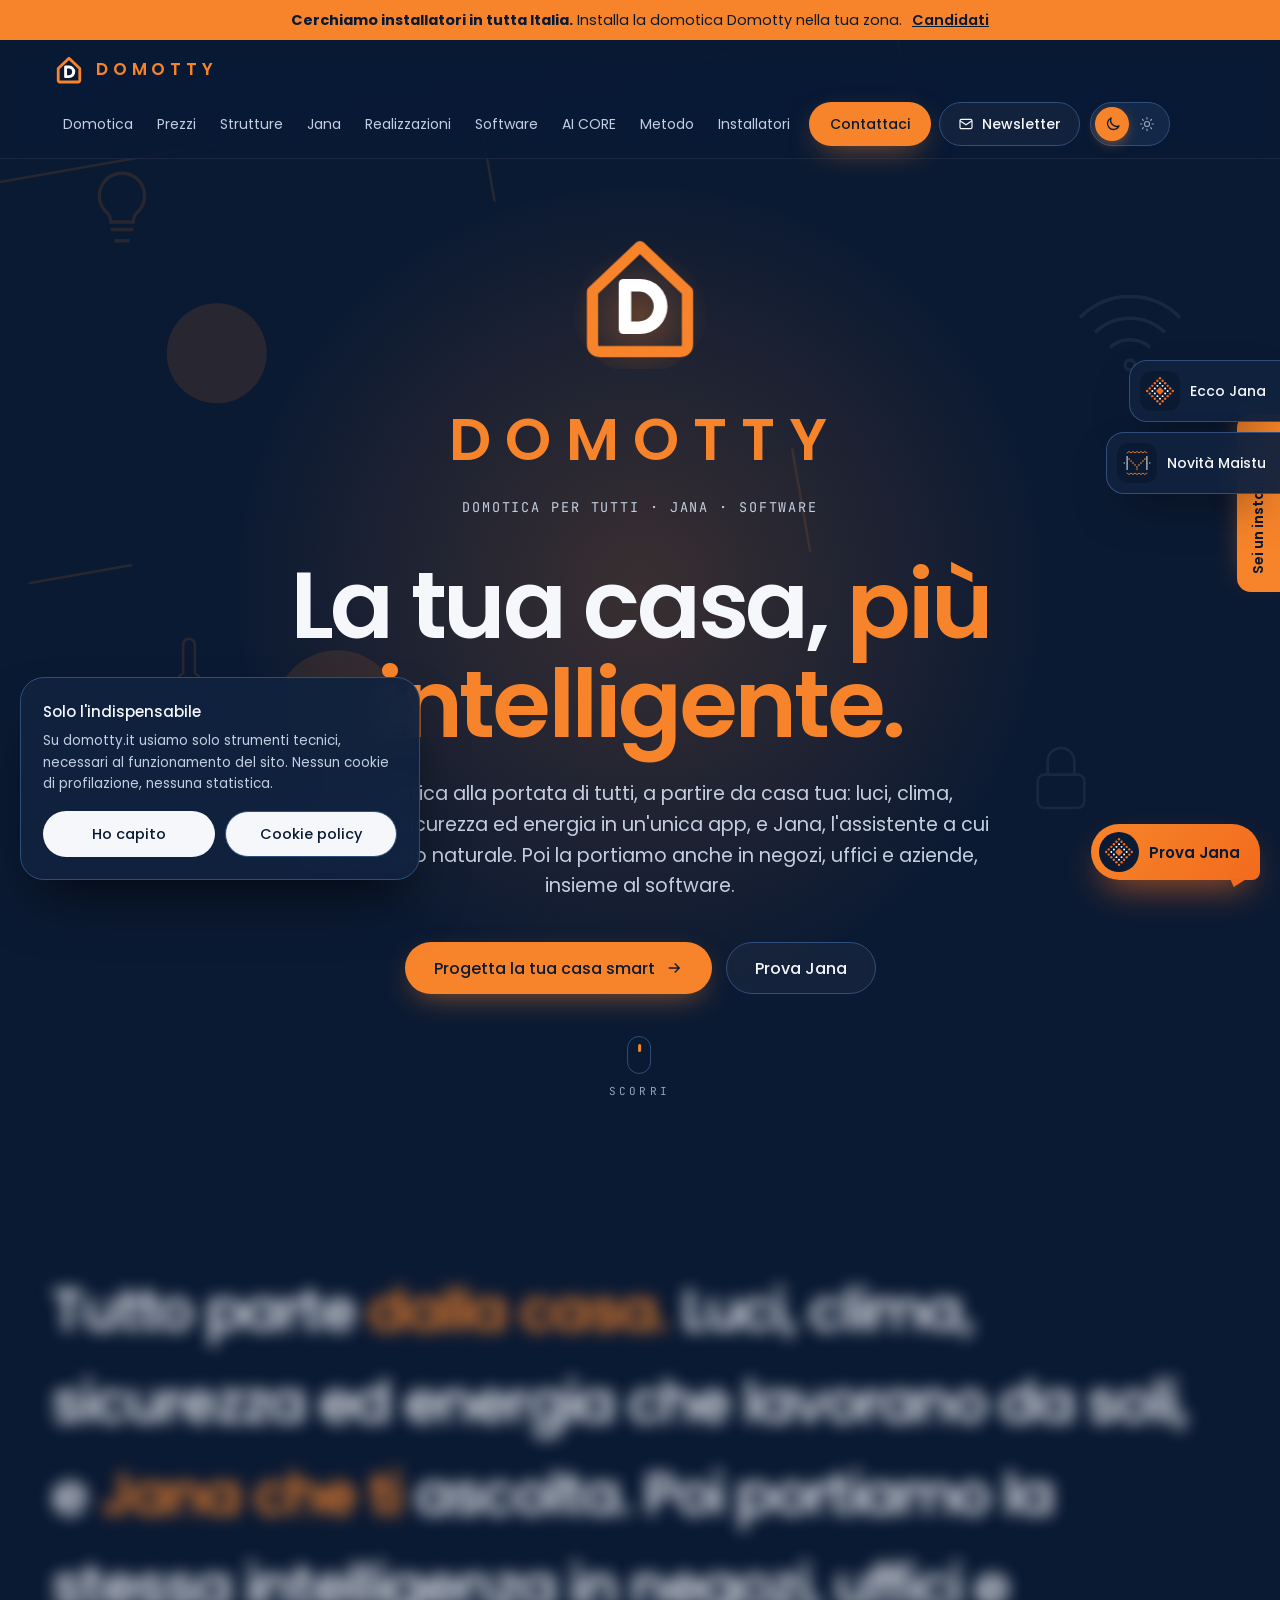
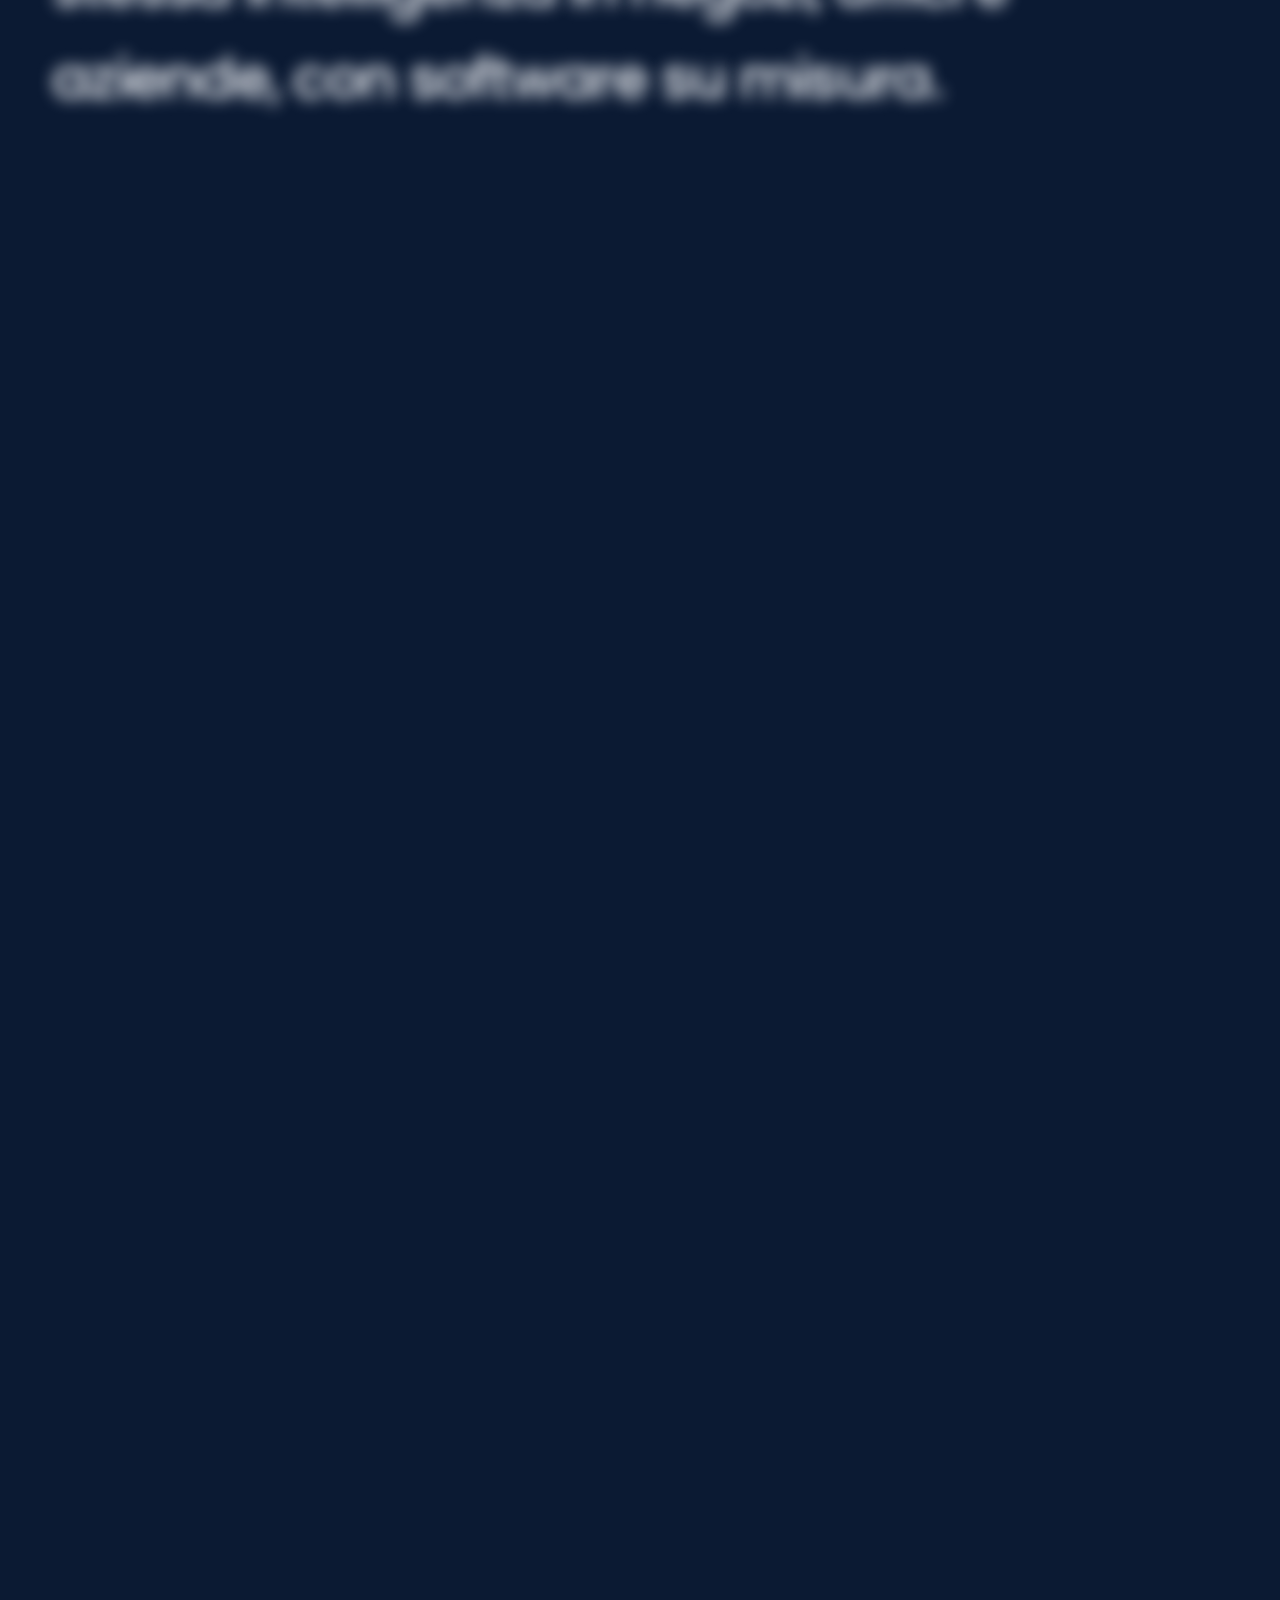
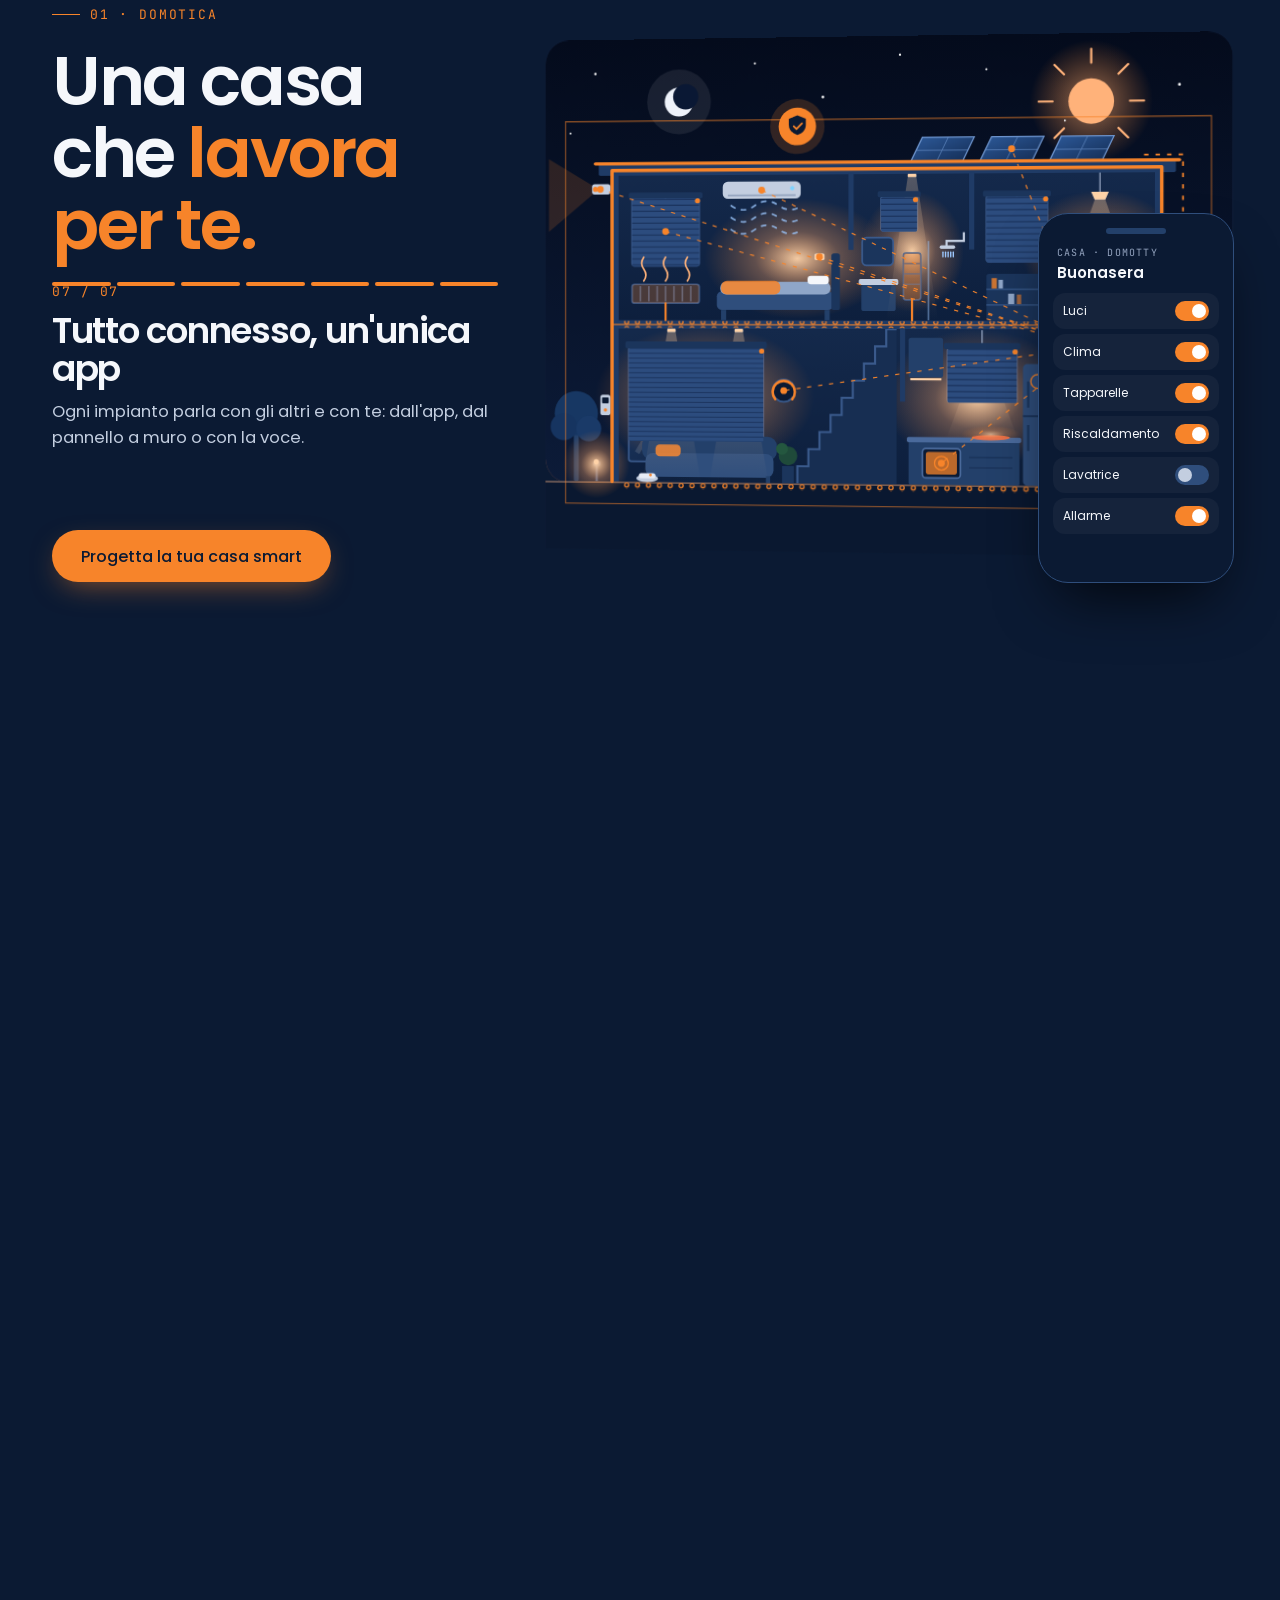
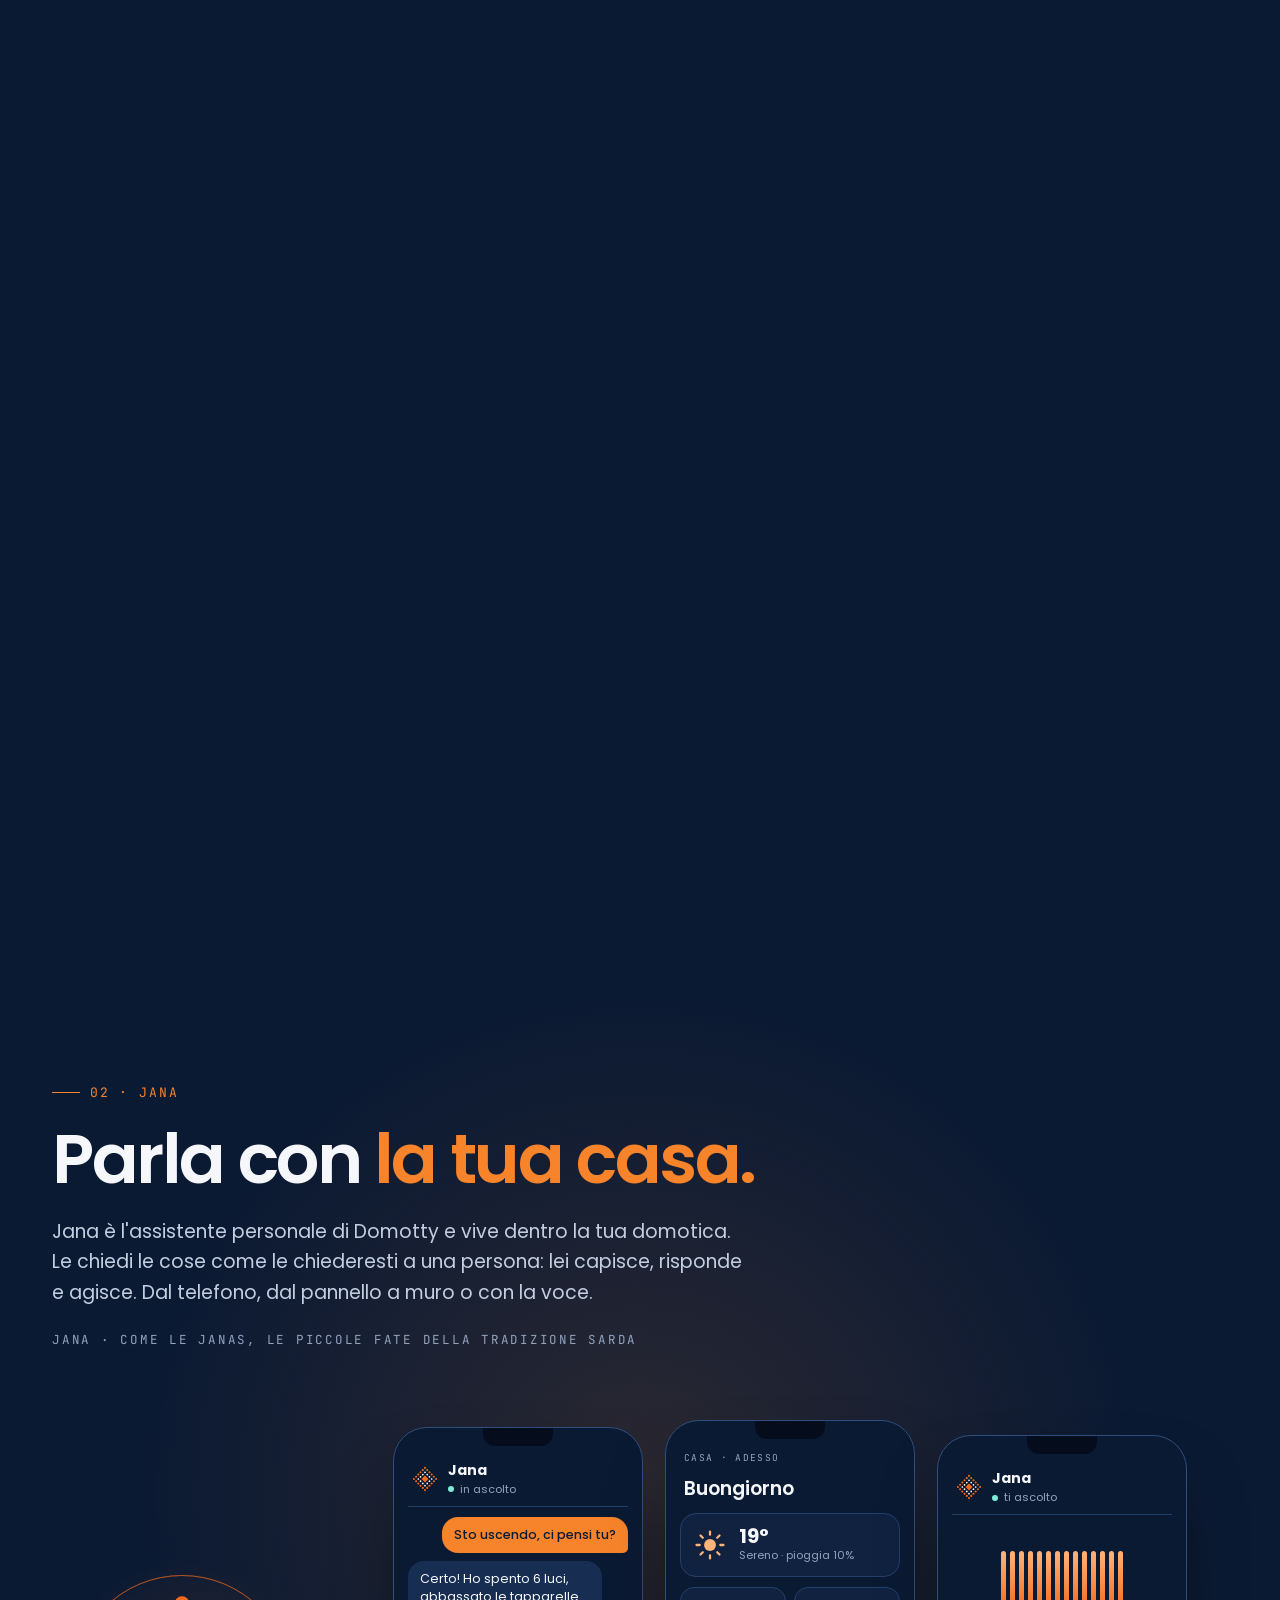
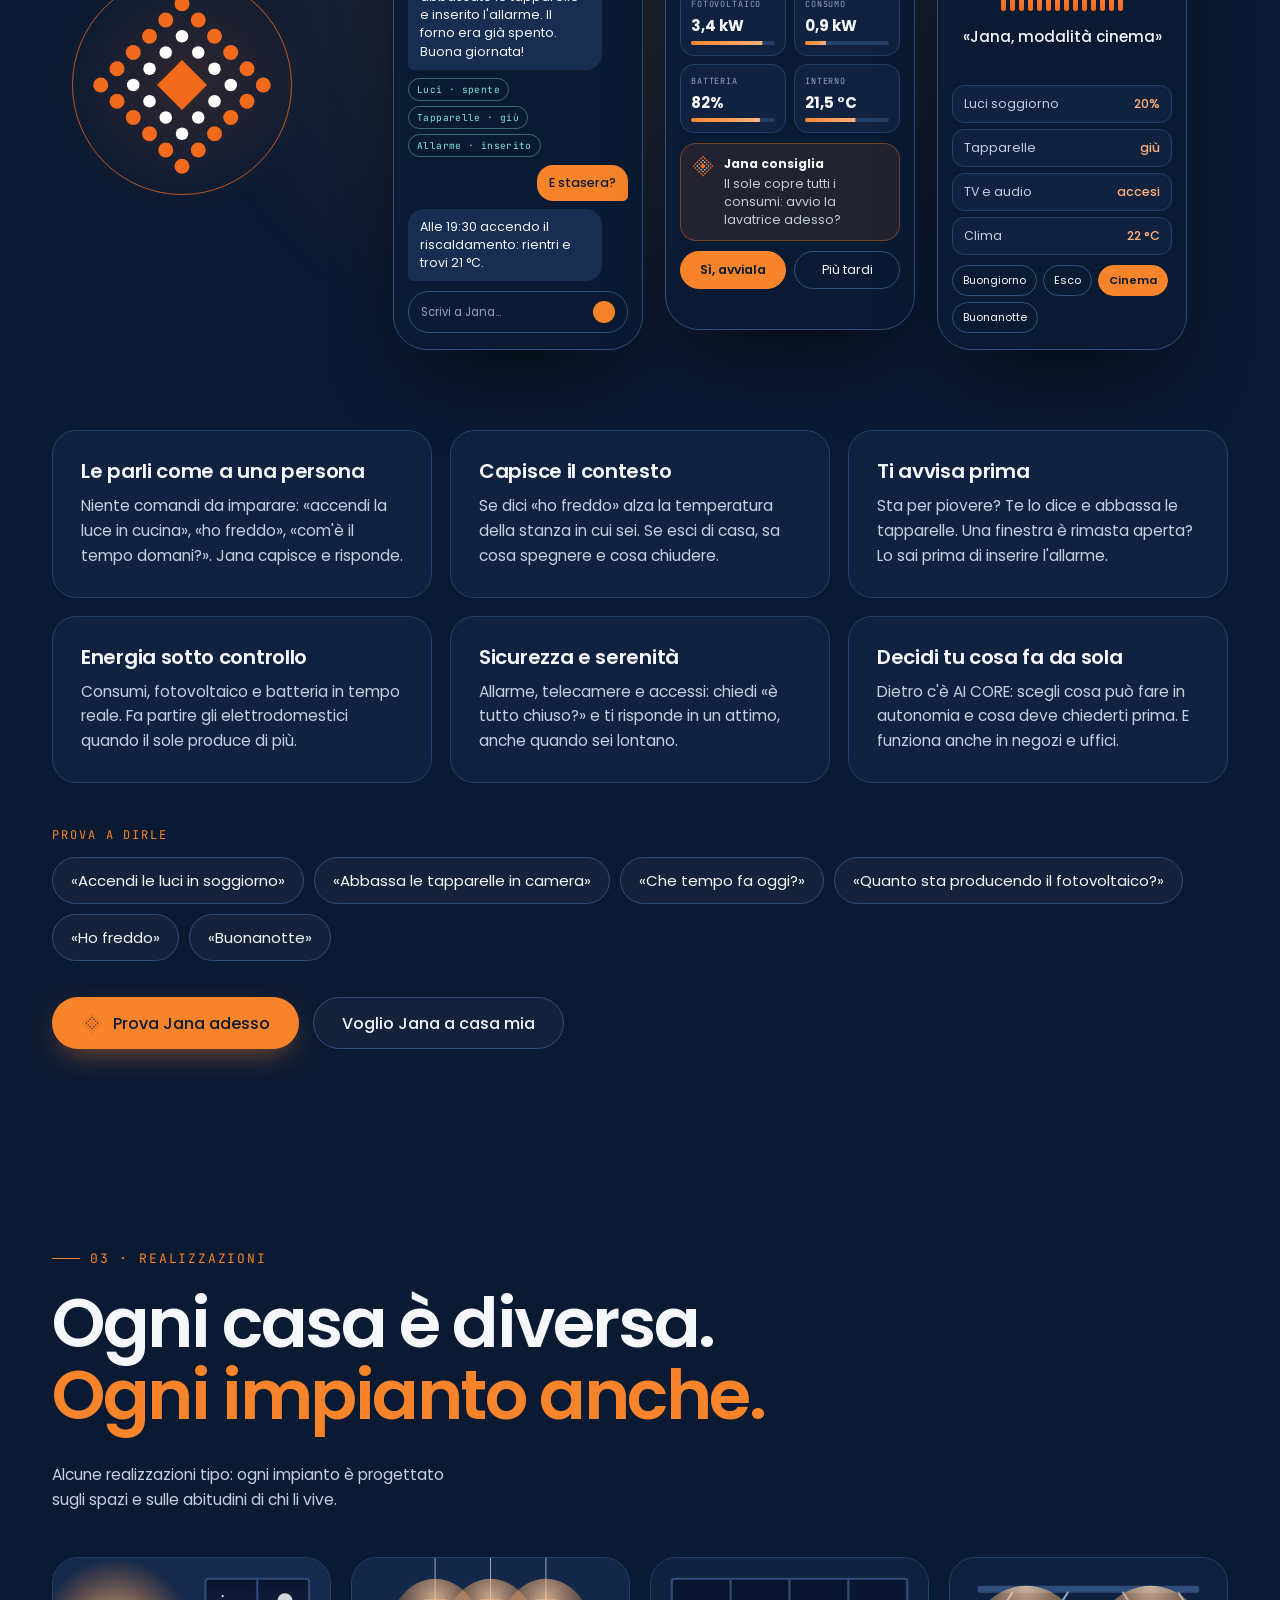
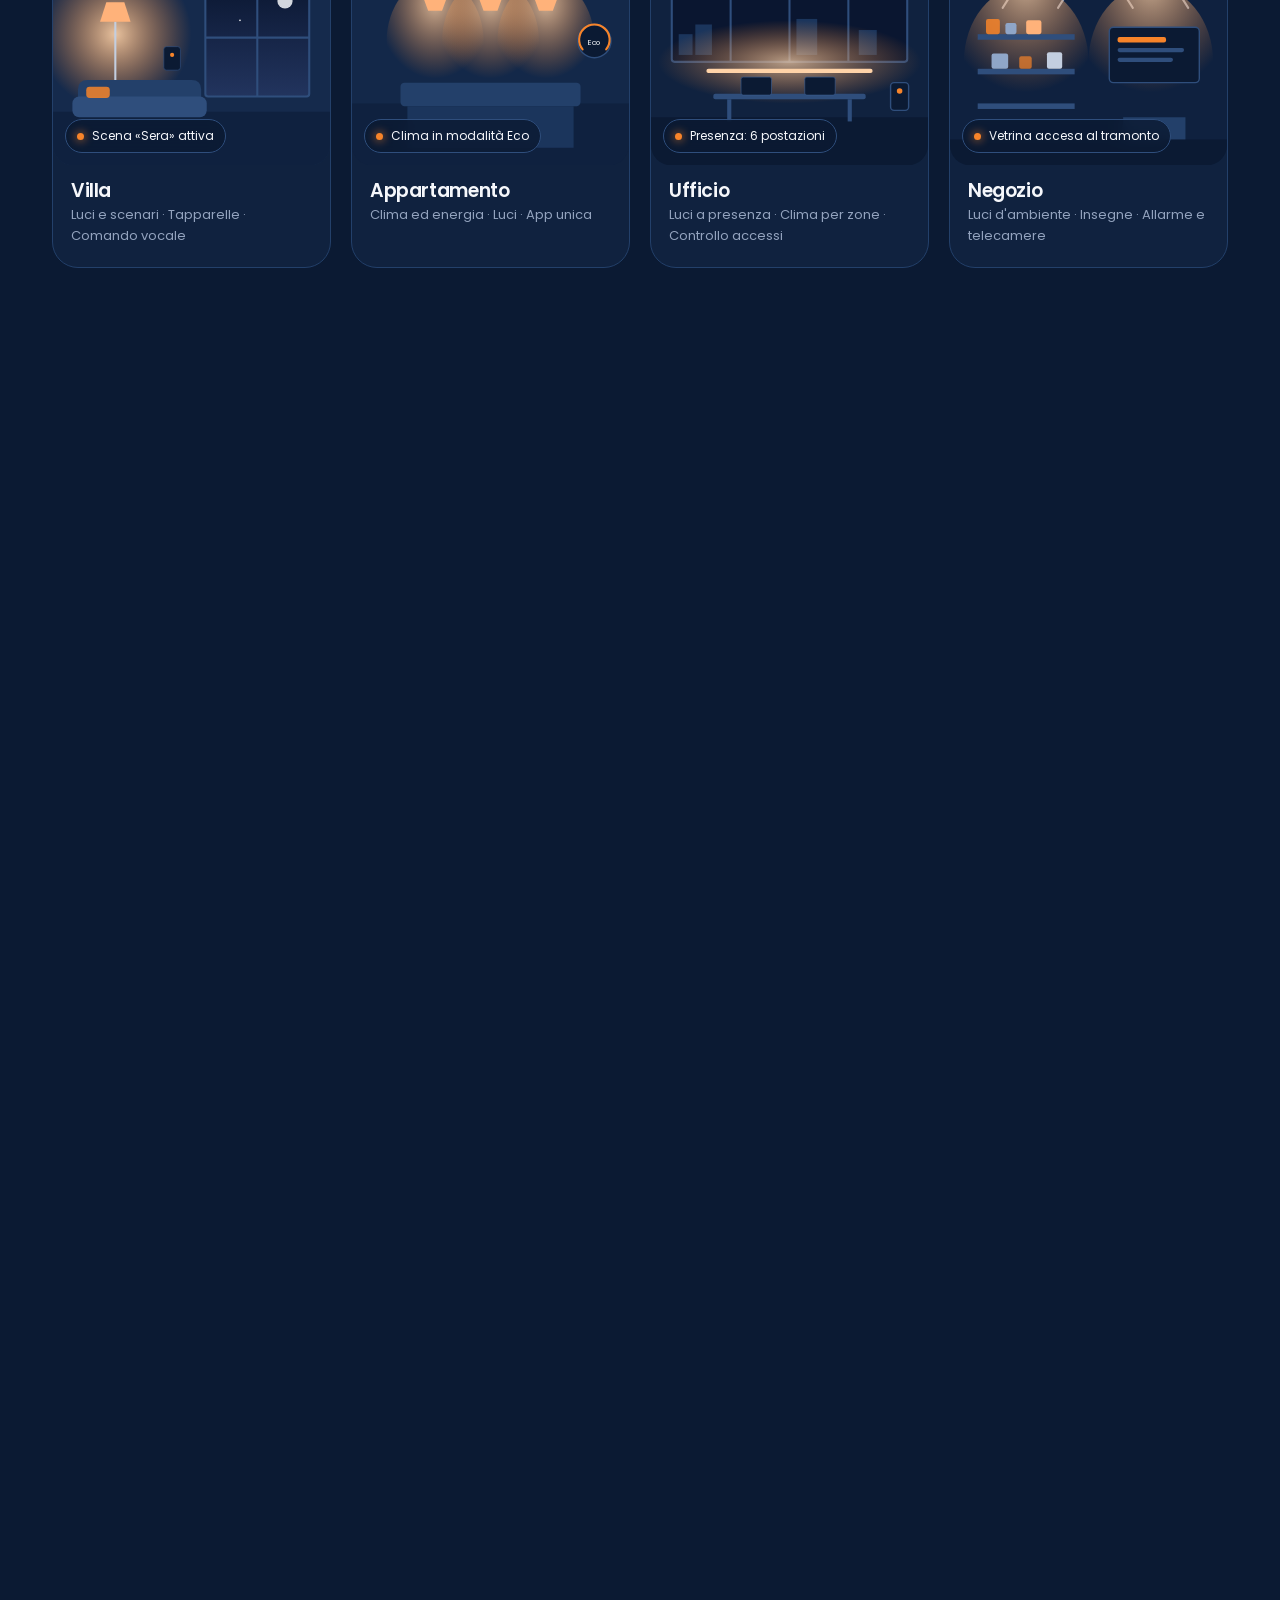
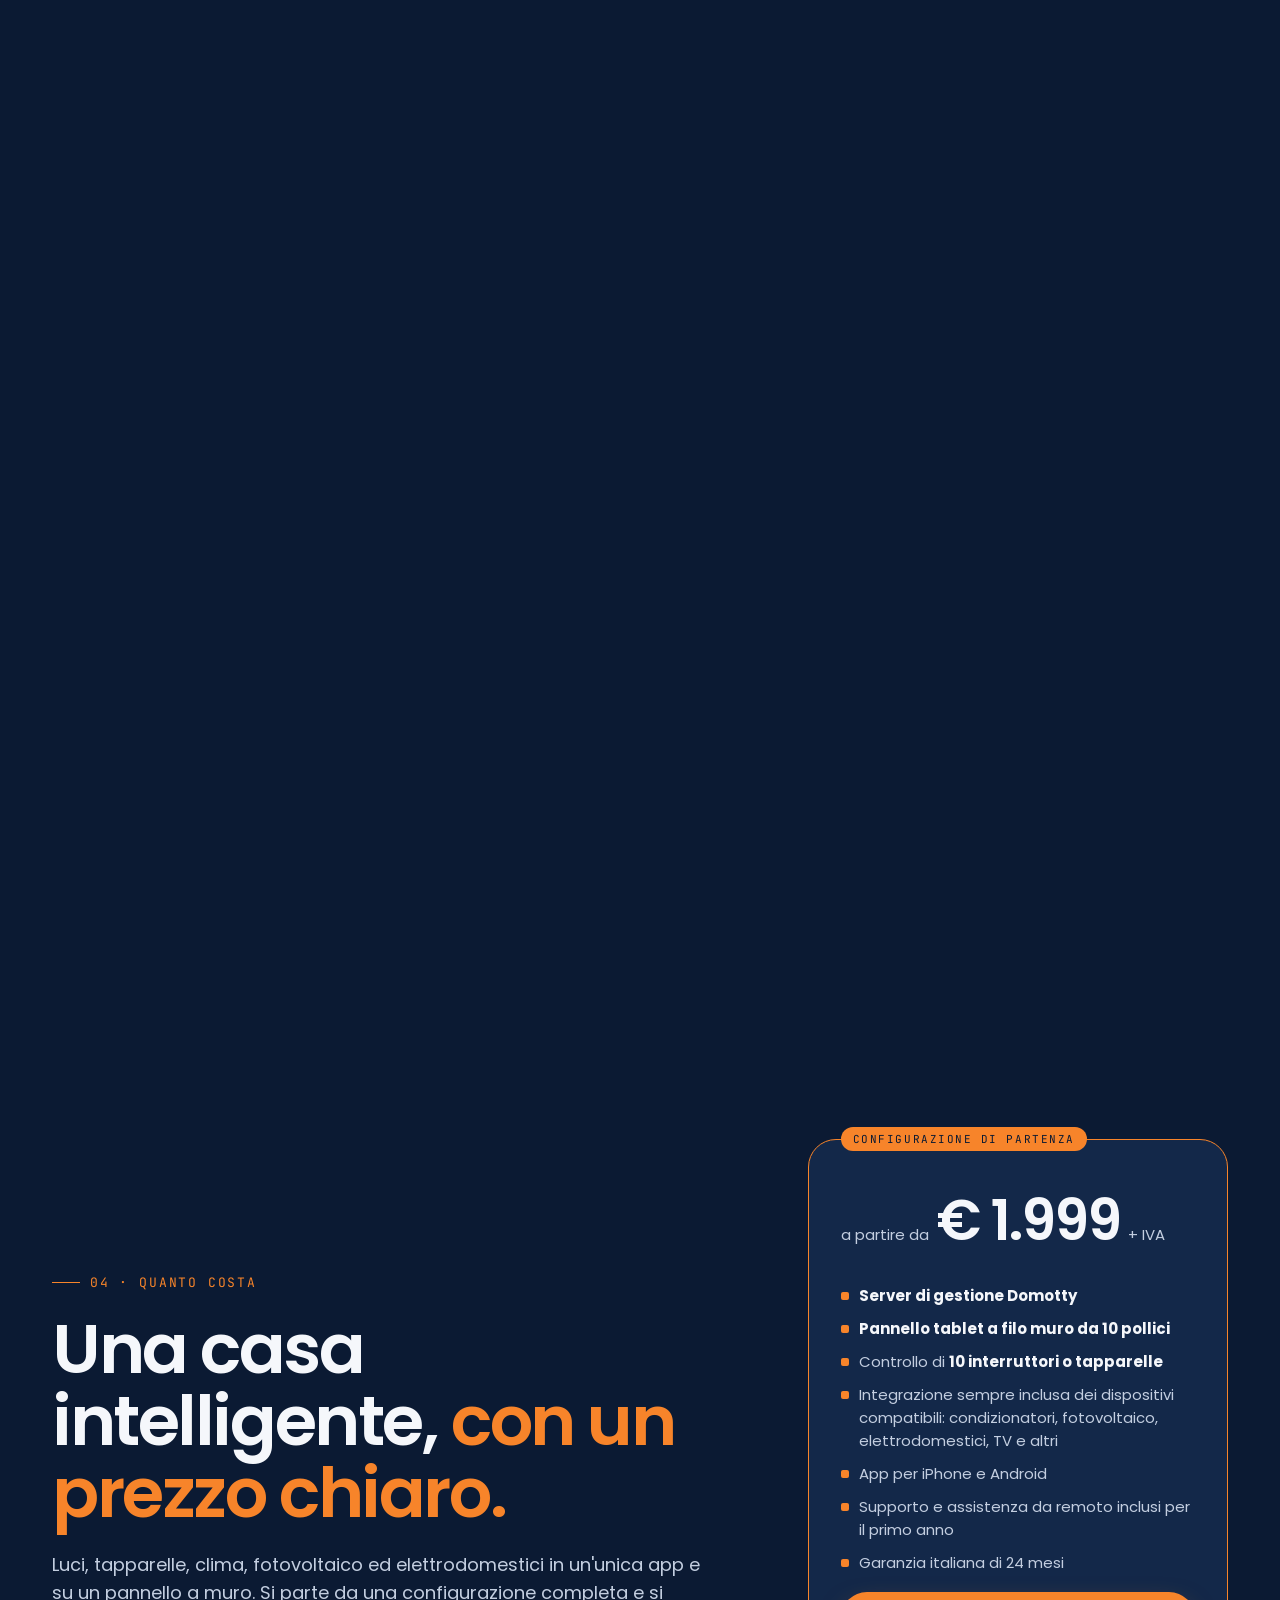
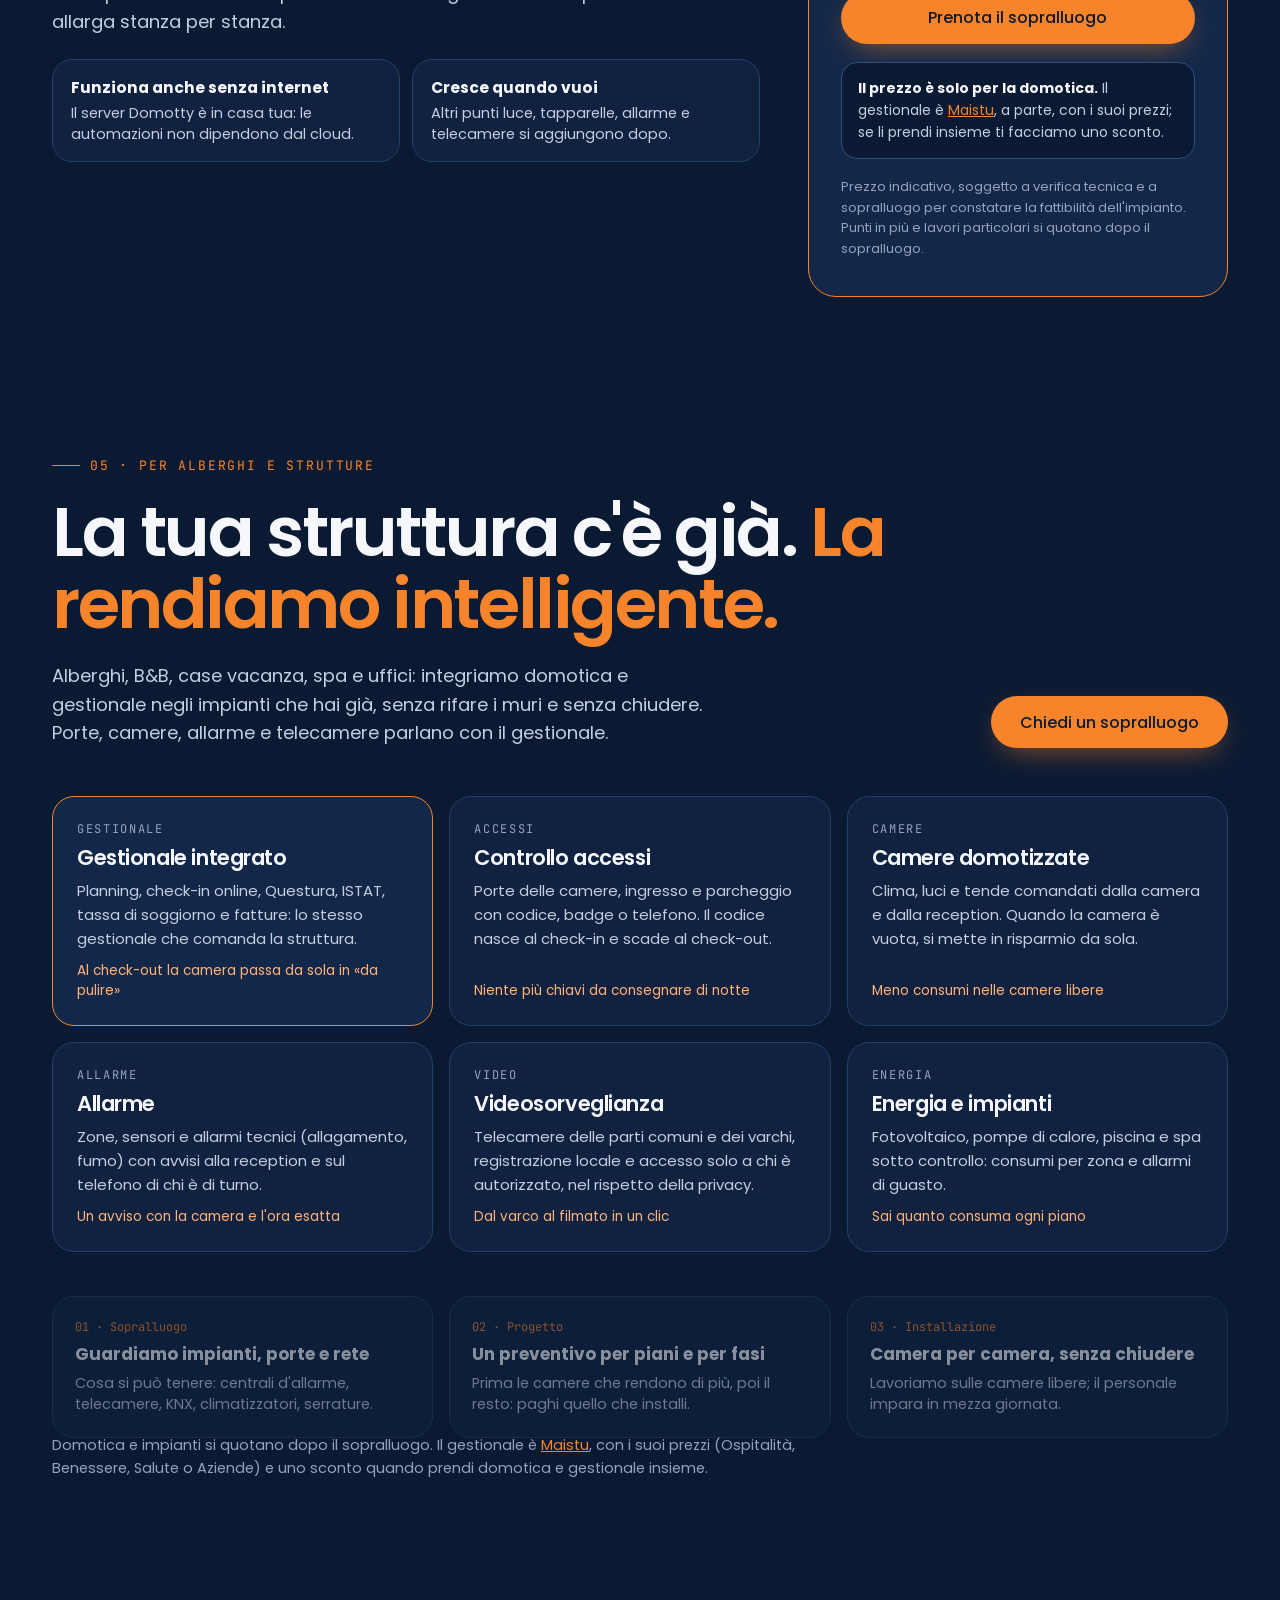
==== index.html @ 79f2c9dd "Prezzi della domotica, strutture esistenti (B2B) e installatori partner; tipo «Richiesta collaborazi" ====
<!doctype html>
<html lang="it">
<head>
<meta charset="utf-8">
<meta name="viewport" content="width=device-width, initial-scale=1">
<title>Domotty — Domotica su misura e software per le aziende</title>
<meta name="description" content="La domotica alla portata di tutti, a partire da casa tua: luci, clima, sicurezza ed energia in un’unica app. Con Jana, l’assistente a cui parli in modo naturale. E il software per le aziende, con Maistu.">
<link rel="canonical" href="https://domotty.it/">
<meta name="theme-color" content="#0B1A33">
<meta property="og:type" content="website">
<meta property="og:site_name" content="Domotty">
<meta property="og:title" content="Domotty — Domotica su misura e software per le aziende">
<meta property="og:description" content="La domotica alla portata di tutti, a partire da casa tua: luci, clima, sicurezza ed energia in un’unica app. Con Jana, l’assistente a cui parli in modo naturale. E il software per le aziende, con Maistu.">
<meta property="og:url" content="https://domotty.it/">
<meta property="og:image" content="https://domotty.it/assets/img/og-image.png">
<meta property="og:locale" content="it_IT">
<link rel="icon" href="assets/img/favicon.svg" type="image/svg+xml">
<link rel="apple-touch-icon" href="assets/img/apple-touch-icon.png">
<link rel="preload" href="assets/fonts/poppins-latin-600-normal.woff2" as="font" type="font/woff2" crossorigin>
<link rel="stylesheet" href="assets/css/fonts.css?v=20261025j">
<link rel="stylesheet" href="assets/css/site.css?v=20261025j">
<script type="application/ld+json">{"@context":"https://schema.org","@type":"LocalBusiness","name":"Domotty S.r.l.","url":"https://domotty.it/","logo":"https://domotty.it/assets/img/apple-touch-icon.png","email":"assistenza@domotty.it","vatID":"IT04208000929","telephone":"+390706270231","sameAs":["https://www.instagram.com/domotty_italia","https://www.facebook.com/profile.php?id=61586414318326"],"description":"Domotica su misura per case e uffici, software in cloud, gestionali e intelligenza artificiale per le aziende.","address":{"@type":"PostalAddress","streetAddress":"Via Monsignor Cherchi 26","postalCode":"09027","addressLocality":"San Sperate","addressRegion":"CA","addressCountry":"IT"}}</script>
</head>
<body>
<div class="dm">
<script>try{if(localStorage.getItem('domotty-theme')==='light'){document.currentScript.parentNode.classList.add('light');document.documentElement.classList.add('light')}}catch(e){}</script>

<!-- BACKGROUND -->
<div class="bgfx" aria-hidden="true">
  <svg class="plan" viewBox="0 0 1200 800">
    <g stroke="#F7842A">
      <path pathLength="100" style="--d: 0" d="M100 100 H1100 V700 H100 Z"></path>
      <path pathLength="100" style="--d: .15" d="M520 100 V420 M100 420 H720 M720 420 V700 M860 100 V320 H1100"></path>
      <path pathLength="100" style="--d: .3" d="M520 470 A50 50 0 0 1 570 420 M720 520 A50 50 0 0 0 770 470 M860 370 A50 50 0 0 1 910 320"></path>
    </g>
    <g stroke="#C3CEE0">
      <path pathLength="100" style="--d: .45" d="M170 170 H390 V320 H170 Z M170 210 H390"></path>
      <path pathLength="100" style="--d: .6" d="M180 520 H470 V610 H180 Z M180 545 H470"></path>
      <path pathLength="100" style="--d: .75" d="M900 520 a70 70 0 1 0 140 0 a70 70 0 1 0 -140 0"></path>
      <path pathLength="100" style="--d: .9" d="M740 130 H840 V300 M960 130 H1060"></path>
      <path pathLength="100" style="--d: 1.05" d="M100 60 H1100 M60 100 V700 M95 55 V65 M1105 55 V65"></path>
    </g>
    <circle class="lamp" style="--t: .12" cx="280" cy="265" r="40" fill="#F7842A" opacity=".5"></circle>
    <circle class="lamp" style="--t: .3" cx="325" cy="565" r="50" fill="#F7842A" opacity=".5"></circle>
    <circle class="lamp" style="--t: .5" cx="970" cy="520" r="45" fill="#F7842A" opacity=".5"></circle>
    <circle class="lamp" style="--t: .7" cx="980" cy="210" r="40" fill="#F7842A" opacity=".5"></circle>
    <circle class="lamp" style="--t: .85" cx="620" cy="260" r="40" fill="#F7842A" opacity=".5"></circle>
  </svg>
  <div class="fx" style="left: 6%; top: 18%; --sp: -900px; --rt: 30deg"><svg width="90" height="90" viewBox="0 0 24 24" fill="none" stroke="currentColor" stroke-width=".9"><path d="M9 18h6M10 21h4M12 3a6 6 0 0 0-4 10.5c.8.8 1 1.5 1 2.5h6c0-1 .2-1.7 1-2.5A6 6 0 0 0 12 3z"></path></svg></div>
  <div class="fx w" style="right: 7%; top: 30%; --sp: -1400px; --rt: -50deg"><svg width="120" height="120" viewBox="0 0 24 24" fill="none" stroke="currentColor" stroke-width=".7"><path class="wifi" d="M5 12.5a10 10 0 0 1 14 0"></path><path class="wifi" style="animation-delay: .4s" d="M8 15.5a6 6 0 0 1 8 0"></path><circle cx="12" cy="19" r="1"></circle><path class="wifi" style="animation-delay: .8s" d="M2 9.5a14 14 0 0 1 20 0"></path></svg></div>
  <div class="fx" style="left: 12%; top: 70%; --sp: -1800px; --rt: 60deg"><svg width="70" height="70" viewBox="0 0 24 24" fill="none" stroke="currentColor" stroke-width=".9"><path d="M14 14.8V5a2 2 0 0 0-4 0v9.8a4 4 0 1 0 4 0z"></path></svg></div>
  <div class="fx w" style="right: 14%; top: 82%; --sp: -2200px; --rt: -30deg"><svg width="80" height="80" viewBox="0 0 24 24" fill="none" stroke="currentColor" stroke-width=".8"><rect x="5" y="11" width="14" height="10" rx="2"></rect><path d="M8 11V7a4 4 0 0 1 8 0v4"></path></svg></div>
  <div class="fx" style="left: 46%; top: 108%; --sp: -2600px; --rt: 90deg"><svg width="100" height="100" viewBox="0 0 24 24" fill="none" stroke="currentColor" stroke-width=".7"><circle cx="12" cy="12" r="4"></circle><path d="M12 2v2M12 20v2M2 12h2M20 12h2M4.9 4.9l1.4 1.4M17.7 17.7l1.4 1.4M4.9 19.1l1.4-1.4M17.7 6.3l1.4-1.4"></path></svg></div>
  <div class="fx w" style="left: 30%; top: 130%; --sp: -3000px; --rt: -70deg"><svg width="84" height="84" viewBox="0 0 24 24" fill="none" stroke="currentColor" stroke-width=".8"><path d="M4 4h16v16H4zM4 9h16M4 14h16"></path></svg></div>
</div>

<!-- INSTALLATORI: striscia in cima e linguetta laterale -->
<div class="inst-bar"><strong>Cerchiamo installatori in tutta Italia.</strong> <span>Installa la domotica Domotty nella tua zona.</span> <a href="#installatori">Candidati</a></div>
<a class="inst-tab" href="#installatori">Sei un installatore?</a>

<!-- NAV -->
<header class="nav">
  <div class="nav-in">
    <a class="brand" href="#top" aria-label="Domotty, torna all'inizio">
      <svg width="34" height="34" viewBox="0 0 120 120" aria-hidden="true"><path d="M22 58 L60 22 L98 58 V100 Q98 106 92 106 H28 Q22 106 22 100 Z" fill="none" stroke="#F7842A" stroke-width="10" stroke-linejoin="round"></path><path class="ld" fill="#FFFFFF" fill-rule="evenodd" d="M47 48 H60 A22 22 0 0 1 60 92 H47 Q43 92 43 88 V52 Q43 48 47 48 Z M53 58 V82 H59 A12 12 0 0 0 59 58 Z"></path></svg>
      <span class="brand-word">DOMOTTY</span>
    </a>
    <nav class="nav-links" aria-label="Sezioni">
      <a href="#domotica">Domotica</a>
      <a href="#prezzi">Prezzi</a>
      <a href="#strutture">Strutture</a>
      <a href="#jana">Jana</a>
      <a href="#realizzazioni">Realizzazioni</a>
      <a href="#software">Software</a>
      <a href="#aicore">AI CORE</a>
      <a href="#metodo">Metodo</a>
      <a href="#installatori">Installatori</a>
      <button class="btn btn-or" data-open="Informazioni generali">Contattaci</button>
      <button class="btn btn-gh nav-nl" type="button" data-nl-open aria-label="Iscriviti alla newsletter"><svg width="16" height="16" viewBox="0 0 24 24" fill="none" stroke="currentColor" stroke-width="1.8" aria-hidden="true"><rect x="3" y="5" width="18" height="14" rx="2"></rect><path d="M3 7l9 6 9-6"></path></svg><span>Newsletter</span></button>
      <button class="theme" id="theme-toggle" aria-label="Passa al tema chiaro" aria-pressed="false">
        <span class="knob"></span>
        <svg class="mo" width="18" height="18" viewBox="0 0 24 24" fill="none" stroke="currentColor" stroke-width="1.8" stroke-linecap="round" stroke-linejoin="round" aria-hidden="true"><path d="M20 14.5A8 8 0 0 1 9.5 4a8 8 0 1 0 10.5 10.5z"></path></svg>
        <svg class="su" width="18" height="18" viewBox="0 0 24 24" fill="none" stroke="currentColor" stroke-width="1.8" stroke-linecap="round" aria-hidden="true"><circle cx="12" cy="12" r="4"></circle><path d="M12 2v2M12 20v2M2 12h2M20 12h2M4.9 4.9l1.4 1.4M17.7 17.7l1.4 1.4M4.9 19.1l1.4-1.4M17.7 6.3l1.4-1.4"></path></svg>
      </button>
    </nav>
  </div>
</header>

<!-- HERO -->
<section class="hero" id="top" data-sc="out">
  <div class="halo" style="width: 900px; height: 900px; left: 50%; top: 44%; transform: translate(-50%, -50%)"></div>
  <div class="hero-stage">
    <svg width="150" height="150" viewBox="0 0 120 120" role="img" aria-label="Logo Domotty">
      <defs><radialGradient id="hg" cx="50%" cy="58%" r="50%"><stop offset="0%" stop-color="#F7842A" stop-opacity=".55"></stop><stop offset="100%" stop-color="#F7842A" stop-opacity="0"></stop></radialGradient></defs>
      <circle class="lg-glow" cx="60" cy="68" r="56" fill="url(#hg)"></circle>
      <path class="lg-house" d="M22 58 L60 22 L98 58 V100 Q98 106 92 106 H28 Q22 106 22 100 Z"></path>
      <path class="lg-d" fill-rule="evenodd" d="M47 48 H60 A22 22 0 0 1 60 92 H47 Q43 92 43 88 V52 Q43 48 47 48 Z M53 58 V82 H59 A12 12 0 0 0 59 58 Z"></path>
    </svg>
    <div class="word" aria-label="Domotty"><span style="--i: 0">D</span><span style="--i: 1">O</span><span style="--i: 2">M</span><span style="--i: 3">O</span><span style="--i: 4">T</span><span style="--i: 5">T</span><span style="--i: 6">Y</span></div>
    <div class="claim">Domotica per tutti · Jana · Software</div>
    <h1 class="hero-h">La tua casa, <span class="a">più intelligente.</span></h1>
    <p class="hero-p">La domotica alla portata di tutti, a partire da casa tua: luci, clima, tapparelle, sicurezza ed energia in un'unica app, e Jana, l'assistente a cui parli in modo naturale. Poi la portiamo anche in negozi, uffici e aziende, insieme al software.</p>
    <div class="hero-cta">
      <button class="btn btn-or" data-open="Domotica casa o ufficio">Progetta la tua casa smart
        <svg width="18" height="18" viewBox="0 0 24 24" fill="none" stroke="currentColor" stroke-width="1.8" aria-hidden="true"><path d="M5 12h14M13 6l6 6-6 6"></path></svg>
      </button>
      <button class="btn btn-gh" type="button" data-jana-open>Prova Jana</button>
    </div>
  </div>
  <div class="scroll-ind mono"><div class="mouse"></div>SCORRI</div>
</section>

<!-- MANIFESTO -->
<section class="pinwrap" data-sc="pin" style="height: 2000px">
  <div class="pin">
    <div class="wrap">
      <p class="man-text split" style="--cnt: 32; --sp: 1.25"><span class="w" style="--i: 0">Tutto</span> <span class="w" style="--i: 1">parte</span> <span class="w a" style="--i: 2">dalla</span> <span class="w a" style="--i: 3">casa.</span> <span class="w" style="--i: 4">Luci,</span> <span class="w" style="--i: 5">clima,</span> <span class="w" style="--i: 6">sicurezza</span> <span class="w" style="--i: 7">ed</span> <span class="w" style="--i: 8">energia</span> <span class="w" style="--i: 9">che</span> <span class="w" style="--i: 10">lavorano</span> <span class="w" style="--i: 11">da</span> <span class="w" style="--i: 12">soli,</span> <span class="w" style="--i: 13">e</span> <span class="w a" style="--i: 14">Jana</span> <span class="w a" style="--i: 15">che</span> <span class="w a" style="--i: 16">ti</span> <span class="w" style="--i: 17">ascolta.</span> <span class="w" style="--i: 18">Poi</span> <span class="w" style="--i: 19">portiamo</span> <span class="w" style="--i: 20">la</span> <span class="w" style="--i: 21">stessa</span> <span class="w" style="--i: 22">intelligenza</span> <span class="w" style="--i: 23">in</span> <span class="w" style="--i: 24">negozi,</span> <span class="w" style="--i: 25">uffici</span> <span class="w" style="--i: 26">e</span> <span class="w" style="--i: 27">aziende,</span> <span class="w" style="--i: 28">con</span> <span class="w" style="--i: 29">software</span> <span class="w" style="--i: 30">su</span> <span class="w" style="--i: 31">misura.</span></p>
    </div>
  </div>
</section>

<!-- 01 · DOMOTICA -->
<section class="pinwrap" id="domotica" data-sc="pin" style="height: 5800px">
  <div class="pin">
    <div class="wrap dstage">
      <div class="dgrid">
        <div class="dleft">
          <span class="label">01 · Domotica</span>
          <h2 class="h2 split" style="--cnt: 6; --sp: 14"><span class="w" style="--i: 0">Una</span> <span class="w" style="--i: 1">casa</span> <span class="w" style="--i: 2">che</span> <span class="w a" style="--i: 3">lavora</span> <span class="w a" style="--i: 4">per</span> <span class="w a" style="--i: 5">te.</span></h2>
          <div class="rail pf" style="--st: .04; --sl: 30" aria-hidden="true"><span style="--i: 0"></span><span style="--i: 1"></span><span style="--i: 2"></span><span style="--i: 3"></span><span style="--i: 4"></span><span style="--i: 5"></span><span style="--i: 6"></span></div>
          <div class="steps-box">
            <div class="dstep" style="--i: 0"><span class="k">01 / 07</span><h3>Luci e scenari</h3><p>Accendi un'atmosfera, non una lampadina. Scenari per ogni momento della giornata, luci che si spengono da sole quando esci.</p></div>
            <div class="dstep" style="--i: 1"><span class="k">02 / 07</span><h3>Clima ed energia</h3><p>Climatizzazione stanza per stanza, fotovoltaico e accumulo integrati. Consumi sempre sotto controllo.</p></div>
            <div class="dstep" style="--i: 2"><span class="k">03 / 07</span><h3>Tapparelle e tende</h3><p>Si alzano con il sole, si abbassano al tramonto o quando fa troppo caldo. Senza che tu debba pensarci.</p></div>
            <div class="dstep" style="--i: 3"><span class="k">04 / 07</span><h3>Termoidraulica</h3><p>Pompa di calore, riscaldamento a pavimento, radiatori e acqua calda, regolati in automatico e da remoto.</p></div>
            <div class="dstep" style="--i: 4"><span class="k">05 / 07</span><h3>Elettrodomestici</h3><p>Forno, lavatrice, frigorifero e robot collegati: partono quando l'energia costa meno e ti avvisano quando hanno finito.</p></div>
            <div class="dstep" style="--i: 5"><span class="k">06 / 07</span><h3>Sicurezza e accessi</h3><p>Allarme, telecamere, sensori su porte e finestre, videocitofono e serratura smart. Sai sempre cosa succede.</p></div>
            <div class="dstep" style="--i: 6; --last: 1"><span class="k">07 / 07</span><h3>Tutto connesso, un'unica app</h3><p>Ogni impianto parla con gli altri e con te: dall'app, dal pannello a muro o con la voce.</p></div>
          </div>
          <div class="pf" style="--st: .08; --sl: 14"><button class="btn btn-or" data-open="Domotica casa o ufficio">Progetta la tua casa smart</button></div>
        </div>
        <div class="dright">
          <svg class="house" viewBox="0 0 800 600" aria-hidden="true">
            <defs>
              <linearGradient id="sky" x1="0" y1="0" x2="0" y2="1"><stop offset="0" stop-color="#132A50"></stop><stop offset=".62" stop-color="#2A3E6A"></stop><stop offset="1" stop-color="#8A4E3C"></stop></linearGradient>
              <linearGradient id="night" x1="0" y1="0" x2="0" y2="1"><stop offset="0" stop-color="#040B1C"></stop><stop offset="1" stop-color="#0C1B38"></stop></linearGradient>
              <linearGradient id="room" x1="0" y1="0" x2="0" y2="1"><stop offset="0" stop-color="#14294B"></stop><stop offset="1" stop-color="#0D1F3D"></stop></linearGradient>
              <linearGradient id="glass" x1="0" y1="0" x2="1" y2="1"><stop offset="0" stop-color="#21406E"></stop><stop offset="1" stop-color="#0B1A35"></stop></linearGradient>
              <radialGradient id="warm" cx="50%" cy="50%" r="50%"><stop offset="0" stop-color="#FFD3A8" stop-opacity=".95"></stop><stop offset=".45" stop-color="#F7A060" stop-opacity=".35"></stop><stop offset="1" stop-color="#F7842A" stop-opacity="0"></stop></radialGradient>
              <linearGradient id="cone" x1="0" y1="0" x2="0" y2="1"><stop offset="0" stop-color="#FFD3A8" stop-opacity=".55"></stop><stop offset="1" stop-color="#FFD3A8" stop-opacity="0"></stop></linearGradient>
              <radialGradient id="sunh" cx="50%" cy="50%" r="50%"><stop offset="0" stop-color="#FFB27A" stop-opacity=".6"></stop><stop offset="1" stop-color="#F7842A" stop-opacity="0"></stop></radialGradient>
              <pattern id="slats" width="10" height="7" patternUnits="userSpaceOnUse"><rect width="10" height="7" fill="#2C4C7E"></rect><rect y="5.5" width="10" height="1.5" fill="#1C3560"></rect></pattern>
              <pattern id="ufh" width="13" height="8" patternUnits="userSpaceOnUse"><circle cx="6.5" cy="4" r="2.4" fill="none" stroke="#F7842A" stroke-width="1.4"></circle></pattern>
              <linearGradient id="panel" x1="0" y1="0" x2="1" y2="1"><stop offset="0" stop-color="#2D5A9A"></stop><stop offset="1" stop-color="#132B52"></stop></linearGradient>
            </defs>

            <!-- SKY -->
            <rect x="0" y="0" width="800" height="522" rx="28" fill="url(#sky)" style="opacity: var(--O)"></rect>
            <rect data-n x="0" y="0" width="800" height="522" rx="28" fill="url(#night)" style="opacity: calc(var(--O) * var(--T))"></rect>
            <g data-n style="opacity: calc(var(--O) * (1 - var(--T))); transform: translateY(calc(var(--T) * 260px))">
              <circle cx="640" cy="78" r="70" fill="url(#sunh)"></circle>
              <g class="rays" data-rays style="opacity: var(--C)"><path d="M640 18 V34 M640 122 V138 M580 78 H596 M684 78 H700 M598 36 L609 47 M671 109 L682 120 M598 120 L609 109 M671 47 L682 36" stroke="#FFB27A" stroke-width="2.5" stroke-linecap="round"></path></g>
              <circle cx="640" cy="78" r="26" fill="#FFB27A"></circle>
            </g>
            <g data-n style="opacity: var(--T); transform: translateY(calc((1 - var(--T)) * 70px))">
              <circle cx="160" cy="74" r="38" fill="#F5F7FB" opacity=".08"></circle>
              <circle cx="160" cy="74" r="17" fill="#EEF2FA"></circle>
              <circle cx="168" cy="68" r="15" fill="#0A1834"></circle>
            </g>
            <g data-n fill="#fff" style="opacity: var(--T)">
              <circle cx="60" cy="40" r="1.4" class="blink"></circle><circle cx="250" cy="30" r="1.2"></circle><circle cx="330" cy="70" r="1.5" class="blink" style="animation-delay: .5s"></circle><circle cx="520" cy="40" r="1.2"></circle><circle cx="740" cy="60" r="1.6" class="blink" style="animation-delay: 1s"></circle><circle cx="610" cy="100" r="1.1"></circle><circle cx="420" cy="22" r="1.3"></circle><circle cx="30" cy="110" r="1.1"></circle>
            </g>

            <!-- GROUND + GARDEN -->
            <rect x="0" y="520" width="800" height="80" rx="0" fill="#0A1830" style="opacity: var(--O)"></rect>
            <path d="M0 521 H800" stroke="#24456F" stroke-width="2" style="opacity: var(--O)"></path>
            <g style="opacity: var(--F)">
              <rect x="34" y="452" width="6" height="68" rx="2" fill="#23406A"></rect>
              <circle cx="37" cy="440" r="26" fill="#173763"></circle><circle cx="22" cy="456" r="16" fill="#163460"></circle><circle cx="52" cy="458" r="15" fill="#1A3A68"></circle>
              <rect x="60" y="500" width="3" height="20" fill="#3A5A8C"></rect><rect x="57" y="496" width="9" height="6" rx="2" fill="#2F4E7C"></rect>
            </g>

            <!-- INTERIORS -->
            <rect x="88" y="160" width="624" height="170" fill="url(#room)" style="opacity: var(--O2)"></rect>
            <rect x="88" y="340" width="624" height="180" fill="url(#room)" style="opacity: var(--O2)"></rect>

            <!-- WINDOWS -->
            <g style="opacity: var(--O2)" stroke="#3A5A8C" stroke-width="2">
              <rect x="104" y="186" width="80" height="80" rx="3" fill="url(#glass)"></rect><path d="M144 186 V266 M104 226 H184"></path>
              <rect x="398" y="186" width="42" height="40" rx="3" fill="url(#glass)"></rect>
              <rect x="520" y="186" width="70" height="76" rx="3" fill="url(#glass)"></rect><path d="M555 186 V262"></path>
              <rect x="100" y="362" width="160" height="134" rx="3" fill="url(#glass)"></rect><path d="M153 362 V496 M206 362 V496"></path>
              <rect x="475" y="362" width="80" height="62" rx="3" fill="url(#glass)"></rect><path d="M515 362 V424"></path>
            </g>
            <g stroke="#FFFFFF" stroke-opacity=".12" stroke-width="6" style="opacity: var(--O2)">
              <path d="M112 256 L150 194 M408 220 L428 192 M528 252 L566 194 M110 486 L180 370 M184 486 L240 392 M484 416 L520 368"></path>
            </g>

            <!-- LIGHT GLOWS (behind furniture) -->
            <g>
              <circle data-jl="giardino" cx="61" cy="500" r="40" fill="url(#warm)" style="opacity: clamp(0, calc(var(--L) * 5), 1)"></circle>
              <ellipse data-jl="soggiorno" class="flick" cx="190" cy="420" rx="130" ry="85" fill="url(#warm)" style="opacity: clamp(0, calc(var(--L) * 5 - 1), 1)"></ellipse>
              <ellipse data-jl="cucina" class="flick" style="animation-delay: .6s; opacity: clamp(0, calc(var(--L) * 5 - 2), 1)" cx="510" cy="420" rx="110" ry="80" fill="url(#warm)"></ellipse>
              <ellipse data-jl="camera" class="flick" style="animation-delay: 1.1s; opacity: clamp(0, calc(var(--L) * 5 - 3), 1)" cx="300" cy="258" rx="110" ry="70" fill="url(#warm)"></ellipse>
              <ellipse data-jl="bagno" class="flick" style="animation-delay: .3s; opacity: clamp(0, calc(var(--L) * 5 - 4), 1)" cx="434" cy="250" rx="60" ry="70" fill="url(#warm)"></ellipse>
              <ellipse data-jl="studio" class="flick" style="animation-delay: .9s; opacity: clamp(0, calc(var(--L) * 5 - 4), 1)" cx="650" cy="250" rx="90" ry="70" fill="url(#warm)"></ellipse>
              <ellipse data-jl="tecnico" class="flick" style="animation-delay: 1.4s; opacity: clamp(0, calc(var(--L) * 5 - 4), 1)" cx="660" cy="420" rx="60" ry="70" fill="url(#warm)"></ellipse>
            </g>

            <!-- FURNITURE -->
            <g style="opacity: var(--F)">
              <!-- bedroom -->
              <g fill="#23406A">
                <rect x="104" y="288" width="80" height="22" rx="3" fill="none" stroke="#3A5A8C" stroke-width="2"></rect>
                <path d="M114 290 V308 M124 290 V308 M134 290 V308 M144 290 V308 M154 290 V308 M164 290 V308 M174 290 V308" stroke="#3A5A8C" stroke-width="2"></path>
                <rect x="205" y="296" width="137" height="22" rx="6" fill="#2F4E7C"></rect>
                <rect x="209" y="285" width="130" height="15" rx="7" fill="#8FA6C8"></rect>
                <rect x="210" y="284" width="70" height="16" rx="7" fill="#F7842A" opacity=".85"></rect>
                <rect x="312" y="278" width="25" height="10" rx="4" fill="#F5F7FB"></rect>
                <rect x="340" y="252" width="10" height="66" rx="3" fill="#1B355C"></rect>
                <rect x="320" y="252" width="12" height="8" rx="2" fill="#3A5A8C"></rect>
                <rect x="210" y="318" width="6" height="12"></rect><rect x="332" y="318" width="6" height="12"></rect>
              </g>
              <!-- bathroom -->
              <g>
                <rect x="376" y="234" width="36" height="32" rx="5" fill="#1B355C" stroke="#3A5A8C" stroke-width="2"></rect>
                <rect x="372" y="282" width="46" height="7" rx="2" fill="#C3CEE0"></rect>
                <rect x="375" y="289" width="40" height="30" rx="3" fill="#23406A"></rect>
                <rect x="424" y="252" width="20" height="54" rx="3" fill="none" stroke="#3A5A8C" stroke-width="2"></rect>
                <path d="M424 264 H444 M424 276 H444 M424 288 H444" stroke="#3A5A8C" stroke-width="2"></path>
                <path d="M453 238 V330" stroke="#9CC8FF" stroke-opacity=".45" stroke-width="2"></path>
                <path d="M494 228 V238 H474 V244" stroke="#C3CEE0" stroke-width="2.5" fill="none"></path>
                <rect x="466" y="243" width="18" height="4" rx="2" fill="#C3CEE0"></rect>
              </g>
              <!-- studio -->
              <g>
                <rect x="520" y="276" width="62" height="54" rx="3" fill="#1B355C"></rect>
                <path d="M520 294 H582 M520 312 H582" stroke="#2F4E7C" stroke-width="2"></path>
                <rect x="526" y="281" width="6" height="12" fill="#F7842A" opacity=".8"></rect><rect x="534" y="283" width="5" height="10" fill="#8FA6C8"></rect><rect x="545" y="299" width="7" height="12" fill="#8FA6C8"></rect><rect x="555" y="300" width="5" height="11" fill="#F7842A" opacity=".6"></rect>
                <rect x="600" y="290" width="104" height="5" rx="2" fill="#3A5A8C"></rect>
                <rect x="606" y="295" width="4" height="35" fill="#3A5A8C"></rect><rect x="694" y="295" width="4" height="35" fill="#3A5A8C"></rect>
                <rect x="624" y="252" width="58" height="34" rx="3" fill="#0B1A33" stroke="#3A5A8C" stroke-width="2"></rect>
                <rect x="650" y="286" width="6" height="5" fill="#3A5A8C"></rect>
                <path d="M620 330 V310 Q620 302 628 302 H642" stroke="#2F4E7C" stroke-width="4" fill="none"></path>
              </g>
              <!-- living -->
              <g>
                <path d="M300 520 V500 H313 V480 H326 V460 H339 V440 H352 V420 H365 V400 H378 V380 H391 V360 H404 V340 H416 V520 Z" fill="#172E52"></path>
                <path d="M300 520 V500 H313 V480 H326 V460 H339 V440 H352 V420 H365 V400 H378 V380 H391 V360 H404 V340 H416" fill="none" stroke="#3A5A8C" stroke-width="2.5"></path>
                <rect x="116" y="466" width="160" height="28" rx="11" fill="#23406A"></rect>
                <rect x="120" y="486" width="152" height="28" rx="9" fill="#2F4E7C"></rect>
                <rect x="132" y="476" width="30" height="14" rx="5" fill="#F7842A" opacity=".85"></rect>
                <rect x="124" y="512" width="5" height="8" fill="#23406A"></rect><rect x="263" y="512" width="5" height="8" fill="#23406A"></rect>
                <path d="M282 520 V500 H296 V520" fill="#1B355C"></path><circle cx="289" cy="488" r="11" fill="#1F4A3A"></circle><circle cx="282" cy="480" r="7" fill="#24573F"></circle>
                <circle cx="284" cy="412" r="13" fill="#0B1A33" stroke="#3A5A8C" stroke-width="2"></circle>
              </g>
              <!-- kitchen -->
              <g>
                <rect x="430" y="350" width="40" height="46" rx="3" fill="#23406A"></rect>
                <rect x="430" y="470" width="128" height="50" rx="2" fill="#23406A"></rect>
                <rect x="428" y="465" width="132" height="6" rx="2" fill="#4A6A9C"></rect>
                <rect x="446" y="478" width="44" height="34" rx="4" fill="#0B1A33" stroke="#4A6A9C" stroke-width="2"></rect>
                <path d="M500 488 H550 M500 500 H550" stroke="#1B355C" stroke-width="2"></path>
                <rect x="562" y="380" width="34" height="140" rx="5" fill="#2F4E7C"></rect>
                <path d="M562 440 H596 M568 400 V430 M568 450 V480" stroke="#1B355C" stroke-width="2.5"></path>
                <path d="M515 341 V362" stroke="#93A3BE" stroke-width="1.5"></path>
              </g>
              <!-- technical room -->
              <g>
                <rect x="616" y="350" width="44" height="20" rx="6" fill="#0B1A33" stroke="#F7842A" stroke-width="1.5"></rect>
                <circle cx="628" cy="360" r="2.5" fill="#F7842A"></circle>
                <path d="M636 357 H652 M636 363 H648" stroke="#3A5A8C" stroke-width="2"></path>
                <rect x="616" y="384" width="44" height="54" rx="5" fill="#23406A"></rect>
                <rect x="623" y="394" width="30" height="34" rx="3" fill="#0B1A33"></rect>
                <rect x="614" y="464" width="48" height="54" rx="6" fill="#8FA6C8"></rect>
                <rect x="618" y="468" width="40" height="6" rx="2" fill="#6F86AA"></rect>
                <circle cx="638" cy="494" r="15" fill="#0B1A33" stroke="#5B7398" stroke-width="2.5"></circle>
                <rect x="668" y="372" width="38" height="146" rx="14" fill="#2F4E7C" stroke="#4A6A9C" stroke-width="2"></rect>
                <rect x="676" y="388" width="22" height="12" rx="3" fill="#0B1A33"></rect>
                <circle cx="687" cy="420" r="6" fill="none" stroke="#93A3BE" stroke-width="1.5"></circle>
              </g>
              <!-- outdoor unit -->
              <g>
                <rect x="728" y="466" width="60" height="54" rx="6" fill="#23406A" stroke="#4A6A9C" stroke-width="2"></rect>
                <circle cx="758" cy="493" r="18" fill="#0B1A33" stroke="#4A6A9C" stroke-width="2"></circle>
              </g>
              <!-- lamps hardware -->
              <g fill="#3A5A8C">
                <rect x="146" y="340" width="10" height="4" rx="1"></rect><rect x="226" y="340" width="10" height="4" rx="1"></rect>
                <path d="M505 362 h20 l-4 9 h-12 Z"></path>
                <rect x="429" y="160" width="10" height="4" rx="1"></rect>
                <path d="M650 160 V182" stroke="#93A3BE" stroke-width="1.5"></path><path d="M640 182 h20 l-4 9 h-12 Z"></path>
                <rect x="655" y="340" width="10" height="4" rx="1"></rect>
              </g>
            </g>

            <!-- LIGHTS ON: bulbs + cones -->
            <g class="lon" style="opacity: var(--L)">
              <path data-jl="cucina" d="M505 362 h20 l-4 9 h-12 Z" fill="#FFD3A8"></path><path data-jl="studio" d="M640 182 h20 l-4 9 h-12 Z" fill="#FFD3A8"></path>
              <rect data-jl="camera" x="320" y="252" width="12" height="8" rx="2" fill="#FFD3A8"></rect>
              <rect data-jl="soggiorno" x="146" y="340" width="10" height="4" rx="1" fill="#FFD3A8"></rect><rect data-jl="soggiorno" x="226" y="340" width="10" height="4" rx="1" fill="#FFD3A8"></rect><rect data-jl="bagno" x="429" y="160" width="10" height="4" rx="1" fill="#FFD3A8"></rect><rect data-jl="tecnico" x="655" y="340" width="10" height="4" rx="1" fill="#FFD3A8"></rect>
              <polygon data-jl="soggiorno" data-o=".55" points="146,344 156,344 186,520 116,520" fill="url(#cone)" opacity=".55"></polygon>
              <polygon data-jl="soggiorno" data-o=".55" points="226,344 236,344 266,520 196,520" fill="url(#cone)" opacity=".55"></polygon>
              <polygon data-jl="cucina" data-o=".6" points="509,371 521,371 556,466 474,466" fill="url(#cone)" opacity=".6"></polygon>
              <polygon data-jl="bagno" data-o=".5" points="429,164 439,164 464,330 404,330" fill="url(#cone)" opacity=".5"></polygon>
              <polygon data-jl="studio" data-o=".6" points="644,191 656,191 690,290 610,290" fill="url(#cone)" opacity=".6"></polygon>
              <polygon data-jl="tecnico" data-o=".4" points="655,344 665,344 690,460 630,460" fill="url(#cone)" opacity=".4"></polygon>
              <path data-jl="cucina" d="M432 398 H468" stroke="#FFD3A8" stroke-width="2.5"></path>
              <circle data-jl="giardino" cx="61" cy="497" r="3" fill="#FFD3A8"></circle>
            </g>

            <!-- CLIMA -->
            <g style="opacity: var(--F)">
              <rect x="212" y="168" width="92" height="20" rx="6" fill="#C3CEE0"></rect>
              <path d="M218 184 H298" stroke="#93A3BE" stroke-width="2"></path>
            </g>
            <g style="opacity: var(--C)">
              <circle cx="294" cy="176" r="2.5" fill="#7FD3FF" class="blink"></circle>
              <g stroke="#9CC8FF" stroke-width="2" fill="none" stroke-linecap="round" opacity=".8">
                <path class="flowl" d="M222 196 q14 10 28 0 t28 0 t28 0"></path>
                <path class="flowl" style="animation-delay: .3s" d="M222 210 q14 10 28 0 t28 0 t28 0"></path>
                <path class="flowl" style="animation-delay: .6s" d="M222 224 q14 10 28 0 t28 0 t28 0"></path>
              </g>
              <path class="drw" pathLength="100" d="M274 422 A13 13 0 1 1 294 422" stroke="#F7842A" stroke-width="3" style="stroke-dashoffset: calc((1 - var(--C)) * 100px)"></path>
              <circle cx="284" cy="412" r="3" fill="#F7842A"></circle>
              <rect x="627" y="398" width="22" height="7" rx="1" fill="#F7842A" style="opacity: clamp(0, calc(var(--C) * 3 - 2), 1)"></rect>
              <rect x="627" y="408" width="22" height="7" rx="1" fill="#F7842A" style="opacity: clamp(0, calc(var(--C) * 3 - 1), 1)"></rect>
              <rect x="627" y="418" width="22" height="7" rx="1" fill="#F7842A" style="opacity: clamp(0, calc(var(--C) * 3), 1)"></rect>
              <path class="flowl" d="M700 140 H744 V411 H712" stroke="#F7842A" stroke-width="2" fill="none"></path>
            </g>
            <g data-solar style="opacity: var(--C); transform: translateY(calc((1 - var(--C)) * -110px))">
              <polygon points="432,147 492,147 506,118 446,118" fill="url(#panel)" stroke="#6C93CC" stroke-width="1.5"></polygon>
              <polygon points="512,147 572,147 586,118 526,118" fill="url(#panel)" stroke="#6C93CC" stroke-width="1.5"></polygon>
              <polygon points="592,147 652,147 666,118 606,118" fill="url(#panel)" stroke="#6C93CC" stroke-width="1.5"></polygon>
              <path d="M462 147 L476 118 M542 147 L556 118 M622 147 L636 118 M439 133 H499 M519 133 H579 M599 133 H659" stroke="#6C93CC" stroke-width="1" opacity=".7"></path>
            </g>

            <!-- TAPPARELLE -->
            <g style="opacity: var(--F)" fill="#1B355C">
              <rect x="100" y="180" width="88" height="7" rx="2"></rect><rect x="394" y="180" width="50" height="7" rx="2"></rect><rect x="516" y="180" width="78" height="7" rx="2"></rect><rect x="96" y="355" width="168" height="8" rx="2"></rect><rect x="471" y="356" width="88" height="7" rx="2"></rect>
            </g>
            <g>
              <rect data-sh="camera" x="104" y="187" width="80" height="80" rx="2" fill="url(#slats)" style="transform-box: fill-box; transform-origin: top; transform: scaleY(var(--T))"></rect>
              <rect data-sh="bagno" x="398" y="187" width="42" height="40" rx="2" fill="url(#slats)" style="transform-box: fill-box; transform-origin: top; transform: scaleY(var(--T))"></rect>
              <rect data-sh="studio" x="520" y="187" width="70" height="76" rx="2" fill="url(#slats)" style="transform-box: fill-box; transform-origin: top; transform: scaleY(var(--T))"></rect>
              <rect data-sh="soggiorno" data-k=".82" x="100" y="363" width="160" height="133" rx="2" fill="url(#slats)" style="transform-box: fill-box; transform-origin: top; transform: scaleY(calc(var(--T) * .82))"></rect>
              <rect data-sh="cucina" x="475" y="363" width="80" height="62" rx="2" fill="url(#slats)" style="transform-box: fill-box; transform-origin: top; transform: scaleY(var(--T))"></rect>
            </g>

            <!-- STRUCTURE (walls, slabs) -->
            <g fill="#1F3B66" style="opacity: var(--O2)">
              <rect x="80" y="154" width="8" height="366"></rect>
              <rect x="712" y="154" width="8" height="366"></rect>
              <rect x="80" y="330" width="640" height="10"></rect>
              <rect x="64" y="146" width="672" height="14" rx="2"></rect>
              <rect x="360" y="160" width="6" height="88"></rect>
              <rect x="500" y="160" width="6" height="88"></rect>
              <rect x="420" y="340" width="6" height="84"></rect>
              <rect x="604" y="340" width="6" height="100"></rect>
            </g>

            <!-- TERMOIDRAULICA -->
            <rect x="92" y="521" width="512" height="8" fill="url(#ufh)" style="transform-box: fill-box; transform-origin: left; transform: scaleX(var(--H))"></rect>
            <rect x="92" y="331" width="612" height="8" fill="url(#ufh)" style="transform-box: fill-box; transform-origin: left; transform: scaleX(var(--H))"></rect>
            <path class="drw" pathLength="100" d="M680 372 V356 H708 V336" stroke="#F7842A" stroke-width="3" style="stroke-dashoffset: calc((1 - var(--H)) * 100px)"></path>
            <path class="drw" pathLength="100" d="M690 518 V526 H604" stroke="#F7842A" stroke-width="3" style="stroke-dashoffset: calc((1 - var(--H)) * 100px)"></path>
            <path class="drw" pathLength="100" d="M728 506 H706" stroke="#7FB2FF" stroke-width="3" style="stroke-dashoffset: calc((1 - var(--H)) * 100px)"></path>
            <path class="drw" pathLength="100" d="M144 330 V310 M434 330 V306" stroke="#F7842A" stroke-width="2.5" style="stroke-dashoffset: calc((1 - var(--H)) * 100px)"></path>
            <g style="opacity: var(--H)">
              <path class="flowl2" d="M680 372 V356 H708 V336" stroke="#FFD3A8" stroke-width="1.5" fill="none"></path>
              <path class="flowl2" d="M728 506 H706" stroke="#CFE4FF" stroke-width="1.5" fill="none"></path>
              <rect x="104" y="288" width="80" height="22" rx="3" fill="#F7842A" opacity=".25"></rect>
              <g stroke="#FFB27A" stroke-width="2" fill="none" stroke-linecap="round">
                <path class="heatw" d="M118 284 q5 -7 0 -14 q-5 -7 0 -14"></path>
                <path class="heatw" style="animation-delay: .8s" d="M144 284 q5 -7 0 -14 q-5 -7 0 -14"></path>
                <path class="heatw" style="animation-delay: 1.6s" d="M170 284 q5 -7 0 -14 q-5 -7 0 -14"></path>
              </g>
              <rect x="424" y="252" width="20" height="54" rx="3" fill="#F7842A" opacity=".3"></rect>
              <g fill="#9CC8FF">
                <rect class="drop" x="469" y="250" width="1.6" height="7" rx="1"></rect><rect class="drop" style="animation-delay: .3s" x="475" y="250" width="1.6" height="7" rx="1"></rect><rect class="drop" style="animation-delay: .6s" x="481" y="250" width="1.6" height="7" rx="1"></rect><rect class="drop" style="animation-delay: .15s" x="472" y="250" width="1.6" height="7" rx="1"></rect><rect class="drop" style="animation-delay: .45s" x="478" y="250" width="1.6" height="7" rx="1"></rect>
              </g>
              <rect x="676" y="388" width="22" height="12" rx="3" fill="#F7842A" opacity=".85"></rect>
              <g class="spinf"><path d="M758 477 Q764 487 758 493 Q748 489 758 477 Z M774 493 Q764 499 758 493 Q762 483 774 493 Z M758 509 Q752 499 758 493 Q768 497 758 509 Z M742 493 Q752 487 758 493 Q754 503 742 493 Z" fill="#4A6A9C"></path></g>
              <circle cx="758" cy="493" r="3" fill="#F7842A"></circle>
            </g>

            <!-- ELETTRODOMESTICI -->
            <g style="opacity: var(--E)">
              <rect class="flick" x="450" y="482" width="36" height="26" rx="3" fill="#F7842A" opacity=".75"></rect>
              <ellipse cx="525" cy="465" rx="22" ry="3" fill="#FF6A3D" opacity=".85"></ellipse>
              <ellipse cx="525" cy="461" rx="34" ry="10" fill="url(#warm)" opacity=".7"></ellipse>
              <circle cx="589" cy="392" r="2.5" fill="#7FD3FF" class="blink"></circle>
              <circle class="spins" cx="638" cy="494" r="10" fill="none" stroke="#9CC8FF" stroke-width="2.5" stroke-dasharray="10 6"></circle>
              <rect x="628" y="257" width="48" height="24" rx="2" fill="#2B5A96" opacity=".75"></rect>
              <path d="M632 265 H660 M632 272 H650" stroke="#CFE4FF" stroke-width="2" opacity=".8"></path>
              <g class="robot"><ellipse cx="122" cy="516" rx="13" ry="4.5" fill="#C3CEE0"></ellipse><rect x="112" y="510" width="20" height="6" rx="3" fill="#E7ECF5"></rect><circle cx="126" cy="512" r="1.6" fill="#F7842A"></circle></g>
              <circle class="ping" cx="468" cy="495" r="8" fill="none" stroke="#F7842A" stroke-width="1.5"></circle>
              <circle class="ping" style="animation-delay: .7s" cx="638" cy="494" r="8" fill="none" stroke="#F7842A" stroke-width="1.5"></circle>
              <circle class="ping" style="animation-delay: 1.4s" cx="579" cy="400" r="8" fill="none" stroke="#F7842A" stroke-width="1.5"></circle>
            </g>

            <!-- STRUCTURE OUTLINE (drawn first) -->
            <path class="drw" pathLength="100" d="M80 520 V154 H720 V520" stroke="#F7842A" stroke-width="4" style="stroke-dashoffset: calc((1 - var(--O)) * 100px)"></path>
            <path class="drw" pathLength="100" d="M60 146 H740" stroke="#F7842A" stroke-width="4" style="stroke-dashoffset: calc((1 - var(--O)) * 100px)"></path>
            <path class="drw" pathLength="100" d="M80 335 H720" stroke="#F7842A" stroke-width="2" stroke-opacity=".6" style="stroke-dashoffset: calc((1 - var(--O2)) * 100px)"></path>
            <path class="drw" pathLength="100" d="M0 521 H800" stroke="#F7842A" stroke-width="1.5" stroke-opacity=".5" style="stroke-dashoffset: calc((1 - var(--O)) * 100px)"></path>

            <!-- SICUREZZA -->
            <path class="drw" pathLength="100" d="M24 96 H776 V546 H24 Z" stroke="#F7842A" stroke-width="1.5" stroke-opacity=".5" style="stroke-dashoffset: calc((1 - var(--S)) * 100px)"></path>
            <g style="opacity: var(--S)">
              <polygon class="camL" points="64,176 4,140 4,226" fill="#F7842A" opacity=".16"></polygon>
              <rect x="56" y="170" width="22" height="12" rx="3" fill="#C3CEE0"></rect><circle cx="60" cy="176" r="3" fill="#F7842A" class="blink"></circle>
              <polygon class="camR" points="736,352 800,316 800,394" fill="#F7842A" opacity=".16"></polygon>
              <rect x="722" y="346" width="22" height="12" rx="3" fill="#C3CEE0"></rect><circle cx="740" cy="352" r="3" fill="#F7842A" class="blink"></circle>
              <rect x="66" y="418" width="12" height="24" rx="3" fill="#C3CEE0"></rect><rect x="68" y="421" width="8" height="7" rx="1" fill="#0B1A33"></rect><circle cx="72" cy="436" r="2" fill="#F7842A" class="blink"></circle>
              <g fill="#F7842A">
                <circle class="blink" cx="182" cy="190" r="3"></circle><circle class="blink" style="animation-delay: .3s" cx="438" cy="190" r="3"></circle><circle class="blink" style="animation-delay: .6s" cx="588" cy="190" r="3"></circle><circle class="blink" style="animation-delay: .9s" cx="258" cy="366" r="3"></circle><circle class="blink" style="animation-delay: 1.2s" cx="553" cy="366" r="3"></circle>
              </g>
            </g>
            <g style="opacity: var(--S); transform-box: fill-box; transform-origin: center; transform: scale(calc(.3 + var(--S) * .7))">
              <circle cx="300" cy="104" r="32" fill="#F7842A" opacity=".18"></circle>
              <circle cx="300" cy="104" r="22" fill="#F7842A"></circle>
              <path d="M300 91 l10 4 v7 c0 6 -4 10 -10 12 c-6 -2 -10 -6 -10 -12 v-7 Z" fill="#0B1A33"></path>
              <path d="M295 103 l4 4 l7 -7" stroke="#F7842A" stroke-width="2" fill="none"></path>
            </g>

            <!-- TUTTO CONNESSO -->
            <g style="opacity: var(--A)" stroke="#F7842A" stroke-width="1.3" fill="none">
              <path class="flowl" d="M638 360 L258 178"></path>
              <path class="flowl" d="M638 360 L284 412"></path>
              <path class="flowl" d="M638 360 L468 495"></path>
              <path class="flowl" d="M638 360 L66 176"></path>
              <path class="flowl" d="M638 360 L758 480"></path>
              <path class="flowl" d="M638 360 L549 132"></path>
              <path class="flowl" d="M638 360 L144 226"></path>
              <path class="flowl" d="M638 360 L326 256"></path>
            </g>
            <g style="opacity: var(--A)" fill="#F7842A">
              <circle cx="258" cy="178" r="4"></circle><circle cx="284" cy="412" r="4"></circle><circle cx="468" cy="495" r="4"></circle><circle cx="66" cy="176" r="4"></circle><circle cx="758" cy="480" r="4"></circle><circle cx="549" cy="132" r="4"></circle><circle cx="144" cy="226" r="4"></circle><circle cx="326" cy="256" r="4"></circle>
              <circle class="ping" cx="638" cy="360" r="10" fill="none" stroke="#F7842A" stroke-width="2"></circle>
              <circle cx="638" cy="360" r="7"></circle>
            </g>
          </svg>
          <div class="phone" aria-hidden="true">
            <div class="nt"></div>
            <div class="mono" style="font-size: 10px; letter-spacing: .12em; color: var(--t3); padding: 0 4px">CASA · DOMOTTY</div>
            <div style="color: var(--t1); font-weight: 600; font-size: 15px; padding: 2px 4px 4px">Buonasera</div>
            <div class="prow">Luci<span class="tg on"></span></div>
            <div class="prow">Clima<span class="tg on"></span></div>
            <div class="prow">Tapparelle<span class="tg on"></span></div>
            <div class="prow">Riscaldamento<span class="tg on"></span></div>
            <div class="prow">Lavatrice<span class="tg"></span></div>
            <div class="prow">Allarme<span class="tg on"></span></div>
            <div class="vw"><i style="animation-delay: 0s"></i><i style="animation-delay: .15s"></i><i style="animation-delay: .3s"></i><i style="animation-delay: .1s"></i><i style="animation-delay: .25s"></i><i style="animation-delay: .05s"></i><i style="animation-delay: .2s"></i></div>
          </div>
        </div>
      </div>
    </div>
  </div>
</section>

<!-- 02 · JANA -->
<section class="sec-z jsec" id="jana">
  <div class="halo" style="width: 1100px; height: 1100px; left: 50%; top: 30%; transform: translate(-50%, -50%)"></div>
  <div class="wrap">
    <div class="jhead">
      <span class="label">02 · Jana</span>
      <h2 class="h2 split" data-sc="in" data-len=".7" style="--cnt: 5"><span class="w" style="--i: 0">Parla</span> <span class="w" style="--i: 1">con</span> <span class="w a" style="--i: 2">la</span> <span class="w a" style="--i: 3">tua</span> <span class="w a" style="--i: 4">casa.</span></h2>
      <p class="rv jlead" data-sc="in" data-len=".85">Jana è l'assistente personale di Domotty e vive dentro la tua domotica. Le chiedi le cose come le chiederesti a una persona: lei capisce, risponde e agisce. Dal telefono, dal pannello a muro o con la voce.</p>
      <p class="rv mono jname" data-sc="in" data-len=".9">Jana · come le janas, le piccole fate della tradizione sarda</p>
    </div>

    <div class="jstage" data-sc="in" data-len="1.1">
      <div class="jorb" aria-hidden="true"><svg class="jsym live" width="190" height="190" viewBox="24 24 152 152" aria-hidden="true"><circle class="jd jo" cx="35" cy="100" r="6" style="animation-delay:0.70s"/><circle class="jd jo" cx="48" cy="87" r="6" style="animation-delay:0.75s"/><circle class="jd jo" cx="48" cy="113" r="6" style="animation-delay:0.65s"/><circle class="jd jo" cx="61" cy="74" r="6" style="animation-delay:0.83s"/><circle class="jd jo" cx="61" cy="126" r="6" style="animation-delay:0.57s"/><circle class="jd jo" cx="74" cy="61" r="6" style="animation-delay:0.92s"/><circle class="jd jo" cx="74" cy="139" r="6" style="animation-delay:0.48s"/><circle class="jd jo" cx="87" cy="48" r="6" style="animation-delay:1.00s"/><circle class="jd jo" cx="87" cy="152" r="6" style="animation-delay:0.40s"/><circle class="jd jo" cx="100" cy="35" r="6" style="animation-delay:1.05s"/><circle class="jd jo" cx="100" cy="165" r="6" style="animation-delay:0.35s"/><circle class="jd jo" cx="113" cy="48" r="6" style="animation-delay:1.10s"/><circle class="jd jo" cx="113" cy="152" r="6" style="animation-delay:0.30s"/><circle class="jd jo" cx="126" cy="61" r="6" style="animation-delay:1.18s"/><circle class="jd jo" cx="126" cy="139" r="6" style="animation-delay:0.22s"/><circle class="jd jo" cx="139" cy="74" r="6" style="animation-delay:1.27s"/><circle class="jd jo" cx="139" cy="126" r="6" style="animation-delay:0.13s"/><circle class="jd jo" cx="152" cy="87" r="6" style="animation-delay:1.35s"/><circle class="jd jo" cx="152" cy="113" r="6" style="animation-delay:0.05s"/><circle class="jd jo" cx="165" cy="100" r="6" style="animation-delay:0.00s"/><circle class="jd ji" cx="61" cy="100" r="5" style="animation-delay:0.90s"/><circle class="jd ji" cx="74" cy="87" r="5" style="animation-delay:1.00s"/><circle class="jd ji" cx="74" cy="113" r="5" style="animation-delay:0.80s"/><circle class="jd ji" cx="87" cy="74" r="5" style="animation-delay:1.15s"/><circle class="jd ji" cx="87" cy="126" r="5" style="animation-delay:0.65s"/><circle class="jd ji" cx="100" cy="61" r="5" style="animation-delay:1.25s"/><circle class="jd ji" cx="100" cy="139" r="5" style="animation-delay:0.55s"/><circle class="jd ji" cx="113" cy="74" r="5" style="animation-delay:1.35s"/><circle class="jd ji" cx="113" cy="126" r="5" style="animation-delay:0.45s"/><circle class="jd ji" cx="126" cy="87" r="5" style="animation-delay:1.50s"/><circle class="jd ji" cx="126" cy="113" r="5" style="animation-delay:0.30s"/><circle class="jd ji" cx="139" cy="100" r="5" style="animation-delay:0.20s"/><path class="jc" d="M100 80 L120 100 L100 120 L80 100 Z"/></svg><span class="jring"></span><span class="jring" style="animation-delay: 1.2s"></span></div>
      <div class="jphones">
        <div class="jp" style="--i: 0" aria-hidden="true">
          <div class="jp-nt"></div>
          <div class="jp-h"><svg class="jsym " width="26" height="26" viewBox="24 24 152 152" aria-hidden="true"><circle class="jd jo" cx="35" cy="100" r="6" style="animation-delay:0.70s"/><circle class="jd jo" cx="48" cy="87" r="6" style="animation-delay:0.75s"/><circle class="jd jo" cx="48" cy="113" r="6" style="animation-delay:0.65s"/><circle class="jd jo" cx="61" cy="74" r="6" style="animation-delay:0.83s"/><circle class="jd jo" cx="61" cy="126" r="6" style="animation-delay:0.57s"/><circle class="jd jo" cx="74" cy="61" r="6" style="animation-delay:0.92s"/><circle class="jd jo" cx="74" cy="139" r="6" style="animation-delay:0.48s"/><circle class="jd jo" cx="87" cy="48" r="6" style="animation-delay:1.00s"/><circle class="jd jo" cx="87" cy="152" r="6" style="animation-delay:0.40s"/><circle class="jd jo" cx="100" cy="35" r="6" style="animation-delay:1.05s"/><circle class="jd jo" cx="100" cy="165" r="6" style="animation-delay:0.35s"/><circle class="jd jo" cx="113" cy="48" r="6" style="animation-delay:1.10s"/><circle class="jd jo" cx="113" cy="152" r="6" style="animation-delay:0.30s"/><circle class="jd jo" cx="126" cy="61" r="6" style="animation-delay:1.18s"/><circle class="jd jo" cx="126" cy="139" r="6" style="animation-delay:0.22s"/><circle class="jd jo" cx="139" cy="74" r="6" style="animation-delay:1.27s"/><circle class="jd jo" cx="139" cy="126" r="6" style="animation-delay:0.13s"/><circle class="jd jo" cx="152" cy="87" r="6" style="animation-delay:1.35s"/><circle class="jd jo" cx="152" cy="113" r="6" style="animation-delay:0.05s"/><circle class="jd jo" cx="165" cy="100" r="6" style="animation-delay:0.00s"/><circle class="jd ji" cx="61" cy="100" r="5" style="animation-delay:0.90s"/><circle class="jd ji" cx="74" cy="87" r="5" style="animation-delay:1.00s"/><circle class="jd ji" cx="74" cy="113" r="5" style="animation-delay:0.80s"/><circle class="jd ji" cx="87" cy="74" r="5" style="animation-delay:1.15s"/><circle class="jd ji" cx="87" cy="126" r="5" style="animation-delay:0.65s"/><circle class="jd ji" cx="100" cy="61" r="5" style="animation-delay:1.25s"/><circle class="jd ji" cx="100" cy="139" r="5" style="animation-delay:0.55s"/><circle class="jd ji" cx="113" cy="74" r="5" style="animation-delay:1.35s"/><circle class="jd ji" cx="113" cy="126" r="5" style="animation-delay:0.45s"/><circle class="jd ji" cx="126" cy="87" r="5" style="animation-delay:1.50s"/><circle class="jd ji" cx="126" cy="113" r="5" style="animation-delay:0.30s"/><circle class="jd ji" cx="139" cy="100" r="5" style="animation-delay:0.20s"/><path class="jc" d="M100 80 L120 100 L100 120 L80 100 Z"/></svg><div><b>Jana</b><small><i></i>in ascolto</small></div></div>
          <div class="jp-chat">
            <div class="jb me">Sto uscendo, ci pensi tu?</div>
            <div class="jb ja">Certo! Ho spento 6 luci, abbassato le tapparelle e inserito l'allarme. Il forno era già spento. Buona giornata!</div>
            <div class="jacts"><span>Luci · spente</span><span>Tapparelle · giù</span><span>Allarme · inserito</span></div>
            <div class="jb me">E stasera?</div>
            <div class="jb ja">Alle 19:30 accendo il riscaldamento: rientri e trovi 21 °C.</div>
          </div>
          <div class="jp-in"><span>Scrivi a Jana…</span><i></i></div>
        </div>
        <div class="jp jp-mid" style="--i: 1" aria-hidden="true">
          <div class="jp-nt"></div>
          <div class="jp-cap mono">CASA · ADESSO</div>
          <div class="jp-hi">Buongiorno</div>
          <div class="jp-wx"><svg width="34" height="34" viewBox="0 0 24 24" fill="none" stroke="#FFB27A" stroke-width="1.6" stroke-linecap="round"><circle cx="12" cy="12" r="4.2" fill="#FFB27A" stroke="none"></circle><path d="M12 2.5v2.2M12 19.3v2.2M2.5 12h2.2M19.3 12h2.2M5.3 5.3l1.6 1.6M17.1 17.1l1.6 1.6M5.3 18.7l1.6-1.6M17.1 6.9l1.6-1.6"></path></svg><div><b>19°</b><small>Sereno · pioggia 10%</small></div></div>
          <div class="jp-kp">
            <div><small>FOTOVOLTAICO</small><b>3,4 kW</b><span class="kbar" style="--v: .85"></span></div>
            <div><small>CONSUMO</small><b>0,9 kW</b><span class="kbar" style="--v: .25"></span></div>
            <div><small>BATTERIA</small><b>82%</b><span class="kbar" style="--v: .82"></span></div>
            <div><small>INTERNO</small><b>21,5 °C</b><span class="kbar" style="--v: .6"></span></div>
          </div>
          <div class="jp-tip"><svg class="jsym " width="22" height="22" viewBox="24 24 152 152" aria-hidden="true"><circle class="jd jo" cx="35" cy="100" r="6" style="animation-delay:0.70s"/><circle class="jd jo" cx="48" cy="87" r="6" style="animation-delay:0.75s"/><circle class="jd jo" cx="48" cy="113" r="6" style="animation-delay:0.65s"/><circle class="jd jo" cx="61" cy="74" r="6" style="animation-delay:0.83s"/><circle class="jd jo" cx="61" cy="126" r="6" style="animation-delay:0.57s"/><circle class="jd jo" cx="74" cy="61" r="6" style="animation-delay:0.92s"/><circle class="jd jo" cx="74" cy="139" r="6" style="animation-delay:0.48s"/><circle class="jd jo" cx="87" cy="48" r="6" style="animation-delay:1.00s"/><circle class="jd jo" cx="87" cy="152" r="6" style="animation-delay:0.40s"/><circle class="jd jo" cx="100" cy="35" r="6" style="animation-delay:1.05s"/><circle class="jd jo" cx="100" cy="165" r="6" style="animation-delay:0.35s"/><circle class="jd jo" cx="113" cy="48" r="6" style="animation-delay:1.10s"/><circle class="jd jo" cx="113" cy="152" r="6" style="animation-delay:0.30s"/><circle class="jd jo" cx="126" cy="61" r="6" style="animation-delay:1.18s"/><circle class="jd jo" cx="126" cy="139" r="6" style="animation-delay:0.22s"/><circle class="jd jo" cx="139" cy="74" r="6" style="animation-delay:1.27s"/><circle class="jd jo" cx="139" cy="126" r="6" style="animation-delay:0.13s"/><circle class="jd jo" cx="152" cy="87" r="6" style="animation-delay:1.35s"/><circle class="jd jo" cx="152" cy="113" r="6" style="animation-delay:0.05s"/><circle class="jd jo" cx="165" cy="100" r="6" style="animation-delay:0.00s"/><circle class="jd ji" cx="61" cy="100" r="5" style="animation-delay:0.90s"/><circle class="jd ji" cx="74" cy="87" r="5" style="animation-delay:1.00s"/><circle class="jd ji" cx="74" cy="113" r="5" style="animation-delay:0.80s"/><circle class="jd ji" cx="87" cy="74" r="5" style="animation-delay:1.15s"/><circle class="jd ji" cx="87" cy="126" r="5" style="animation-delay:0.65s"/><circle class="jd ji" cx="100" cy="61" r="5" style="animation-delay:1.25s"/><circle class="jd ji" cx="100" cy="139" r="5" style="animation-delay:0.55s"/><circle class="jd ji" cx="113" cy="74" r="5" style="animation-delay:1.35s"/><circle class="jd ji" cx="113" cy="126" r="5" style="animation-delay:0.45s"/><circle class="jd ji" cx="126" cy="87" r="5" style="animation-delay:1.50s"/><circle class="jd ji" cx="126" cy="113" r="5" style="animation-delay:0.30s"/><circle class="jd ji" cx="139" cy="100" r="5" style="animation-delay:0.20s"/><path class="jc" d="M100 80 L120 100 L100 120 L80 100 Z"/></svg><div><b>Jana consiglia</b>Il sole copre tutti i consumi: avvio la lavatrice adesso?</div></div>
          <div class="jp-yn"><span class="y">Sì, avviala</span><span>Più tardi</span></div>
        </div>
        <div class="jp" style="--i: 2" aria-hidden="true">
          <div class="jp-nt"></div>
          <div class="jp-h"><svg class="jsym " width="26" height="26" viewBox="24 24 152 152" aria-hidden="true"><circle class="jd jo" cx="35" cy="100" r="6" style="animation-delay:0.70s"/><circle class="jd jo" cx="48" cy="87" r="6" style="animation-delay:0.75s"/><circle class="jd jo" cx="48" cy="113" r="6" style="animation-delay:0.65s"/><circle class="jd jo" cx="61" cy="74" r="6" style="animation-delay:0.83s"/><circle class="jd jo" cx="61" cy="126" r="6" style="animation-delay:0.57s"/><circle class="jd jo" cx="74" cy="61" r="6" style="animation-delay:0.92s"/><circle class="jd jo" cx="74" cy="139" r="6" style="animation-delay:0.48s"/><circle class="jd jo" cx="87" cy="48" r="6" style="animation-delay:1.00s"/><circle class="jd jo" cx="87" cy="152" r="6" style="animation-delay:0.40s"/><circle class="jd jo" cx="100" cy="35" r="6" style="animation-delay:1.05s"/><circle class="jd jo" cx="100" cy="165" r="6" style="animation-delay:0.35s"/><circle class="jd jo" cx="113" cy="48" r="6" style="animation-delay:1.10s"/><circle class="jd jo" cx="113" cy="152" r="6" style="animation-delay:0.30s"/><circle class="jd jo" cx="126" cy="61" r="6" style="animation-delay:1.18s"/><circle class="jd jo" cx="126" cy="139" r="6" style="animation-delay:0.22s"/><circle class="jd jo" cx="139" cy="74" r="6" style="animation-delay:1.27s"/><circle class="jd jo" cx="139" cy="126" r="6" style="animation-delay:0.13s"/><circle class="jd jo" cx="152" cy="87" r="6" style="animation-delay:1.35s"/><circle class="jd jo" cx="152" cy="113" r="6" style="animation-delay:0.05s"/><circle class="jd jo" cx="165" cy="100" r="6" style="animation-delay:0.00s"/><circle class="jd ji" cx="61" cy="100" r="5" style="animation-delay:0.90s"/><circle class="jd ji" cx="74" cy="87" r="5" style="animation-delay:1.00s"/><circle class="jd ji" cx="74" cy="113" r="5" style="animation-delay:0.80s"/><circle class="jd ji" cx="87" cy="74" r="5" style="animation-delay:1.15s"/><circle class="jd ji" cx="87" cy="126" r="5" style="animation-delay:0.65s"/><circle class="jd ji" cx="100" cy="61" r="5" style="animation-delay:1.25s"/><circle class="jd ji" cx="100" cy="139" r="5" style="animation-delay:0.55s"/><circle class="jd ji" cx="113" cy="74" r="5" style="animation-delay:1.35s"/><circle class="jd ji" cx="113" cy="126" r="5" style="animation-delay:0.45s"/><circle class="jd ji" cx="126" cy="87" r="5" style="animation-delay:1.50s"/><circle class="jd ji" cx="126" cy="113" r="5" style="animation-delay:0.30s"/><circle class="jd ji" cx="139" cy="100" r="5" style="animation-delay:0.20s"/><path class="jc" d="M100 80 L120 100 L100 120 L80 100 Z"/></svg><div><b>Jana</b><small><i></i>ti ascolto</small></div></div>
          <div class="jp-voice"><div class="jv"><i style="animation-delay:0.00s"></i><i style="animation-delay:0.09s"></i><i style="animation-delay:0.18s"></i><i style="animation-delay:0.27s"></i><i style="animation-delay:0.36s"></i><i style="animation-delay:0.45s"></i><i style="animation-delay:0.54s"></i><i style="animation-delay:0.63s"></i><i style="animation-delay:0.02s"></i><i style="animation-delay:0.11s"></i><i style="animation-delay:0.20s"></i><i style="animation-delay:0.29s"></i><i style="animation-delay:0.38s"></i><i style="animation-delay:0.47s"></i></div><p>«Jana, modalità cinema»</p></div>
          <div class="jp-scene">
            <div><span>Luci soggiorno</span><b>20%</b></div>
            <div><span>Tapparelle</span><b>giù</b></div>
            <div><span>TV e audio</span><b>accesi</b></div>
            <div><span>Clima</span><b>22 °C</b></div>
          </div>
          <div class="jp-chips"><span>Buongiorno</span><span>Esco</span><span class="on">Cinema</span><span>Buonanotte</span></div>
        </div>
      </div>
    </div>

    <div class="jgrid rv" data-sc="in" data-len=".9">
      <article class="jt"><h3>Le parli come a una persona</h3><p>Niente comandi da imparare: «accendi la luce in cucina», «ho freddo», «com'è il tempo domani?». Jana capisce e risponde.</p></article>
      <article class="jt"><h3>Capisce il contesto</h3><p>Se dici «ho freddo» alza la temperatura della stanza in cui sei. Se esci di casa, sa cosa spegnere e cosa chiudere.</p></article>
      <article class="jt"><h3>Ti avvisa prima</h3><p>Sta per piovere? Te lo dice e abbassa le tapparelle. Una finestra è rimasta aperta? Lo sai prima di inserire l'allarme.</p></article>
      <article class="jt"><h3>Energia sotto controllo</h3><p>Consumi, fotovoltaico e batteria in tempo reale. Fa partire gli elettrodomestici quando il sole produce di più.</p></article>
      <article class="jt"><h3>Sicurezza e serenità</h3><p>Allarme, telecamere e accessi: chiedi «è tutto chiuso?» e ti risponde in un attimo, anche quando sei lontano.</p></article>
      <article class="jt"><h3>Decidi tu cosa fa da sola</h3><p>Dietro c'è AI CORE: scegli cosa può fare in autonomia e cosa deve chiederti prima. E funziona anche in negozi e uffici.</p></article>
    </div>

    <div class="jsay rv" data-sc="in" data-len=".9">
      <span class="mono">Prova a dirle</span>
      <div class="jsay-l">
        <button type="button" data-jana-open="Accendi le luci in soggiorno">«Accendi le luci in soggiorno»</button>
        <button type="button" data-jana-open="Abbassa le tapparelle in camera">«Abbassa le tapparelle in camera»</button>
        <button type="button" data-jana-open="Che tempo fa oggi?">«Che tempo fa oggi?»</button>
        <button type="button" data-jana-open="Quanto sta producendo il fotovoltaico?">«Quanto sta producendo il fotovoltaico?»</button>
        <button type="button" data-jana-open="Ho freddo">«Ho freddo»</button>
        <button type="button" data-jana-open="Buonanotte">«Buonanotte»</button>
      </div>
    </div>

    <div class="jcta rv" data-sc="in" data-len=".9">
      <button class="btn btn-or" type="button" data-jana-open><svg class="jsym " width="22" height="22" viewBox="24 24 152 152" aria-hidden="true"><circle class="jd jo" cx="35" cy="100" r="6" style="animation-delay:0.70s"/><circle class="jd jo" cx="48" cy="87" r="6" style="animation-delay:0.75s"/><circle class="jd jo" cx="48" cy="113" r="6" style="animation-delay:0.65s"/><circle class="jd jo" cx="61" cy="74" r="6" style="animation-delay:0.83s"/><circle class="jd jo" cx="61" cy="126" r="6" style="animation-delay:0.57s"/><circle class="jd jo" cx="74" cy="61" r="6" style="animation-delay:0.92s"/><circle class="jd jo" cx="74" cy="139" r="6" style="animation-delay:0.48s"/><circle class="jd jo" cx="87" cy="48" r="6" style="animation-delay:1.00s"/><circle class="jd jo" cx="87" cy="152" r="6" style="animation-delay:0.40s"/><circle class="jd jo" cx="100" cy="35" r="6" style="animation-delay:1.05s"/><circle class="jd jo" cx="100" cy="165" r="6" style="animation-delay:0.35s"/><circle class="jd jo" cx="113" cy="48" r="6" style="animation-delay:1.10s"/><circle class="jd jo" cx="113" cy="152" r="6" style="animation-delay:0.30s"/><circle class="jd jo" cx="126" cy="61" r="6" style="animation-delay:1.18s"/><circle class="jd jo" cx="126" cy="139" r="6" style="animation-delay:0.22s"/><circle class="jd jo" cx="139" cy="74" r="6" style="animation-delay:1.27s"/><circle class="jd jo" cx="139" cy="126" r="6" style="animation-delay:0.13s"/><circle class="jd jo" cx="152" cy="87" r="6" style="animation-delay:1.35s"/><circle class="jd jo" cx="152" cy="113" r="6" style="animation-delay:0.05s"/><circle class="jd jo" cx="165" cy="100" r="6" style="animation-delay:0.00s"/><circle class="jd ji" cx="61" cy="100" r="5" style="animation-delay:0.90s"/><circle class="jd ji" cx="74" cy="87" r="5" style="animation-delay:1.00s"/><circle class="jd ji" cx="74" cy="113" r="5" style="animation-delay:0.80s"/><circle class="jd ji" cx="87" cy="74" r="5" style="animation-delay:1.15s"/><circle class="jd ji" cx="87" cy="126" r="5" style="animation-delay:0.65s"/><circle class="jd ji" cx="100" cy="61" r="5" style="animation-delay:1.25s"/><circle class="jd ji" cx="100" cy="139" r="5" style="animation-delay:0.55s"/><circle class="jd ji" cx="113" cy="74" r="5" style="animation-delay:1.35s"/><circle class="jd ji" cx="113" cy="126" r="5" style="animation-delay:0.45s"/><circle class="jd ji" cx="126" cy="87" r="5" style="animation-delay:1.50s"/><circle class="jd ji" cx="126" cy="113" r="5" style="animation-delay:0.30s"/><circle class="jd ji" cx="139" cy="100" r="5" style="animation-delay:0.20s"/><path class="jc" d="M100 80 L120 100 L100 120 L80 100 Z"/></svg>Prova Jana adesso</button>
      <button class="btn btn-gh" type="button" data-open="Domotica casa o ufficio">Voglio Jana a casa mia</button>
    </div>
  </div>
</section>

<!-- 02 · REALIZZAZIONI (pinned: title forms, then images rise one by one) -->
<section class="pinwrap" id="realizzazioni" data-sc="pin" style="height: 3000px">
  <div class="pin">
    <div class="wrap">
      <div style="display: flex; justify-content: space-between; align-items: flex-end; gap: 32px; flex-wrap: wrap">
        <div style="display: flex; flex-direction: column; gap: 20px; max-width: 760px">
          <span class="label">03 · Realizzazioni</span>
          <h2 class="h2 split" style="--cnt: 6; --sp: 5"><span class="w" style="--i: 0">Ogni</span> <span class="w" style="--i: 1">casa</span> <span class="w" style="--i: 2">è</span> <span class="w" style="--i: 3">diversa.</span> <span class="w a" style="--i: 4">Ogni</span> <span class="w a" style="--i: 5">impianto anche.</span></h2>
        </div>
        <p class="pf" style="--st: .17; --sl: 12; max-width: 400px; font-size: 15.5px">Alcune realizzazioni tipo: ogni impianto è progettato sugli spazi e sulle abitudini di chi li vive.</p>
      </div>
      <div class="gallery">
        <article class="shot" style="--i: 0; --rot: -6deg">
          <div class="shot-img">
            <svg viewBox="0 0 400 300" preserveAspectRatio="xMidYMid slice" aria-hidden="true">
              <defs>
                <linearGradient id="w1" x1="0" y1="0" x2="0" y2="1"><stop offset="0" stop-color="#0A1630"></stop><stop offset="1" stop-color="#22345E"></stop></linearGradient>
                <radialGradient id="l1" cx="50%" cy="50%" r="50%"><stop offset="0" stop-color="#FFD3A8" stop-opacity=".9"></stop><stop offset="1" stop-color="#F7842A" stop-opacity="0"></stop></radialGradient>
              </defs>
              <rect width="400" height="300" fill="#152A4C"></rect>
              <g class="pxB"><rect x="220" y="30" width="150" height="170" rx="4" fill="url(#w1)" stroke="#2F4E7C" stroke-width="3"></rect><path d="M295 30 V200 M220 115 H370" stroke="#2F4E7C" stroke-width="3"></path><circle cx="335" cy="62" r="11" fill="#F5F7FB" opacity=".85"></circle><circle cx="245" cy="55" r="1.5" fill="#fff"></circle><circle cx="270" cy="90" r="1.2" fill="#fff"></circle></g>
              <rect y="222" width="400" height="78" fill="#0F213F"></rect>
              <g class="pxA"><circle class="flick" cx="90" cy="110" r="110" fill="url(#l1)"></circle><path d="M90 92 V224" stroke="#C3CEE0" stroke-width="3"></path><path d="M68 92 L77 64 H103 L112 92 Z" fill="#FFB27A"></path></g>
              <g class="pxC"><path d="M36 224 V190 Q36 176 50 176 H200 Q214 176 214 190 V224 Z" fill="#23406A"></path><rect x="28" y="200" width="194" height="30" rx="10" fill="#2F4E7C"></rect><rect x="48" y="186" width="34" height="16" rx="5" fill="#F7842A" opacity=".85"></rect></g>
              <g class="pxD"><rect x="160" y="128" width="24" height="34" rx="4" fill="#0B1A33" stroke="#2F4E7C"></rect><circle cx="172" cy="140" r="3" fill="#F7842A"></circle></g>
            </svg>
            <span class="chip"><i></i>Scena «Sera» attiva</span>
          </div>
          <div class="shot-b"><h3>Villa</h3><p>Luci e scenari · Tapparelle · Comando vocale</p></div>
        </article>
        <article class="shot" style="--i: 1; --rot: -2deg">
          <div class="shot-img">
            <svg viewBox="0 0 400 300" preserveAspectRatio="xMidYMid slice" aria-hidden="true">
              <defs><radialGradient id="l2" cx="50%" cy="20%" r="60%"><stop offset="0" stop-color="#FFD3A8" stop-opacity=".8"></stop><stop offset="1" stop-color="#F7842A" stop-opacity="0"></stop></radialGradient></defs>
              <rect width="400" height="300" fill="#132849"></rect>
              <rect y="210" width="400" height="90" fill="#0F213F"></rect>
              <g class="pxA">
                <path d="M120 0 V60 M200 0 V60 M280 0 V60" stroke="#93A3BE" stroke-width="1.5"></path>
                <ellipse class="flick" cx="120" cy="120" rx="70" ry="90" fill="url(#l2)"></ellipse>
                <ellipse class="flick" style="animation-delay: .6s" cx="200" cy="120" rx="70" ry="90" fill="url(#l2)"></ellipse>
                <ellipse class="flick" style="animation-delay: 1.2s" cx="280" cy="120" rx="70" ry="90" fill="url(#l2)"></ellipse>
                <path d="M104 60 h32 l-6 16 h-20 Z M184 60 h32 l-6 16 h-20 Z M264 60 h32 l-6 16 h-20 Z" fill="#FFB27A"></path>
              </g>
              <g class="pxC"><rect x="70" y="180" width="260" height="34" rx="6" fill="#23406A"></rect><rect x="80" y="214" width="240" height="60" fill="#1B355C"></rect></g>
              <g class="pxB"><circle cx="350" cy="120" r="24" fill="#0B1A33" stroke="#2F4E7C" stroke-width="2"></circle><path d="M333 132 A22 22 0 1 1 367 132" fill="none" stroke="#F7842A" stroke-width="3" stroke-linecap="round"></path><text x="350" y="125" text-anchor="middle" font-family="Poppins, sans-serif" font-size="11" fill="#F5F7FB">Eco</text></g>
            </svg>
            <span class="chip"><i></i>Clima in modalità Eco</span>
          </div>
          <div class="shot-b"><h3>Appartamento</h3><p>Clima ed energia · Luci · App unica</p></div>
        </article>
        <article class="shot" style="--i: 2; --rot: 2deg">
          <div class="shot-img">
            <svg viewBox="0 0 400 300" preserveAspectRatio="xMidYMid slice" aria-hidden="true">
              <defs><radialGradient id="l3" cx="50%" cy="50%" r="50%"><stop offset="0" stop-color="#FFD3A8" stop-opacity=".7"></stop><stop offset="1" stop-color="#F7842A" stop-opacity="0"></stop></radialGradient></defs>
              <rect width="400" height="300" fill="#10223F"></rect>
              <g class="pxB"><rect x="30" y="30" width="340" height="120" rx="4" fill="#0A1630" stroke="#2F4E7C" stroke-width="3"></rect><path d="M115 30 V150 M200 30 V150 M285 30 V150" stroke="#2F4E7C" stroke-width="3"></path><rect x="40" y="110" width="20" height="30" fill="#1B355C"></rect><rect x="64" y="96" width="24" height="44" fill="#1B355C"></rect><rect x="210" y="88" width="30" height="52" fill="#1B355C"></rect><rect x="300" y="104" width="26" height="36" fill="#1B355C"></rect></g>
              <rect y="230" width="400" height="70" fill="#0B1A33"></rect>
              <g class="pxA"><ellipse class="flick" cx="200" cy="150" rx="190" ry="60" fill="url(#l3)"></ellipse><rect x="80" y="160" width="240" height="6" rx="3" fill="#FFD3A8"></rect></g>
              <g class="pxC"><rect x="90" y="196" width="220" height="8" rx="3" fill="#2F4E7C"></rect><rect x="110" y="204" width="6" height="32" fill="#2F4E7C"></rect><rect x="284" y="204" width="6" height="32" fill="#2F4E7C"></rect><rect x="130" y="172" width="44" height="26" rx="3" fill="#0B1A33" stroke="#3A5A8C"></rect><rect x="222" y="172" width="44" height="26" rx="3" fill="#0B1A33" stroke="#3A5A8C"></rect></g>
              <g class="pxD"><rect x="346" y="180" width="26" height="40" rx="5" fill="#0B1A33" stroke="#2F4E7C" stroke-width="2"></rect><circle cx="359" cy="192" r="4" fill="#F7842A"></circle></g>
            </svg>
            <span class="chip"><i></i>Presenza: 6 postazioni</span>
          </div>
          <div class="shot-b"><h3>Ufficio</h3><p>Luci a presenza · Clima per zone · Controllo accessi</p></div>
        </article>
        <article class="shot" style="--i: 3; --rot: 6deg">
          <div class="shot-img">
            <svg viewBox="0 0 400 300" preserveAspectRatio="xMidYMid slice" aria-hidden="true">
              <defs><radialGradient id="l4" cx="50%" cy="0%" r="70%"><stop offset="0" stop-color="#FFD3A8" stop-opacity=".75"></stop><stop offset="1" stop-color="#F7842A" stop-opacity="0"></stop></radialGradient></defs>
              <rect width="400" height="300" fill="#0F213F"></rect>
              <g class="pxB"><rect x="40" y="40" width="320" height="10" rx="3" fill="#2F4E7C"></rect><path d="M90 50 l-14 22 M170 50 l-14 22 M250 50 l14 22 M330 50 l14 22" stroke="#93A3BE" stroke-width="3" stroke-linecap="round"></path></g>
              <g class="pxA"><ellipse class="flick" cx="110" cy="150" rx="90" ry="110" fill="url(#l4)"></ellipse><ellipse class="flick" style="animation-delay: .8s" cx="290" cy="150" rx="90" ry="110" fill="url(#l4)"></ellipse></g>
              <g class="pxC"><rect x="40" y="110" width="140" height="8" fill="#2F4E7C"></rect><rect x="40" y="160" width="140" height="8" fill="#2F4E7C"></rect><rect x="40" y="210" width="140" height="8" fill="#2F4E7C"></rect><rect x="52" y="88" width="20" height="22" rx="3" fill="#F7842A" opacity=".85"></rect><rect x="80" y="94" width="16" height="16" rx="3" fill="#8FA6C8"></rect><rect x="110" y="90" width="22" height="20" rx="3" fill="#FFB27A"></rect><rect x="60" y="138" width="24" height="22" rx="3" fill="#8FA6C8"></rect><rect x="100" y="142" width="18" height="18" rx="3" fill="#F7842A" opacity=".7"></rect><rect x="140" y="136" width="22" height="24" rx="3" fill="#C3CEE0"></rect></g>
              <g class="pxD"><rect x="230" y="100" width="130" height="80" rx="6" fill="#0B1A33" stroke="#2F4E7C" stroke-width="2"></rect><rect x="242" y="114" width="70" height="8" rx="3" fill="#F7842A"></rect><rect x="242" y="130" width="96" height="6" rx="3" fill="#2F4E7C"></rect><rect x="242" y="144" width="80" height="6" rx="3" fill="#2F4E7C"></rect><rect x="250" y="230" width="90" height="70" fill="#23406A"></rect></g>
              <rect y="262" width="400" height="38" fill="#0B1A33"></rect>
            </svg>
            <span class="chip"><i></i>Vetrina accesa al tramonto</span>
          </div>
          <div class="shot-b"><h3>Negozio</h3><p>Luci d'ambiente · Insegne · Allarme e telecamere</p></div>
        </article>
      </div>
    </div>
  </div>
</section>

<!-- 04 · PREZZI DELLA DOMOTICA -->
<section class="sec-z prz" id="prezzi">
  <div class="wrap prz-in">
    <div class="prz-l rv" data-sc="in" data-len=".9">
      <span class="label">04 · Quanto costa</span>
      <h2 class="h2">Una casa intelligente, <span class="a">con un prezzo chiaro.</span></h2>
      <p class="prz-p">Luci, tapparelle, clima, fotovoltaico ed elettrodomestici in un'unica app e su un pannello a muro. Si parte da una configurazione completa e si allarga stanza per stanza.</p>
      <div class="prz-pts">
        <div><strong>Funziona anche senza internet</strong><span>Il server Domotty è in casa tua: le automazioni non dipendono dal cloud.</span></div>
        <div><strong>Cresce quando vuoi</strong><span>Altri punti luce, tapparelle, allarme e telecamere si aggiungono dopo.</span></div>
      </div>
    </div>
    <article class="prz-card rv" data-sc="in" data-len="1">
      <span class="prz-tag mono">Configurazione di partenza</span>
      <p class="prz-n"><span>a partire da</span> <b>€ 1.999</b> <span>+ IVA</span></p>
      <ul>
        <li><strong>Server di gestione Domotty</strong></li>
        <li><strong>Pannello tablet a filo muro da 10 pollici</strong></li>
        <li>Controllo di <strong>10 interruttori o tapparelle</strong></li>
        <li>Integrazione sempre inclusa dei dispositivi compatibili: condizionatori, fotovoltaico, elettrodomestici, TV e altri</li>
        <li>App per iPhone e Android</li>
        <li>Supporto e assistenza da remoto inclusi per il primo anno</li>
        <li>Garanzia italiana di 24 mesi</li>
      </ul>
      <button class="btn btn-or" type="button" data-open="Domotica casa o ufficio">Prenota il sopralluogo</button>
      <p class="prz-note"><strong>Il prezzo è solo per la domotica.</strong> Il gestionale è <a href="https://maistu.it" target="_blank" rel="noopener">Maistu</a>, a parte, con i suoi prezzi; se li prendi insieme ti facciamo uno sconto.</p>
      <p class="prz-small">Prezzo indicativo, soggetto a verifica tecnica e a sopralluogo per constatare la fattibilità dell'impianto. Punti in più e lavori particolari si quotano dopo il sopralluogo.</p>
    </article>
  </div>
</section>

<!-- 05 · STRUTTURE ESISTENTI (B2B) -->
<section class="sec-z str" id="strutture">
  <div class="wrap">
    <div class="str-head rv" data-sc="in" data-len=".9">
      <div>
        <span class="label">05 · Per alberghi e strutture</span>
        <h2 class="h2">La tua struttura c'è già. <span class="a">La rendiamo intelligente.</span></h2>
        <p class="str-p">Alberghi, B&amp;B, case vacanza, spa e uffici: integriamo domotica e gestionale negli impianti che hai già, senza rifare i muri e senza chiudere. Porte, camere, allarme e telecamere parlano con il gestionale.</p>
      </div>
      <button class="btn btn-or" type="button" data-open="Soluzione per il mio settore">Chiedi un sopralluogo</button>
    </div>
    <div class="str-grid rv" data-sc="in" data-len="1">
      <article class="str-c str-forte"><span class="mono">Gestionale</span><h3>Gestionale integrato</h3><p>Planning, check-in online, Questura, ISTAT, tassa di soggiorno e fatture: lo stesso gestionale che comanda la struttura.</p><em>Al check-out la camera passa da sola in «da pulire»</em></article>
      <article class="str-c"><span class="mono">Accessi</span><h3>Controllo accessi</h3><p>Porte delle camere, ingresso e parcheggio con codice, badge o telefono. Il codice nasce al check-in e scade al check-out.</p><em>Niente più chiavi da consegnare di notte</em></article>
      <article class="str-c"><span class="mono">Camere</span><h3>Camere domotizzate</h3><p>Clima, luci e tende comandati dalla camera e dalla reception. Quando la camera è vuota, si mette in risparmio da sola.</p><em>Meno consumi nelle camere libere</em></article>
      <article class="str-c"><span class="mono">Allarme</span><h3>Allarme</h3><p>Zone, sensori e allarmi tecnici (allagamento, fumo) con avvisi alla reception e sul telefono di chi è di turno.</p><em>Un avviso con la camera e l'ora esatta</em></article>
      <article class="str-c"><span class="mono">Video</span><h3>Videosorveglianza</h3><p>Telecamere delle parti comuni e dei varchi, registrazione locale e accesso solo a chi è autorizzato, nel rispetto della privacy.</p><em>Dal varco al filmato in un clic</em></article>
      <article class="str-c"><span class="mono">Energia</span><h3>Energia e impianti</h3><p>Fotovoltaico, pompe di calore, piscina e spa sotto controllo: consumi per zona e allarmi di guasto.</p><em>Sai quanto consuma ogni piano</em></article>
    </div>
    <ol class="str-steps rv" data-sc="in" data-len="1">
      <li><span class="mono">01 · Sopralluogo</span><strong>Guardiamo impianti, porte e rete</strong><span>Cosa si può tenere: centrali d'allarme, telecamere, KNX, climatizzatori, serrature.</span></li>
      <li><span class="mono">02 · Progetto</span><strong>Un preventivo per piani e per fasi</strong><span>Prima le camere che rendono di più, poi il resto: paghi quello che installi.</span></li>
      <li><span class="mono">03 · Installazione</span><strong>Camera per camera, senza chiudere</strong><span>Lavoriamo sulle camere libere; il personale impara in mezza giornata.</span></li>
    </ol>
    <p class="str-note">Domotica e impianti si quotano dopo il sopralluogo. Il gestionale è <a href="https://maistu.it" target="_blank" rel="noopener">Maistu</a>, con i suoi prezzi (Ospitalità, Benessere, Salute o Aziende) e uno sconto quando prendi domotica e gestionale insieme.</p>
  </div>
</section>

<!-- 06 · SOFTWARE -->
<section class="sec-z" id="software" style="padding-top: 140px">
  <div class="wrap">
    <div style="display: flex; flex-direction: column; gap: 24px; max-width: 900px">
      <span class="label">06 · Software per le aziende</span>
      <h2 class="h2 split" data-sc="in" data-len=".75" style="--cnt: 6"><span class="w" style="--i: 0">Dalla</span> <span class="w" style="--i: 1">casa</span> <span class="w" style="--i: 2">all'azienda.</span> <span class="w a" style="--i: 3">La</span> <span class="w a" style="--i: 4">stessa</span> <span class="w a" style="--i: 5">intelligenza.</span></h2>
      <p class="rv" data-sc="in" data-len=".9" style="font-size: 18px; max-width: 640px">Per chi lavora portiamo la stessa intelligenza in negozi, uffici e aziende: Maistu, il nostro gestionale su misura, e integrazioni che fanno parlare tra loro gli strumenti che usi già.</p>
    </div>

    <div class="stack">
      <article class="card cbg2" id="maistu" data-sc="in" data-len=".75" style="--k: 0">
        <div class="card-l">
          <span class="tag" style="--j: 0">Maistu · il nostro gestionale</span>
          <div class="mx-lock" style="--j: 1"><svg width="76" height="76" viewBox="0 0 200 200" role="img" aria-label="Marchio Maistu" style="display:block;overflow:visible"><rect x="12.0" y="12.0" width="176.0" height="176.0" rx="15.87" fill="#132849"/><polyline points="41.88,40.67 53.51,32.26 65.13,40.67 76.75,32.26 88.38,40.67 100.00,32.26 111.62,40.67 123.25,32.26 134.87,40.67 146.49,32.26 158.12,40.67" stroke="#F7842A" stroke-width="5.20" fill="none" stroke-linejoin="round" stroke-linecap="round"/><polyline points="41.88,159.33 53.51,167.74 65.13,159.33 76.75,167.74 88.38,159.33 100.00,167.74 111.62,159.33 123.25,167.74 134.87,159.33 146.49,167.74 158.12,159.33" stroke="#F7842A" stroke-width="5.20" fill="none" stroke-linejoin="round" stroke-linecap="round"/><rect x="37.68" y="60.92" width="8.41" height="8.41" rx="1.99" fill="#F5F7FB"/><rect x="37.68" y="72.55" width="8.41" height="8.41" rx="1.99" fill="#F5F7FB"/><rect x="37.68" y="84.17" width="8.41" height="8.41" rx="1.99" fill="#F5F7FB"/><rect x="37.68" y="95.79" width="8.41" height="8.41" rx="1.99" fill="#F5F7FB"/><rect x="37.68" y="107.42" width="8.41" height="8.41" rx="1.99" fill="#F5F7FB"/><rect x="37.68" y="119.04" width="8.41" height="8.41" rx="1.99" fill="#F5F7FB"/><rect x="37.68" y="130.66" width="8.41" height="8.41" rx="1.99" fill="#F5F7FB"/><rect x="153.91" y="60.92" width="8.41" height="8.41" rx="1.99" fill="#F5F7FB"/><rect x="153.91" y="72.55" width="8.41" height="8.41" rx="1.99" fill="#F5F7FB"/><rect x="153.91" y="84.17" width="8.41" height="8.41" rx="1.99" fill="#F5F7FB"/><rect x="153.91" y="95.79" width="8.41" height="8.41" rx="1.99" fill="#F5F7FB"/><rect x="153.91" y="107.42" width="8.41" height="8.41" rx="1.99" fill="#F5F7FB"/><rect x="153.91" y="119.04" width="8.41" height="8.41" rx="1.99" fill="#F5F7FB"/><rect x="153.91" y="130.66" width="8.41" height="8.41" rx="1.99" fill="#F5F7FB"/><rect x="49.3" y="72.55" width="8.41" height="8.41" rx="1.99" fill="#F7842A"/><rect x="142.29" y="72.55" width="8.41" height="8.41" rx="1.99" fill="#F7842A"/><rect x="60.92" y="84.17" width="8.41" height="8.41" rx="1.99" fill="#F7842A"/><rect x="130.66" y="84.17" width="8.41" height="8.41" rx="1.99" fill="#F7842A"/><rect x="72.55" y="95.79" width="8.41" height="8.41" rx="1.99" fill="#F7842A"/><rect x="119.04" y="95.79" width="8.41" height="8.41" rx="1.99" fill="#F7842A"/><rect x="84.17" y="107.42" width="8.41" height="8.41" rx="1.99" fill="#F7842A"/><rect x="107.42" y="107.42" width="8.41" height="8.41" rx="1.99" fill="#F7842A"/><rect x="95.79" y="119.04" width="8.41" height="8.41" rx="1.99" fill="#F7842A"/><path d="M100 131.25 L103.43 136.80 L100 142.35 L96.57 136.80 Z" fill="none" stroke="#F7842A" stroke-width="3.22" stroke-linejoin="round"/><path d="M19.62 100 L24.84 94.79 L30.05 100 L24.84 105.21 Z M169.95 100 L175.16 94.79 L180.38 100 L175.16 105.21 Z" fill="#F5F7FB" fill-opacity="0.618"/><path d="M179.96 5.32 A25.68 25.68 0 0 1 205.64 31.00 A15.87 15.87 0 0 1 189.77 46.87 A9.81 9.81 0 0 0 179.96 56.68 L175.16 94.95" stroke="#F7842A" stroke-width="2.86" fill="none" stroke-linejoin="round" stroke-linecap="round"/><g><path d="M158.12 40.67 L177.02 15.04 Q183.55 4.48 181.33 3.11 Q179.11 1.74 172.59 12.30 Z" fill="#C9D3E3"/><line x1="175.32" y1="12.83" x2="179.69" y2="5.77" stroke="#132849" stroke-width="1.68" stroke-linecap="round"/></g></svg><div><div class="mx-name">MAISTU</div><div class="mx-motto">Il gestionale su misura</div></div></div>
          <h3 style="--j: 2">Il gestionale che segue il tuo modo di lavorare.</h3>
          <p style="--j: 3">Ordini e clienti, magazzino, fatture e DDT, canali di vendita: un sistema unico al posto di cinque programmi, cucito sui tuoi processi. In cloud o con licenza completa, con AI CORE dentro e Jana, l'assistente che ti risponde quando hai le mani occupate.</p>
          <div class="mx-cta" style="--j: 4">
            <a class="btn btn-or" href="https://maistu.it" target="_blank" rel="noopener">Scopri Maistu<svg width="18" height="18" viewBox="0 0 24 24" fill="none" stroke="currentColor" stroke-width="1.8" aria-hidden="true"><path d="M7 17L17 7M9 7h8v8"></path></svg></a>
            <a class="btn btn-gh" href="https://maistu.it/#nome" target="_blank" rel="noopener">Perché si chiama così</a>
          </div>
        </div>
        <div class="card-r">
          <div class="ill" aria-hidden="true">
            <div class="ill-bar"><i></i><i></i><i></i><span class="mono">maistu.it · Ordini</span></div>
            <table class="tbl">
              <thead><tr><th>Ordine</th><th>Cliente</th><th>Stato</th><th>Totale</th></tr></thead>
              <tbody>
                <tr class="r" style="--i: 0"><td class="mono">#A-1042</td><td>Bar Centrale</td><td><span class="st st-ok">Spedito</span></td><td class="mono">€ 1.240,00</td></tr>
                <tr class="r" style="--i: 1"><td class="mono">#A-1043</td><td>Hotel Belvedere</td><td><span class="st st-wip">In lavorazione</span></td><td class="mono">€ 3.860,50</td></tr>
                <tr class="r" style="--i: 2"><td class="mono">#A-1044</td><td>Ristorante Da Gino</td><td><span class="st st-new">Nuovo</span></td><td class="mono">€ 742,30</td></tr>
                <tr class="r" style="--i: 3"><td class="mono">#A-1045</td><td>Ottica Sole</td><td><span class="st st-ok">Spedito</span></td><td class="mono">€ 1.095,00</td></tr>
                <tr class="r" style="--i: 4"><td class="mono">#A-1046</td><td>Studio Rossi &amp; Associati</td><td><span class="st st-wip">In lavorazione</span></td><td class="mono">€ 2.310,00</td></tr>
              </tbody>
            </table>
          </div>
        </div>
      </article>

      <article class="card card-light" data-sc="in" data-len=".75" style="--k: 1">
        <div class="card-l">
          <span class="tag" style="--j: 0">Integrazione completa</span>
          <h3 style="--j: 1">Tutto connesso. Nessun dato perso per strada.</h3>
          <p style="--j: 2">Maistu, centralino, email, e-commerce, impianti domotici e Jana: li facciamo parlare tra loro, così le informazioni passano da sole dove servono.</p>
          <button class="btn btn-dk" style="--j: 3" data-open="Software su misura">Analizziamo le tue esigenze</button>
        </div>
        <div class="card-r">
          <div class="ill" aria-hidden="true">
            <svg viewBox="0 0 520 380" width="100%" style="display: block">
              <g stroke="#F7842A" stroke-width="1.6" fill="none" opacity=".8">
                <path class="dash-flow" d="M260 190 L90 80"></path><path class="dash-flow" d="M260 190 L430 80"></path><path class="dash-flow" d="M260 190 L70 230"></path><path class="dash-flow" d="M260 190 L450 230"></path><path class="dash-flow" d="M260 190 L260 330"></path>
              </g>
              <circle cx="260" cy="190" r="70" fill="#F7842A" opacity=".08"></circle>
              <circle cx="260" cy="190" r="48" fill="#132849" stroke="#2F4E7C"></circle>
              <g transform="translate(232 160) scale(.47)"><path d="M22 58 L60 22 L98 58 V100 Q98 106 92 106 H28 Q22 106 22 100 Z" fill="none" stroke="#F7842A" stroke-width="10" stroke-linejoin="round"></path><path fill="#FFFFFF" fill-rule="evenodd" d="M47 48 H60 A22 22 0 0 1 60 92 H47 Q43 92 43 88 V52 Q43 48 47 48 Z M53 58 V82 H59 A12 12 0 0 0 59 58 Z"></path></g>
              <g font-family="Poppins, sans-serif" font-size="14" fill="#F5F7FB" text-anchor="middle">
                <rect x="40" y="60" width="100" height="40" rx="20" fill="#172E52" stroke="#2F4E7C"></rect><text x="90" y="85">CRM</text>
                <rect x="380" y="60" width="100" height="40" rx="20" fill="#172E52" stroke="#2F4E7C"></rect><text x="430" y="85">VoIP</text>
                <rect x="10" y="210" width="120" height="40" rx="20" fill="#172E52" stroke="#2F4E7C"></rect><text x="70" y="235">Email</text>
                <rect x="385" y="210" width="130" height="40" rx="20" fill="#172E52" stroke="#2F4E7C"></rect><text x="450" y="235">Maistu</text>
                <rect x="195" y="310" width="130" height="40" rx="20" fill="#172E52" stroke="#2F4E7C"></rect><text x="260" y="335">Domotica</text>
              </g>
            </svg>
          </div>
        </div>
      </article>
    </div>

  </div>
</section>

<!-- 05 · AI CORE — A -->
<section class="pinwrap" id="aicore" data-sc="pin" style="height: 2400px">
  <div class="pin">
    <div class="wrap">
      <span class="label">07 · AI CORE</span>
      <h2 class="h2 split" style="margin-top: 20px; max-width: 1000px; --cnt: 9; --sp: 4.5"><span class="w a" style="--i: 0">AI</span> <span class="w a" style="--i: 1">CORE.</span> <span class="w" style="--i: 2">Il</span> <span class="w" style="--i: 3">centro</span> <span class="w" style="--i: 4">di</span> <span class="w" style="--i: 5">controllo</span> <span class="w" style="--i: 6">della</span> <span class="w" style="--i: 7">tua</span> <span class="w" style="--i: 8">intelligenza artificiale.</span></h2>
      <p class="pf" style="--st: .17; --sl: 9; font-size: 18px; max-width: 760px; margin-top: 24px">AI CORE collega l'intelligenza artificiale ai tuoi sistemi, in azienda e in casa, e decide con te quanto può fare da sola. Agenti autonomi per le attività ripetitive, semi-autonomi dove serve la tua approvazione, sempre sotto controllo.</p>
      <div class="core-letters" data-spot>
        <article class="cl" style="--i: 0; --x: -220px; --y: -160px; --r: -40deg"><div class="big">C</div><div class="tx"><h3>Centralized</h3><p>Un unico punto di controllo per dati, canali e automazioni. Niente più informazioni sparse tra dieci programmi.</p></div></article>
        <article class="cl" style="--i: 1; --x: 120px; --y: -240px; --r: 30deg"><div class="big">O</div><div class="tx"><h3>Orchestration</h3><p>Coordina agenti IA, software e persone: ogni attività al momento giusto, a chi deve farla.</p></div></article>
        <article class="cl" style="--i: 2; --x: -140px; --y: 220px; --r: 50deg"><div class="big">R</div><div class="tx"><h3>Resource</h3><p>Il tempo del tuo team va sulle attività che contano, il lavoro ripetitivo lo fa l'IA.</p></div></article>
        <article class="cl" style="--i: 3; --x: 240px; --y: 160px; --r: -30deg"><div class="big">E</div><div class="tx"><h3>Efficiency</h3><p>Meno passaggi manuali, meno errori, risposte più rapide. Processi che costano meno e rendono di più.</p></div></article>
      </div>
      <p class="mono acro" style="font-size: 14px; color: var(--t3); margin-top: 26px; letter-spacing: .06em; white-space: nowrap">CORE = <span class="a">C</span>entralized <span class="a">O</span>rchestration &amp; <span class="a">R</span>esource <span class="a">E</span>fficiency</p>
    </div>
  </div>
</section>

<!-- AI CORE — B -->
<section class="pinwrap" data-sc="pin" style="height: 2400px">
  <div class="pin">
    <div class="wrap">
      <h2 class="split" style="font-size: clamp(32px, 3.6vw, 52px); max-width: 900px; margin-bottom: 40px; --cnt: 7; --sp: 6"><span class="w" style="--i: 0">Tre</span> <span class="w" style="--i: 1">modalità.</span> <span class="w a" style="--i: 2">Un</span> <span class="w a" style="--i: 3">solo</span> <span class="w a" style="--i: 4">pannello</span> <span class="w" style="--i: 5">di</span> <span class="w" style="--i: 6">controllo.</span></h2>
      <div class="core-split">
        <div class="schema">
          <div class="schema-box">
            <svg viewBox="0 0 480 480" width="100%" height="100%" aria-hidden="true">
              <g stroke="#2F4E7C" stroke-width="1.4" fill="none">
                <path class="spoke" pathLength="100" d="M240 240 L240 52"></path><path class="spoke" pathLength="100" d="M240 240 L403 146"></path><path class="spoke" pathLength="100" d="M240 240 L403 334"></path><path class="spoke" pathLength="100" d="M240 240 L240 428"></path><path class="spoke" pathLength="100" d="M240 240 L77 334"></path><path class="spoke" pathLength="100" d="M240 240 L77 146"></path>
              </g>
              <g class="ring1"><circle class="rdraw" pathLength="100" cx="240" cy="240" r="188" fill="none" stroke="#F7842A" stroke-opacity=".5" stroke-width="1.6"></circle></g>
              <g class="ring2"><circle class="rdraw" pathLength="100" cx="240" cy="240" r="130" fill="none" stroke="#FFB27A" stroke-opacity=".55" stroke-width="1.6"></circle></g>
              <g class="core-c">
                <circle class="pulse" cx="240" cy="240" r="70" fill="#F7842A" opacity=".4"></circle>
                <circle cx="240" cy="240" r="62" fill="#10223F" stroke="#F7842A" stroke-width="1.6"></circle>
                <g transform="translate(219 196) scale(.36)"><path d="M22 58 L60 22 L98 58 V100 Q98 106 92 106 H28 Q22 106 22 100 Z" fill="none" stroke="#F7842A" stroke-width="11" stroke-linejoin="round"></path><path fill="#FFFFFF" fill-rule="evenodd" d="M47 48 H60 A22 22 0 0 1 60 92 H47 Q43 92 43 88 V52 Q43 48 47 48 Z M53 58 V82 H59 A12 12 0 0 0 59 58 Z"></path></g>
                <text x="240" y="268" text-anchor="middle" font-family="JetBrains Mono, monospace" font-size="13" fill="#F5F7FB" letter-spacing="2">AI CORE</text>
              </g>
            </svg>
            <span class="node" style="left: 50%; top: 10.8%; --i: 0; --dx: 0px; --dy: 190px">Maistu</span>
            <span class="node" style="left: 84%; top: 30.4%; --i: 1; --dx: -160px; --dy: 95px">CRM</span>
            <span class="node" style="left: 84%; top: 69.6%; --i: 2; --dx: -160px; --dy: -95px">Telefono e social</span>
            <span class="node" style="left: 50%; top: 89.2%; --i: 3; --dx: 0px; --dy: -190px">Documenti</span>
            <span class="node" style="left: 16%; top: 69.6%; --i: 4; --dx: 160px; --dy: -95px">Domotica</span>
            <span class="node" style="left: 16%; top: 30.4%; --i: 5; --dx: 160px; --dy: 95px">Email e app</span>
          </div>
        </div>
        <div class="modes">
          <article class="mode" style="--i: 0"><div class="lt">A</div><div><h3>IA autonoma</h3><p>Smista email e ticket, aggiorna il gestionale, prepara documenti e risponde alle domande frequenti, da sola, 24 ore su 24.</p></div></article>
          <article class="mode" style="--i: 1"><div class="lt">S</div><div><h3>IA semi-autonoma</h3><p>Propone preventivi, risposte e azioni: tu controlli e approvi con un tocco. Il tempo è suo, la decisione resta tua.</p></div></article>
          <article class="mode" style="--i: 2"><div class="lt">C</div><div><h3>Controllo totale</h3><p>Regole, limiti e permessi decisi da te. Ogni azione dell'IA è tracciata e reversibile, in un unico pannello.</p></div></article>
        </div>
      </div>
    </div>
  </div>
</section>

<!-- 90% -->
<section class="pinwrap ninety-wrap" data-sc="pin" data-count="1" style="height: 2800px" aria-label="Automazione fino al 90%">
  <div class="pin">
    <div class="wrap">
      <h2 class="split" style="font-size: clamp(34px, 4.2vw, 60px); max-width: 980px; --cnt: 10; --sp: 4"><span class="w" style="--i: 0">Quanto</span> <span class="w" style="--i: 1">si</span> <span class="w" style="--i: 2">può</span> <span class="w" style="--i: 3">ridurre</span> <span class="w" style="--i: 4">il</span> <span class="w" style="--i: 5">carico</span> <span class="w a" style="--i: 6">delle</span> <span class="w a" style="--i: 7">attività</span> <span class="w a" style="--i: 8">manuali?</span></h2>
      <div class="ninety-card">
        <div class="halo" style="width: 700px; height: 700px; left: -200px; top: -250px"></div>
        <div class="n-l">
          <p style="font-size: 21px; color: var(--t1)">Automatizza fino al</p>
          <div class="num" role="img" aria-label="90%"></div>
          <p style="font-size: 21px; color: var(--t1); max-width: 420px">delle attività che oggi svolgi a mano.</p>
        </div>
        <div class="n-r">
          <div class="brow">
            <div class="brow-top"><span>Attività manuali · oggi</span><span>100%</span></div>
            <div class="track"><div class="fill" style="width: 100%; background: #2F4E7C"></div></div>
          </div>
          <div class="brow">
            <div class="brow-top"><span>Attività manuali · con AI CORE</span><span class="mval"></span></div>
            <div class="track"><div class="fill fill-anim"></div></div>
          </div>
          <p style="font-size: 15.5px">Più tempo per i clienti, meno errori, processi più semplici. Il risultato dipende dai processi della tua azienda: lo stimiamo insieme nella prima analisi.</p>
          <button class="btn btn-or" style="align-self: flex-start" data-open="AI CORE e automazione">Richiedi un'analisi AI CORE</button>
        </div>
      </div>
    </div>
  </div>
</section>

<!-- 08 · METODO -->
<section class="pinwrap" id="metodo" data-sc="pin" style="height: 2400px">
  <div class="pin">
    <div class="wrap">
      <span class="label">08 · Come lavoriamo</span>
      <h2 class="h2 split" style="margin-top: 22px; --cnt: 5; --sp: 6"><span class="w" style="--i: 0">Su</span> <span class="w" style="--i: 1">misura,</span> <span class="w" style="--i: 2">dall'inizio</span> <span class="w a" style="--i: 3">alla</span> <span class="w a" style="--i: 4">fine.</span></h2>
      <div class="steps">
        <div class="mline-base"></div>
        <div class="mline"></div>
        <div class="step" style="--i: 0"><div class="dot"><span>01</span><b>01</b></div><div class="txt"><h3>Ascolto</h3><p>Capiamo come vivi la casa o come lavora la tua azienda, dove perdi tempo e cosa vuoi ottenere.</p></div></div>
        <div class="step" style="--i: 1"><div class="dot"><span>02</span><b>02</b></div><div class="txt"><h3>Progetto</h3><p>Disegniamo la soluzione: impianto, funzioni, interfacce, integrazioni e tempi chiari.</p></div></div>
        <div class="step" style="--i: 2"><div class="dot"><span>03</span><b>03</b></div><div class="txt"><h3>Realizzazione</h3><p>Installiamo l'impianto e sviluppiamo il software per fasi, con versioni che puoi provare.</p></div></div>
        <div class="step" style="--i: 3"><div class="dot"><span>04</span><b>04</b></div><div class="txt"><h3>Collaudo</h3><p>Proviamo tutto insieme a te e ti mostriamo come usarlo, finché ti è semplice.</p></div></div>
        <div class="step" style="--i: 4"><div class="dot"><span>05</span><b>05</b></div><div class="txt"><h3>Evoluzione</h3><p>Assistenza continua, aggiornamenti e nuove funzioni quando casa e azienda crescono.</p></div></div>
      </div>
    </div>
  </div>
</section>

<!-- 09 · INSTALLATORI -->
<section class="sec-z inst" id="installatori">
  <div class="wrap inst-in">
    <div class="inst-l rv" data-sc="in" data-len=".9">
      <span class="label">09 · Installatori partner</span>
      <h2 class="h2">Installa Domotty <span class="a">nella tua zona.</span></h2>
      <p class="inst-p">Stiamo cominciando a cercare installatori elettrici e di sicurezza che vogliano proporre e installare la nostra domotica, nelle case e nelle strutture ricettive.</p>
      <ul class="inst-pts">
        <li><strong>Formazione sul prodotto</strong><span>Configurazione, pannello, app e integrazioni, con un nostro tecnico.</span></li>
        <li><strong>Richieste dalla tua zona</strong><span>I sopralluoghi che arrivano dal sito vicino a te li passiamo a te.</span></li>
        <li><strong>Supporto tecnico da remoto</strong><span>Durante l'installazione e dopo, sugli impianti dei tuoi clienti.</span></li>
        <li><strong>Condizioni riservate</strong><span>Listino installatore e materiale per presentare il prodotto.</span></li>
      </ul>
    </div>
    <form class="inst-form rv" id="inst-form" data-sc="in" data-len="1" novalidate>
      <h3>La tua candidatura</h3>
      <div class="fgrid">
        <label class="fld">Ragione sociale*<input type="text" name="azienda" placeholder=" " autocomplete="organization" required maxlength="160"></label>
        <label class="fld">Partita IVA*<input type="text" name="piva" placeholder=" " inputmode="numeric" required maxlength="16"></label>
        <label class="fld">Nome e cognome*<input type="text" name="nome" placeholder=" " autocomplete="name" required maxlength="120"></label>
        <label class="fld">Telefono*<input type="tel" name="telefono" placeholder=" " autocomplete="tel" required maxlength="40"></label>
        <label class="fld">Email*<input type="email" name="email" placeholder=" " autocomplete="email" required maxlength="200"></label>
        <label class="fld">Province in cui lavori*<input type="text" name="province" placeholder="Es. CA, SU, OR" required maxlength="120"></label>
      </div>
      <fieldset class="inst-lav">
        <legend>Cosa installi oggi</legend>
        <label><input type="checkbox" name="lavori" value="Impianti elettrici">Impianti elettrici</label>
        <label><input type="checkbox" name="lavori" value="Domotica (KNX o simili)">Domotica (KNX o simili)</label>
        <label><input type="checkbox" name="lavori" value="Allarme e videosorveglianza">Allarme e videosorveglianza</label>
        <label><input type="checkbox" name="lavori" value="Climatizzazione">Climatizzazione</label>
        <label><input type="checkbox" name="lavori" value="Fotovoltaico">Fotovoltaico</label>
        <label><input type="checkbox" name="lavori" value="Reti e Wi-Fi">Reti e Wi-Fi</label>
      </fieldset>
      <div class="fgrid">
        <label class="fld">Quante persone in squadra<select name="squadra"><option>Lavoro da solo</option><option>2–5</option><option>6–15</option><option>Più di 15</option></select></label>
        <label class="fld">Abilitazione (DM 37/08)<select name="abilitazione"><option>Sì, lettere A e B</option><option>Sì, solo lettera A</option><option>No</option></select></label>
        <label class="fld full">Raccontaci di te<textarea name="messaggio" maxlength="3000" placeholder="Da quanti anni, che lavori fai, se hai già installato domotica…"></textarea></label>
      </div>
      <input class="hp" type="text" name="website" tabindex="-1" autocomplete="off" aria-hidden="true">
      <label class="consent"><input type="checkbox" name="privacy" required><span>Ho letto l'<a href="privacy.html">informativa privacy</a> e acconsento a essere ricontattato.*</span></label>
      <p class="form-err" id="inst-err" role="alert"></p>
      <button class="btn btn-or" type="submit"><span class="js-inst">Invia la candidatura</span></button>
      <p class="inst-small">Ti risponde il nostro ufficio tecnico, di solito entro 3 giorni lavorativi.</p>
      <div class="inst-ok" id="inst-ok" hidden><strong>Candidatura inviata.</strong> È arrivata ad assistenza@domotty.it: ti scriviamo noi.</div>
    </form>
  </div>
</section>

<!-- 10 · CLIENTI (teaser in arrivo: le schede sono archiviate in snippets/dicono-di-noi.html) -->
<section class="sec-z soon-wrap" id="clienti">
  <div class="wrap">
    <div class="soon-box rv" data-sc="in" data-len=".8">
      <div class="soon-glow" aria-hidden="true"></div>
      <div class="soon-q" aria-hidden="true">“</div>
      <div style="display: flex; gap: 14px; align-items: center; justify-content: center; flex-wrap: wrap"><span class="label">10 · Dicono di noi</span><span class="soon"><i></i>In arrivo</span></div>
      <h2 class="h2" style="margin-top: 22px">Presto le loro <span class="a">parole.</span></h2>
      <p class="soon-p">Stiamo raccogliendo le storie delle famiglie e delle aziende con cui lavoriamo: case diventate smart, uffici più semplici da gestire, processi che oggi girano da soli.</p>
      <div class="soon-icons" aria-hidden="true">
        <span style="--d: 0s"><svg width="24" height="24" viewBox="0 0 24 24" fill="none" stroke="currentColor" stroke-width="1.6"><path d="M3 11l9-7 9 7v9a1 1 0 0 1-1 1h-5v-6H9v6H4a1 1 0 0 1-1-1z"></path></svg></span>
        <span style="--d: .4s"><svg width="24" height="24" viewBox="0 0 24 24" fill="none" stroke="currentColor" stroke-width="1.6"><rect x="4" y="3" width="16" height="18" rx="1"></rect><path d="M9 7h1M14 7h1M9 11h1M14 11h1M9 15h1M14 15h1M10 21v-3h4v3"></path></svg></span>
        <span style="--d: .8s"><svg width="24" height="24" viewBox="0 0 24 24" fill="none" stroke="currentColor" stroke-width="1.6"><path d="M4 9l1.5-5h13L20 9M4 9h16v11H4zM4 9a2.7 2.7 0 0 0 5.3 0 2.7 2.7 0 0 0 5.4 0 2.7 2.7 0 0 0 5.3 0M10 20v-5h4v5"></path></svg></span>
        <span style="--d: 1.2s"><svg width="24" height="24" viewBox="0 0 24 24" fill="none" stroke="currentColor" stroke-width="1.6"><path d="M12 3v18M3 12h18"></path><circle cx="12" cy="12" r="8"></circle></svg></span>
        <span style="--d: 1.6s"><svg width="24" height="24" viewBox="0 0 24 24" fill="none" stroke="currentColor" stroke-width="1.6"><path d="M12 20s-7-4.5-7-10a4 4 0 0 1 7-2.6A4 4 0 0 1 19 10c0 5.5-7 10-7 10z"></path></svg></span>
      </div>
      <p style="font-size: 15px; margin-top: 30px">Sei già nostro cliente? Ci farebbe piacere raccontare il tuo progetto.</p>
      <div style="margin-top: 16px"><button class="btn btn-gh" data-open="Testimonianza cliente">Lascia la tua testimonianza</button></div>
    </div>
  </div>
</section>

<!-- CHIUSURA -->
<section class="close" id="contatti">
  <div class="halo" style="width: 1000px; height: 1000px; left: 50%; top: 200px; transform: translateX(-50%)"></div>
  <div class="wrap">
    <h2 class="split" data-sc="in" data-len=".8" style="--cnt: 4"><span class="w" style="--i: 0">Hai</span> <span class="w" style="--i: 1">un'idea?</span><br><span class="w a" style="--i: 2">Diamole</span> <span class="w a" style="--i: 3">forma.</span></h2>
    <p class="rv" data-sc="in" data-len=".9" style="font-size: 19px; max-width: 580px; margin: 30px auto 0">Raccontaci di cosa ha bisogno la tua casa o la tua azienda. Ti rispondiamo con una proposta su misura.</p>
    <div class="rv" data-sc="in" data-len="1" style="margin-top: 40px"><button class="btn btn-or" style="min-height: 60px; padding: 0 38px; font-size: 17px" data-open="Informazioni generali">Scrivici ora</button></div>
    <div class="nl">
      <div class="nl-l">
        <h3 style="font-size: 24px">Newsletter Domotty</h3>
        <p style="font-size: 15px; margin-top: 8px">Novità su domotica, software, automazione e IA. Poche email, solo quando hanno qualcosa da dire.</p>
      </div>
      <div class="nl-f">
        <form class="nl-row js-nl" data-msg="nl-msg" novalidate>
          <label for="nl-email" class="sr">La tua email</label>
          <input class="inp" id="nl-email" name="email" type="email" placeholder="La tua email" autocomplete="email" required>
          <input class="hp" type="text" name="website" tabindex="-1" autocomplete="off" aria-hidden="true">
          <button class="btn btn-or" type="submit">Iscriviti</button>
        </form>
        <p class="nl-msg" id="nl-msg" role="status" aria-live="polite"></p>
        <p style="font-size: 12.5px; color: var(--t3)">Iscrivendoti acconsenti a ricevere la newsletter; ti chiederemo di confermare via email e puoi disiscriverti quando vuoi. <a href="privacy.html">Informativa privacy</a>.</p>
      </div>
    </div>
  </div>
  <footer class="site-foot">
    <div class="wrap foot-grid">
      <div class="fcol">
        <a class="brand" href="#top" aria-label="Domotty, torna all'inizio" style="min-height: 0">
          <svg width="34" height="34" viewBox="0 0 120 120" aria-hidden="true"><path d="M22 58 L60 22 L98 58 V100 Q98 106 92 106 H28 Q22 106 22 100 Z" fill="none" stroke="#F7842A" stroke-width="10" stroke-linejoin="round"></path><path class="ld" fill="#FFFFFF" fill-rule="evenodd" d="M47 48 H60 A22 22 0 0 1 60 92 H47 Q43 92 43 88 V52 Q43 48 47 48 Z M53 58 V82 H59 A12 12 0 0 0 59 58 Z"></path></svg>
          <span class="brand-word">DOMOTTY</span>
        </a>
        <p style="max-width: 320px">Domotica su misura per tutti, a partire dalle case. Jana, l'assistente personale della tua domotica. E il software per le aziende, con Maistu.</p>
        <div class="socials">
          <a href="tel:+390706270231" aria-label="Chiamaci"><svg width="18" height="18" viewBox="0 0 24 24" fill="none" stroke="currentColor" stroke-width="1.7" stroke-linecap="round" stroke-linejoin="round" aria-hidden="true"><path d="M5 4h4l2 5-2.5 1.5a11 11 0 0 0 5 5L15 13l5 2v4a2 2 0 0 1-2 2A16 16 0 0 1 3 6a2 2 0 0 1 2-2z"></path></svg></a>
          <a href="mailto:assistenza@domotty.it" aria-label="Scrivici una email"><svg width="18" height="18" viewBox="0 0 24 24" fill="none" stroke="currentColor" stroke-width="1.7" aria-hidden="true"><rect x="3" y="5" width="18" height="14" rx="2"></rect><path d="M3 7l9 6 9-6"></path></svg></a>
          <a href="https://wa.me/393202812627" target="_blank" rel="noopener" aria-label="Scrivici su WhatsApp"><svg width="18" height="18" viewBox="0 0 24 24" fill="none" stroke="currentColor" stroke-width="1.7" stroke-linecap="round" stroke-linejoin="round" aria-hidden="true"><path d="M20 11.6A8.4 8.4 0 0 1 7.6 19L3 20.5l1.5-4.4A8.4 8.4 0 1 1 20 11.6z"></path><path d="M9 8.6c0 3.4 2.9 6.3 6.3 6.3l1.1-1.4-1.9-1-0.9.8a4.4 4.4 0 0 1-2.9-2.9l.8-.9-1-1.9z"></path></svg></a>
          <a href="https://www.instagram.com/domotty_italia" target="_blank" rel="noopener" aria-label="Domotty su Instagram"><svg width="18" height="18" viewBox="0 0 24 24" fill="none" stroke="currentColor" stroke-width="1.7" aria-hidden="true"><rect x="3" y="3" width="18" height="18" rx="5"></rect><circle cx="12" cy="12" r="4"></circle><circle cx="17.5" cy="6.5" r="1" fill="currentColor" stroke="none"></circle></svg></a>
          <a href="https://www.facebook.com/profile.php?id=61586414318326" target="_blank" rel="noopener" aria-label="Domotty su Facebook"><svg width="18" height="18" viewBox="0 0 24 24" fill="none" stroke="currentColor" stroke-width="1.7" stroke-linecap="round" stroke-linejoin="round" aria-hidden="true"><path d="M15 3h-2.5A3.5 3.5 0 0 0 9 6.5V10H6.5v3.5H9V21h3.5v-7.5H15l.5-3.5h-3V7a1 1 0 0 1 1-1H15z"></path></svg></a>
        </div>
      </div>
      <div class="fcol">
        <h4>Contatti</h4>
        <a href="mailto:assistenza@domotty.it"><svg width="18" height="18" viewBox="0 0 24 24" fill="none" stroke="currentColor" stroke-width="1.7" aria-hidden="true"><rect x="3" y="5" width="18" height="14" rx="2"></rect><path d="M3 7l9 6 9-6"></path></svg>assistenza@domotty.it</a>
        <a href="tel:+390706270231"><svg width="18" height="18" viewBox="0 0 24 24" fill="none" stroke="currentColor" stroke-width="1.7" stroke-linecap="round" stroke-linejoin="round" aria-hidden="true"><path d="M5 4h4l2 5-2.5 1.5a11 11 0 0 0 5 5L15 13l5 2v4a2 2 0 0 1-2 2A16 16 0 0 1 3 6a2 2 0 0 1 2-2z"></path></svg>070 627 0231</a>
        <a href="https://wa.me/393202812627" target="_blank" rel="noopener"><svg width="18" height="18" viewBox="0 0 24 24" fill="none" stroke="currentColor" stroke-width="1.7" stroke-linecap="round" stroke-linejoin="round" aria-hidden="true"><path d="M20 11.6A8.4 8.4 0 0 1 7.6 19L3 20.5l1.5-4.4A8.4 8.4 0 1 1 20 11.6z"></path><path d="M9 8.6c0 3.4 2.9 6.3 6.3 6.3l1.1-1.4-1.9-1-0.9.8a4.4 4.4 0 0 1-2.9-2.9l.8-.9-1-1.9z"></path></svg>WhatsApp +39 320 281 2627</a>
        <span class="faddr"><svg width="18" height="18" viewBox="0 0 24 24" fill="none" stroke="currentColor" stroke-width="1.7" aria-hidden="true"><path d="M12 21s-7-6.2-7-11.5a7 7 0 0 1 14 0C19 14.8 12 21 12 21z"></path><circle cx="12" cy="9.5" r="2.5"></circle></svg><span>Via Monsignor Cherchi 26<br>09027 San Sperate (CA)</span></span>
      </div>
      <div class="fcol">
        <h4>Esplora</h4>
        <a href="#domotica">Domotica</a>
        <a href="#jana">Jana</a>
        <button class="flink" type="button" data-jana-open>Prova Jana</button>
        <a href="#realizzazioni">Realizzazioni</a>
        <a href="#software">Software per aziende</a>
        <a href="https://maistu.it" target="_blank" rel="noopener">Maistu · il gestionale</a>
        <a href="#aicore">AI CORE</a>
        <button class="flink" type="button" data-nl-open>Iscriviti alla newsletter</button>
      </div>
    </div>
    <div class="wrap foot-bottom">
      <span>© 2026 Domotty S.r.l. · P.IVA 04208000929</span>
      <span><a href="privacy.html">Privacy policy</a> · <a href="cookie.html">Cookie policy</a></span>
    </div>
  </footer>
</section>

<!-- LINGUETTE NOVITÀ -->
<div class="tabs" id="tabs" aria-label="Novità">
  <div class="tab tab-j">
    <button class="tab-h" type="button" aria-expanded="false" aria-controls="tab-j-b"><span class="tab-ic"><svg class="jsym " width="30" height="30" viewBox="24 24 152 152" aria-hidden="true"><circle class="jd jo" cx="35" cy="100" r="6" style="animation-delay:0.70s"/><circle class="jd jo" cx="48" cy="87" r="6" style="animation-delay:0.75s"/><circle class="jd jo" cx="48" cy="113" r="6" style="animation-delay:0.65s"/><circle class="jd jo" cx="61" cy="74" r="6" style="animation-delay:0.83s"/><circle class="jd jo" cx="61" cy="126" r="6" style="animation-delay:0.57s"/><circle class="jd jo" cx="74" cy="61" r="6" style="animation-delay:0.92s"/><circle class="jd jo" cx="74" cy="139" r="6" style="animation-delay:0.48s"/><circle class="jd jo" cx="87" cy="48" r="6" style="animation-delay:1.00s"/><circle class="jd jo" cx="87" cy="152" r="6" style="animation-delay:0.40s"/><circle class="jd jo" cx="100" cy="35" r="6" style="animation-delay:1.05s"/><circle class="jd jo" cx="100" cy="165" r="6" style="animation-delay:0.35s"/><circle class="jd jo" cx="113" cy="48" r="6" style="animation-delay:1.10s"/><circle class="jd jo" cx="113" cy="152" r="6" style="animation-delay:0.30s"/><circle class="jd jo" cx="126" cy="61" r="6" style="animation-delay:1.18s"/><circle class="jd jo" cx="126" cy="139" r="6" style="animation-delay:0.22s"/><circle class="jd jo" cx="139" cy="74" r="6" style="animation-delay:1.27s"/><circle class="jd jo" cx="139" cy="126" r="6" style="animation-delay:0.13s"/><circle class="jd jo" cx="152" cy="87" r="6" style="animation-delay:1.35s"/><circle class="jd jo" cx="152" cy="113" r="6" style="animation-delay:0.05s"/><circle class="jd jo" cx="165" cy="100" r="6" style="animation-delay:0.00s"/><circle class="jd ji" cx="61" cy="100" r="5" style="animation-delay:0.90s"/><circle class="jd ji" cx="74" cy="87" r="5" style="animation-delay:1.00s"/><circle class="jd ji" cx="74" cy="113" r="5" style="animation-delay:0.80s"/><circle class="jd ji" cx="87" cy="74" r="5" style="animation-delay:1.15s"/><circle class="jd ji" cx="87" cy="126" r="5" style="animation-delay:0.65s"/><circle class="jd ji" cx="100" cy="61" r="5" style="animation-delay:1.25s"/><circle class="jd ji" cx="100" cy="139" r="5" style="animation-delay:0.55s"/><circle class="jd ji" cx="113" cy="74" r="5" style="animation-delay:1.35s"/><circle class="jd ji" cx="113" cy="126" r="5" style="animation-delay:0.45s"/><circle class="jd ji" cx="126" cy="87" r="5" style="animation-delay:1.50s"/><circle class="jd ji" cx="126" cy="113" r="5" style="animation-delay:0.30s"/><circle class="jd ji" cx="139" cy="100" r="5" style="animation-delay:0.20s"/><path class="jc" d="M100 80 L120 100 L100 120 L80 100 Z"/></svg></span><span class="tab-s">Ecco Jana</span></button>
    <div class="tab-b" id="tab-j-b"><p><b>Jana è arrivata.</b> L'assistente personale di Domotty, dentro la tua domotica: le parli e lei risponde.</p><button class="tab-go" type="button" data-jana-open>Provala ora<svg width="14" height="14" viewBox="0 0 24 24" fill="none" stroke="currentColor" stroke-width="2" aria-hidden="true"><path d="M5 12h14M13 6l6 6-6 6"></path></svg></button></div>
  </div>
  <div class="tab tab-m">
    <button class="tab-h" type="button" aria-expanded="false" aria-controls="tab-m-b"><span class="tab-ic"><svg width="34" height="34" viewBox="0 0 200 200" aria-hidden="true" style="display:block;overflow:visible"><rect x="12.0" y="12.0" width="176.0" height="176.0" rx="15.87" fill="#132849"/><polyline points="41.88,40.67 53.51,32.26 65.13,40.67 76.75,32.26 88.38,40.67 100.00,32.26 111.62,40.67 123.25,32.26 134.87,40.67 146.49,32.26 158.12,40.67" stroke="#F7842A" stroke-width="5.20" fill="none" stroke-linejoin="round" stroke-linecap="round"/><polyline points="41.88,159.33 53.51,167.74 65.13,159.33 76.75,167.74 88.38,159.33 100.00,167.74 111.62,159.33 123.25,167.74 134.87,159.33 146.49,167.74 158.12,159.33" stroke="#F7842A" stroke-width="5.20" fill="none" stroke-linejoin="round" stroke-linecap="round"/><rect x="37.68" y="60.92" width="8.41" height="8.41" rx="1.99" fill="#F5F7FB"/><rect x="37.68" y="72.55" width="8.41" height="8.41" rx="1.99" fill="#F5F7FB"/><rect x="37.68" y="84.17" width="8.41" height="8.41" rx="1.99" fill="#F5F7FB"/><rect x="37.68" y="95.79" width="8.41" height="8.41" rx="1.99" fill="#F5F7FB"/><rect x="37.68" y="107.42" width="8.41" height="8.41" rx="1.99" fill="#F5F7FB"/><rect x="37.68" y="119.04" width="8.41" height="8.41" rx="1.99" fill="#F5F7FB"/><rect x="37.68" y="130.66" width="8.41" height="8.41" rx="1.99" fill="#F5F7FB"/><rect x="153.91" y="60.92" width="8.41" height="8.41" rx="1.99" fill="#F5F7FB"/><rect x="153.91" y="72.55" width="8.41" height="8.41" rx="1.99" fill="#F5F7FB"/><rect x="153.91" y="84.17" width="8.41" height="8.41" rx="1.99" fill="#F5F7FB"/><rect x="153.91" y="95.79" width="8.41" height="8.41" rx="1.99" fill="#F5F7FB"/><rect x="153.91" y="107.42" width="8.41" height="8.41" rx="1.99" fill="#F5F7FB"/><rect x="153.91" y="119.04" width="8.41" height="8.41" rx="1.99" fill="#F5F7FB"/><rect x="153.91" y="130.66" width="8.41" height="8.41" rx="1.99" fill="#F5F7FB"/><rect x="49.3" y="72.55" width="8.41" height="8.41" rx="1.99" fill="#F7842A"/><rect x="142.29" y="72.55" width="8.41" height="8.41" rx="1.99" fill="#F7842A"/><rect x="60.92" y="84.17" width="8.41" height="8.41" rx="1.99" fill="#F7842A"/><rect x="130.66" y="84.17" width="8.41" height="8.41" rx="1.99" fill="#F7842A"/><rect x="72.55" y="95.79" width="8.41" height="8.41" rx="1.99" fill="#F7842A"/><rect x="119.04" y="95.79" width="8.41" height="8.41" rx="1.99" fill="#F7842A"/><rect x="84.17" y="107.42" width="8.41" height="8.41" rx="1.99" fill="#F7842A"/><rect x="107.42" y="107.42" width="8.41" height="8.41" rx="1.99" fill="#F7842A"/><rect x="95.79" y="119.04" width="8.41" height="8.41" rx="1.99" fill="#F7842A"/><path d="M100 131.25 L103.43 136.80 L100 142.35 L96.57 136.80 Z" fill="none" stroke="#F7842A" stroke-width="3.22" stroke-linejoin="round"/><path d="M19.62 100 L24.84 94.79 L30.05 100 L24.84 105.21 Z M169.95 100 L175.16 94.79 L180.38 100 L175.16 105.21 Z" fill="#F5F7FB" fill-opacity="0.618"/></svg></span><span class="tab-s">Novità Maistu</span></button>
    <div class="tab-b" id="tab-m-b"><p><b>Maistu è online.</b> Il nostro gestionale su misura per le aziende ha un sito tutto suo.</p><a class="tab-go" href="https://maistu.it" target="_blank" rel="noopener">Vai su maistu.it<svg width="14" height="14" viewBox="0 0 24 24" fill="none" stroke="currentColor" stroke-width="2" aria-hidden="true"><path d="M7 17L17 7M9 7h8v8"></path></svg></a></div>
  </div>
</div>

<!-- PROVA JANA: pulsante sempre visibile -->
<button class="jfab" id="jfab" type="button" data-jana-open aria-label="Prova Jana, l'assistente di Domotty"><span class="jfab-ic"><svg class="jsym " width="30" height="30" viewBox="24 24 152 152" aria-hidden="true"><circle class="jd jo" cx="35" cy="100" r="6" style="animation-delay:0.70s"/><circle class="jd jo" cx="48" cy="87" r="6" style="animation-delay:0.75s"/><circle class="jd jo" cx="48" cy="113" r="6" style="animation-delay:0.65s"/><circle class="jd jo" cx="61" cy="74" r="6" style="animation-delay:0.83s"/><circle class="jd jo" cx="61" cy="126" r="6" style="animation-delay:0.57s"/><circle class="jd jo" cx="74" cy="61" r="6" style="animation-delay:0.92s"/><circle class="jd jo" cx="74" cy="139" r="6" style="animation-delay:0.48s"/><circle class="jd jo" cx="87" cy="48" r="6" style="animation-delay:1.00s"/><circle class="jd jo" cx="87" cy="152" r="6" style="animation-delay:0.40s"/><circle class="jd jo" cx="100" cy="35" r="6" style="animation-delay:1.05s"/><circle class="jd jo" cx="100" cy="165" r="6" style="animation-delay:0.35s"/><circle class="jd jo" cx="113" cy="48" r="6" style="animation-delay:1.10s"/><circle class="jd jo" cx="113" cy="152" r="6" style="animation-delay:0.30s"/><circle class="jd jo" cx="126" cy="61" r="6" style="animation-delay:1.18s"/><circle class="jd jo" cx="126" cy="139" r="6" style="animation-delay:0.22s"/><circle class="jd jo" cx="139" cy="74" r="6" style="animation-delay:1.27s"/><circle class="jd jo" cx="139" cy="126" r="6" style="animation-delay:0.13s"/><circle class="jd jo" cx="152" cy="87" r="6" style="animation-delay:1.35s"/><circle class="jd jo" cx="152" cy="113" r="6" style="animation-delay:0.05s"/><circle class="jd jo" cx="165" cy="100" r="6" style="animation-delay:0.00s"/><circle class="jd ji" cx="61" cy="100" r="5" style="animation-delay:0.90s"/><circle class="jd ji" cx="74" cy="87" r="5" style="animation-delay:1.00s"/><circle class="jd ji" cx="74" cy="113" r="5" style="animation-delay:0.80s"/><circle class="jd ji" cx="87" cy="74" r="5" style="animation-delay:1.15s"/><circle class="jd ji" cx="87" cy="126" r="5" style="animation-delay:0.65s"/><circle class="jd ji" cx="100" cy="61" r="5" style="animation-delay:1.25s"/><circle class="jd ji" cx="100" cy="139" r="5" style="animation-delay:0.55s"/><circle class="jd ji" cx="113" cy="74" r="5" style="animation-delay:1.35s"/><circle class="jd ji" cx="113" cy="126" r="5" style="animation-delay:0.45s"/><circle class="jd ji" cx="126" cy="87" r="5" style="animation-delay:1.50s"/><circle class="jd ji" cx="126" cy="113" r="5" style="animation-delay:0.30s"/><circle class="jd ji" cx="139" cy="100" r="5" style="animation-delay:0.20s"/><path class="jc" d="M100 80 L120 100 L100 120 L80 100 Z"/></svg></span><span class="jfab-t">Prova Jana</span></button>

<!-- PROVA JANA: finestra a pieno schermo -->
<div class="jdemo" id="jdemo" role="dialog" aria-modal="true" aria-labelledby="jd-title" hidden>
  <div class="jd-top">
    <div class="jd-id"><svg class="jsym live" width="40" height="40" viewBox="24 24 152 152" aria-hidden="true"><circle class="jd jo" cx="35" cy="100" r="6" style="animation-delay:0.70s"/><circle class="jd jo" cx="48" cy="87" r="6" style="animation-delay:0.75s"/><circle class="jd jo" cx="48" cy="113" r="6" style="animation-delay:0.65s"/><circle class="jd jo" cx="61" cy="74" r="6" style="animation-delay:0.83s"/><circle class="jd jo" cx="61" cy="126" r="6" style="animation-delay:0.57s"/><circle class="jd jo" cx="74" cy="61" r="6" style="animation-delay:0.92s"/><circle class="jd jo" cx="74" cy="139" r="6" style="animation-delay:0.48s"/><circle class="jd jo" cx="87" cy="48" r="6" style="animation-delay:1.00s"/><circle class="jd jo" cx="87" cy="152" r="6" style="animation-delay:0.40s"/><circle class="jd jo" cx="100" cy="35" r="6" style="animation-delay:1.05s"/><circle class="jd jo" cx="100" cy="165" r="6" style="animation-delay:0.35s"/><circle class="jd jo" cx="113" cy="48" r="6" style="animation-delay:1.10s"/><circle class="jd jo" cx="113" cy="152" r="6" style="animation-delay:0.30s"/><circle class="jd jo" cx="126" cy="61" r="6" style="animation-delay:1.18s"/><circle class="jd jo" cx="126" cy="139" r="6" style="animation-delay:0.22s"/><circle class="jd jo" cx="139" cy="74" r="6" style="animation-delay:1.27s"/><circle class="jd jo" cx="139" cy="126" r="6" style="animation-delay:0.13s"/><circle class="jd jo" cx="152" cy="87" r="6" style="animation-delay:1.35s"/><circle class="jd jo" cx="152" cy="113" r="6" style="animation-delay:0.05s"/><circle class="jd jo" cx="165" cy="100" r="6" style="animation-delay:0.00s"/><circle class="jd ji" cx="61" cy="100" r="5" style="animation-delay:0.90s"/><circle class="jd ji" cx="74" cy="87" r="5" style="animation-delay:1.00s"/><circle class="jd ji" cx="74" cy="113" r="5" style="animation-delay:0.80s"/><circle class="jd ji" cx="87" cy="74" r="5" style="animation-delay:1.15s"/><circle class="jd ji" cx="87" cy="126" r="5" style="animation-delay:0.65s"/><circle class="jd ji" cx="100" cy="61" r="5" style="animation-delay:1.25s"/><circle class="jd ji" cx="100" cy="139" r="5" style="animation-delay:0.55s"/><circle class="jd ji" cx="113" cy="74" r="5" style="animation-delay:1.35s"/><circle class="jd ji" cx="113" cy="126" r="5" style="animation-delay:0.45s"/><circle class="jd ji" cx="126" cy="87" r="5" style="animation-delay:1.50s"/><circle class="jd ji" cx="126" cy="113" r="5" style="animation-delay:0.30s"/><circle class="jd ji" cx="139" cy="100" r="5" style="animation-delay:0.20s"/><path class="jc" d="M100 80 L120 100 L100 120 L80 100 Z"/></svg><div><b id="jd-title">Jana</b><span>Prova dal vivo · casa dimostrativa</span></div></div>
    <button class="jd-x" type="button" data-jd-close aria-label="Chiudi la prova di Jana"><svg width="18" height="18" viewBox="0 0 24 24" fill="none" stroke="currentColor" stroke-width="2" stroke-linecap="round" aria-hidden="true"><path d="M6 6l12 12M18 6L6 18"></path></svg></button>
  </div>
  <div class="jd-body">
    <div class="jd-home">
      <div class="jd-house" id="jd-house" aria-hidden="true"></div>
      <div class="jd-hud" id="jd-hud" aria-live="polite"></div>
      <div class="jd-rooms" id="jd-rooms" aria-label="Luci della casa di prova"></div>
    </div>
    <div class="jd-chat">
      <div class="jd-log" id="jd-log" aria-live="polite"></div>
      <div class="jd-sug" id="jd-sug"></div>
      <form class="jd-form" id="jd-form" autocomplete="off">
        <label class="sr" for="jd-in">Scrivi a Jana</label>
        <input id="jd-in" name="m" type="text" maxlength="300" placeholder="Scrivi a Jana…" required>
        <button class="jd-send" type="submit" aria-label="Invia"><svg width="18" height="18" viewBox="0 0 24 24" fill="none" stroke="currentColor" stroke-width="2" stroke-linecap="round" stroke-linejoin="round" aria-hidden="true"><path d="M5 12h14M13 6l6 6-6 6"></path></svg></button>
      </form>
      <p class="jd-disc"><span id="jd-left">20 messaggi</span> · <span class="jd-dl">Versione di prova: la casa, il meteo e i consumi sono dimostrativi. Le risposte sono generate da un'intelligenza artificiale e possono contenere errori. Non scrivere dati personali: i messaggi non vengono salvati.</span><span class="jd-ds">Demo: dati simulati, risposte generate da IA. Non scrivere dati personali.</span> <a href="privacy.html#jana">Privacy</a></p>
    </div>
  </div>
</div>

<!-- COOKIE -->
<div class="cookie" id="cookie" role="dialog" aria-label="Avviso cookie" hidden>
  <p style="color: var(--t1); font-weight: 500; font-size: 15px; margin-bottom: 6px">Solo l'indispensabile</p>
  <p>Su domotty.it usiamo solo strumenti tecnici, necessari al funzionamento del sito. Nessun cookie di profilazione, nessuna statistica.</p>
  <div class="ck-row">
    <button class="btn" type="button" id="cookie-ok">Ho capito</button>
    <a class="btn btn-gh" href="cookie.html" style="min-height: 46px; font-size: 14.5px; padding: 0 16px">Cookie policy</a>
  </div>
</div>

<button class="totop" id="totop" type="button" aria-label="Torna all'inizio della pagina"><svg width="20" height="20" viewBox="0 0 24 24" fill="none" stroke="currentColor" stroke-width="2" stroke-linecap="round" stroke-linejoin="round" aria-hidden="true"><path d="M12 19V5M5 12l7-7 7 7"></path></svg></button>

<!-- NEWSLETTER MODAL -->
<div class="modal" id="nl-modal" hidden>
  <button class="backdrop" type="button" aria-label="Chiudi" data-close></button>
  <div class="dialog nl-dialog" role="dialog" aria-modal="true" aria-labelledby="nl-title" tabindex="-1">
    <button class="x" type="button" aria-label="Chiudi" data-close><svg width="18" height="18" viewBox="0 0 24 24" fill="none" stroke="currentColor" stroke-width="1.8" aria-hidden="true"><path d="M6 6l12 12M18 6L6 18"></path></svg></button>
    <span class="label">Newsletter Domotty</span>
    <h3 id="nl-title" style="font-size: 28px; margin-top: 14px">Resta aggiornato.</h3>
    <p style="font-size: 15px; margin-top: 10px">Novità su domotica, software, automazione e IA. Poche email, solo quando hanno qualcosa da dire.</p>
    <form class="nl-row js-nl" data-msg="nl-msg2" novalidate style="margin-top: 20px">
      <label for="nl-email2" class="sr">La tua email</label>
      <input class="inp" id="nl-email2" name="email" type="email" placeholder="La tua email" autocomplete="email" required>
      <input class="hp" type="text" name="website" tabindex="-1" autocomplete="off" aria-hidden="true">
      <button class="btn btn-or" type="submit">Iscriviti</button>
    </form>
    <p class="nl-msg" id="nl-msg2" role="status" aria-live="polite" style="margin-top: 12px"></p>
    <p style="font-size: 12.5px; color: var(--t3); margin-top: 12px">Ti chiederemo di confermare via email e puoi disiscriverti quando vuoi. <a href="privacy.html">Informativa privacy</a>.</p>
  </div>
</div>

<!-- MODAL -->
<div class="modal" id="modal" hidden>
  <button class="backdrop" type="button" aria-label="Chiudi" data-close></button>
  <div class="dialog" role="dialog" aria-modal="true" aria-labelledby="modal-title" tabindex="-1">
    <button class="x" type="button" aria-label="Chiudi" data-close><svg width="18" height="18" viewBox="0 0 24 24" fill="none" stroke="currentColor" stroke-width="1.8" aria-hidden="true"><path d="M6 6l12 12M18 6L6 18"></path></svg></button>
    <form id="contact-form" novalidate>
      <h3 id="modal-title" style="font-size: 32px">Contattaci</h3>
      <p class="mono" style="font-size: 12.5px; color: var(--t3); margin-top: 8px">Rispondiamo da assistenza@domotty.it</p>
      <p style="font-size: 13px; margin-top: 22px" id="tipo-label">Tipo di richiesta</p>
      <div class="types" role="radiogroup" aria-labelledby="tipo-label" style="display: flex; flex-wrap: wrap; gap: 8px; margin-top: 10px">
        <button class="tp" type="button" role="radio" aria-checked="false" data-type="Informazioni generali">Informazioni generali</button>
        <button class="tp" type="button" role="radio" aria-checked="false" data-type="Domotica casa o ufficio">Domotica casa o ufficio</button>
        <button class="tp" type="button" role="radio" aria-checked="false" data-type="Software su misura">Software su misura</button>
        <button class="tp" type="button" role="radio" aria-checked="false" data-type="Gestionale e cloud PMI">Gestionale e cloud PMI</button>
        <button class="tp" type="button" role="radio" aria-checked="false" data-type="Comunicazione omnicanale">Comunicazione omnicanale</button>
        <button class="tp" type="button" role="radio" aria-checked="false" data-type="Soluzione per il mio settore">Soluzione per il mio settore</button>
        <button class="tp" type="button" role="radio" aria-checked="false" data-type="AI CORE e automazione">AI CORE e automazione</button>
        <button class="tp" type="button" role="radio" aria-checked="false" data-type="Testimonianza cliente">Testimonianza cliente</button>
      </div>
      <div class="fgrid">
        <label class="fld">Nome e cognome*<input type="text" name="nome" autocomplete="name" required maxlength="120"></label>
        <label class="fld">Email*<input type="email" name="email" autocomplete="email" required maxlength="200"></label>
        <label class="fld">Azienda (facoltativo)<input type="text" name="azienda" autocomplete="organization" maxlength="160"></label>
        <label class="fld">Telefono (facoltativo)<input type="tel" name="telefono" autocomplete="tel" maxlength="40"></label>
        <label class="fld full">Raccontaci cosa ti serve<textarea name="messaggio" maxlength="5000"></textarea></label>
      </div>
      <input class="hp" type="text" name="website" tabindex="-1" autocomplete="off" aria-hidden="true">
      <label class="consent"><input type="checkbox" name="privacy" required>Ho letto l'<a href="privacy.html">informativa privacy</a>.*</label>
      <p class="form-err" id="form-err" role="alert"></p>
      <button class="btn btn-or" type="submit" style="width: 100%; margin-top: 18px"><span class="js-send">Invia richiesta</span> · <span class="js-type">Informazioni generali</span></button>
    </form>
    <div class="sent" id="sent" hidden>
      <svg width="96" height="96" viewBox="0 0 120 120" aria-hidden="true"><path class="lg-house" style="animation-delay: 0s; animation-duration: 1.4s" d="M22 58 L60 22 L98 58 V100 Q98 106 92 106 H28 Q22 106 22 100 Z"></path><path class="lg-d" style="animation-delay: 1.2s" fill-rule="evenodd" d="M47 48 H60 A22 22 0 0 1 60 92 H47 Q43 92 43 88 V52 Q43 48 47 48 Z M53 58 V82 H59 A12 12 0 0 0 59 58 Z"></path></svg>
      <h3 style="font-size: 30px">Richiesta inviata!</h3>
      <p style="max-width: 420px">La tua richiesta «<span class="js-type">Informazioni generali</span>» è arrivata a assistenza@domotty.it. Ti rispondiamo al più presto.</p>
      <button class="btn btn-gh" type="button" data-close>Chiudi</button>
    </div>
  </div>
</div>

</div>
<script src="assets/js/config.js?v=20261025j"></script>
<script src="assets/js/site.js?v=20261025j"></script>
</body>
</html>
---- assets/css/fonts.css ----
/* Font ospitati localmente (SIL Open Font License, vedi LICENSE-*.txt) */
@font-face{font-family:'Poppins';font-style:normal;font-weight:300;font-display:swap;src:url(../fonts/poppins-latin-300-normal.woff2) format('woff2')}
@font-face{font-family:'Poppins';font-style:normal;font-weight:400;font-display:swap;src:url(../fonts/poppins-latin-400-normal.woff2) format('woff2')}
@font-face{font-family:'Poppins';font-style:normal;font-weight:500;font-display:swap;src:url(../fonts/poppins-latin-500-normal.woff2) format('woff2')}
@font-face{font-family:'Poppins';font-style:normal;font-weight:600;font-display:swap;src:url(../fonts/poppins-latin-600-normal.woff2) format('woff2')}
@font-face{font-family:'Poppins';font-style:normal;font-weight:700;font-display:swap;src:url(../fonts/poppins-latin-700-normal.woff2) format('woff2')}
@font-face{font-family:'JetBrains Mono';font-style:normal;font-weight:400;font-display:swap;src:url(../fonts/jetbrains-mono-latin-400-normal.woff2) format('woff2')}
@font-face{font-family:'JetBrains Mono';font-style:normal;font-weight:500;font-display:swap;src:url(../fonts/jetbrains-mono-latin-500-normal.woff2) format('woff2')}
---- assets/css/site.css ----
body{margin:0;background:#0B1A33}
a{color:#F7842A}a:hover{color:#FFB27A}
.dm{--s:1;--bg:#0B1A33;--s1:#10223F;--s2:#132849;--s3:#172E52;--b1:#23406A;--b2:#2F4E7C;--or:#F7842A;--or2:#FFB27A;--t1:#F5F7FB;--t2:#C3CEE0;--t3:#93A3BE;font-family:'Poppins',system-ui,sans-serif;color:var(--t2);background:var(--bg);overflow-x:clip;position:relative}
.dm *{box-sizing:border-box}
.dm h1,.dm h2,.dm h3{color:var(--t1);letter-spacing:-0.035em;line-height:1.04;margin:0;font-weight:600}
.dm p{margin:0;line-height:1.6}
.mono{font-family:'JetBrains Mono',ui-monospace,monospace}
.wrap{max-width:1240px;margin:0 auto;padding:0 32px;position:relative}
.sec-z{position:relative;z-index:1}
.halo{position:absolute;border-radius:50%;background:radial-gradient(circle,rgba(247,132,42,.2),rgba(247,132,42,0) 65%);pointer-events:none}
.label{font-family:'JetBrains Mono',monospace;font-size:13px;letter-spacing:.14em;text-transform:uppercase;color:var(--or);display:inline-flex;align-items:center;gap:10px}
.label::before{content:"";width:28px;height:1px;background:var(--or)}
.h2{font-size:clamp(40px,5.4vw,76px)}
.a{color:var(--or)}
/* words that form from zero: parent carries --p, --cnt, --sp */
.split .w{display:inline-block;--lw:clamp(0, calc(var(--p,1) * var(--sp,1) * (var(--cnt,10) + 2) - var(--i)), 1);opacity:var(--lw);transform:translateY(calc((1 - var(--lw)) * .5em)) scale(calc(.96 + var(--lw) * .04));filter:blur(calc((1 - var(--lw)) * 8px))}
.rv{--q:clamp(0, calc(var(--p,1) * 1.4 - .2), 1);opacity:var(--q);transform:translateY(calc((1 - var(--q)) * 60px))}
/* fade that starts at --st within a pinned section */
.pf{--q:clamp(0, calc((var(--p,1) - var(--st,0)) * var(--sl,12)), 1);opacity:var(--q);transform:translateY(calc((1 - var(--q)) * 40px))}
.btn{display:inline-flex;align-items:center;justify-content:center;gap:10px;min-height:52px;padding:0 28px;border-radius:999px;font-family:inherit;font-size:16px;font-weight:500;cursor:pointer;border:1px solid transparent;text-decoration:none;transition:background .25s,border-color .25s,box-shadow .25s}
.btn-or{background:var(--or);color:#0B1A33;box-shadow:0 10px 30px -10px rgba(247,132,42,.6)}
.btn-or:hover{background:#FF9442;color:#0B1A33;box-shadow:0 14px 40px -10px rgba(247,132,42,.85)}
.btn-gh{background:rgba(255,255,255,.04);color:var(--t1);border-color:var(--b2)}
.btn-gh:hover{border-color:var(--or);color:var(--t1)}
.btn-dk{background:#0B1A33;color:#F5F7FB}
.btn-dk:hover{background:#172E52;color:#F5F7FB}
/* BACKGROUND FX */
.bgfx{position:fixed;inset:0;z-index:0;pointer-events:none;overflow:hidden}
.plan{position:absolute;left:50%;top:50%;width:1500px;max-width:none;transform:translate(-50%,-50%) rotate(calc(-10deg + var(--g,0) * 22deg)) scale(calc(1 + var(--g,0) * .55));opacity:.12}
.plan path{fill:none;stroke-width:2;stroke-dasharray:100px 100px;stroke-dashoffset:calc((1 - clamp(0, calc(var(--g,0) * 2.4 + .2 - var(--d,0)), 1)) * 100px)}
.plan .lamp{opacity:clamp(0, calc((var(--g,0) - var(--t,0)) * 12), 1)}
.fx{position:absolute;color:var(--or);opacity:.12;transform:translateY(calc(var(--g,0) * var(--sp,-600px))) rotate(calc(var(--g,0) * var(--rt,40deg)))}
.fx.w{color:#C3CEE0;opacity:.08}
.fx svg{display:block;animation:fl 7s ease-in-out infinite}
@keyframes fl{0%,100%{transform:translateY(0)}50%{transform:translateY(-18px)}}
.wifi{animation:wf 2.8s ease-out infinite}
@keyframes wf{0%{opacity:0}30%{opacity:1}100%{opacity:0}}
/* NAV */
.nav{position:sticky;top:0;z-index:40;background:rgba(11,26,51,.72);-webkit-backdrop-filter:blur(16px) saturate(140%);backdrop-filter:blur(16px) saturate(140%);border-bottom:1px solid rgba(255,255,255,.06)}
.nav::after{content:"";position:absolute;left:0;right:0;bottom:-1px;height:2px;background:linear-gradient(90deg,#F7842A,#FFB27A);transform-origin:left;transform:scaleX(var(--g,0))}
.nav-in{max-width:1240px;margin:0 auto;padding:12px 32px;display:flex;align-items:center;justify-content:space-between;gap:16px;flex-wrap:wrap}
.brand{display:flex;align-items:center;gap:10px;text-decoration:none}
.brand-word{font-weight:600;letter-spacing:.28em;color:var(--or);font-size:17px}
.nav-links{display:flex;align-items:center;gap:2px;flex-wrap:wrap}
.nav-links a{color:var(--t2);text-decoration:none;font-size:14px;padding:10px 11px;border-radius:999px;min-height:44px;display:inline-flex;align-items:center}
.nav-links a:hover{color:var(--t1);background:rgba(255,255,255,.05)}
.nav .btn{min-height:44px;padding:0 20px;font-size:14px;margin-left:6px}
/* HERO */
.hero{position:relative;z-index:1;min-height:960px;display:flex;align-items:center;justify-content:center;text-align:center}
.hero-stage{position:relative;z-index:2;display:flex;flex-direction:column;align-items:center;padding:60px 24px 140px;transform:scale(calc(1 - var(--p,0) * .16)) translateY(calc(var(--p,0) * -140px));opacity:calc(1 - var(--p,0) * 1.3);filter:blur(calc(var(--p,0) * 12px))}
.lg-house{fill:none;stroke:#F7842A;stroke-width:9;stroke-linejoin:round;stroke-linecap:round;stroke-dasharray:330;stroke-dashoffset:330;animation:draw calc(2.2s*var(--s)) cubic-bezier(.65,0,.35,1) calc(.3s*var(--s)) forwards}
.lg-d{fill:#FFFFFF;transform-box:fill-box;transform-origin:center;transform:scale(0);opacity:0;animation:pop calc(.8s*var(--s)) cubic-bezier(.34,1.56,.64,1) calc(2.45s*var(--s)) forwards}
.lg-glow{opacity:0;animation:glow calc(2.4s*var(--s)) ease-out calc(2.5s*var(--s)) forwards}
.word{display:flex;gap:.18em;font-size:clamp(34px,4.6vw,62px);font-weight:600;color:var(--or);letter-spacing:.06em;margin-top:26px}
.word span{display:inline-block;opacity:0;transform:translateY(50px);animation:rise calc(.7s*var(--s)) cubic-bezier(.2,.8,.2,1) calc((3.1s + var(--i)*.13s)*var(--s)) forwards}
.claim{font-family:'JetBrains Mono',monospace;font-size:13.5px;text-transform:uppercase;color:var(--t2);margin-top:14px;opacity:0;letter-spacing:.9em;animation:squeeze calc(1s*var(--s)) cubic-bezier(.2,.8,.2,1) calc(4.1s*var(--s)) forwards}
.hero-h{font-size:clamp(48px,7.4vw,104px);max-width:1080px;margin-top:40px !important;opacity:0;transform:translateY(30px);filter:blur(10px);animation:riseb calc(1s*var(--s)) cubic-bezier(.2,.8,.2,1) calc(4.7s*var(--s)) forwards}
.hero-p{font-size:clamp(17px,1.5vw,20px);max-width:720px;margin-top:26px !important;opacity:0;transform:translateY(20px);animation:rise calc(.8s*var(--s)) ease-out calc(5.2s*var(--s)) forwards}
.hero-cta{display:flex;gap:14px;flex-wrap:wrap;justify-content:center;margin-top:40px;opacity:0;transform:translateY(20px);animation:rise calc(.8s*var(--s)) ease-out calc(5.55s*var(--s)) forwards}
.scroll-ind{position:absolute;bottom:36px;left:50%;transform:translateX(-50%);display:flex;flex-direction:column;align-items:center;gap:10px;font-size:11px;letter-spacing:.3em;color:var(--t3);opacity:0;animation:fadein 1s ease calc(6.1s*var(--s)) forwards;z-index:2}
.mouse{width:24px;height:38px;border:1.5px solid var(--b2);border-radius:14px;position:relative}
.mouse::after{content:"";position:absolute;left:50%;top:7px;width:3px;height:8px;margin-left:-1.5px;border-radius:2px;background:var(--or);animation:wheel 1.8s ease-in-out infinite}
@keyframes draw{to{stroke-dashoffset:0}}
@keyframes pop{to{transform:scale(1);opacity:1}}
@keyframes glow{0%{opacity:0}35%{opacity:1}100%{opacity:.55}}
@keyframes rise{to{opacity:1;transform:none}}
@keyframes riseb{to{opacity:1;transform:none;filter:blur(0)}}
@keyframes squeeze{to{opacity:1;letter-spacing:.14em}}
@keyframes fadein{to{opacity:1}}
@keyframes wheel{0%{transform:translateY(0);opacity:1}70%{transform:translateY(12px);opacity:0}100%{opacity:0}}
/* PINNED */
.pinwrap{position:relative;z-index:1}
.pin{position:sticky;top:72px;min-height:720px;display:flex;align-items:center}
.pin > .wrap{width:100%}
.man-text{font-size:clamp(34px,4.5vw,66px);font-weight:500;letter-spacing:-0.03em;line-height:1.14;color:var(--t1);max-width:1140px}
/* DOMOTICA */
.dgrid{display:flex;flex-wrap:wrap;gap:40px;align-items:center;width:100%}
.dleft{flex:1 1 360px;min-width:0;display:flex;flex-direction:column;gap:22px}
.dright{flex:1.5 1 560px;min-width:0;position:relative}
.dstage{--O:clamp(0, calc((var(--p,1) - .005) * 14), 1);--O2:clamp(0, calc((var(--p,1) - .03) * 14), 1);--F:clamp(0, calc((var(--p,1) - .05) * 14), 1);--L:clamp(0, calc((var(--p,1) - .07) * 10), 1);--C:clamp(0, calc((var(--p,1) - .16) * 9), 1);--T:clamp(0, calc((var(--p,1) - .3) * 9), 1);--H:clamp(0, calc((var(--p,1) - .44) * 9), 1);--E:clamp(0, calc((var(--p,1) - .58) * 9), 1);--S:clamp(0, calc((var(--p,1) - .72) * 9), 1);--A:clamp(0, calc((var(--p,1) - .86) * 9), 1)}
.house{width:100%;height:auto;display:block;overflow:visible;transform:perspective(1600px) rotateY(calc((.5 - var(--p,1)) * 10deg)) scale(calc(.88 + var(--O) * .12))}
.drw{fill:none;stroke-linecap:round;stroke-linejoin:round;stroke-dasharray:100px 100px}
.steps-box{position:relative;min-height:200px}
.dstep{position:absolute;inset:0;--l:calc(var(--p,1) * 7 - var(--i));opacity:clamp(0, min(calc(var(--l) * 6), calc((1 - var(--l)) * 6 + var(--last,0) * 30)), 1);transform:translateY(calc((.5 - clamp(0, var(--l), 1)) * 50px));filter:blur(calc((1 - clamp(0, min(calc(var(--l) * 6), calc((1 - var(--l)) * 6 + var(--last,0) * 30)), 1)) * 6px));display:flex;flex-direction:column;gap:12px}
.dstep .k{font-family:'JetBrains Mono',monospace;font-size:13px;color:var(--or);letter-spacing:.12em}
.dstep h3{font-size:clamp(28px,2.8vw,40px)}
.dstep p{font-size:16.5px;max-width:440px}
.rail{display:flex;gap:6px}
.rail span{flex:1;height:4px;border-radius:4px;background:rgba(255,255,255,.08);overflow:hidden;position:relative}
.rail span::after{content:"";position:absolute;inset:0;background:var(--or);transform-origin:left;transform:scaleX(clamp(0, calc(var(--p,1) * 7 - var(--i)), 1))}
.phone{position:absolute;right:-6px;bottom:-30px;width:196px;border-radius:30px;background:#0B1A33;border:1px solid var(--b2);padding:14px;box-shadow:0 30px 60px -20px rgba(0,0,0,.8);opacity:var(--A);transform:translate(calc((1 - var(--A)) * 180px), calc((1 - var(--A)) * 60px)) rotate(calc((1 - var(--A)) * 14deg))}
.phone .nt{width:60px;height:6px;border-radius:6px;background:#23406A;margin:0 auto 12px}
.prow{display:flex;justify-content:space-between;align-items:center;font-size:12px;color:var(--t1);padding:8px 10px;border-radius:12px;background:rgba(255,255,255,.04);margin-top:5px}
.tg{width:34px;height:20px;border-radius:999px;background:#2F4E7C;position:relative;display:block}
.tg::after{content:"";position:absolute;top:3px;left:3px;width:14px;height:14px;border-radius:50%;background:#C3CEE0}
.tg.on{background:var(--or)}
.tg.on::after{left:17px;background:#fff}
.vw{display:flex;gap:3px;align-items:center;justify-content:center;height:26px;margin-top:8px}
.vw i{display:block;width:3px;border-radius:2px;background:var(--or);animation:wv 1s ease-in-out infinite}
@keyframes wv{0%,100%{height:4px}50%{height:22px}}
/* house micro-animations */
.flick{animation:flick 4s ease-in-out infinite}
@keyframes flick{0%,100%{fill-opacity:1}50%{fill-opacity:.7}}
.flowl{stroke-dasharray:5 8;animation:flow 1.1s linear infinite}
.flowl2{stroke-dasharray:3 9;animation:flow 1.6s linear infinite}
@keyframes flow{to{stroke-dashoffset:-26}}
.spinf{transform-box:fill-box;transform-origin:center;animation:spin .9s linear infinite}
.spins{transform-box:fill-box;transform-origin:center;animation:spin 2.2s linear infinite}
@keyframes spin{to{transform:rotate(360deg)}}
.robot{animation:robo 9s ease-in-out infinite alternate}
@keyframes robo{0%{transform:translateX(0)}100%{transform:translateX(150px)}}
.drop{animation:drop 1s linear infinite}
@keyframes drop{0%{transform:translateY(0);opacity:0}20%{opacity:1}100%{transform:translateY(70px);opacity:0}}
.heatw{animation:heat 2.4s ease-in-out infinite}
@keyframes heat{0%{transform:translateY(8px);opacity:0}40%{opacity:1}100%{transform:translateY(-26px);opacity:0}}
.blink{animation:blk 1.4s ease-in-out infinite}
@keyframes blk{50%{opacity:.2}}
.camL{transform-box:view-box;transform-origin:64px 176px;animation:swL 5s ease-in-out infinite}
@keyframes swL{0%,100%{transform:rotate(-14deg)}50%{transform:rotate(16deg)}}
.camR{transform-box:view-box;transform-origin:736px 352px;animation:swR 5s ease-in-out infinite}
@keyframes swR{0%,100%{transform:rotate(14deg)}50%{transform:rotate(-16deg)}}
.ping{transform-box:fill-box;transform-origin:center;animation:ping 2.2s ease-out infinite}
@keyframes ping{0%{transform:scale(.4);opacity:.9}100%{transform:scale(2.4);opacity:0}}
.rays{transform-box:fill-box;transform-origin:center;animation:spin 30s linear infinite}
/* REALIZZAZIONI */
.gallery{display:grid;grid-template-columns:repeat(4,minmax(0,1fr));gap:20px;margin-top:44px}
.shot{--q:clamp(0, calc((var(--p,1) - .26 - var(--i) * .13) * 6), 1);border-radius:26px;overflow:hidden;border:1px solid var(--b1);background:var(--s1);display:flex;flex-direction:column;opacity:var(--q);transform:translateY(calc((1 - var(--q)) * 320px)) rotate(calc((1 - var(--q)) * var(--rot,0deg))) scale(calc(.86 + var(--q) * .14))}
.shot-img{position:relative;aspect-ratio:4/3;overflow:hidden;clip-path:inset(calc((1 - var(--q)) * 60%) calc((1 - var(--q)) * 22%) 0 calc((1 - var(--q)) * 22%) round 20px)}
.shot-img svg{width:100%;height:100%;display:block;transform:scale(calc(1.5 - var(--q) * .5))}
.pxA{transform:translateY(calc((1 - var(--q,1)) * 140px))}
.pxB{transform:translateY(calc((1 - var(--q,1)) * -90px))}
.pxC{transform:translateX(calc((1 - var(--q,1)) * 110px))}
.pxD{transform:translateX(calc((1 - var(--q,1)) * -110px))}
.chip{position:absolute;bottom:12px;left:12px;display:flex;align-items:center;gap:8px;font-size:12px;color:var(--t1);background:rgba(11,26,51,.82);-webkit-backdrop-filter:blur(8px);backdrop-filter:blur(8px);border:1px solid var(--b2);padding:7px 11px;border-radius:999px;--cq:clamp(0, calc((var(--q) - .8) * 5), 1);opacity:var(--cq);transform:translateY(calc((1 - var(--cq)) * 16px))}
.chip i{width:7px;height:7px;border-radius:50%;background:var(--or);display:block;box-shadow:0 0 10px var(--or)}
.shot-b{padding:16px 18px 20px;display:flex;flex-direction:column;gap:4px}
.shot-b h3{font-size:19px;letter-spacing:-0.02em}
.shot-b p{font-size:13px;color:var(--t3)}
/* SOFTWARE */
.stack{display:flex;flex-direction:column;gap:56px;padding-bottom:140px;margin-top:80px}
.card{position:sticky;top:calc(92px + var(--k) * 20px);min-height:540px;border-radius:32px;border:1px solid var(--b1);padding:56px;display:flex;flex-wrap:wrap;gap:48px;align-items:center;box-shadow:0 -30px 60px -30px rgba(0,0,0,.65);overflow:hidden;transform-origin:top center;transform:scale(calc(1 - var(--c,0) * .06));filter:brightness(calc(1 - var(--c,0) * .45))}
.card-l{flex:1 1 380px;min-width:0;display:flex;flex-direction:column;gap:22px;align-items:flex-start}
.card-l > *{--cq:clamp(0, calc(var(--p,1) * 1.6 - var(--j,0) * .12), 1);opacity:var(--cq);transform:translateY(calc((1 - var(--cq)) * 40px))}
.card-r{flex:1 1 440px;min-width:0;display:flex;justify-content:center;perspective:1200px}
.card h3{font-size:clamp(32px,3.4vw,48px)}
.card .tag{font-family:'JetBrains Mono',monospace;font-size:12.5px;letter-spacing:.14em;text-transform:uppercase;color:var(--or);padding:8px 14px;border:1px solid rgba(247,132,42,.35);border-radius:999px}
.card p{font-size:17px;max-width:480px}
.pills{display:flex;flex-wrap:wrap;gap:8px}
.pill{font-size:13px;padding:7px 14px;border-radius:999px;background:rgba(255,255,255,.05);border:1px solid var(--b2);color:var(--t1)}
.card-light{background:#FFF6EE;border-color:#F3DCC6}
.card-light h3{color:#0B1A33}
.card-light p{color:#3A4A66}
.card-light .tag{color:#B4500A;border-color:rgba(180,80,10,.35)}
.ill{width:100%;max-width:520px;border-radius:22px;background:#0B1A33;border:1px solid var(--b2);box-shadow:0 30px 70px -20px rgba(0,0,0,.6);overflow:hidden;--iq:clamp(0, calc(var(--p,1) * 1.3 - .1), 1);transform:rotateX(calc((1 - var(--iq)) * 30deg)) rotateY(calc((1 - var(--iq)) * -18deg)) translateY(calc((1 - var(--iq)) * 80px));opacity:var(--iq)}
.ill-bar{display:flex;gap:6px;padding:14px 16px;border-bottom:1px solid var(--b1);align-items:center}
.ill-bar i{width:10px;height:10px;border-radius:50%;background:#2F4E7C;display:block}
.ill-bar span{margin-left:10px;font-size:11.5px;color:var(--t3)}
.kpis{display:grid;grid-template-columns:repeat(3,minmax(0,1fr));gap:12px;padding:18px}
.kpi{background:var(--s2);border:1px solid var(--b1);border-radius:14px;padding:14px;display:flex;flex-direction:column;gap:10px}
.kpi small{font-size:11px;color:var(--t3);font-family:'JetBrains Mono',monospace;letter-spacing:.06em}
.sk{height:10px;border-radius:6px;background:linear-gradient(90deg,#23406A,#2F4E7C);display:block}
.chart{display:flex;align-items:flex-end;gap:10px;height:170px;padding:0 18px 18px}
.bar{flex:1;border-radius:8px 8px 3px 3px;background:linear-gradient(180deg,#F7842A,rgba(247,132,42,.25));transform-origin:bottom;transform:scaleY(calc(.04 + clamp(0, calc(var(--p,1) * 1.6 - .2 - var(--i,0) * .08), 1) * .96))}
.tbl{width:100%;border-collapse:collapse;font-size:13px}
.tbl th{text-align:left;font-weight:500;color:var(--t3);font-family:'JetBrains Mono',monospace;font-size:11px;letter-spacing:.08em;text-transform:uppercase;padding:14px 18px;border-bottom:1px solid var(--b1)}
.tbl td{padding:14px 18px;border-bottom:1px solid rgba(35,64,106,.6);color:var(--t1)}
.tbl tr.r{--rq:clamp(0, calc(var(--p,1) * 2 - .3 - var(--i) * .15), 1);opacity:var(--rq);transform:translateX(calc((1 - var(--rq)) * 40px))}
.st{font-size:11.5px;padding:4px 10px;border-radius:999px;display:inline-block}
.st-ok{background:rgba(94,234,212,.12);color:#7EEAD8}
.st-wip{background:rgba(247,132,42,.14);color:#FFB27A}
.st-new{background:rgba(147,197,253,.14);color:#A9CBFF}
.inbox{display:grid;grid-template-columns:150px minmax(0,1fr);min-height:330px}
.chs{border-right:1px solid var(--b1);padding:12px;display:flex;flex-direction:column;gap:4px}
.ch{display:flex;justify-content:space-between;align-items:center;font-size:12.5px;color:var(--t2);padding:9px 10px;border-radius:10px}
.ch.on{background:var(--s3);color:var(--t1)}
.ch b{font-weight:500;font-size:11px;background:var(--or);color:#0B1A33;border-radius:999px;padding:1px 7px}
.msgs{padding:14px;display:flex;flex-direction:column;gap:10px}
.msg{background:var(--s2);border:1px solid var(--b1);border-radius:14px;padding:10px 12px;font-size:12.5px;color:var(--t1);--mq:clamp(0, calc(var(--p,1) * 2 - .3 - var(--i) * .2), 1);opacity:var(--mq);transform:translateY(calc((1 - var(--mq)) * 30px))}
.msg small{display:block;color:var(--t3);font-size:10.5px;margin-bottom:4px;font-family:'JetBrains Mono',monospace;letter-spacing:.05em}
.wave{display:flex;gap:3px;align-items:center;height:22px;margin-top:6px}
.wave i{display:block;width:3px;border-radius:2px;background:var(--or);animation:wv 1s ease-in-out infinite}
.ai{border-color:rgba(247,132,42,.55);background:linear-gradient(180deg,rgba(247,132,42,.12),rgba(247,132,42,.03))}
.dash-flow{stroke-dasharray:6 7;animation:flow 1.6s linear infinite}
/* SECTORS + spotlight */
.sec-grid{display:grid;grid-template-columns:repeat(4,minmax(0,1fr));gap:18px;margin-top:64px}
.sec{--q:clamp(0, calc(var(--p,1) * 1.8 - .1 - var(--i) * .1), 1);position:relative;overflow:hidden;background:var(--s1);border:1px solid var(--b1);border-radius:26px;padding:28px;display:flex;flex-direction:column;gap:16px;min-height:260px;opacity:var(--q);transform:translateY(calc((1 - var(--q)) * 90px)) scale(calc(.92 + var(--q) * .08));transition:border-color .35s,box-shadow .35s}
.sec::before{content:"";position:absolute;inset:0;background:radial-gradient(260px circle at var(--mx,50%) var(--my,0%),rgba(247,132,42,.18),transparent 70%);opacity:0;transition:opacity .3s;pointer-events:none}
.sec:hover::before{opacity:1}
.sec:hover{border-color:var(--or);box-shadow:0 24px 50px -20px rgba(247,132,42,.35)}
.sec > *{position:relative}
.sec h3{font-size:21px;letter-spacing:-0.02em;line-height:1.2}
.sec p{font-size:14.5px}
.ico{width:48px;height:48px;border-radius:14px;background:rgba(247,132,42,.1);display:flex;align-items:center;justify-content:center;color:var(--or)}
.sec-or{background:var(--or);border-color:var(--or)}
.sec-or h3{color:#0B1A33}
.sec-or p{color:#2A1A08}
/* AI CORE */
.core-letters{display:grid;grid-template-columns:repeat(4,minmax(0,1fr));gap:18px;margin-top:44px}
.cl{--q:clamp(0, calc((var(--p,1) - .3 - var(--i) * .1) * 6), 1);background:rgba(16,34,63,calc(var(--q) * .95));border:1px solid rgba(47,78,124,var(--q));border-radius:28px;padding:28px;display:flex;flex-direction:column;gap:10px;min-height:290px}
.cl .big{font-size:120px;font-weight:700;line-height:.85;color:transparent;-webkit-text-stroke:1.5px var(--or);letter-spacing:-0.05em;opacity:var(--q);transform:translate(calc((1 - var(--q)) * var(--x)), calc((1 - var(--q)) * var(--y))) rotate(calc((1 - var(--q)) * var(--r))) scale(calc(1.9 - var(--q) * .9));filter:blur(calc((1 - var(--q)) * 14px));transform-origin:left top}
.cl .tx{opacity:clamp(0, calc(var(--q) * 2 - 1), 1);display:flex;flex-direction:column;gap:8px}
.cl h3{font-size:22px}
.cl p{font-size:14.5px}
.acro{clip-path:inset(0 calc((1 - clamp(0, calc((var(--p,1) - .78) * 7), 1)) * 100%) 0 0)}
.core-split{display:flex;flex-wrap:wrap;gap:56px;align-items:center;width:100%}
.schema{flex:1 1 440px;min-width:0;display:flex;justify-content:center}
.schema-box{position:relative;width:100%;max-width:500px;aspect-ratio:1/1;--q0:clamp(0, calc((var(--p,1) - .08) * 8), 1);--q1:clamp(0, calc((var(--p,1) - .14) * 4), 1);--q2:clamp(0, calc((var(--p,1) - .2) * 4), 1)}
.spoke{stroke-dasharray:100px 100px;stroke-dashoffset:calc((1 - var(--q1)) * 100px)}
.rdraw{stroke-dasharray:100px 100px;stroke-dashoffset:calc((1 - var(--q2)) * 100px)}
.ring1{transform-origin:240px 240px;animation:spin 40s linear infinite}
.ring2{transform-origin:240px 240px;animation:spin 28s linear infinite reverse}
.pulse{transform-origin:240px 240px;animation:pls 2.6s ease-in-out infinite}
@keyframes pls{0%,100%{transform:scale(1);opacity:.5}50%{transform:scale(1.25);opacity:.12}}
.core-c{transform-origin:240px 240px;transform:scale(var(--q0));opacity:var(--q0)}
.node{--q:clamp(0, calc((var(--p,1) - .32 - var(--i) * .05) * 6), 1);position:absolute;transform:translate(-50%,-50%) translate(calc((1 - var(--q)) * var(--dx)), calc((1 - var(--q)) * var(--dy))) scale(calc(.3 + var(--q) * .7));opacity:var(--q);background:var(--s2);border:1px solid var(--b2);color:var(--t1);font-size:13px;padding:9px 14px;border-radius:999px;white-space:nowrap;box-shadow:0 10px 24px -10px rgba(0,0,0,.6)}
.modes{flex:1 1 420px;min-width:0;display:flex;flex-direction:column;gap:16px}
.mode{--q:clamp(0, calc((var(--p,1) - .56 - var(--i) * .1) * 5), 1);display:flex;gap:18px;align-items:flex-start;background:var(--s1);border:1px solid var(--b1);border-radius:24px;padding:24px;opacity:var(--q);transform:translateX(calc((1 - var(--q)) * -120px))}
.mode .lt{flex:0 0 52px;height:52px;border-radius:14px;background:var(--or);color:#0B1A33;font-weight:700;font-size:22px;display:flex;align-items:center;justify-content:center}
.mode h3{font-size:20px;margin-bottom:6px}
.mode p{font-size:15px}
/* NINETY */
.ninety-wrap{--n:90;--m:10}
.ninety-card{--q:clamp(0, calc((var(--p,1) - .2) * 7), 1);border-radius:36px;background:linear-gradient(160deg,#132849,#0F213F);border:1px solid var(--b2);padding:46px 56px;display:flex;flex-wrap:wrap;gap:48px;align-items:center;position:relative;overflow:hidden;width:100%;margin-top:40px;opacity:var(--q);transform:translateY(calc((1 - var(--q)) * 160px)) scale(calc(.9 + var(--q) * .1))}
.n-l{flex:1 1 380px;min-width:0;position:relative}
.n-r{flex:1 1 400px;min-width:0;display:flex;flex-direction:column;gap:24px;position:relative}
.num{font-size:clamp(110px,13vw,190px);font-weight:700;letter-spacing:-0.06em;line-height:.9;color:var(--or);counter-reset:n var(--n);font-variant-numeric:tabular-nums;text-shadow:0 0 60px rgba(247,132,42,.35)}
.num::after{content:counter(n) "%"}
.brow{display:flex;flex-direction:column;gap:10px}
.brow-top{display:flex;justify-content:space-between;font-size:14px;color:var(--t2);font-family:'JetBrains Mono',monospace}
.track{height:18px;border-radius:999px;background:rgba(255,255,255,.06);overflow:hidden}
.fill{height:100%;border-radius:999px}
.fill-anim{width:calc(var(--m) * 1%);background:linear-gradient(90deg,#F7842A,#FFB27A)}
.mval{counter-reset:m var(--m);color:var(--or)}
.mval::after{content:counter(m) "%"}
/* METHOD */
.steps{position:relative;display:grid;grid-template-columns:repeat(5,minmax(0,1fr));gap:24px;margin-top:80px}
.mline-base{position:absolute;left:29px;right:10%;top:28px;height:2px;background:var(--b1);opacity:clamp(0, calc(var(--p,1) * 20), 1)}
.mline{position:absolute;left:29px;right:10%;top:28px;height:2px;background:var(--or);transform-origin:left;transform:scaleX(clamp(0, calc(var(--p,1) * 1.25 - .08), 1));box-shadow:0 0 12px rgba(247,132,42,.6)}
.step{--q:clamp(0, calc((var(--p,1) * 1.25 - .08 - var(--i) * .25) * 8 + .5), 1);position:relative;display:flex;flex-direction:column;gap:14px}
.dot{width:58px;height:58px;border-radius:50%;border:2px solid rgba(247,132,42,clamp(.25, var(--q), 1));background:rgba(247,132,42,var(--q));color:#0B1A33;display:flex;align-items:center;justify-content:center;font-family:'JetBrains Mono',monospace;font-weight:500;font-size:16px;position:relative;z-index:1;box-shadow:0 0 0 calc(var(--q) * 8px) rgba(247,132,42,.15);opacity:clamp(0, calc(var(--p,1) * 20 - var(--i) * 1.5), 1)}
.dot span{color:#F7842A;opacity:calc(.5 - var(--q) * .5)}
.dot b{position:absolute;font-weight:500;color:#0B1A33;opacity:var(--q)}
.step .txt{opacity:var(--q);transform:translateY(calc((1 - var(--q)) * 30px));filter:blur(calc((1 - var(--q)) * 6px))}
.step h3{font-size:24px;margin-top:8px;margin-bottom:8px}
.step p{font-size:15px}
/* CLIENTS */
.soon{font-family:'JetBrains Mono',monospace;font-size:12px;letter-spacing:.14em;text-transform:uppercase;padding:8px 14px;border-radius:999px;background:rgba(247,132,42,.12);color:var(--or2);border:1px solid rgba(247,132,42,.35);display:inline-flex;align-items:center;gap:8px}
.soon i{width:7px;height:7px;border-radius:50%;background:var(--or);display:block;animation:blk 1.6s ease-in-out infinite}
.t-grid{display:grid;grid-template-columns:repeat(3,minmax(0,1fr));gap:20px;margin-top:64px}
.tcard{--q:clamp(0, calc(var(--p,1) * 1.7 - .1 - var(--i) * .15), 1);background:var(--s1);border:1px solid var(--b1);border-radius:28px;overflow:hidden;display:flex;flex-direction:column;opacity:var(--q);transform:translateY(calc((1 - var(--q)) * 100px)) rotate(calc((1 - var(--q)) * var(--rot,0deg)))}
.t-photo{aspect-ratio:16/10;background:repeating-linear-gradient(135deg,#132849 0 14px,#11254A 14px 28px);display:flex;align-items:center;justify-content:center}
.t-photo span{font-family:'JetBrains Mono',monospace;font-size:11px;letter-spacing:.1em;color:var(--t3);border:1px dashed var(--b2);padding:8px 12px;border-radius:999px;background:rgba(11,26,51,.6)}
.t-body{padding:26px;display:flex;flex-direction:column;gap:14px}
.qmark{font-size:56px;line-height:.6;color:var(--or);font-weight:700;height:26px}
.shim{height:11px;border-radius:6px;background:linear-gradient(90deg,#1B355C 0%,#2A4A78 50%,#1B355C 100%);background-size:200% 100%;animation:shim 2.2s linear infinite;display:block}
@keyframes shim{to{background-position:-200% 0}}
.who{display:flex;align-items:center;gap:12px;margin-top:8px}
.av{width:44px;height:44px;border-radius:50%;background:var(--s3);border:1px dashed var(--b2)}
.who b{display:block;color:var(--t1);font-weight:500;font-size:14.5px}
.who small{color:var(--t3);font-size:12.5px}
/* CLOSE */
.close{position:relative;z-index:1;padding:200px 0 0;text-align:center}
.close h2{font-size:clamp(52px,8vw,124px)}
.nl{max-width:880px;margin:110px auto 0;background:var(--s1);border:1px solid var(--b1);border-radius:30px;padding:36px;display:flex;flex-wrap:wrap;gap:28px;align-items:center;text-align:left}
.nl-l{flex:1 1 300px;min-width:0}
.nl-f{flex:1 1 340px;min-width:0;display:flex;flex-direction:column;gap:10px}
.nl-row{display:flex;gap:10px;flex-wrap:wrap}
.inp{flex:1 1 200px;min-height:52px;border-radius:999px;border:1px solid var(--b2);background:#0B1A33;color:var(--t1);padding:0 20px;font-family:inherit;font-size:15px}
.inp:focus{outline:2px solid var(--or);outline-offset:1px}
.foot{text-align:center;padding:60px 0 50px;font-size:13.5px;color:var(--t3);border-top:1px solid rgba(255,255,255,.06);margin-top:120px}
/* MODAL */
.modal{position:fixed;inset:0;z-index:100;display:flex;align-items:center;justify-content:center;padding:20px}
.backdrop{position:absolute;inset:0;background:rgba(5,12,26,.7);-webkit-backdrop-filter:blur(10px);backdrop-filter:blur(10px);border:0;cursor:pointer;animation:fadein .3s ease forwards}
.dialog{position:relative;width:100%;max-width:660px;max-height:92vh;overflow:auto;background:#10223F;border:1px solid var(--b2);border-radius:30px;padding:34px;animation:up .45s cubic-bezier(.2,.8,.2,1)}
@keyframes up{from{opacity:0;transform:translateY(40px) scale(.98)}to{opacity:1;transform:none}}
.x{position:absolute;top:18px;right:18px;width:44px;height:44px;border-radius:50%;border:1px solid var(--b2);background:transparent;color:var(--t1);cursor:pointer;display:flex;align-items:center;justify-content:center}
.x:hover{border-color:var(--or)}
.tp{min-height:40px;padding:0 15px;border-radius:999px;border:1px solid var(--b2);background:transparent;color:var(--t2);font-family:inherit;font-size:13.5px;cursor:pointer}
.tp:hover{border-color:var(--or);color:var(--t1)}
.tp-on{background:var(--or);border-color:var(--or);color:#0B1A33;font-weight:500}
.tp-on:hover{color:#0B1A33}
.fgrid{display:grid;grid-template-columns:repeat(2,minmax(0,1fr));gap:14px;margin-top:22px}
.fld{display:flex;flex-direction:column;gap:7px;font-size:13px;color:var(--t2)}
.fld input,.fld textarea{border-radius:14px;border:1px solid var(--b2);background:#0B1A33;color:var(--t1);padding:13px 15px;font-family:inherit;font-size:15px;min-height:48px}
.fld textarea{min-height:110px;resize:vertical}
.fld input:focus,.fld textarea:focus{outline:2px solid var(--or);outline-offset:1px}
.full{grid-column:1 / -1}
.consent{display:flex;gap:10px;align-items:flex-start;font-size:13px;color:var(--t2);margin-top:16px}
.consent input{width:20px;height:20px;accent-color:#F7842A;margin-top:1px}
.sent{text-align:center;padding:30px 10px;display:flex;flex-direction:column;align-items:center;gap:16px}
/* COOKIE */
.cookie{position:fixed;left:20px;bottom:20px;z-index:90;max-width:400px;background:rgba(16,34,63,.95);-webkit-backdrop-filter:blur(14px);backdrop-filter:blur(14px);border:1px solid var(--b2);border-radius:24px;padding:22px;box-shadow:0 30px 60px -20px rgba(0,0,0,.7);animation:up .5s cubic-bezier(.2,.8,.2,1)}
.cookie p{font-size:13.5px}
.ck-row{display:grid;grid-template-columns:repeat(2,minmax(0,1fr));gap:10px;margin-top:16px}
.ck-row .btn{min-height:46px;font-size:14.5px;padding:0 16px;background:#F5F7FB;color:#0B1A33}
.ck-row .btn:hover{background:#fff;color:#0B1A33}

/* THEME TOGGLE */
.dm *{transition:background-color .5s ease,border-color .5s ease,color .5s ease}
.theme{position:relative;width:80px;height:44px;border-radius:999px;border:1px solid var(--b2);background:var(--s2);cursor:pointer;margin-left:8px;padding:0 13px;display:inline-flex;align-items:center;justify-content:space-between}
.theme .knob{position:absolute;top:4px;left:4px;width:34px;height:34px;border-radius:50%;background:var(--or);box-shadow:0 4px 14px -4px rgba(247,132,42,.7);transition:transform .5s cubic-bezier(.5,1.6,.4,1)}
.theme svg{position:relative;z-index:1;display:block;transition:color .4s,transform .6s cubic-bezier(.2,.8,.2,1)}
.theme .mo{color:#0B1A33}
.theme .su{color:var(--t3);transform:rotate(-90deg) scale(.85)}
.light .theme .knob{transform:translateX(36px)}
.light .theme .mo{color:var(--t3);transform:rotate(40deg) scale(.85)}
.light .theme .su{color:#0B1A33;transform:none}
.theme:focus-visible{outline:2px solid var(--or);outline-offset:2px}
.cbg1{background:#10223F}.cbg2{background:#132849}.cbg3{background:#172E52}
/* LIGHT THEME */
.dm.light{--bg:#FFFFFF;--s1:#F5F7FB;--s2:#EDF1F7;--s3:#E4EAF3;--b1:#DCE3EE;--b2:#C5D0E1;--t1:#0F1F3D;--t2:#3A4C6E;--t3:#5B6B86;--or2:#B4500A}
.light .ill,.light .phone,.light .chip,.light .shot-img,.light .card-light{--t1:#F5F7FB;--t2:#C3CEE0;--t3:#93A3BE;--s1:#10223F;--s2:#132849;--s3:#172E52;--b1:#23406A;--b2:#2F4E7C}
.light .label,.light .dstep .k,.light .card .tag,.light .soon{color:#B4500A}
.light .label::before{background:#B4500A}
.light .a{color:#E46F17}
.light .nav{background:rgba(255,255,255,.8);border-bottom-color:rgba(15,31,61,.08)}
.light .btn-gh{background:rgba(15,31,61,.03)}
.light .lg-d,.light .ld{fill:#0F1F3D}
.light .plan{opacity:.16}
.light .plan g[stroke="#C3CEE0"]{stroke:#0F1F3D}
.light .fx{opacity:.18}
.light .fx.w{color:#0F1F3D;opacity:.07}
.light .halo{background:radial-gradient(circle,rgba(247,132,42,.13),rgba(247,132,42,0) 65%)}
.light .rail span,.light .track{background:rgba(15,31,61,.08)}
.light .pill{background:rgba(15,31,61,.04)}
.light .card{box-shadow:0 -24px 50px -30px rgba(15,31,61,.28)}
.light .cbg1{background:#F5F7FB}.light .cbg2{background:#EDF1F7}.light .cbg3{background:#E4EAF3}
.light .card-light{background:#0F1F3D;border-color:#0F1F3D}
.light .card-light h3{color:#F5F7FB}
.light .card-light p{color:#C3CEE0}
.light .card-light .tag{color:#FFB27A;border-color:rgba(255,178,122,.4)}
.light .card-light .btn-dk{background:#F7842A;color:#0B1A33}
.light .ill{box-shadow:0 30px 60px -24px rgba(15,31,61,.4)}
.light .cl{background:rgba(245,247,251,var(--q));border-color:rgba(197,208,225,var(--q))}
.light .ninety-card{background:linear-gradient(160deg,#F5F7FB,#E9EFF7)}
.light .num{color:#E46F17;text-shadow:none}
.light .t-photo{background:repeating-linear-gradient(135deg,#EEF2F8 0 14px,#E5EBF4 14px 28px)}
.light .t-photo span{background:rgba(255,255,255,.75)}
.light .shim{background:linear-gradient(90deg,#E4EAF3 0%,#F7F9FC 50%,#E4EAF3 100%);background-size:200% 100%}
.light .inp,.light .fld input,.light .fld textarea{background:#F5F7FB}
.light .dialog{background:#FFFFFF;box-shadow:0 40px 80px -30px rgba(15,31,61,.35)}
.light .backdrop{background:rgba(15,31,61,.35)}
.light .cookie{background:rgba(255,255,255,.96);box-shadow:0 30px 60px -20px rgba(15,31,61,.3)}
.light .ck-row .btn{background:#0F1F3D;color:#F5F7FB}
.light .ck-row .btn:hover{background:#1B355C;color:#F5F7FB}
.light .foot{border-top-color:rgba(15,31,61,.08)}
.light .node{box-shadow:0 10px 24px -12px rgba(15,31,61,.25)}
.light .shot{box-shadow:0 24px 50px -28px rgba(15,31,61,.35)}
.light .sec:hover{box-shadow:0 24px 50px -22px rgba(247,132,42,.3)}
@media (max-width:980px){
  .sec-grid,.core-letters,.gallery{grid-template-columns:repeat(2,minmax(0,1fr))}
  .t-grid{grid-template-columns:minmax(0,1fr)}
  .steps{grid-template-columns:repeat(2,minmax(0,1fr));row-gap:44px}
  .mline,.mline-base{display:none}
  .card{padding:36px}
  .pinwrap{height:auto !important}
  .pin{position:relative;top:0;min-height:0;padding:110px 0}
  .steps-box{min-height:0;display:flex;flex-direction:column;gap:30px}
  .dstep{position:relative;inset:auto;opacity:1;transform:none;filter:none}
  .rail{display:none}
  .core-letters .cl{min-height:0}
}
@media (max-width:620px){
  .wrap{padding:0 16px}
  .nav-in{padding:10px 16px}
  .sec-grid,.core-letters,.steps,.fgrid,.gallery{grid-template-columns:minmax(0,1fr)}
  .card{padding:26px;border-radius:26px;min-height:0}
  .ninety-card{padding:30px}
  .inbox{grid-template-columns:minmax(0,1fr)}
  .chs{display:none}
  .kpis{gap:8px;padding:12px}
  .hero{min-height:820px}
  .phone{width:150px;right:0}
  .plan{width:1000px}
  .cookie{left:12px;right:12px;bottom:12px;max-width:none}
}
@media (prefers-reduced-motion: reduce){
  .dm *,.dm *::before,.dm *::after{animation:none !important;transition:none !important}
  .lg-house{stroke-dashoffset:0}
  .lg-d,.lg-glow,.word span,.hero-h,.hero-p,.hero-cta,.scroll-ind{opacity:1;transform:none;filter:none}
  .claim{opacity:1;letter-spacing:.14em}
}
/* ---- site additions ---- */
[hidden]{display:none !important}

html.light body{background:#FFFFFF}
body.no-scroll{overflow:hidden}
.sr{position:absolute !important;width:1px;height:1px;overflow:hidden;clip:rect(0 0 0 0);white-space:nowrap}
.hp{position:absolute !important;left:-9999px;width:1px;height:1px;opacity:0}
.tp[aria-checked="true"]{background:var(--or);border-color:var(--or);color:#0B1A33;font-weight:500}
.nl-msg:empty,.form-err:empty{display:none}
.nl-msg{font-size:14.5px;color:var(--t1)}
.nl-msg.err,.form-err{color:#FF8A7A;font-size:14px;margin-top:12px}
.light .nl-msg.err,.light .form-err{color:#C0392B}
.btn[disabled]{opacity:.6;cursor:progress}
.fld input:invalid:not(:placeholder-shown){border-color:#FF8A7A}
:focus-visible{outline:2px solid var(--or);outline-offset:2px}
@media (max-width:760px){.nav-links a{display:none}.nav .btn{padding:0 16px}}

/* ================= MOBILE LITE =================
   Su schermi fino a 900px il sito non usa più le animazioni legate allo scorrimento
   (pesanti per i telefoni): ogni blocco compare una volta con una dissolvenza,
   la casa si costruisce da sola quando entra nello schermo. */
body{overflow-x:hidden}
section[id]{scroll-margin-top:76px}
@property --hb{syntax:'<number>';inherits:true;initial-value:0}
.m-lite [data-sc]{--p:1 !important}
.m-lite .bgfx,.m-lite .nav::after,.m-lite .phone,.m-lite .scroll-ind{display:none !important}
.m-lite .nav,.m-lite .cookie,.m-lite .chip{-webkit-backdrop-filter:none;backdrop-filter:none}
.m-lite .nav{background:var(--bg);box-shadow:0 1px 0 var(--b1)}
.m-lite .nav-in{flex-wrap:nowrap;padding:10px 16px}
.m-lite .nav-links{flex-wrap:nowrap}
.m-lite .cookie{padding:14px 16px;border-radius:18px}
.m-lite .cookie p{font-size:12.5px;line-height:1.5}
.m-lite .cookie p:first-child{font-size:13.5px;margin-bottom:2px !important}
.m-lite .ck-row{margin-top:10px;gap:8px}
.m-lite .ck-row .btn{min-height:42px !important;font-size:13.5px !important;padding:0 10px !important}
.m-lite .split .w{filter:none;transform:none;opacity:1}
.m-lite .hero{min-height:100svh;min-height:100vh}
@supports (min-height:100svh){.m-lite .hero{min-height:100svh}}
.m-lite .hero-stage{transform:none;opacity:1;filter:none;padding:40px 4px 80px}
.m-lite .hero-h{filter:none}
.m-lite .pinwrap{height:auto !important}
.m-lite .pin{position:relative;top:0;min-height:0;padding:84px 0;display:block}
.m-lite .card{position:relative;top:0;transform:none;filter:none;min-height:0}
.m-lite .stack{gap:24px;padding-bottom:60px}
.m-lite .ill{transform:none;opacity:1}
.m-lite .cl{min-height:0}
.m-lite .cl .big{transform:none;filter:none;opacity:1}
.m-lite .cl .tx{opacity:1}
.m-lite .acro{clip-path:none;white-space:normal}
.m-lite .shot,.m-lite .sec,.m-lite .tcard,.m-lite .mode,.m-lite .node{transform:none}
.m-lite .shot{margin-top:0 !important}
.m-lite .shot-img{clip-path:none}
.m-lite .shot-img svg,.m-lite .pxA,.m-lite .pxB,.m-lite .pxC,.m-lite .pxD{transform:none}
.m-lite .ninety-card{transform:none;opacity:1;margin-top:28px}
.m-lite .house,.m-lite .house *{animation:none !important}
/* la casa si costruisce in 4 secondi quando appare */
.m-lite .dstage{--p:var(--hb)}
.m-lite .dstage.built{--hb:1;transition:--hb 4.2s cubic-bezier(.45,0,.25,1)}
.m-lite .house{transform:none}
/* comparsa dei blocchi */
.m-lite .rvl{opacity:0;transform:translateY(26px);transition:opacity .7s ease,transform .7s cubic-bezier(.2,.8,.2,1)}
.m-lite .rvl.in{opacity:1;transform:none}
/* misure per telefoni piccoli (iPhone SE, 375px) */
@media (max-width:420px){
  .m-lite .hero-h{font-size:40px}
  .m-lite .word{font-size:30px;margin-top:18px}
  .m-lite .claim{font-size:10.5px;letter-spacing:.08em !important;text-align:center}
  .m-lite .hero-p{font-size:16px}
  .m-lite .hero-cta .btn{width:100%}
  .m-lite .h2{font-size:34px}
  .m-lite .man-text{font-size:28px}
  .m-lite .card h3{font-size:28px}
  .m-lite .dstep h3{font-size:24px}
  .m-lite .num{font-size:96px}
  .m-lite .cl .big{font-size:84px}
  .m-lite .close h2{font-size:46px}
  .m-lite .ninety-card{padding:24px;gap:28px}
  .m-lite .card{padding:22px;gap:26px}
  .m-lite .nl{padding:22px}
  .m-lite .dialog{padding:24px 18px;border-radius:24px;max-height:92vh}
  .m-lite .nav .btn{min-height:40px;padding:0 14px;font-size:13px}
  .m-lite .brand-word{font-size:14px;letter-spacing:.2em}
  .m-lite .brand svg{width:30px;height:30px}
  .m-lite .theme{width:72px;height:40px}
  .m-lite .theme .knob{width:30px;height:30px}
  .m-lite.light .theme .knob{transform:translateX(32px)}
  .m-lite .schema-box{max-width:340px;margin:0 auto}
  .m-lite .node{font-size:11px;padding:6px 10px}
  .m-lite .tbl{font-size:12px}
  .m-lite .tbl th,.m-lite .tbl td{padding:10px 10px}
}
@supports (max-height:100dvh){.m-lite .dialog{max-height:92dvh}}
@media (max-width:400px){.m-lite .brand-word{display:none}}
/* rifiniture mobile */
.m-lite .hero-stage{padding:32px 16px 72px}
.m-lite .dgrid{flex-direction:column;align-items:stretch;gap:22px}
.m-lite .dleft{display:contents}
.m-lite .dleft > .label{order:1}
.m-lite .dleft > .h2{order:2}
.m-lite .dright{order:3;flex:none;width:100%;margin:6px 0 10px}
.m-lite .dleft > .steps-box{order:4}
.m-lite .dleft > .pf{order:5}
.m-lite .acro{white-space:normal !important;font-size:12.5px !important;line-height:1.6}
.m-lite .schema-box{width:82%;max-width:340px;margin:0 auto}
.m-lite .node{white-space:nowrap}
.m-lite .nl-row{flex-direction:column;align-items:stretch}
.m-lite .nl-row .inp{flex:none;width:100%;min-width:0}
.m-lite .nl-row .btn{width:100%}
.m-lite .nl-f,.m-lite .nl-l{flex:1 1 100%}
.m-lite .node[style*="left: 84%"]{left:74% !important}
.m-lite .node[style*="left: 16%"]{left:26% !important}

/* pulsante newsletter nella barra (solo mobile) */
.nav-nl{display:inline-flex;gap:8px;margin-left:6px}
.nav .nav-nl{padding:0 18px}
@media (max-width:1180px){.nav-nl span{display:none}.nav .nav-nl{padding:0 13px}}
@media (max-width:900px){.nav-nl span{display:inline}}
.m-lite .nav-nl{display:inline-flex;min-height:40px;padding:0 13px;font-size:13px;gap:7px;margin-left:6px}
.m-lite .nav-links{gap:6px}
.m-lite .nav .btn{margin-left:0}
.nl-dialog{max-width:480px}
.nl-dialog .nl-row{flex-wrap:wrap}
@media (max-width:380px){.m-lite .nav-nl span{display:none}.m-lite .nav-nl{padding:0 11px}}
.nl-dialog .label{padding-right:52px}

/* torna su */
.totop{position:fixed;right:20px;bottom:20px;z-index:80;width:50px;height:50px;border-radius:50%;border:1px solid var(--b2);background:rgba(16,34,63,.9);color:var(--or);display:flex;align-items:center;justify-content:center;cursor:pointer;box-shadow:0 14px 30px -12px rgba(0,0,0,.7);-webkit-backdrop-filter:blur(10px);backdrop-filter:blur(10px);opacity:0;transform:translateY(16px) scale(.9);pointer-events:none;transition:opacity .35s ease,transform .35s cubic-bezier(.2,.8,.2,1),border-color .25s,background-color .5s}
.totop.show{opacity:1;transform:none;pointer-events:auto}
.totop:hover{border-color:var(--or)}
.light .totop{background:rgba(255,255,255,.92);box-shadow:0 14px 30px -14px rgba(15,31,61,.35)}
.m-lite .totop{-webkit-backdrop-filter:none;backdrop-filter:none;background:rgba(16,34,63,.94);right:14px;bottom:14px}
.m-lite.light .totop{background:rgba(255,255,255,.96)}
.m-lite #cookie:not([hidden]) ~ .totop{opacity:0;pointer-events:none}
/* dicono di noi · in arrivo */
.soon-wrap{padding:140px 0 20px}
.soon-box{position:relative;text-align:center;max-width:880px;margin:0 auto;padding:64px 32px 56px;border-radius:36px;border:1px dashed var(--b2);overflow:hidden}
.soon-box > *{position:relative}
.soon-box > .soon-glow{position:absolute;inset:-30% -10% auto;height:120%;background:radial-gradient(circle at 50% 20%,rgba(247,132,42,.16),transparent 55%);animation:sglow 6s ease-in-out infinite;pointer-events:none}
@keyframes sglow{50%{opacity:.45}}
.soon-q{font-size:150px;line-height:.75;height:74px;font-weight:700;color:transparent;-webkit-text-stroke:2px var(--or);opacity:.55;margin-bottom:10px}
.soon-p{max-width:600px;margin:22px auto 0;font-size:17px}
.soon-icons{display:flex;justify-content:center;margin-top:34px}
.soon-icons span{width:58px;height:58px;border-radius:50%;background:var(--s2);border:3px solid var(--bg);margin-left:-12px;display:flex;align-items:center;justify-content:center;color:var(--or);animation:bob 3.2s ease-in-out var(--d) infinite;box-shadow:0 10px 24px -12px rgba(0,0,0,.5)}
.soon-icons span:first-child{margin-left:0}
@keyframes bob{50%{transform:translateY(-8px)}}
/* footer */
.site-foot{border-top:1px solid var(--b1);margin-top:120px;padding:64px 0 0;text-align:left;position:relative}
.foot-grid{display:grid;grid-template-columns:1.5fr 1fr 1fr;gap:40px}
.fcol{display:flex;flex-direction:column;gap:10px;font-size:14.5px;align-items:flex-start}
.fcol p{font-size:14.5px;color:var(--t3)}
.fcol h4{font-family:'JetBrains Mono',monospace;font-size:12px;letter-spacing:.14em;text-transform:uppercase;color:var(--t3);margin:0 0 6px;font-weight:400}
.fcol a,.flink{color:var(--t2);text-decoration:none;display:inline-flex;gap:10px;align-items:center;min-height:34px;font-size:14.5px}
.flink{background:none;border:0;padding:0;font-family:inherit;cursor:pointer;text-align:left}
.fcol a:hover,.flink:hover{color:var(--t1)}
.fcol a svg,.faddr svg{color:var(--or);flex:0 0 18px}
.faddr{display:flex;gap:10px;align-items:flex-start;color:var(--t3);line-height:1.55;padding-top:6px}
.socials{display:flex;gap:10px;margin-top:6px}
.fcol .socials a{width:44px;height:44px;min-height:44px;border-radius:50%;border:1px solid var(--b2);justify-content:center;color:var(--t1);transition:border-color .25s,color .25s,transform .25s}
.fcol .socials a svg{color:currentColor}
.fcol .socials a:hover{border-color:var(--or);color:var(--or);transform:translateY(-2px)}
.foot-bottom{display:flex;justify-content:space-between;flex-wrap:wrap;gap:12px;border-top:1px solid var(--b1);margin-top:48px;font-size:13px;color:var(--t3)}
@media (max-width:760px){.foot-grid{grid-template-columns:minmax(0,1fr);gap:34px}.soon-box{padding:48px 20px 40px;border-radius:28px}.soon-q{font-size:110px;height:56px}.site-foot{margin-top:80px}}
.site-foot .brand-word{display:inline !important}
.site-foot .brand svg{flex:0 0 34px;color:inherit}
.foot-bottom{padding-top:22px;padding-bottom:36px}
.foot-bottom.wrap{padding-left:32px;padding-right:32px}
@media (max-width:620px){.foot-bottom.wrap{padding-left:16px;padding-right:16px}}
.soon-q{font-family:Georgia,'Times New Roman',serif;color:var(--or);-webkit-text-stroke:0;opacity:.9;font-size:150px;font-weight:400}

/* ---------- Maistu ---------- */
.mx-lock{display:flex;align-items:center;gap:16px}
.mx-lock svg{flex:none}
.mx-name{font-size:26px;font-weight:600;letter-spacing:.3em;color:var(--t1);line-height:1}
.mx-motto{font-family:'JetBrains Mono',monospace;font-size:11px;letter-spacing:.22em;text-transform:uppercase;color:var(--or);margin-top:8px}
.mx-cta{display:flex;gap:12px;flex-wrap:wrap}
.mx-cta .btn{text-decoration:none}
/* tema chiaro */
.light .mx-motto{color:#B4500A}
/* mobile */
@media (max-width:620px){.mx-name{font-size:22px}.mx-motto{font-size:10px;letter-spacing:.12em}}
.mx-lock svg > rect:first-child{fill:#0B1A33}
.light .mx-lock svg > rect:first-child{fill:#0B1A33}

/* ================= JANA ================= */
.jsym{display:block;overflow:visible;flex:none}
.jsym .jo{fill:#F26B1D}.jsym .ji{fill:var(--ji,#FFFFFF)}.jsym .jc{fill:#F26B1D}
.jsym .jd{transform-box:fill-box;transform-origin:center}
.jsym.live .jd{animation:jbreath 2.8s ease-in-out infinite}
.jsym.live .jc{transform-box:fill-box;transform-origin:center;animation:jcore 2.8s ease-in-out infinite}
.jsym.talk .jd{animation:jtalk .9s ease-in-out infinite}
@keyframes jbreath{0%,100%{transform:scale(1);opacity:1}40%{transform:scale(.62);opacity:.55}}
@keyframes jtalk{0%,100%{transform:scale(1)}50%{transform:scale(.45)}}
@keyframes jcore{0%,100%{transform:scale(1)}50%{transform:scale(1.16)}}
.light .jorb .jsym{--ji:#0F1F3D}
/* sezione */
.jsec{padding:150px 0 150px;overflow:hidden}
.jsec .halo{opacity:.7}
.jhead{display:flex;flex-direction:column;gap:22px;max-width:860px}
.jlead{font-size:19px;max-width:700px}
.jname{font-size:12.5px;letter-spacing:.14em;text-transform:uppercase;color:var(--t3)}
.jstage{position:relative;margin-top:70px;display:grid;grid-template-columns:260px 1fr;gap:40px;align-items:center}
.jorb{position:relative;width:260px;height:260px;display:flex;align-items:center;justify-content:center;border-radius:50%;background:radial-gradient(circle,rgba(242,107,29,.16),rgba(242,107,29,0) 68%);--q:clamp(0, calc(var(--p,1) * 1.6), 1);opacity:var(--q);transform:scale(calc(.7 + var(--q) * .3))}
.jring{position:absolute;inset:20px;border-radius:50%;border:1.5px solid rgba(242,107,29,.45);animation:jring 2.4s ease-out infinite}
@keyframes jring{0%{transform:scale(.7);opacity:.9}100%{transform:scale(1.25);opacity:0}}
.jphones{display:flex;gap:22px;justify-content:center;align-items:flex-end}
.jp{--q:clamp(0, calc(var(--p,1) * 1.5 - var(--i) * .18), 1);opacity:var(--q);transform:translateY(calc((1 - var(--q)) * 90px)) rotate(calc((1 - var(--q)) * (var(--i) - 1) * 6deg));width:250px;min-height:470px;border-radius:34px;background:#0B1A33;border:1px solid var(--b2);box-shadow:0 40px 80px -30px rgba(0,0,0,.75);padding:14px 14px 16px;display:flex;flex-direction:column;gap:10px;color:#C3CEE0;font-size:12.5px;--t1:#F5F7FB;--t2:#C3CEE0;--t3:#93A3BE;--b1:#23406A;--b2:#2F4E7C}
.jp-mid{min-height:510px;margin-bottom:20px}
.jp-nt{width:70px;height:18px;border-radius:0 0 12px 12px;background:#050D1D;margin:-14px auto 2px}
.jp-h{display:flex;align-items:center;gap:10px;padding:2px 4px 8px;border-bottom:1px solid var(--b1)}
.jp-h b{display:block;color:var(--t1);font-size:14px}
.jp-h small{display:flex;align-items:center;gap:6px;font-size:11px;color:var(--t3)}
.jp-h small i{width:6px;height:6px;border-radius:50%;background:#7EEAD8}
.jp-chat{display:flex;flex-direction:column;gap:8px;flex:1}
.jb{max-width:88%;padding:9px 12px;border-radius:16px;line-height:1.45}
.jb.me{align-self:flex-end;background:#F7842A;color:#0B1A33;border-bottom-right-radius:5px;font-weight:500}
.jb.ja{align-self:flex-start;background:#172E52;color:#F5F7FB;border-bottom-left-radius:5px}
.jacts{display:flex;flex-wrap:wrap;gap:5px}
.jacts span{font-family:'JetBrains Mono',monospace;font-size:9.5px;letter-spacing:.04em;padding:4px 8px;border-radius:999px;border:1px solid rgba(126,234,216,.4);color:#7EEAD8}
.jp-in{display:flex;align-items:center;justify-content:space-between;border:1px solid var(--b2);border-radius:999px;padding:9px 12px;color:var(--t3);font-size:11.5px}
.jp-in i{width:22px;height:22px;border-radius:50%;background:#F7842A}
.jp-cap{font-size:9.5px;letter-spacing:.14em;color:var(--t3);padding:0 4px}
.jp-hi{color:var(--t1);font-weight:600;font-size:19px;padding:0 4px}
.jp-wx{display:flex;gap:12px;align-items:center;background:#10223F;border:1px solid var(--b1);border-radius:16px;padding:12px}
.jp-wx b{display:block;color:var(--t1);font-size:20px;line-height:1}
.jp-wx small{font-size:11px;color:var(--t3)}
.jp-kp{display:grid;grid-template-columns:1fr 1fr;gap:8px}
.jp-kp > div{background:#10223F;border:1px solid var(--b1);border-radius:14px;padding:10px;display:flex;flex-direction:column;gap:4px}
.jp-kp small{font-family:'JetBrains Mono',monospace;font-size:8.5px;letter-spacing:.1em;color:var(--t3)}
.jp-kp b{color:var(--t1);font-size:15px}
.kbar{height:4px;border-radius:4px;background:#23406A;position:relative;overflow:hidden}
.kbar::after{content:"";position:absolute;inset:0;transform-origin:left;transform:scaleX(var(--v));background:linear-gradient(90deg,#F7842A,#FFB27A)}
.jp-tip{display:flex;gap:10px;align-items:flex-start;background:rgba(242,107,29,.1);border:1px solid rgba(242,107,29,.4);border-radius:16px;padding:11px;line-height:1.45}
.jp-tip b{display:block;color:var(--t1);font-size:12px;margin-bottom:2px}
.jp-yn{display:flex;gap:8px}
.jp-yn span{flex:1;text-align:center;padding:9px 6px;border-radius:999px;border:1px solid var(--b2);color:var(--t1)}
.jp-yn .y{background:#F7842A;border-color:#F7842A;color:#0B1A33;font-weight:600}
.jp-voice{flex:1;display:flex;flex-direction:column;align-items:center;justify-content:center;gap:14px;min-height:150px}
.jv{display:flex;gap:4px;align-items:center;height:60px}
.jv i{width:5px;height:100%;border-radius:4px;background:linear-gradient(#FFB27A,#F26B1D);animation:jv 1.1s ease-in-out infinite;transform-origin:center}
@keyframes jv{0%,100%{transform:scaleY(.25)}50%{transform:scaleY(1)}}
.jp-voice p{color:var(--t1);font-size:15px;font-weight:500}
.jp-scene{display:flex;flex-direction:column;gap:6px}
.jp-scene div{display:flex;justify-content:space-between;background:#10223F;border:1px solid var(--b1);border-radius:12px;padding:9px 11px}
.jp-scene b{color:#FFB27A;font-weight:500}
.jp-chips{display:flex;flex-wrap:wrap;gap:6px}
.jp-chips span{padding:6px 10px;border-radius:999px;border:1px solid var(--b2);font-size:11px;color:var(--t1)}
.jp-chips .on{background:#F7842A;border-color:#F7842A;color:#0B1A33;font-weight:600}
.jgrid{display:grid;grid-template-columns:repeat(3,1fr);gap:18px;margin-top:80px}
.jt{border-radius:24px;border:1px solid var(--b1);background:var(--s1);padding:28px}
.jt h3{font-size:20px;letter-spacing:-.015em;line-height:1.25;margin-bottom:10px}
.jt p{font-size:15.5px}
.jsay{margin-top:44px;display:flex;flex-direction:column;gap:14px}
.jsay .mono{font-size:12px;letter-spacing:.16em;text-transform:uppercase;color:var(--or)}
.jsay-l{display:flex;flex-wrap:wrap;gap:10px}
.jsay-l button{font-family:inherit;font-size:15px;color:var(--t1);background:rgba(255,255,255,.04);border:1px solid var(--b2);border-radius:999px;padding:11px 18px;cursor:pointer;transition:border-color .25s,background .25s}
.jsay-l button:hover{border-color:#F26B1D;background:rgba(242,107,29,.08)}
.jcta{margin-top:36px;display:flex;gap:14px;flex-wrap:wrap}
.jcta .btn-or .jsym{--ji:#0B1A33}
.light .jt{background:#fff}
.light .jsay-l button{background:#fff}
.light .jorb{background:radial-gradient(circle,rgba(242,107,29,.14),rgba(242,107,29,0) 68%)}
@media (max-width:1100px){.jstage{grid-template-columns:1fr;justify-items:center}.jgrid{grid-template-columns:1fr 1fr}}
@media (max-width:900px){.jphones{overflow-x:auto;justify-content:flex-start;width:100%;padding:10px 4px 30px;scroll-snap-type:x mandatory}.jp{flex:none;scroll-snap-align:center}.jp-mid{margin-bottom:0}}
@media (max-width:620px){.jsec{padding:90px 0}.jstage{margin-top:40px}.jorb{width:200px;height:200px}.jorb .jsym{width:150px;height:150px}.jgrid{grid-template-columns:1fr;margin-top:40px}.jt{padding:22px}.jsay-l button{font-size:14px;padding:10px 14px}}
.m-lite .jorb,.m-lite .jp{opacity:1;transform:none}

/* linguette a destra */
.tabs{position:fixed;right:0;top:40%;z-index:70;display:flex;flex-direction:column;align-items:flex-end;gap:10px;pointer-events:none}
.tab{pointer-events:auto;display:flex;align-items:center;background:rgba(16,34,63,.95);-webkit-backdrop-filter:blur(14px);backdrop-filter:blur(14px);border:1px solid var(--b2);border-right:0;border-radius:18px 0 0 18px;box-shadow:0 20px 50px -20px rgba(0,0,0,.7);padding:6px 0 6px 6px;transform:translateX(110%);transition:transform .7s cubic-bezier(.2,1.2,.3,1),box-shadow .3s;max-width:calc(100vw - 24px)}
.tabs.in .tab{transform:none}
.tabs.in .tab-m{transition-delay:.18s}
.tab-h{display:flex;align-items:center;gap:10px;background:none;border:0;color:var(--t1);font-family:inherit;font-size:14px;font-weight:500;cursor:pointer;padding:4px 14px 4px 4px;min-height:44px;white-space:nowrap}
.tab-ic{width:40px;height:40px;border-radius:12px;background:#0B1A33;display:flex;align-items:center;justify-content:center;overflow:hidden;flex:none}
.tab-ic .jsym{width:30px;height:30px}
.tab-m .tab-ic svg > rect:first-child{fill:#0B1A33}
.tab-b{overflow:hidden}
.tab-b p,.tab-b .tab-go{opacity:0;transition:opacity .25s ease}
.tab.open .tab-b p,.tab.open .tab-b .tab-go{opacity:1;transition:opacity .35s ease .2s}
.tab-b{display:flex;flex-direction:column;gap:8px;width:0;height:44px;padding:0;transition:width .5s cubic-bezier(.2,.8,.2,1),padding .5s}
.tab.open .tab-b{width:270px;height:auto;padding:6px 18px 8px 4px}
.tab-b p{font-size:13.5px;line-height:1.45;color:var(--t2);width:248px}
.tab-b b{color:var(--t1)}
.tab-go{align-self:flex-start;display:inline-flex;align-items:center;gap:6px;font-family:inherit;font-size:13.5px;font-weight:600;color:#0B1A33;background:var(--or);border:0;border-radius:999px;padding:8px 14px;cursor:pointer;text-decoration:none;white-space:nowrap}
.tab-go:hover{background:#FF9442;color:#0B1A33}
.tab.open{box-shadow:0 26px 60px -18px rgba(0,0,0,.8)}
.light .tab{background:rgba(255,255,255,.96);box-shadow:0 20px 50px -24px rgba(15,31,61,.35)}
.jdemo-on .tabs,.jdemo-on .jfab{opacity:0;pointer-events:none}
@media (max-width:620px){.tabs{top:auto;bottom:150px}.tab-h{padding:2px 4px 2px 2px}.tab-s{display:none}.tab-ic{width:38px;height:38px}.tab.open .tab-b{width:min(250px,calc(100vw - 110px))}.tab-b p{width:auto}}
.m-lite .tab{-webkit-backdrop-filter:none;backdrop-filter:none}
@media (prefers-reduced-motion: reduce){.tab,.tab-b{transition:none}}

/* pulsante Prova Jana */
.jfab{position:fixed;right:20px;bottom:20px;z-index:82;display:inline-flex;align-items:center;gap:10px;padding:8px 20px 8px 8px;border:0;border-radius:28px 28px 8px 28px;background:linear-gradient(135deg,#F7842A,#F26B1D);color:#0B1A33;font-family:inherit;font-size:15px;font-weight:600;cursor:pointer;box-shadow:0 16px 36px -12px rgba(242,107,29,.75);opacity:0;transform:translateY(20px) scale(.9);transition:opacity .4s ease,transform .5s cubic-bezier(.2,1.3,.3,1),box-shadow .25s}
.jfab.in{opacity:1;transform:none}
.jfab:hover{box-shadow:0 20px 44px -12px rgba(242,107,29,.95)}
.jfab::after{content:"";position:absolute;right:16px;bottom:-7px;border:8px solid transparent;border-top-color:#F26B1D;border-bottom:0;transform:skewX(-30deg)}
.jfab-ic{width:40px;height:40px;border-radius:50%;background:#0B1A33;display:flex;align-items:center;justify-content:center}
.jfab-ic .jsym{width:30px;height:30px}
.jfab .jsym .jd{animation:jbreath 2.8s ease-in-out infinite}
.totop{bottom:92px !important}
.m-lite .totop{bottom:84px !important}
.m-lite #cookie:not([hidden]) ~ .jfab{opacity:0;pointer-events:none}
@media (max-width:620px){.jfab{right:14px;bottom:14px;font-size:14px;padding:6px 16px 6px 6px}.jfab-ic{width:36px;height:36px}}

/* finestra di prova */
@property --jl-soggiorno{syntax:'<number>';inherits:true;initial-value:0}
@property --jl-cucina{syntax:'<number>';inherits:true;initial-value:0}
@property --jl-camera{syntax:'<number>';inherits:true;initial-value:0}
@property --jl-bagno{syntax:'<number>';inherits:true;initial-value:0}
@property --jl-studio{syntax:'<number>';inherits:true;initial-value:0}
@property --jl-tecnico{syntax:'<number>';inherits:true;initial-value:0}
@property --jl-giardino{syntax:'<number>';inherits:true;initial-value:0}
@property --jsh-soggiorno{syntax:'<number>';inherits:true;initial-value:0}
@property --jsh-cucina{syntax:'<number>';inherits:true;initial-value:0}
@property --jsh-camera{syntax:'<number>';inherits:true;initial-value:0}
@property --jsh-bagno{syntax:'<number>';inherits:true;initial-value:0}
@property --jsh-studio{syntax:'<number>';inherits:true;initial-value:0}
@property --jC{syntax:'<number>';inherits:true;initial-value:0}
@property --jH{syntax:'<number>';inherits:true;initial-value:0}
@property --jE{syntax:'<number>';inherits:true;initial-value:0}
@property --jS{syntax:'<number>';inherits:true;initial-value:0}
@property --jA{syntax:'<number>';inherits:true;initial-value:0}
@property --jN{syntax:'<number>';inherits:true;initial-value:0}
@property --jsun{syntax:'<number>';inherits:true;initial-value:1}
@property --jrain{syntax:'<number>';inherits:true;initial-value:0}
@property --jcloud{syntax:'<number>';inherits:true;initial-value:0}
.jhouse{width:100%;height:auto;display:block;overflow:visible;transition:--jl-soggiorno .9s,--jl-cucina .9s,--jl-camera .9s,--jl-bagno .9s,--jl-studio .9s,--jl-tecnico .9s,--jl-giardino .9s,--jsh-soggiorno 1.6s,--jsh-cucina 1.6s,--jsh-camera 1.6s,--jsh-bagno 1.6s,--jsh-studio 1.6s,--jC 1s,--jH 1s,--jE 1s,--jS 1s,--jA .6s,--jN 2s,--jsun 2s,--jrain 1.5s,--jcloud 2s}
.jrainl{stroke-dasharray:6 22;animation:jrain .7s linear infinite}
@keyframes jrain{to{stroke-dashoffset:-28}}
.jdemo{position:fixed;inset:0;z-index:120;background:rgba(5,12,26,.82);-webkit-backdrop-filter:blur(10px);backdrop-filter:blur(10px);display:flex;flex-direction:column;padding:20px;opacity:0;transition:opacity .35s ease}
.jdemo.in{opacity:1}
.jdemo > *{max-width:1400px;width:100%;margin:0 auto}
.jd-top{display:flex;align-items:center;justify-content:space-between;padding:4px 4px 14px}
.jd-id{display:flex;align-items:center;gap:12px}
.jd-id b{display:block;color:#F5F7FB;font-size:20px;font-weight:600}
.jd-id span{font-family:'JetBrains Mono',monospace;font-size:11px;letter-spacing:.12em;text-transform:uppercase;color:#93A3BE}
.jd-x{width:46px;height:46px;border-radius:50%;border:1px solid #2F4E7C;background:#10223F;color:#F5F7FB;display:flex;align-items:center;justify-content:center;cursor:pointer}
.jd-x:hover{border-color:#F7842A}
.jd-body{flex:1;min-height:0;display:grid;grid-template-columns:minmax(0,1.25fr) minmax(0,1fr);gap:18px;transform:translateY(24px) scale(.98);transition:transform .5s cubic-bezier(.2,.9,.3,1)}
.jdemo.in .jd-body{transform:none}
.jd-home,.jd-chat{min-height:0;min-width:0;border-radius:28px;background:#0B1A33;border:1px solid #23406A;box-shadow:0 40px 90px -30px rgba(0,0,0,.8)}
.jd-home{display:flex;flex-direction:column;gap:14px;padding:20px;overflow:auto}
.jd-house{flex:1;min-height:0;display:flex;align-items:center;justify-content:center}
.jd-house svg{max-height:100%;max-width:100%}
.jd-hud{display:grid;grid-template-columns:repeat(4,1fr);gap:10px}
.jd-card{background:#10223F;border:1px solid #23406A;border-radius:16px;padding:11px 12px;display:flex;flex-direction:column;gap:3px;min-width:0;transition:border-color .4s,box-shadow .4s}
.jd-card small{font-family:'JetBrains Mono',monospace;font-size:9.5px;letter-spacing:.12em;color:#93A3BE;text-transform:uppercase}
.jd-card b{color:#F5F7FB;font-size:18px;font-weight:600;white-space:nowrap}
.jd-card span{font-size:12px;color:#C3CEE0;white-space:nowrap;overflow:hidden;text-overflow:ellipsis}
.jd-card.flash{border-color:#F26B1D;box-shadow:0 0 0 3px rgba(242,107,29,.18)}
.jd-rooms{display:flex;flex-wrap:wrap;gap:8px}
.jd-rooms button{font-family:inherit;font-size:13px;color:#C3CEE0;background:transparent;border:1px solid #2F4E7C;border-radius:999px;padding:7px 12px 7px 10px;display:inline-flex;align-items:center;gap:7px;cursor:pointer}
.jd-rooms button i{width:9px;height:9px;border-radius:50%;background:#2F4E7C;transition:background .4s,box-shadow .4s}
.jd-rooms button[aria-pressed="true"]{color:#F5F7FB;border-color:rgba(255,211,168,.6)}
.jd-rooms button[aria-pressed="true"] i{background:#FFD3A8;box-shadow:0 0 10px #FFD3A8}
.jd-chat{display:flex;flex-direction:column;padding:18px;gap:12px}
.jd-log{flex:1;min-height:0;overflow-y:auto;display:flex;flex-direction:column;gap:10px;padding:4px 4px 8px;scroll-behavior:smooth}
.jd-m{max-width:86%;padding:11px 15px;border-radius:20px;font-size:15px;line-height:1.5;white-space:pre-wrap;word-wrap:break-word;animation:jdm .35s cubic-bezier(.2,.8,.2,1)}
@keyframes jdm{from{opacity:0;transform:translateY(10px)}to{opacity:1;transform:none}}
.jd-m.me{align-self:flex-end;background:#F7842A;color:#0B1A33;border-bottom-right-radius:6px}
.jd-m.ja{align-self:flex-start;background:#172E52;color:#F5F7FB;border-bottom-left-radius:6px}
.jd-m.sys{align-self:center;background:transparent;border:1px dashed #2F4E7C;color:#93A3BE;font-size:13px;text-align:center}
.jd-acts{align-self:flex-start;display:flex;flex-wrap:wrap;gap:6px;margin-top:-4px}
.jd-acts span{font-family:'JetBrains Mono',monospace;font-size:11px;padding:5px 9px;border-radius:999px;border:1px solid rgba(126,234,216,.45);color:#7EEAD8;animation:jdm .35s ease}
.jd-typing{align-self:flex-start;display:flex;gap:5px;padding:14px 16px;border-radius:20px;background:#172E52}
.jd-typing i{width:7px;height:7px;border-radius:50%;background:#93A3BE;animation:jty 1.2s ease-in-out infinite}
.jd-typing i:nth-child(2){animation-delay:.15s}.jd-typing i:nth-child(3){animation-delay:.3s}
@keyframes jty{0%,100%{opacity:.3;transform:none}50%{opacity:1;transform:translateY(-3px)}}
.jd-sug{display:flex;gap:8px;overflow-x:auto;padding-bottom:2px;scrollbar-width:none}
.jd-sug::-webkit-scrollbar{display:none}
.jd-sug button{flex:none;font-family:inherit;font-size:13px;color:#F5F7FB;background:rgba(255,255,255,.04);border:1px solid #2F4E7C;border-radius:999px;padding:8px 13px;cursor:pointer;white-space:nowrap}
.jd-sug button:hover{border-color:#F26B1D}
.jd-form{display:flex;gap:10px;align-items:center;border:1px solid #2F4E7C;border-radius:999px;padding:6px 6px 6px 18px;background:#10223F}
.jd-form:focus-within{border-color:#F7842A}
.jd-form input{flex:1;min-width:0;background:none;border:0;outline:0;color:#F5F7FB;font-family:inherit;font-size:16px;min-height:40px}
.jd-form input::placeholder{color:#7F90AE}
.jd-send{width:44px;height:44px;border-radius:50%;border:0;background:#F7842A;color:#0B1A33;display:flex;align-items:center;justify-content:center;cursor:pointer;flex:none}
.jd-send:disabled{opacity:.45;cursor:default}
.jd-disc{font-size:11.5px;line-height:1.5;color:#7F90AE;margin:0}
.jd-disc a{color:#FFB27A}
.jd-ds{display:none}
#jd-left{color:#C3CEE0}
body.jdemo-lock{overflow:hidden}
@media (max-width:980px){.jdemo{padding:10px}.jd-top{padding:2px 4px 8px}.jd-body{grid-template-columns:minmax(0,1fr);grid-template-rows:auto minmax(0,1fr);gap:10px}.jd-home{padding:12px;gap:10px;overflow:visible}.jd-house{max-height:23vh}.jd-house svg{max-height:23vh}.jd-hud{grid-template-columns:repeat(4,1fr);gap:6px}.jd-card{padding:7px 8px;border-radius:12px}.jd-card b{font-size:13.5px;white-space:normal;line-height:1.15}.jd-card span{display:none}.jd-card small{font-size:8px}.jd-rooms{display:none}.jd-chat{padding:12px;border-radius:22px}.jd-m{font-size:14.5px}.jd-disc{font-size:10.5px}.jd-dl{display:none}.jd-ds{display:inline}.jd-sug button{font-size:12.5px;padding:7px 11px}.jd-form{padding:4px 4px 4px 14px}.jd-send{width:40px;height:40px}}
@media (max-width:420px){.jd-id .jsym{width:32px;height:32px}.jd-id b{font-size:17px}.jd-id span{font-size:9.5px}.jd-x{width:40px;height:40px}}
@media (prefers-reduced-motion: reduce){.jsym .jd,.jsym .jc,.jring,.jv i,.jrainl,.jfab .jsym .jd{animation:none}.jdemo,.jd-body,.jhouse{transition:none}}
/* ===== 5/11/2026: prezzi della domotica, strutture esistenti (B2B), installatori partner ===== */
.inst-bar{position:relative;z-index:41;background:#F7842A;color:#0B1A33;text-align:center;padding:10px 20px;font-size:14.5px;line-height:1.4}
.inst-bar a{color:#0B1A33;font-weight:600;margin-left:6px}
.inst-bar a:hover{color:#0B1A33;text-decoration-thickness:2px}
.inst-tab{position:fixed;right:0;top:46%;z-index:39;writing-mode:vertical-rl;transform:rotate(180deg);background:#F7842A;color:#0B1A33;text-decoration:none;font-weight:600;font-size:14px;padding:18px 11px;border-radius:0 14px 14px 0;box-shadow:0 10px 30px -10px rgba(247,132,42,.6)}
.inst-tab:hover{color:#0B1A33;background:#FF9442}
.inst-tab:focus-visible,.inst-bar a:focus-visible{outline:3px solid #0B1A33;outline-offset:2px}
.prz,.str,.inst{padding:140px 0 20px}
.prz-in,.inst-in{display:flex;flex-wrap:wrap;gap:48px;align-items:center}
.inst-in{align-items:flex-start}
.prz-l,.inst-l{flex:999 1 480px;min-width:0;display:flex;flex-direction:column;gap:22px}
.prz-p,.str-p,.inst-p{font-size:18px;max-width:60ch}
.prz-pts{display:grid;grid-template-columns:repeat(2,minmax(0,1fr));gap:12px}
.prz-pts div,.inst-pts li{background:var(--s1);border:1px solid var(--b1);border-radius:20px;padding:16px 18px;display:flex;flex-direction:column;gap:4px;font-size:14.5px}
.prz-pts strong,.inst-pts strong{color:var(--t1);font-size:15.5px}
.prz-card{flex:1 1 420px;min-width:0;position:relative;background:var(--s2);border:1px solid var(--or);border-radius:28px;padding:36px 32px;display:flex;flex-direction:column;gap:18px}
.prz-tag{position:absolute;top:-13px;left:32px;background:#F7842A;color:#0B1A33;font-size:11px;letter-spacing:.14em;text-transform:uppercase;padding:5px 12px;border-radius:999px}
.prz-n{display:flex;flex-wrap:wrap;align-items:baseline;gap:8px;font-size:15px}
.prz-n b{font-size:56px;font-weight:600;letter-spacing:-.035em;color:var(--t1)}
.prz-card ul{list-style:none;margin:0;padding:0;display:flex;flex-direction:column;gap:10px;font-size:15px}
.prz-card li{position:relative;padding-left:18px}
.prz-card li::before{content:"";position:absolute;left:0;top:8px;width:8px;height:8px;border-radius:2px;background:var(--or)}
.prz-card li strong{color:var(--t1)}
.prz-note{background:var(--bg);border:1px solid var(--b2);border-radius:16px;padding:14px 16px;font-size:14px}
.prz-note strong{color:var(--t1)}
.prz-small,.inst-small{font-size:13px;color:var(--t3)}
.str-head{display:flex;flex-wrap:wrap;gap:32px;align-items:flex-end;justify-content:space-between}
.str-head > div{flex:999 1 600px;min-width:0;display:flex;flex-direction:column;gap:22px}
.str-grid{display:grid;grid-template-columns:repeat(3,minmax(0,1fr));gap:16px;margin-top:48px}
.str-c{background:var(--s1);border:1px solid var(--b1);border-radius:22px;padding:24px;display:flex;flex-direction:column;gap:10px}
.str-c.str-forte{background:var(--s2);border-color:var(--or)}
.str-c .mono{font-size:12px;letter-spacing:.14em;text-transform:uppercase;color:var(--t3)}
.str-c h3{font-size:21px;letter-spacing:-.02em}
.str-c p{font-size:15px}
.str-c em{margin-top:auto;font-style:normal;font-size:13.5px;color:var(--or2)}
.str-steps{list-style:none;margin:16px 0 0;padding:0;display:grid;grid-template-columns:repeat(3,minmax(0,1fr));gap:16px}
.str-steps li{background:var(--s1);border:1px solid var(--b1);border-radius:22px;padding:22px;display:flex;flex-direction:column;gap:6px;font-size:14.5px}
.str-steps .mono{font-size:12px;color:var(--or)}
.str-steps strong{color:var(--t1);font-size:17px}
.str-note{margin-top:24px !important;font-size:14.5px;color:var(--t3);max-width:84ch}
.inst-pts{list-style:none;margin:0;padding:0;display:flex;flex-direction:column;gap:12px}
.inst-form{flex:1 1 500px;min-width:0;background:var(--s1);border:1px solid var(--b1);border-radius:28px;padding:30px;display:flex;flex-direction:column;gap:6px}
.inst-form h3{font-size:22px;letter-spacing:-.02em}
.inst-form .fgrid{margin-top:16px}
.inst-form .fld input,.inst-form .fld textarea,.inst-form .fld select{border-radius:14px;border:1px solid var(--b2);background:var(--bg);color:var(--t1);padding:12px 14px;font-family:inherit;font-size:15px;min-height:48px}
.inst-form .fld select:focus{outline:2px solid var(--or);outline-offset:1px}
.inst-lav{border:0;margin:18px 0 0;padding:0;display:flex;flex-wrap:wrap;gap:8px}
.inst-lav legend{font-size:13px;color:var(--t2);margin-bottom:10px;padding:0}
.inst-lav label{display:inline-flex;align-items:center;gap:8px;min-height:44px;padding:0 14px;border-radius:999px;border:1px solid var(--b2);font-size:14px;cursor:pointer}
.inst-lav input{width:16px;height:16px;accent-color:#F7842A;margin:0}
.inst-form .btn{width:100%;margin-top:16px}
.inst-ok{margin-top:12px;padding:14px 16px;border-radius:16px;background:var(--s2);border:1px solid var(--or);color:var(--t1);font-size:15px}
.light .prz-tag,.light .inst-bar{color:#0B1A33}
@media (max-width:980px){.str-grid{grid-template-columns:repeat(2,minmax(0,1fr))}.str-steps{grid-template-columns:minmax(0,1fr)}}
@media (max-width:620px){.prz,.str,.inst{padding-top:100px}.str-grid,.prz-pts{grid-template-columns:minmax(0,1fr)}.prz-card,.inst-form{padding:28px 20px}.prz-n b{font-size:46px}.inst-tab{font-size:12.5px;padding:14px 8px}.inst-form .fgrid{grid-template-columns:minmax(0,1fr)}}
@media print{.inst-bar,.inst-tab{display:none}}
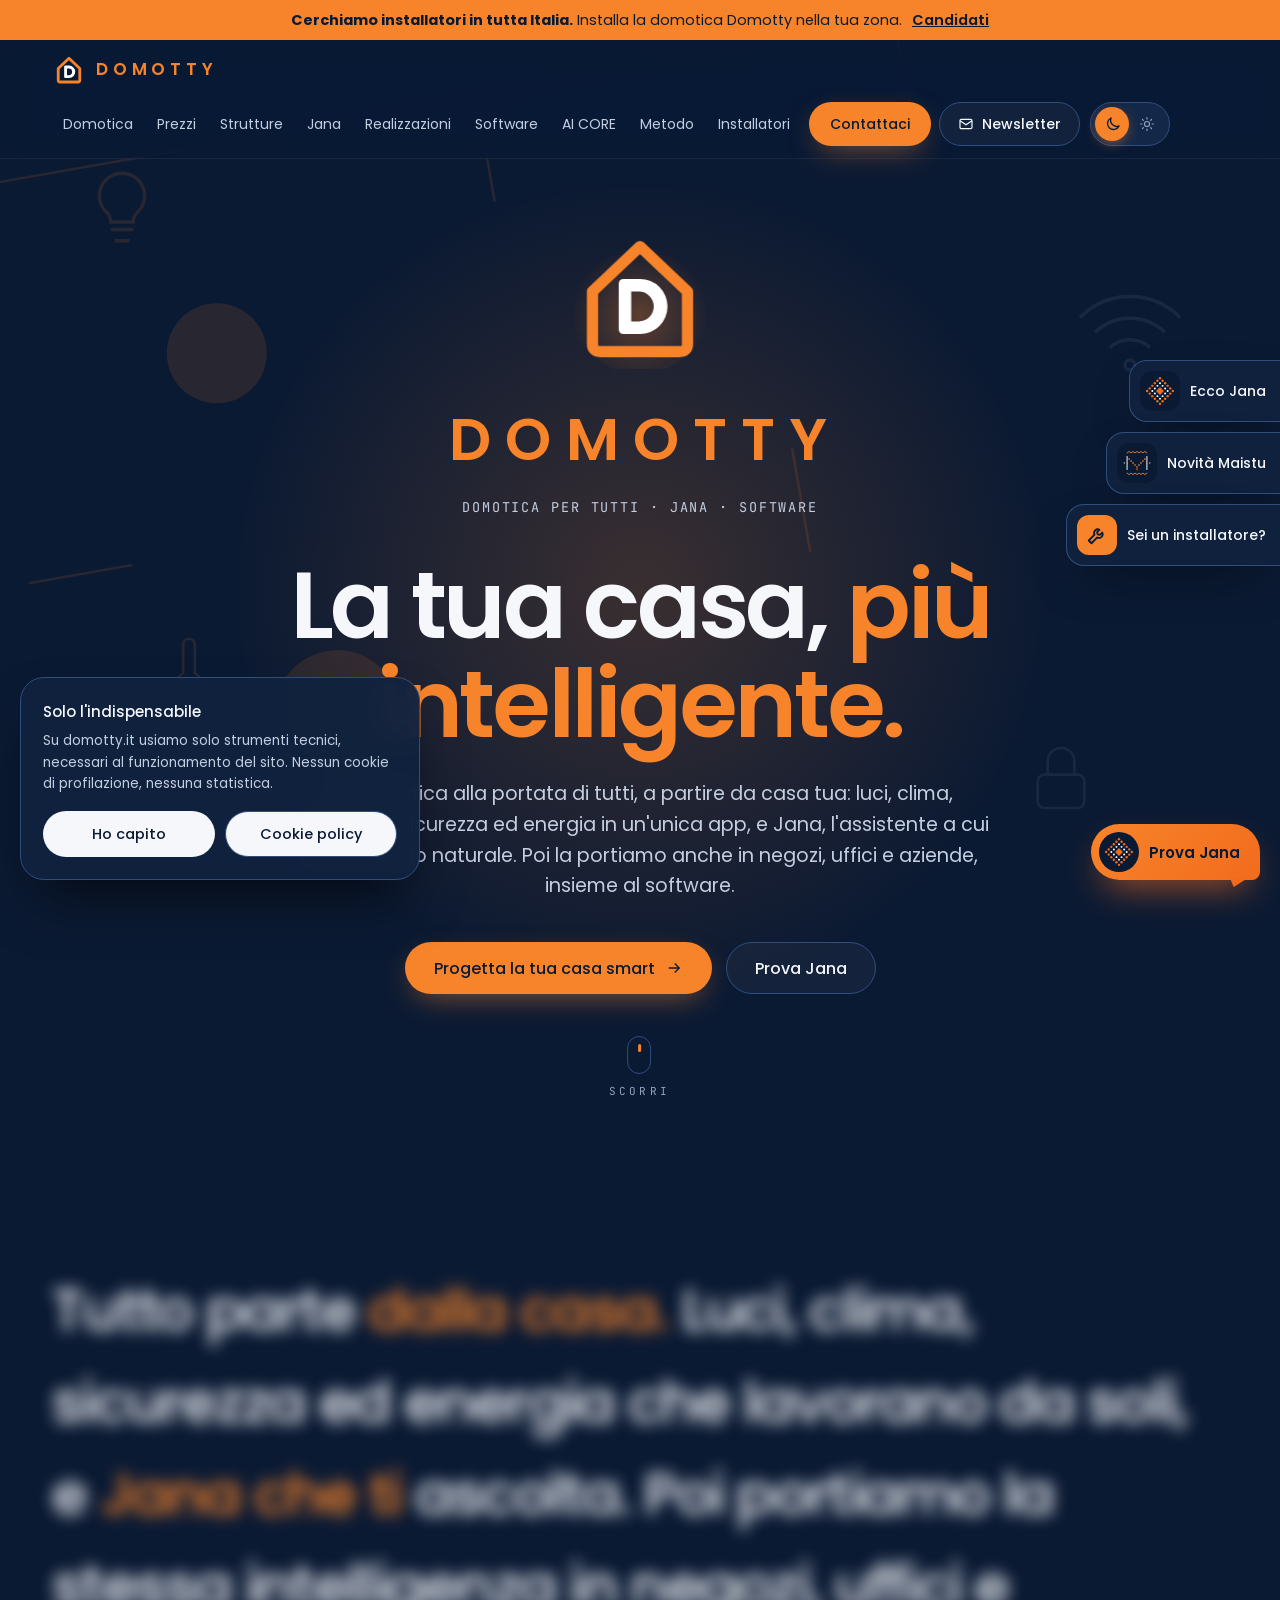
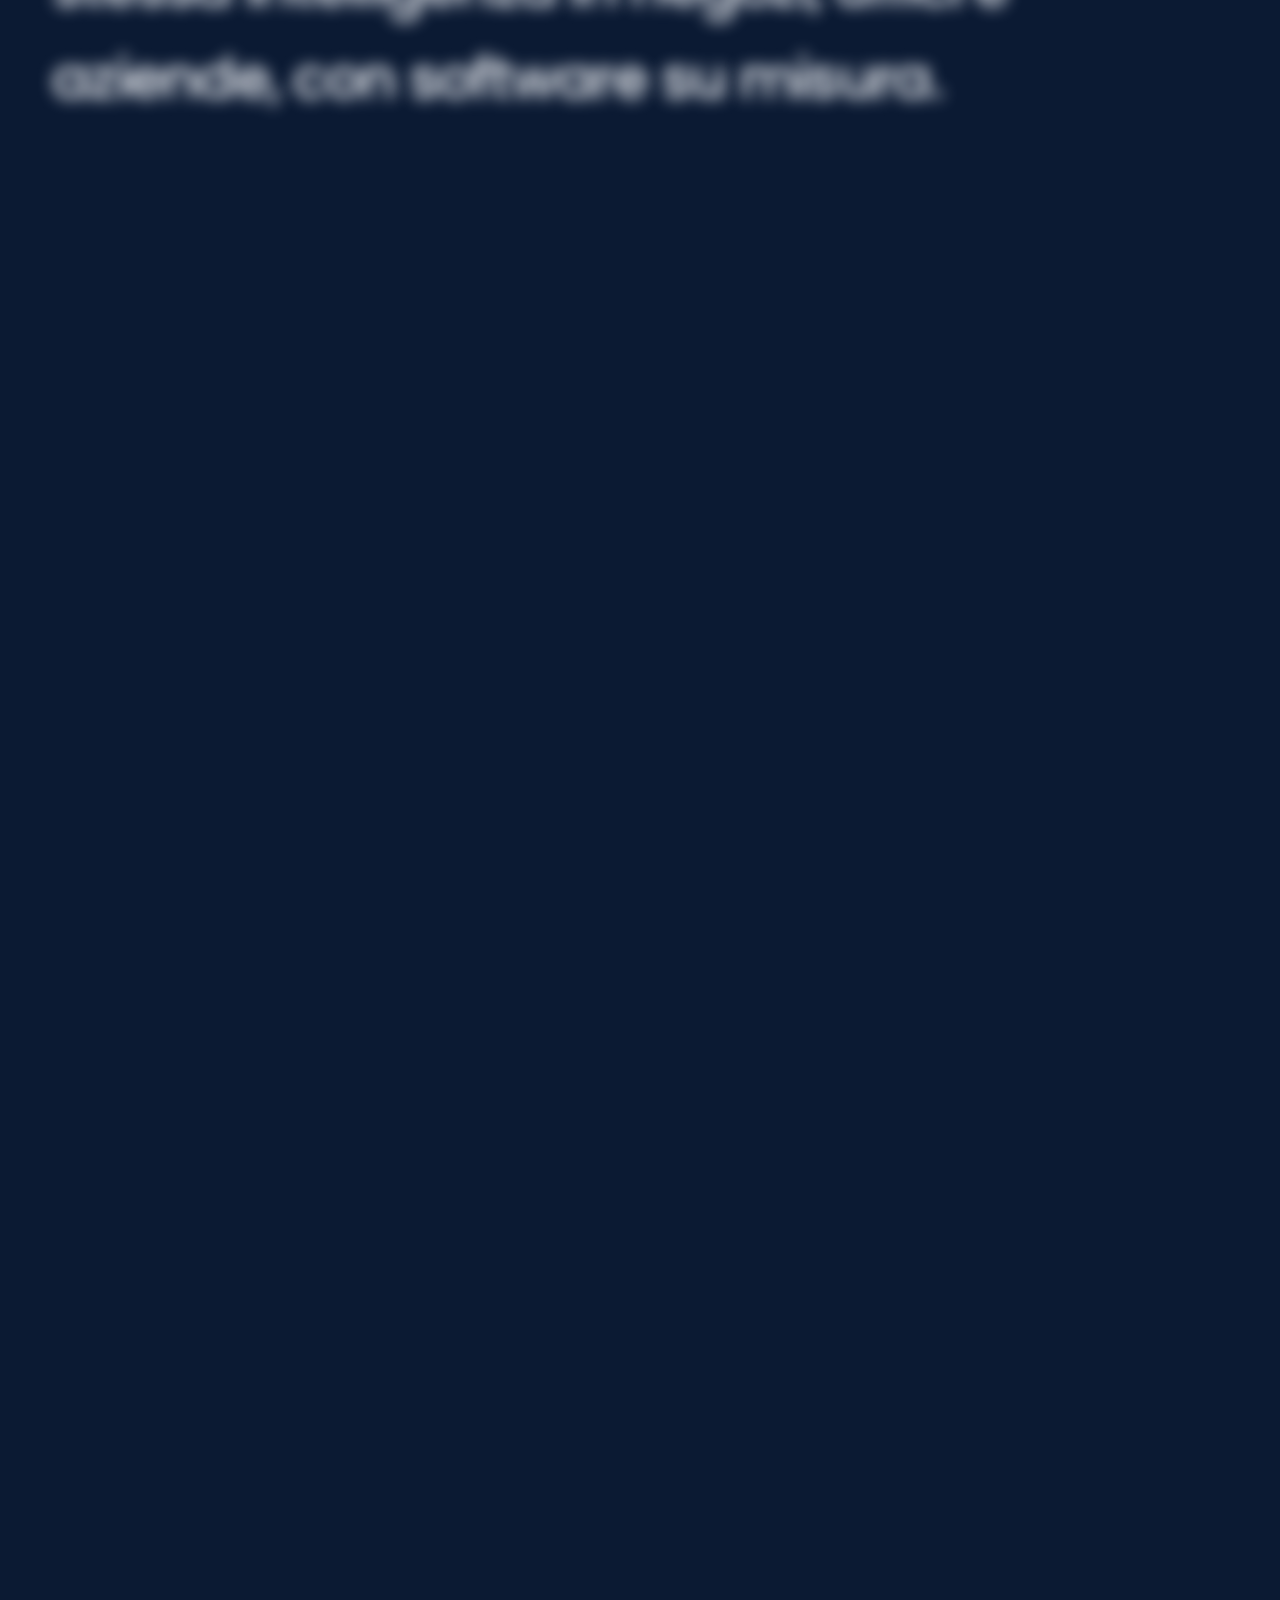
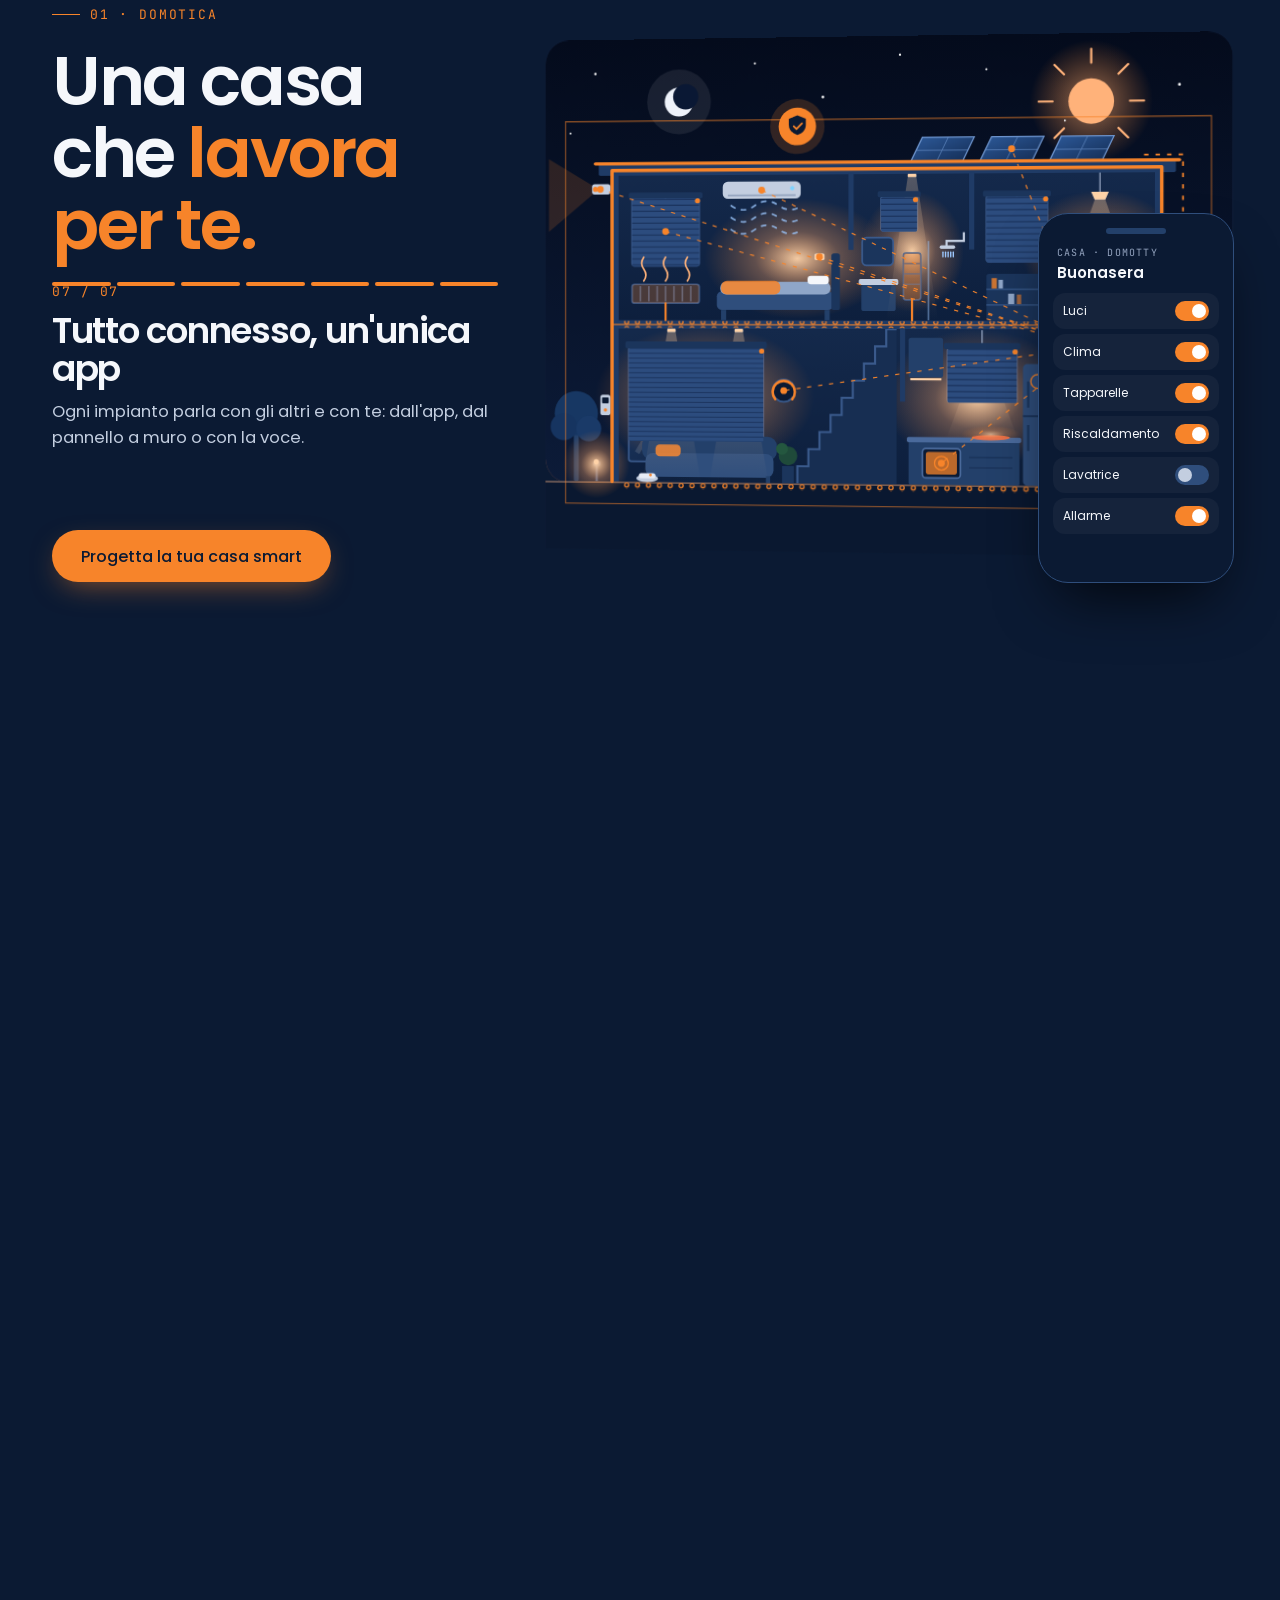
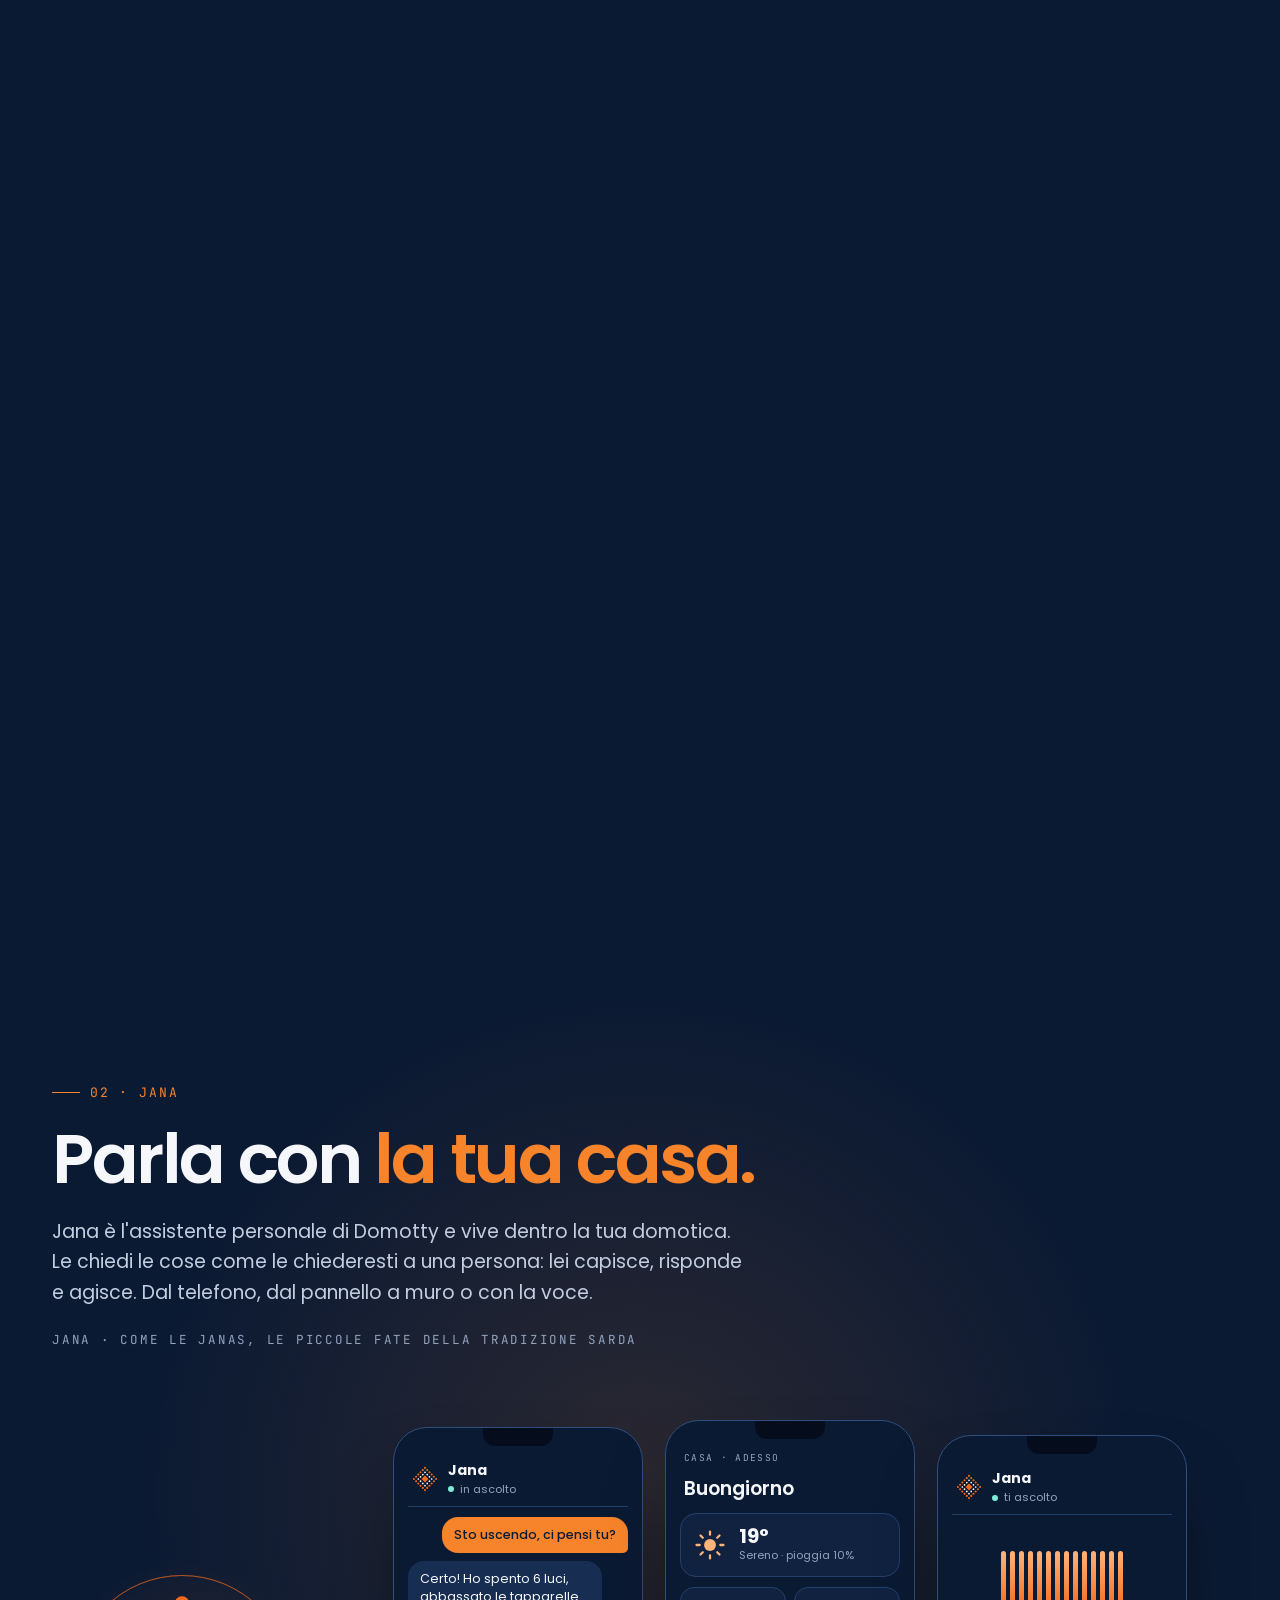
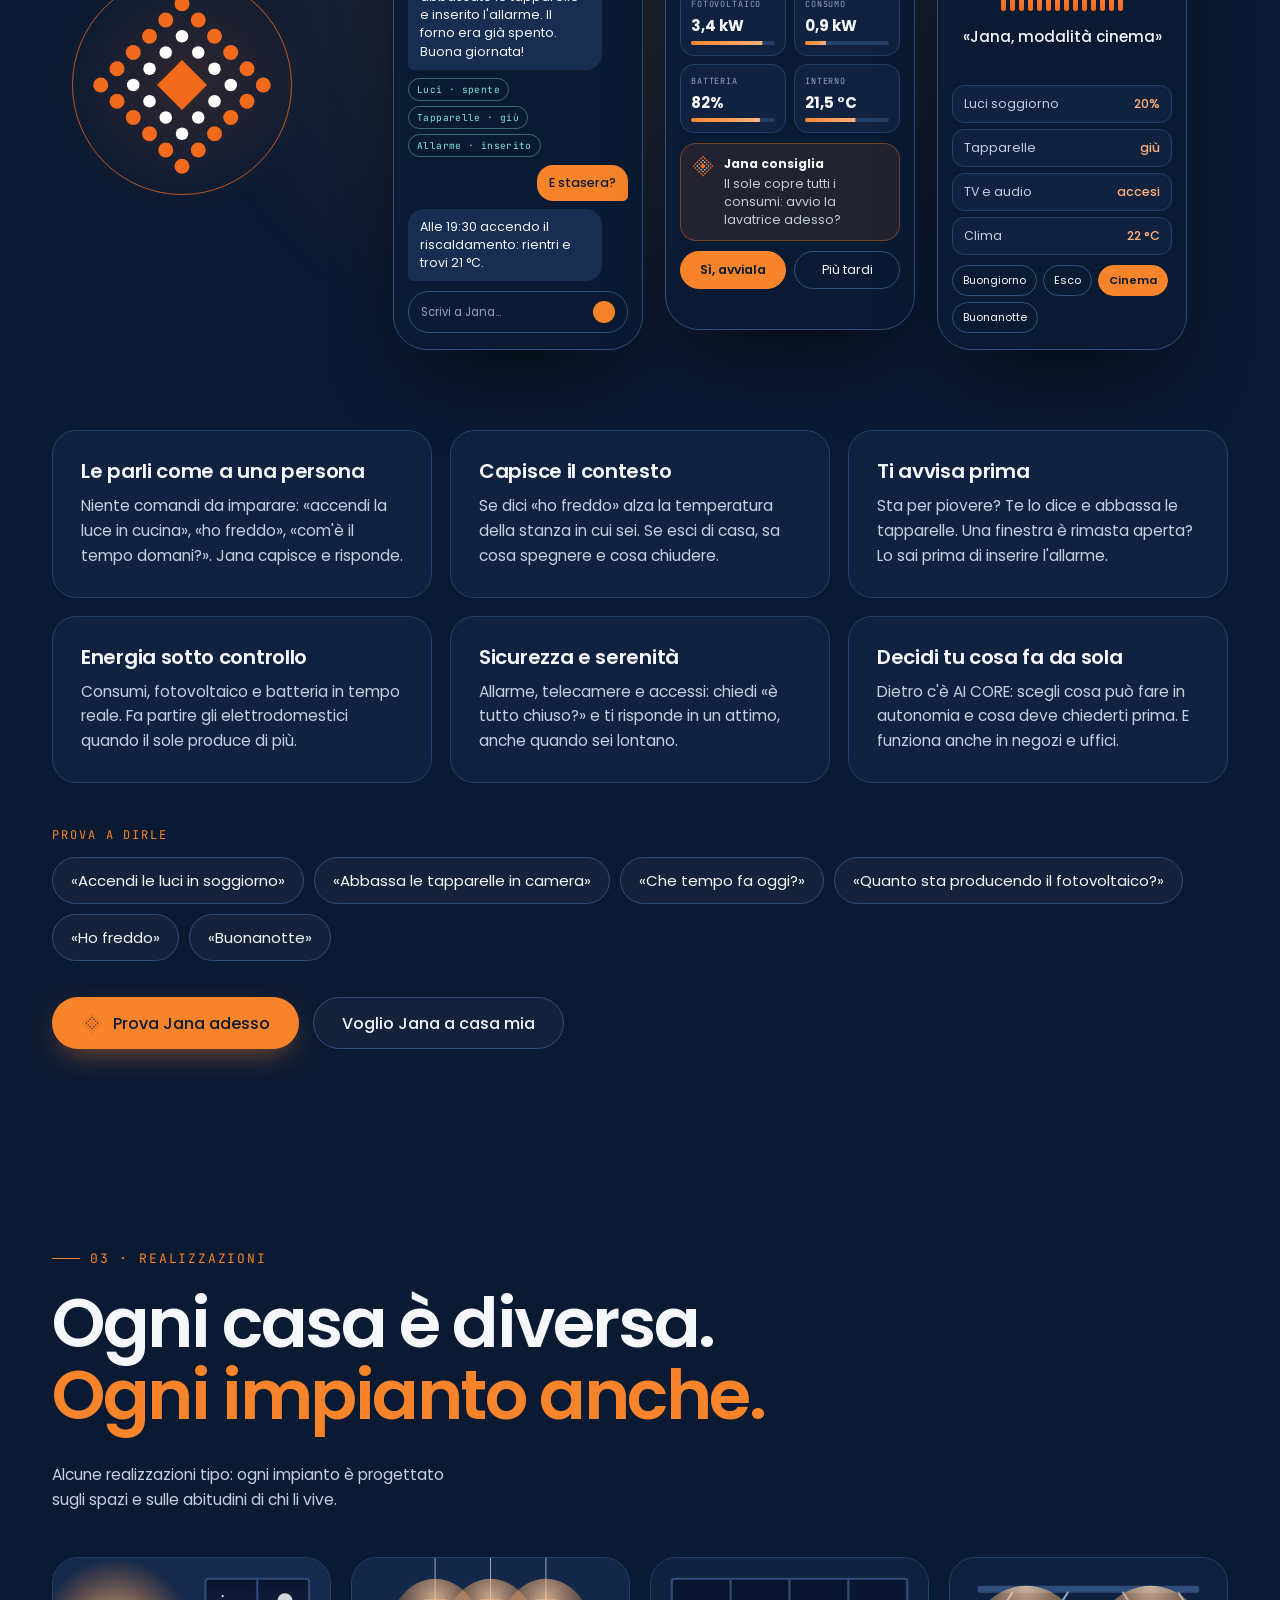
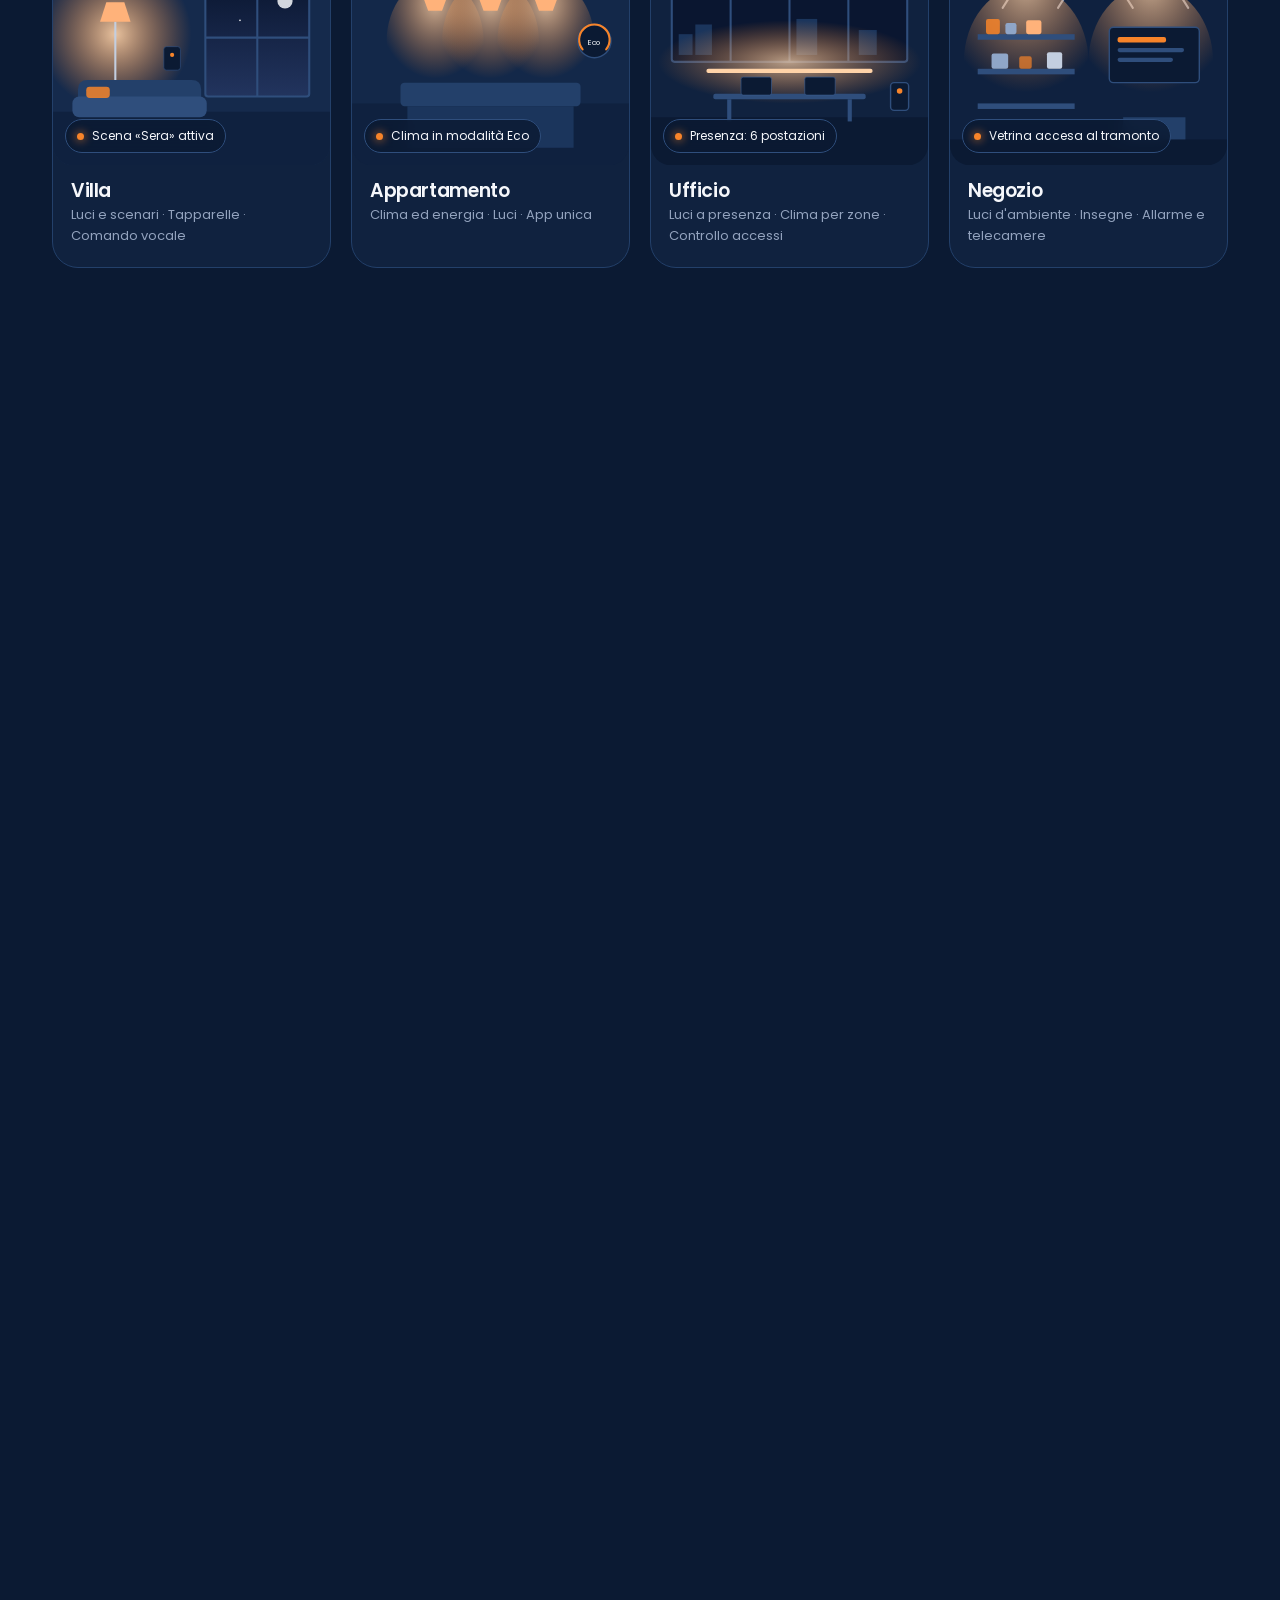
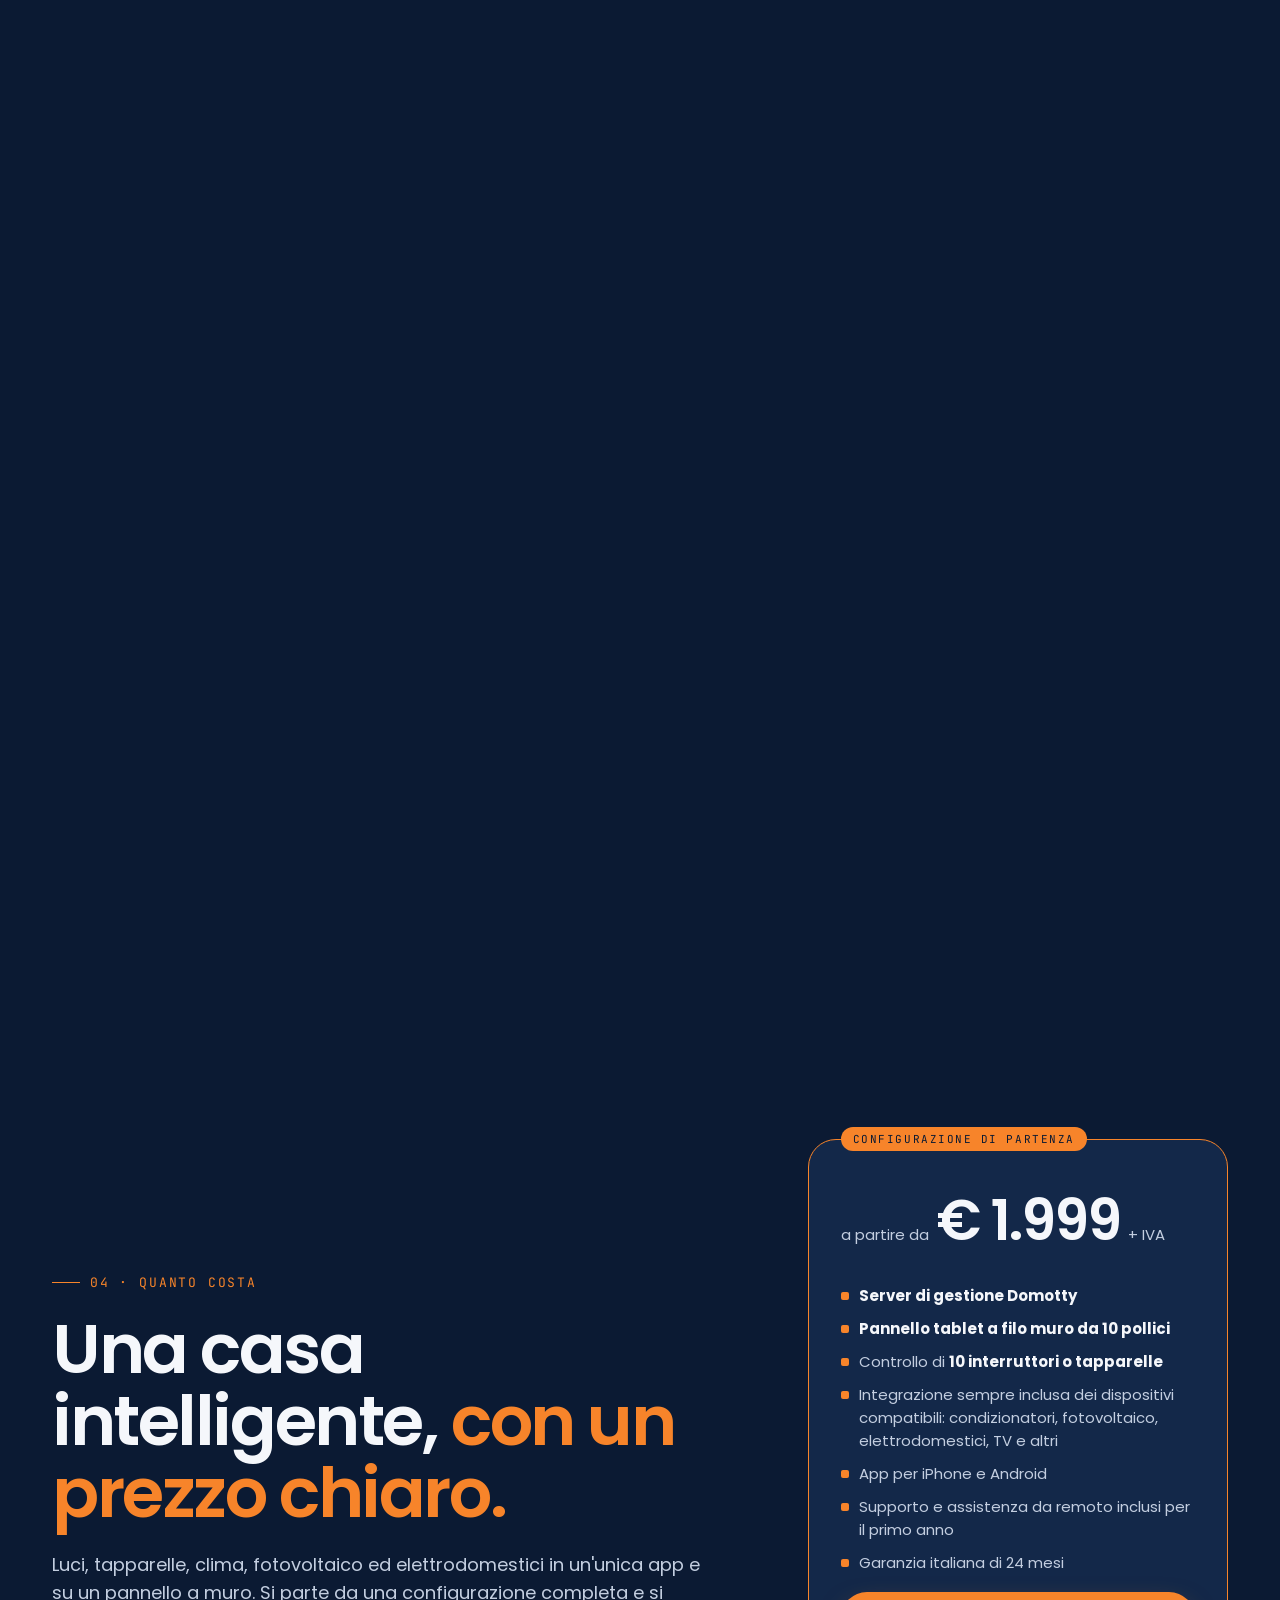
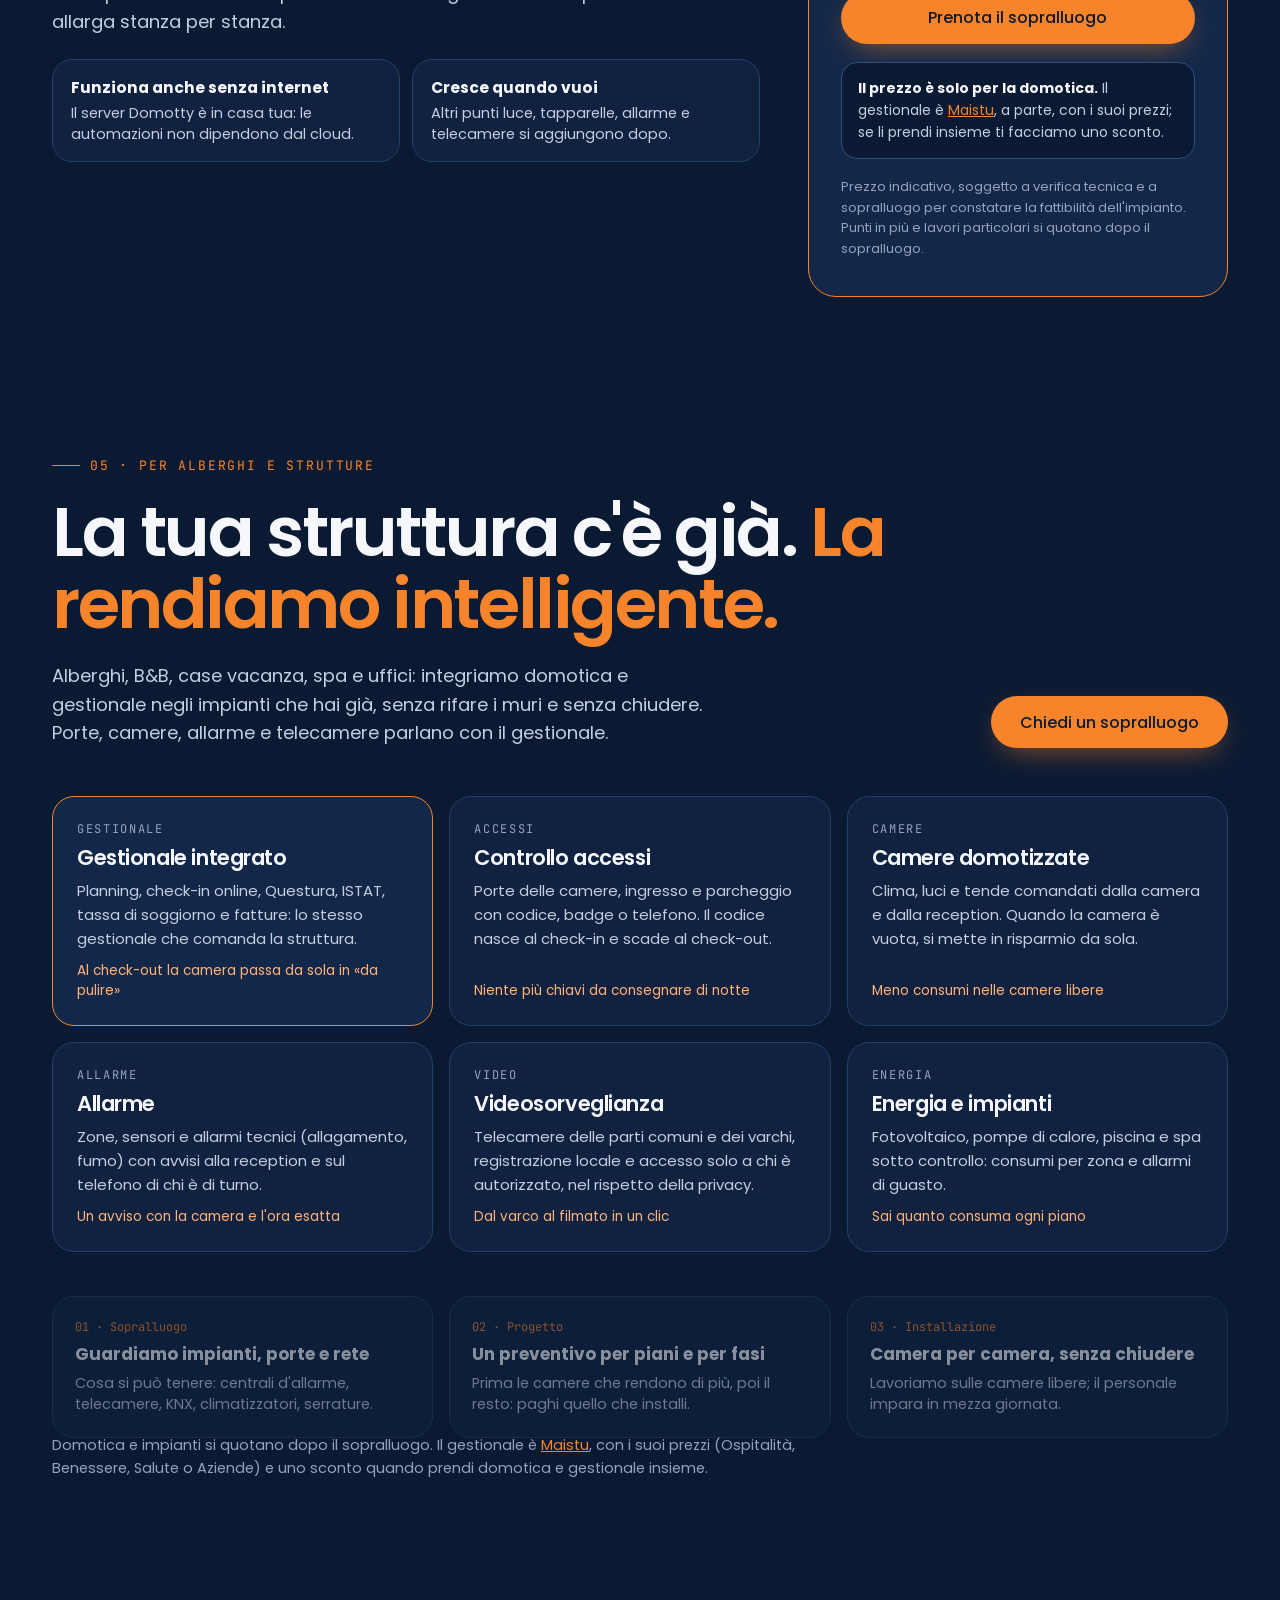
==== commit c29c4eda: "Installatori: linguetta insieme a quelle di Jana e Maistu, non più da sola sul bordo" ====
--- a/index.html
+++ b/index.html
@@ -56,7 +56,6 @@
 
 <!-- INSTALLATORI: striscia in cima e linguetta laterale -->
 <div class="inst-bar"><strong>Cerchiamo installatori in tutta Italia.</strong> <span>Installa la domotica Domotty nella tua zona.</span> <a href="#installatori">Candidati</a></div>
-<a class="inst-tab" href="#installatori">Sei un installatore?</a>
 
 <!-- NAV -->
 <header class="nav">
@@ -1007,6 +1006,10 @@
     <button class="tab-h" type="button" aria-expanded="false" aria-controls="tab-m-b"><span class="tab-ic"><svg width="34" height="34" viewBox="0 0 200 200" aria-hidden="true" style="display:block;overflow:visible"><rect x="12.0" y="12.0" width="176.0" height="176.0" rx="15.87" fill="#132849"/><polyline points="41.88,40.67 53.51,32.26 65.13,40.67 76.75,32.26 88.38,40.67 100.00,32.26 111.62,40.67 123.25,32.26 134.87,40.67 146.49,32.26 158.12,40.67" stroke="#F7842A" stroke-width="5.20" fill="none" stroke-linejoin="round" stroke-linecap="round"/><polyline points="41.88,159.33 53.51,167.74 65.13,159.33 76.75,167.74 88.38,159.33 100.00,167.74 111.62,159.33 123.25,167.74 134.87,159.33 146.49,167.74 158.12,159.33" stroke="#F7842A" stroke-width="5.20" fill="none" stroke-linejoin="round" stroke-linecap="round"/><rect x="37.68" y="60.92" width="8.41" height="8.41" rx="1.99" fill="#F5F7FB"/><rect x="37.68" y="72.55" width="8.41" height="8.41" rx="1.99" fill="#F5F7FB"/><rect x="37.68" y="84.17" width="8.41" height="8.41" rx="1.99" fill="#F5F7FB"/><rect x="37.68" y="95.79" width="8.41" height="8.41" rx="1.99" fill="#F5F7FB"/><rect x="37.68" y="107.42" width="8.41" height="8.41" rx="1.99" fill="#F5F7FB"/><rect x="37.68" y="119.04" width="8.41" height="8.41" rx="1.99" fill="#F5F7FB"/><rect x="37.68" y="130.66" width="8.41" height="8.41" rx="1.99" fill="#F5F7FB"/><rect x="153.91" y="60.92" width="8.41" height="8.41" rx="1.99" fill="#F5F7FB"/><rect x="153.91" y="72.55" width="8.41" height="8.41" rx="1.99" fill="#F5F7FB"/><rect x="153.91" y="84.17" width="8.41" height="8.41" rx="1.99" fill="#F5F7FB"/><rect x="153.91" y="95.79" width="8.41" height="8.41" rx="1.99" fill="#F5F7FB"/><rect x="153.91" y="107.42" width="8.41" height="8.41" rx="1.99" fill="#F5F7FB"/><rect x="153.91" y="119.04" width="8.41" height="8.41" rx="1.99" fill="#F5F7FB"/><rect x="153.91" y="130.66" width="8.41" height="8.41" rx="1.99" fill="#F5F7FB"/><rect x="49.3" y="72.55" width="8.41" height="8.41" rx="1.99" fill="#F7842A"/><rect x="142.29" y="72.55" width="8.41" height="8.41" rx="1.99" fill="#F7842A"/><rect x="60.92" y="84.17" width="8.41" height="8.41" rx="1.99" fill="#F7842A"/><rect x="130.66" y="84.17" width="8.41" height="8.41" rx="1.99" fill="#F7842A"/><rect x="72.55" y="95.79" width="8.41" height="8.41" rx="1.99" fill="#F7842A"/><rect x="119.04" y="95.79" width="8.41" height="8.41" rx="1.99" fill="#F7842A"/><rect x="84.17" y="107.42" width="8.41" height="8.41" rx="1.99" fill="#F7842A"/><rect x="107.42" y="107.42" width="8.41" height="8.41" rx="1.99" fill="#F7842A"/><rect x="95.79" y="119.04" width="8.41" height="8.41" rx="1.99" fill="#F7842A"/><path d="M100 131.25 L103.43 136.80 L100 142.35 L96.57 136.80 Z" fill="none" stroke="#F7842A" stroke-width="3.22" stroke-linejoin="round"/><path d="M19.62 100 L24.84 94.79 L30.05 100 L24.84 105.21 Z M169.95 100 L175.16 94.79 L180.38 100 L175.16 105.21 Z" fill="#F5F7FB" fill-opacity="0.618"/></svg></span><span class="tab-s">Novità Maistu</span></button>
     <div class="tab-b" id="tab-m-b"><p><b>Maistu è online.</b> Il nostro gestionale su misura per le aziende ha un sito tutto suo.</p><a class="tab-go" href="https://maistu.it" target="_blank" rel="noopener">Vai su maistu.it<svg width="14" height="14" viewBox="0 0 24 24" fill="none" stroke="currentColor" stroke-width="2" aria-hidden="true"><path d="M7 17L17 7M9 7h8v8"></path></svg></a></div>
   </div>
+  <div class="tab tab-i">
+    <button class="tab-h" type="button" aria-expanded="false" aria-controls="tab-i-b"><span class="tab-ic tab-ic-i"><svg width="22" height="22" viewBox="0 0 24 24" fill="none" stroke="#0B1A33" stroke-width="2" stroke-linecap="round" stroke-linejoin="round" aria-hidden="true"><path d="M14.7 6.3a4 4 0 0 0-5.4 5.4L3 18l3 3 6.3-6.3a4 4 0 0 0 5.4-5.4l-2.6 2.6-2.4-.6-.6-2.4z"></path></svg></span><span class="tab-s">Sei un installatore?</span></button>
+    <div class="tab-b" id="tab-i-b"><p><b>Cerchiamo installatori.</b> Installa la domotica Domotty nella tua zona: formazione, richieste dal sito e supporto tecnico.</p><a class="tab-go" href="#installatori">Candidati<svg width="14" height="14" viewBox="0 0 24 24" fill="none" stroke="currentColor" stroke-width="2" aria-hidden="true"><path d="M7 17L17 7M9 7h8v8"></path></svg></a></div>
+  </div>
 </div>
 
 <!-- PROVA JANA: pulsante sempre visibile -->
--- a/assets/css/site.css
+++ b/assets/css/site.css
@@ -770,9 +770,7 @@
 .inst-bar{position:relative;z-index:41;background:#F7842A;color:#0B1A33;text-align:center;padding:10px 20px;font-size:14.5px;line-height:1.4}
 .inst-bar a{color:#0B1A33;font-weight:600;margin-left:6px}
 .inst-bar a:hover{color:#0B1A33;text-decoration-thickness:2px}
-.inst-tab{position:fixed;right:0;top:46%;z-index:39;writing-mode:vertical-rl;transform:rotate(180deg);background:#F7842A;color:#0B1A33;text-decoration:none;font-weight:600;font-size:14px;padding:18px 11px;border-radius:0 14px 14px 0;box-shadow:0 10px 30px -10px rgba(247,132,42,.6)}
-.inst-tab:hover{color:#0B1A33;background:#FF9442}
-.inst-tab:focus-visible,.inst-bar a:focus-visible{outline:3px solid #0B1A33;outline-offset:2px}
+.inst-bar a:focus-visible{outline:3px solid #0B1A33;outline-offset:2px}
 .prz,.str,.inst{padding:140px 0 20px}
 .prz-in,.inst-in{display:flex;flex-wrap:wrap;gap:48px;align-items:center}
 .inst-in{align-items:flex-start}
@@ -820,5 +818,7 @@
 .inst-ok{margin-top:12px;padding:14px 16px;border-radius:16px;background:var(--s2);border:1px solid var(--or);color:var(--t1);font-size:15px}
 .light .prz-tag,.light .inst-bar{color:#0B1A33}
 @media (max-width:980px){.str-grid{grid-template-columns:repeat(2,minmax(0,1fr))}.str-steps{grid-template-columns:minmax(0,1fr)}}
-@media (max-width:620px){.prz,.str,.inst{padding-top:100px}.str-grid,.prz-pts{grid-template-columns:minmax(0,1fr)}.prz-card,.inst-form{padding:28px 20px}.prz-n b{font-size:46px}.inst-tab{font-size:12.5px;padding:14px 8px}.inst-form .fgrid{grid-template-columns:minmax(0,1fr)}}
-@media print{.inst-bar,.inst-tab{display:none}}
+@media (max-width:620px){.prz,.str,.inst{padding-top:100px}.str-grid,.prz-pts{grid-template-columns:minmax(0,1fr)}.prz-card,.inst-form{padding:28px 20px}.prz-n b{font-size:46px}.inst-form .fgrid{grid-template-columns:minmax(0,1fr)}}
+@media print{.inst-bar{display:none}}
+.tab-ic.tab-ic-i{background:#F7842A}
+.tabs.in .tab-i{transition-delay:.36s}
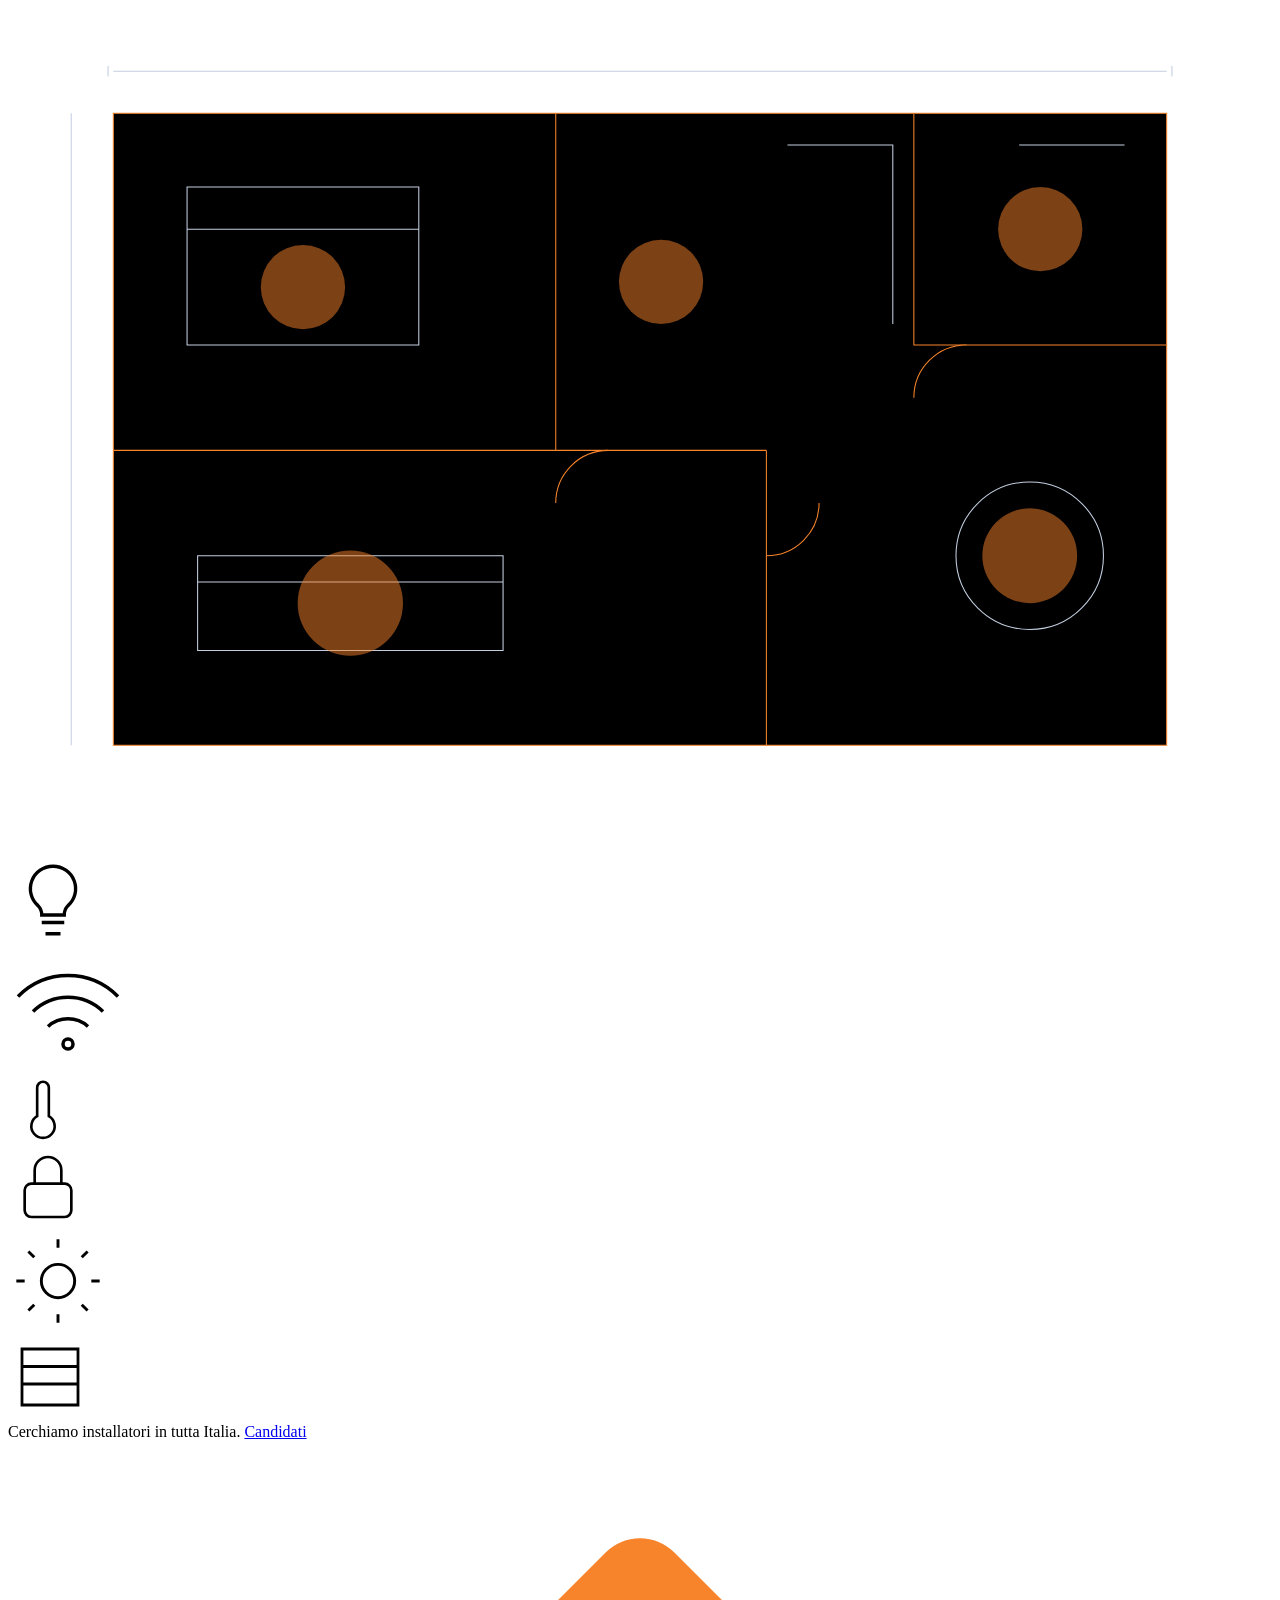
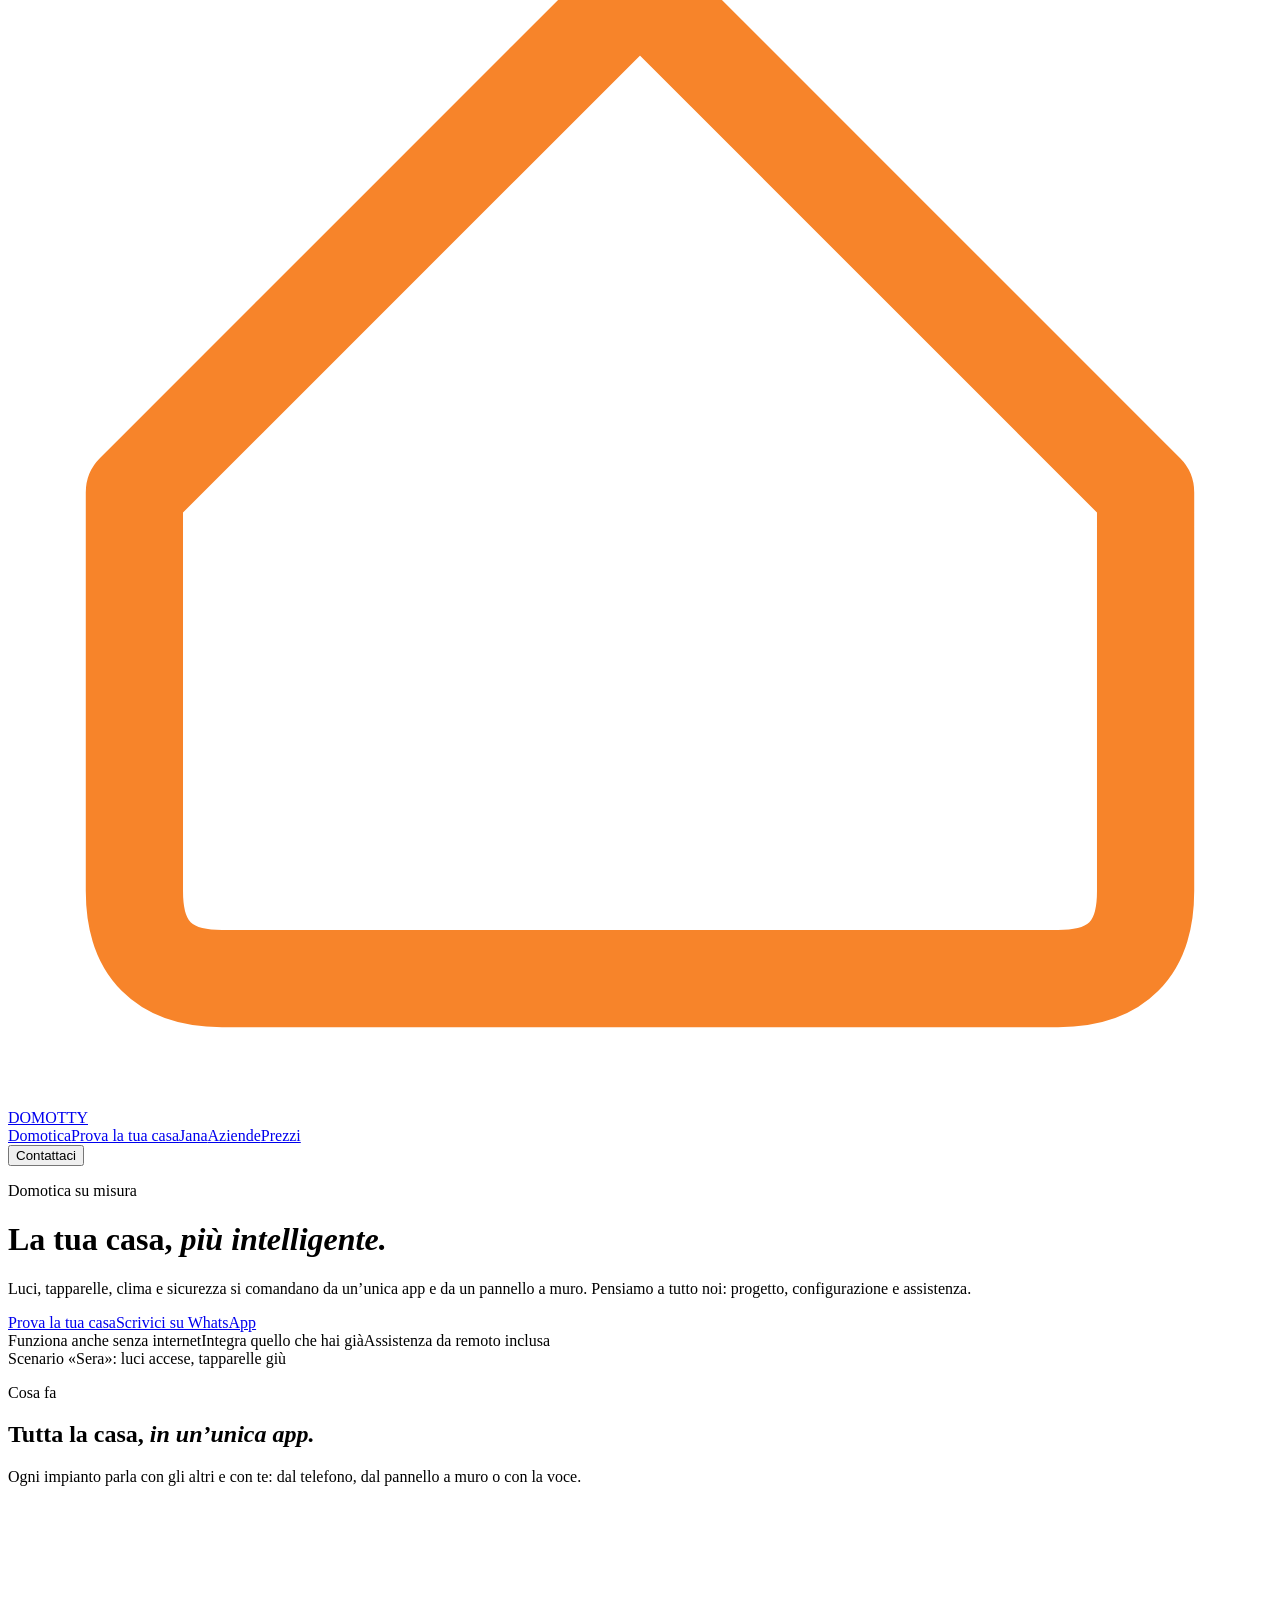
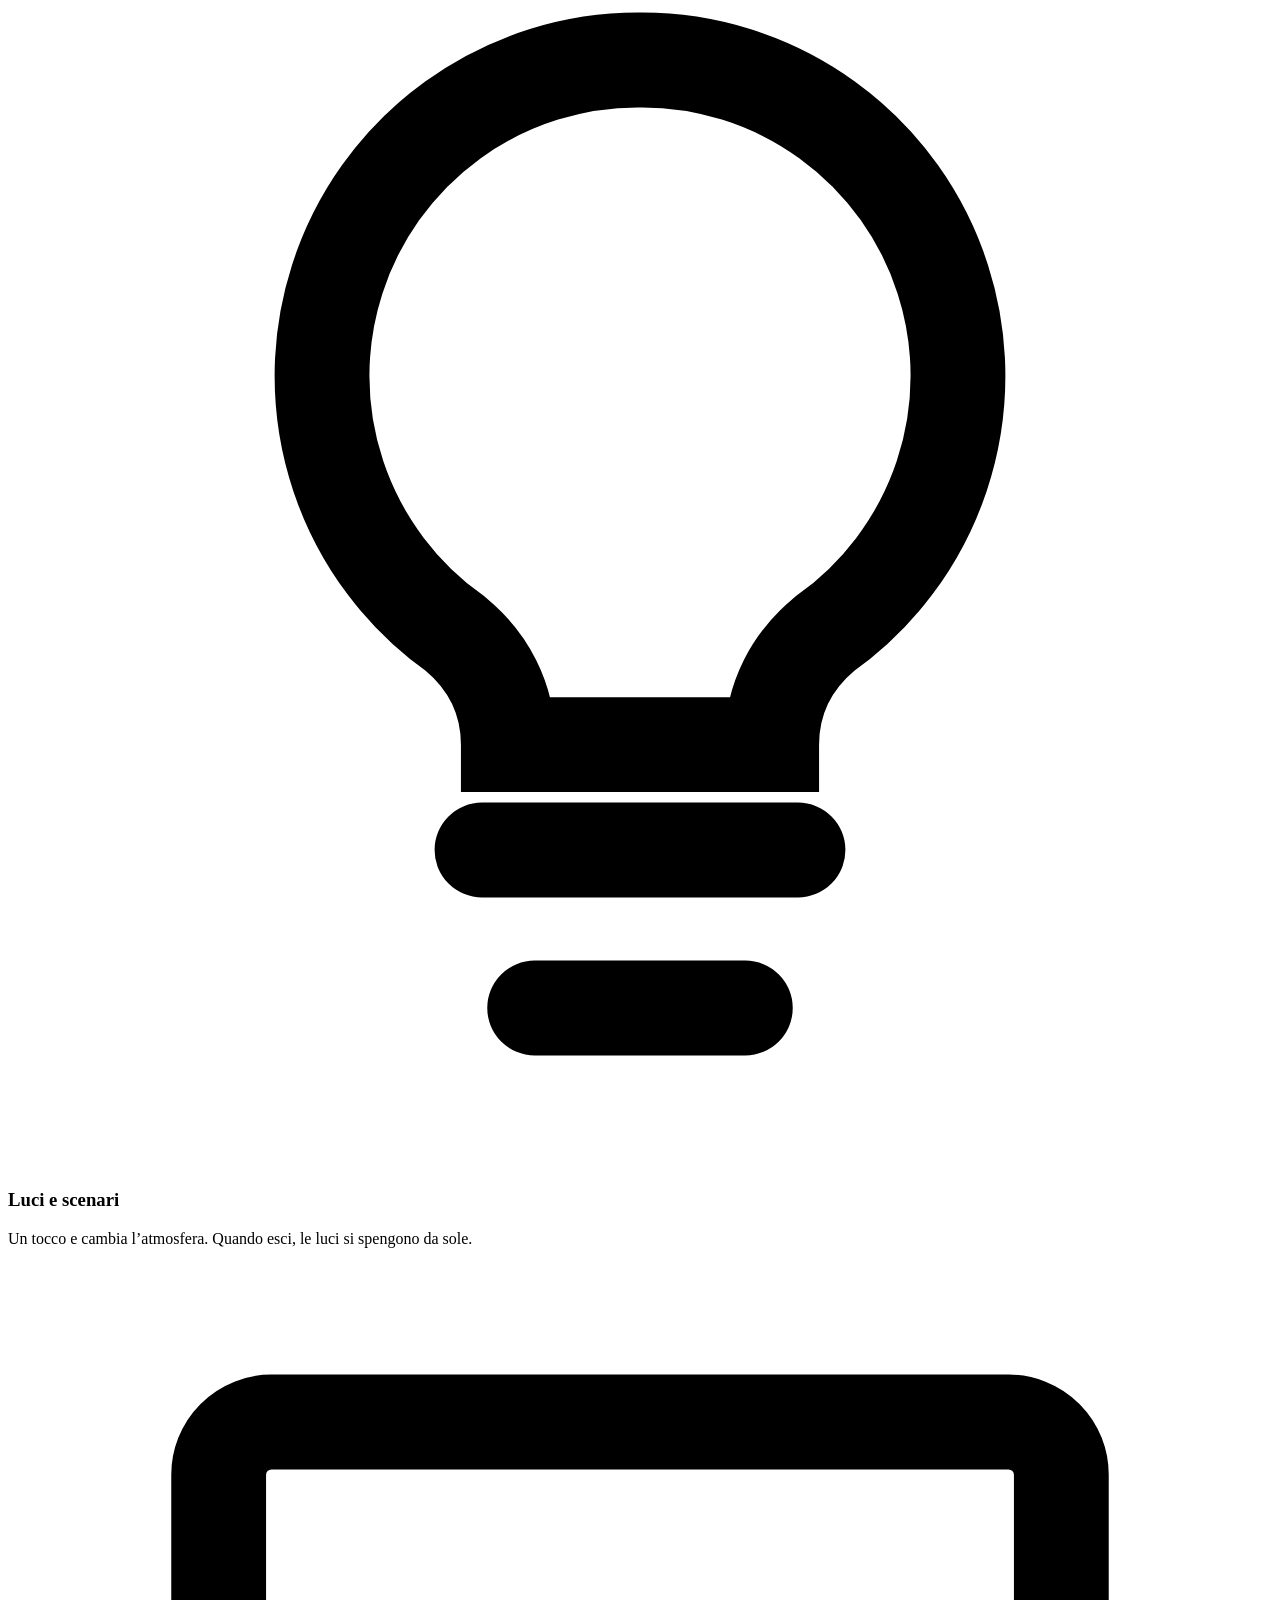
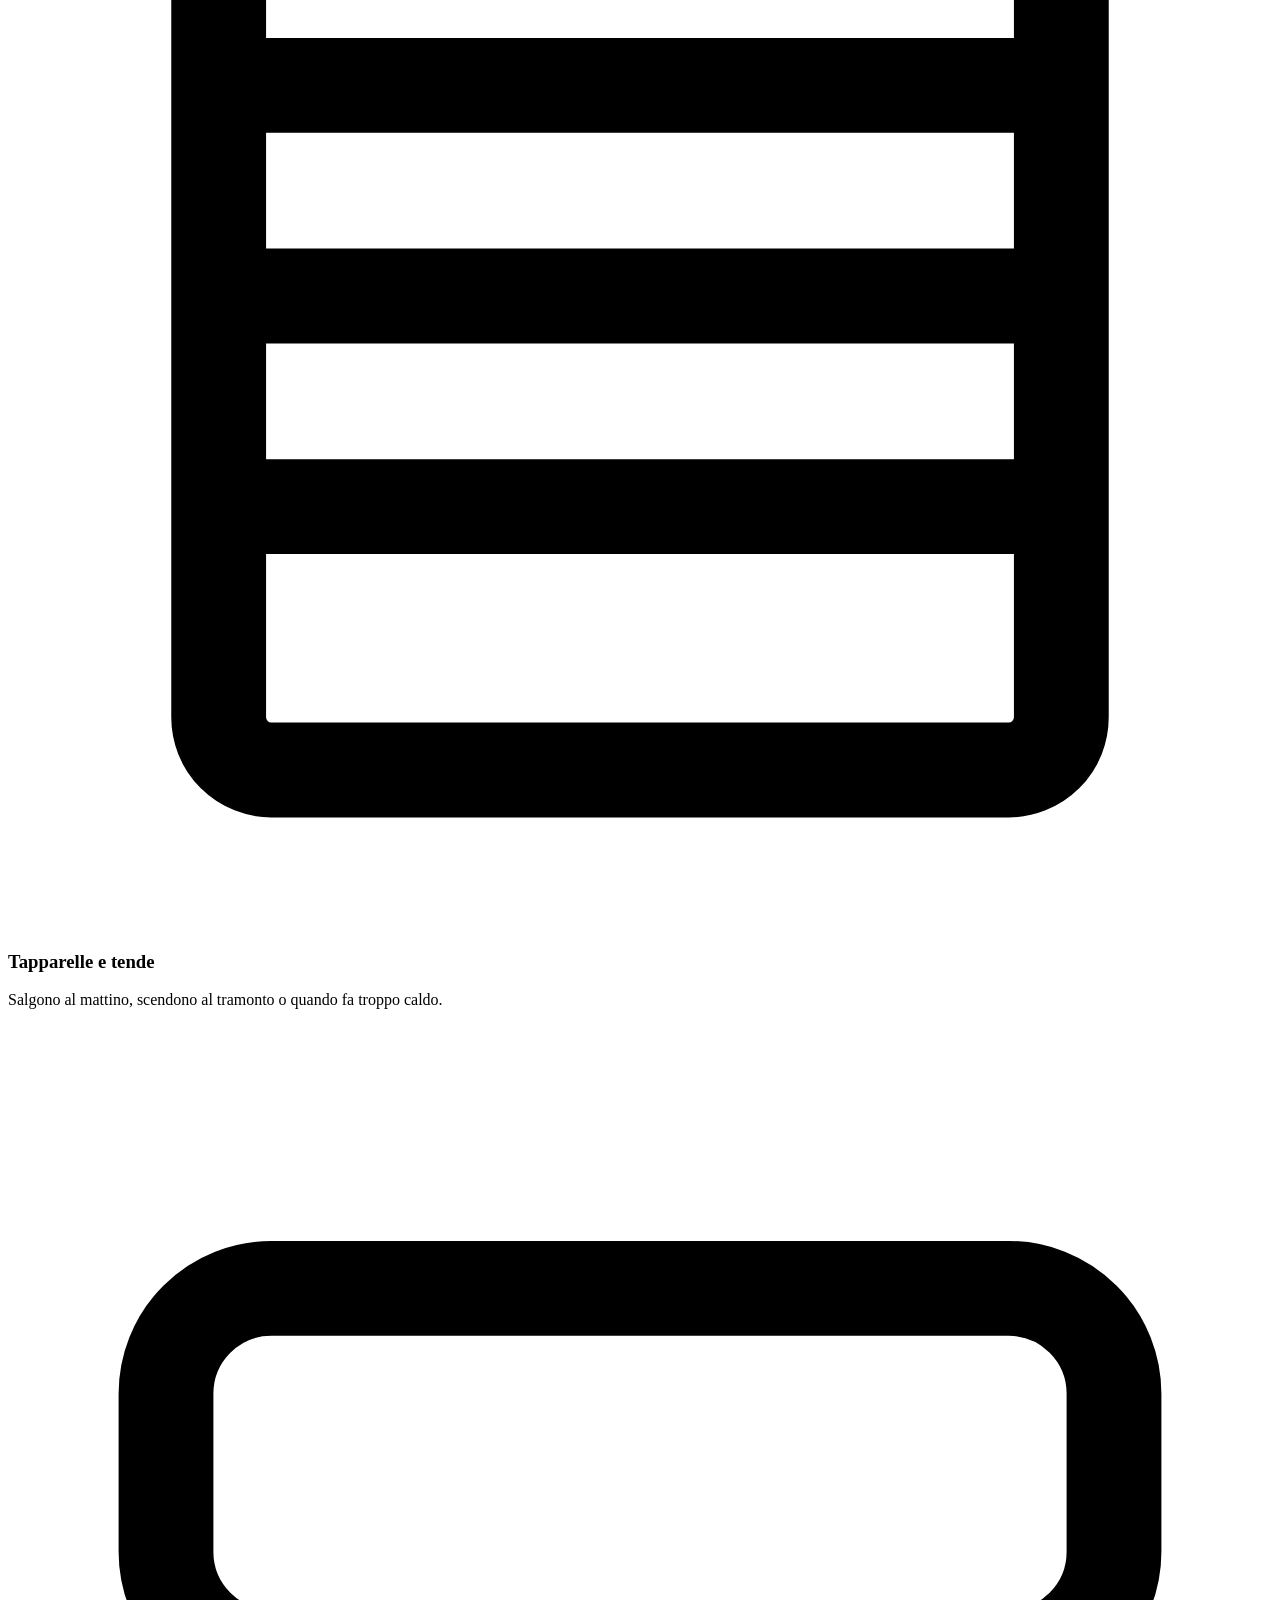
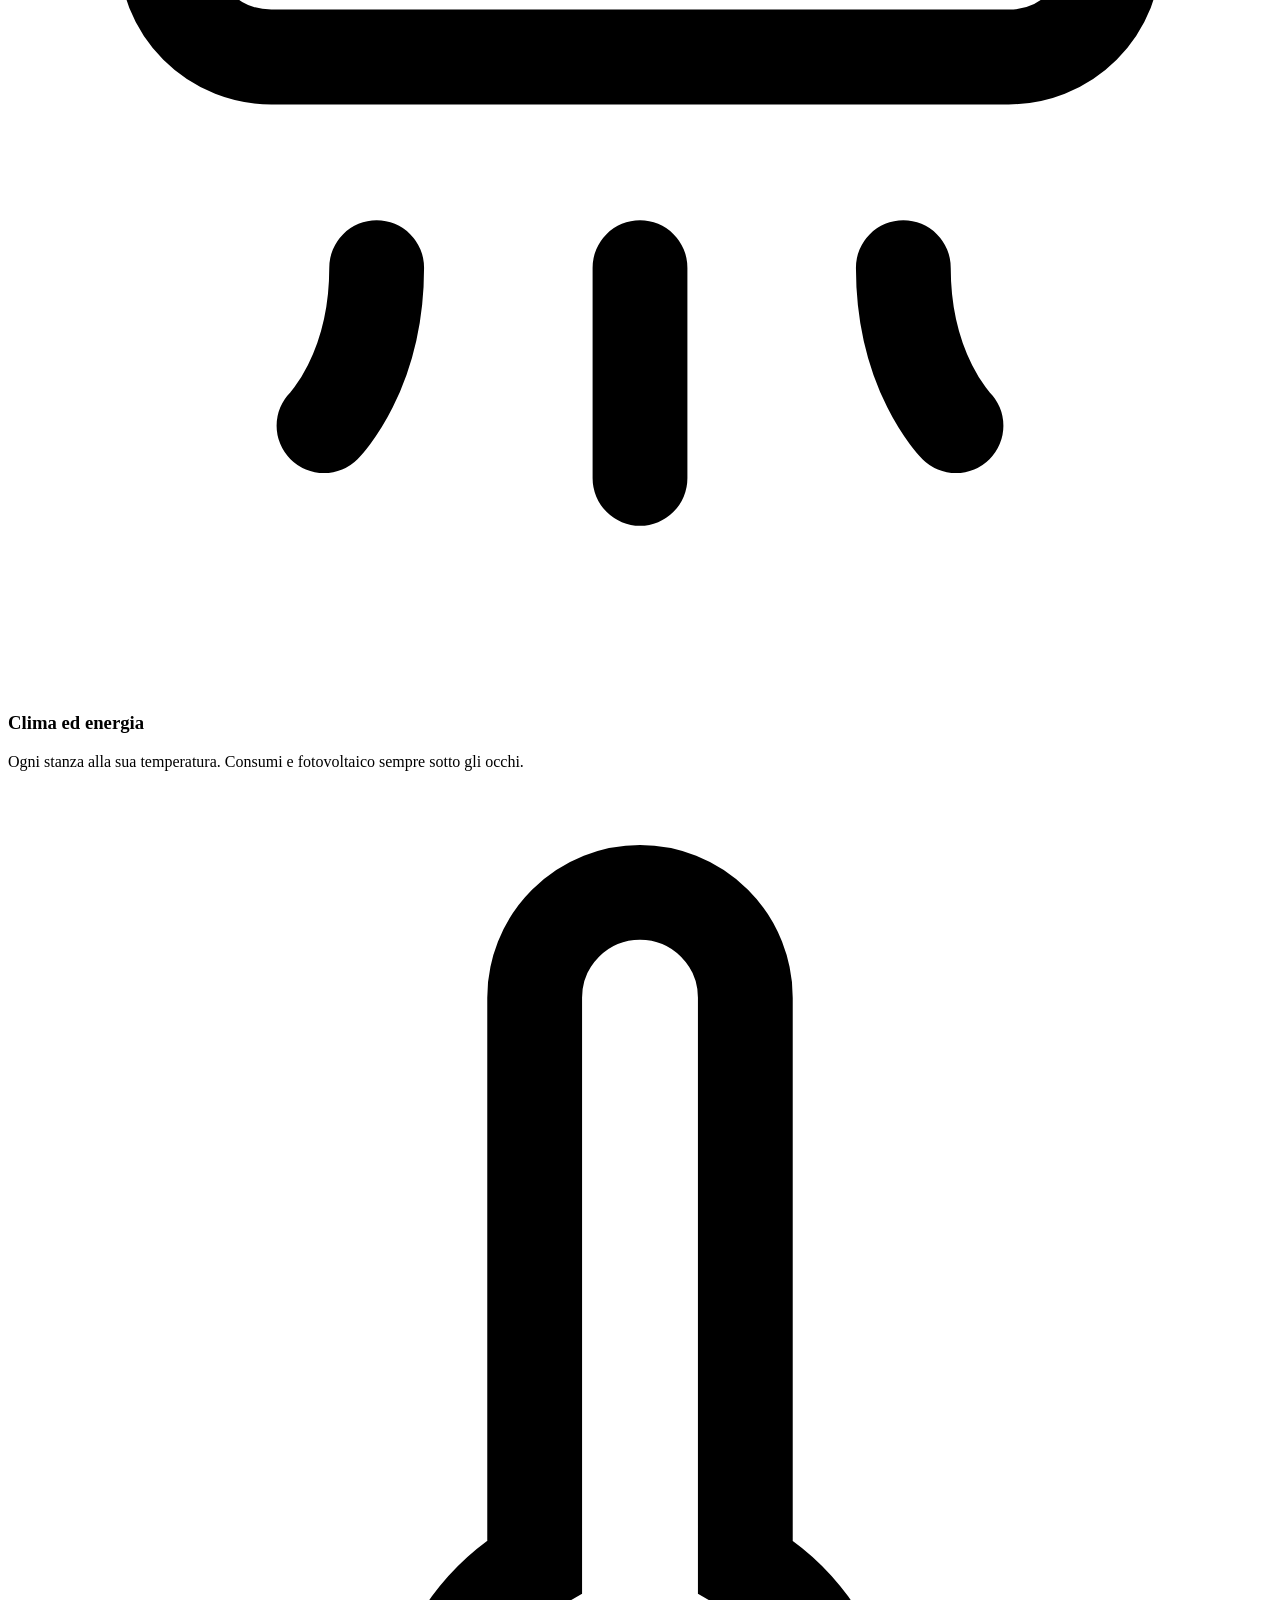
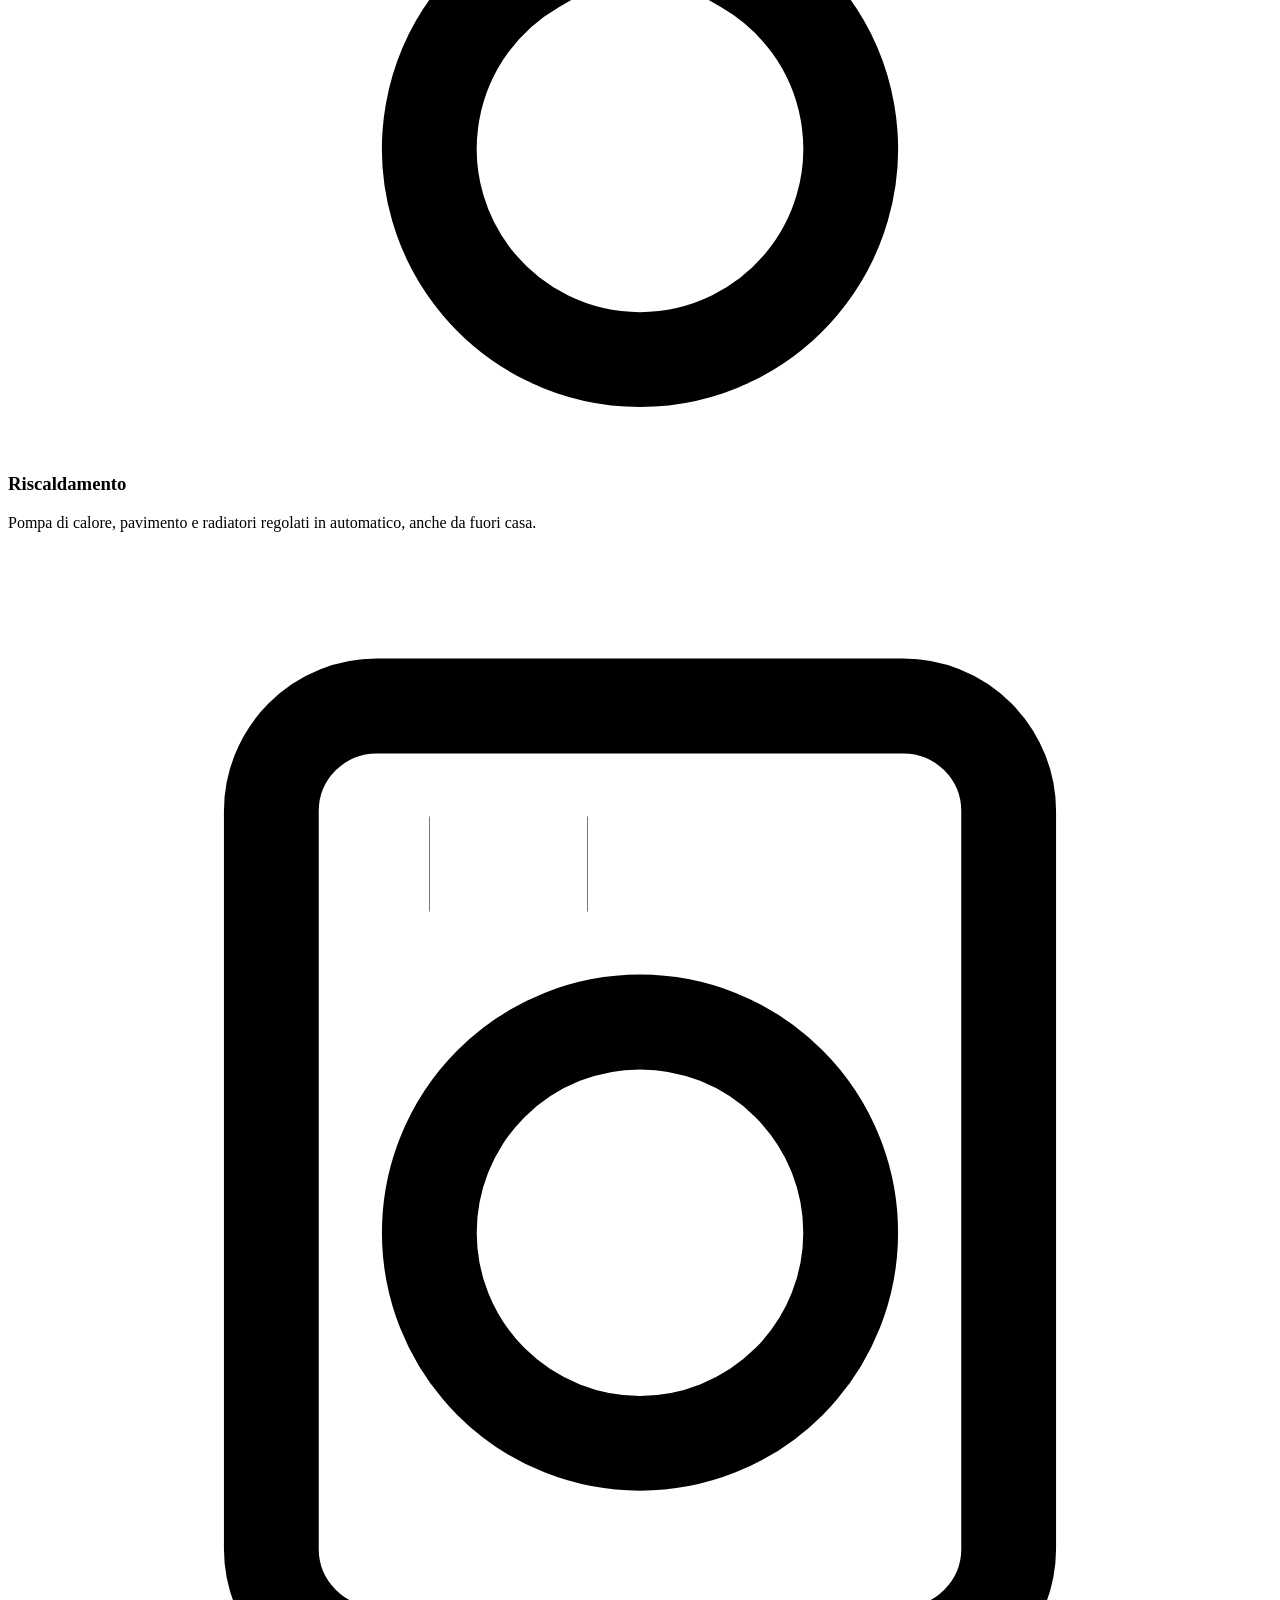
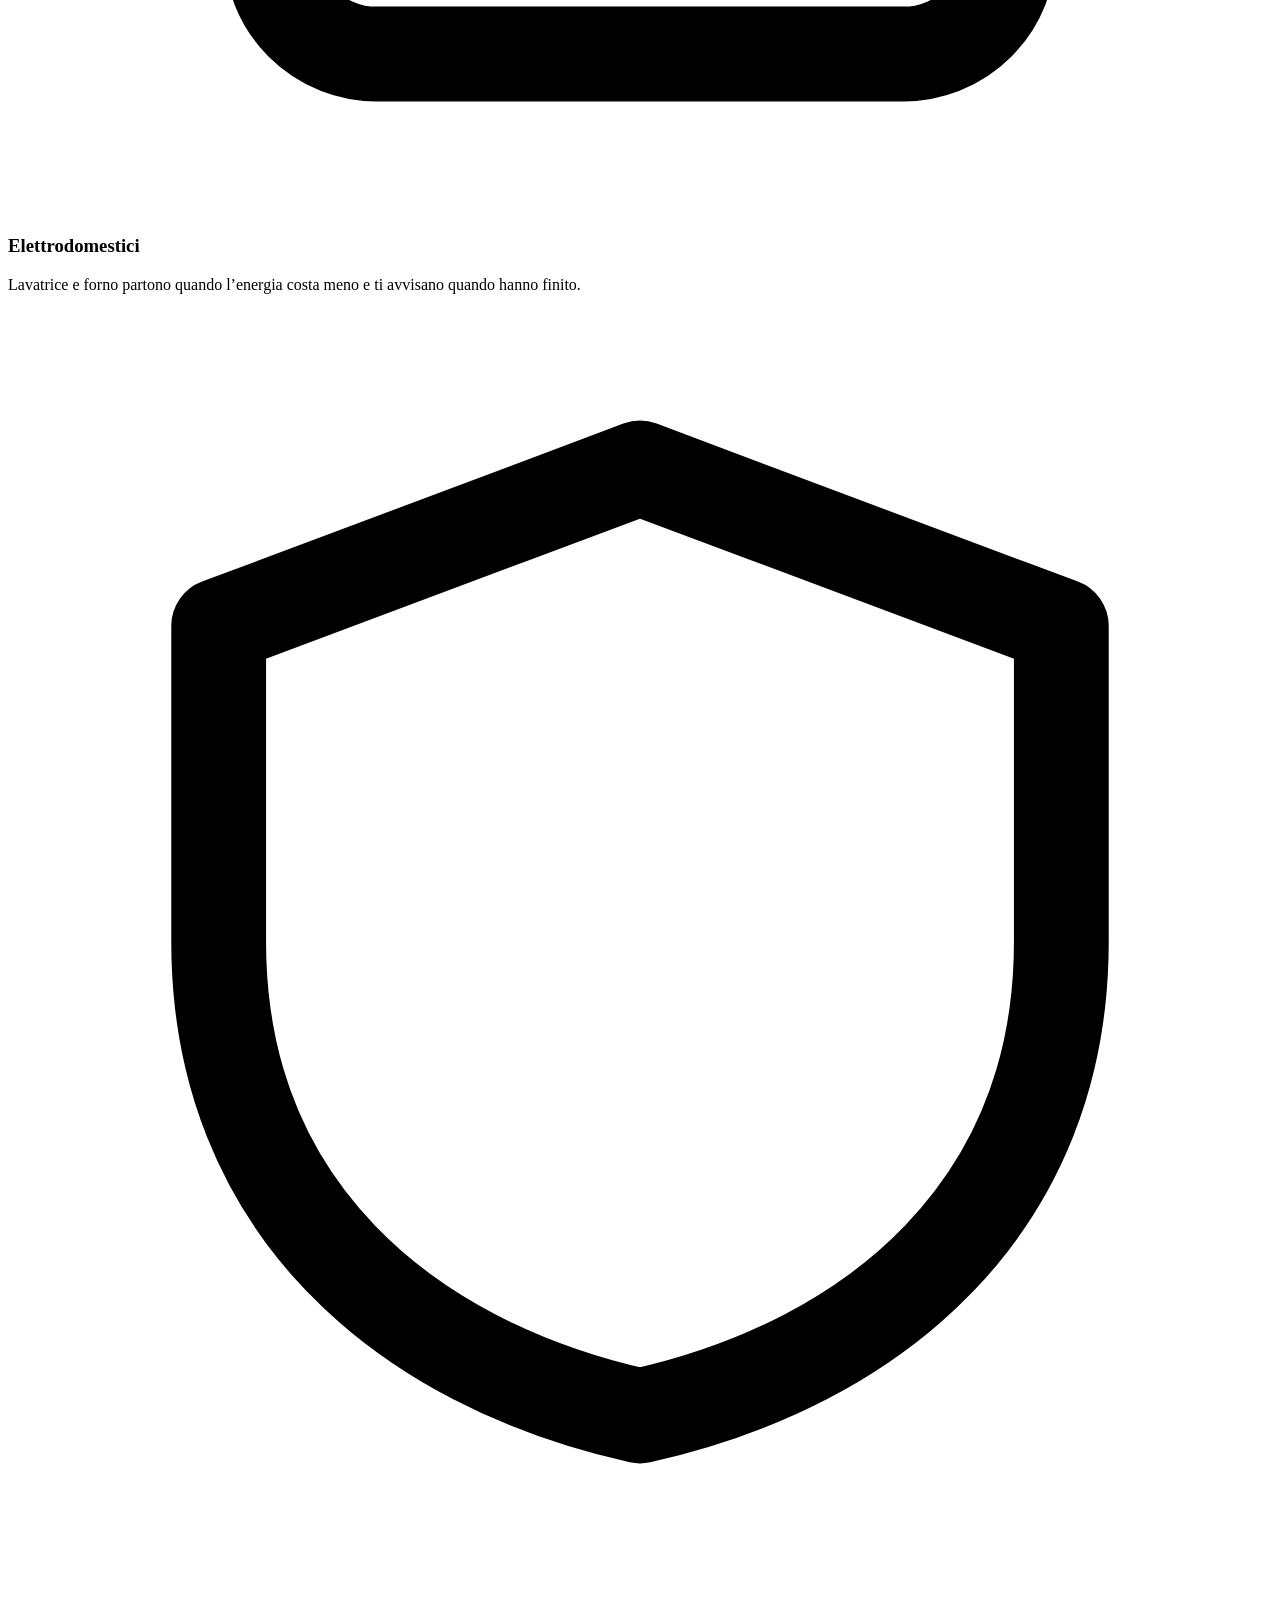
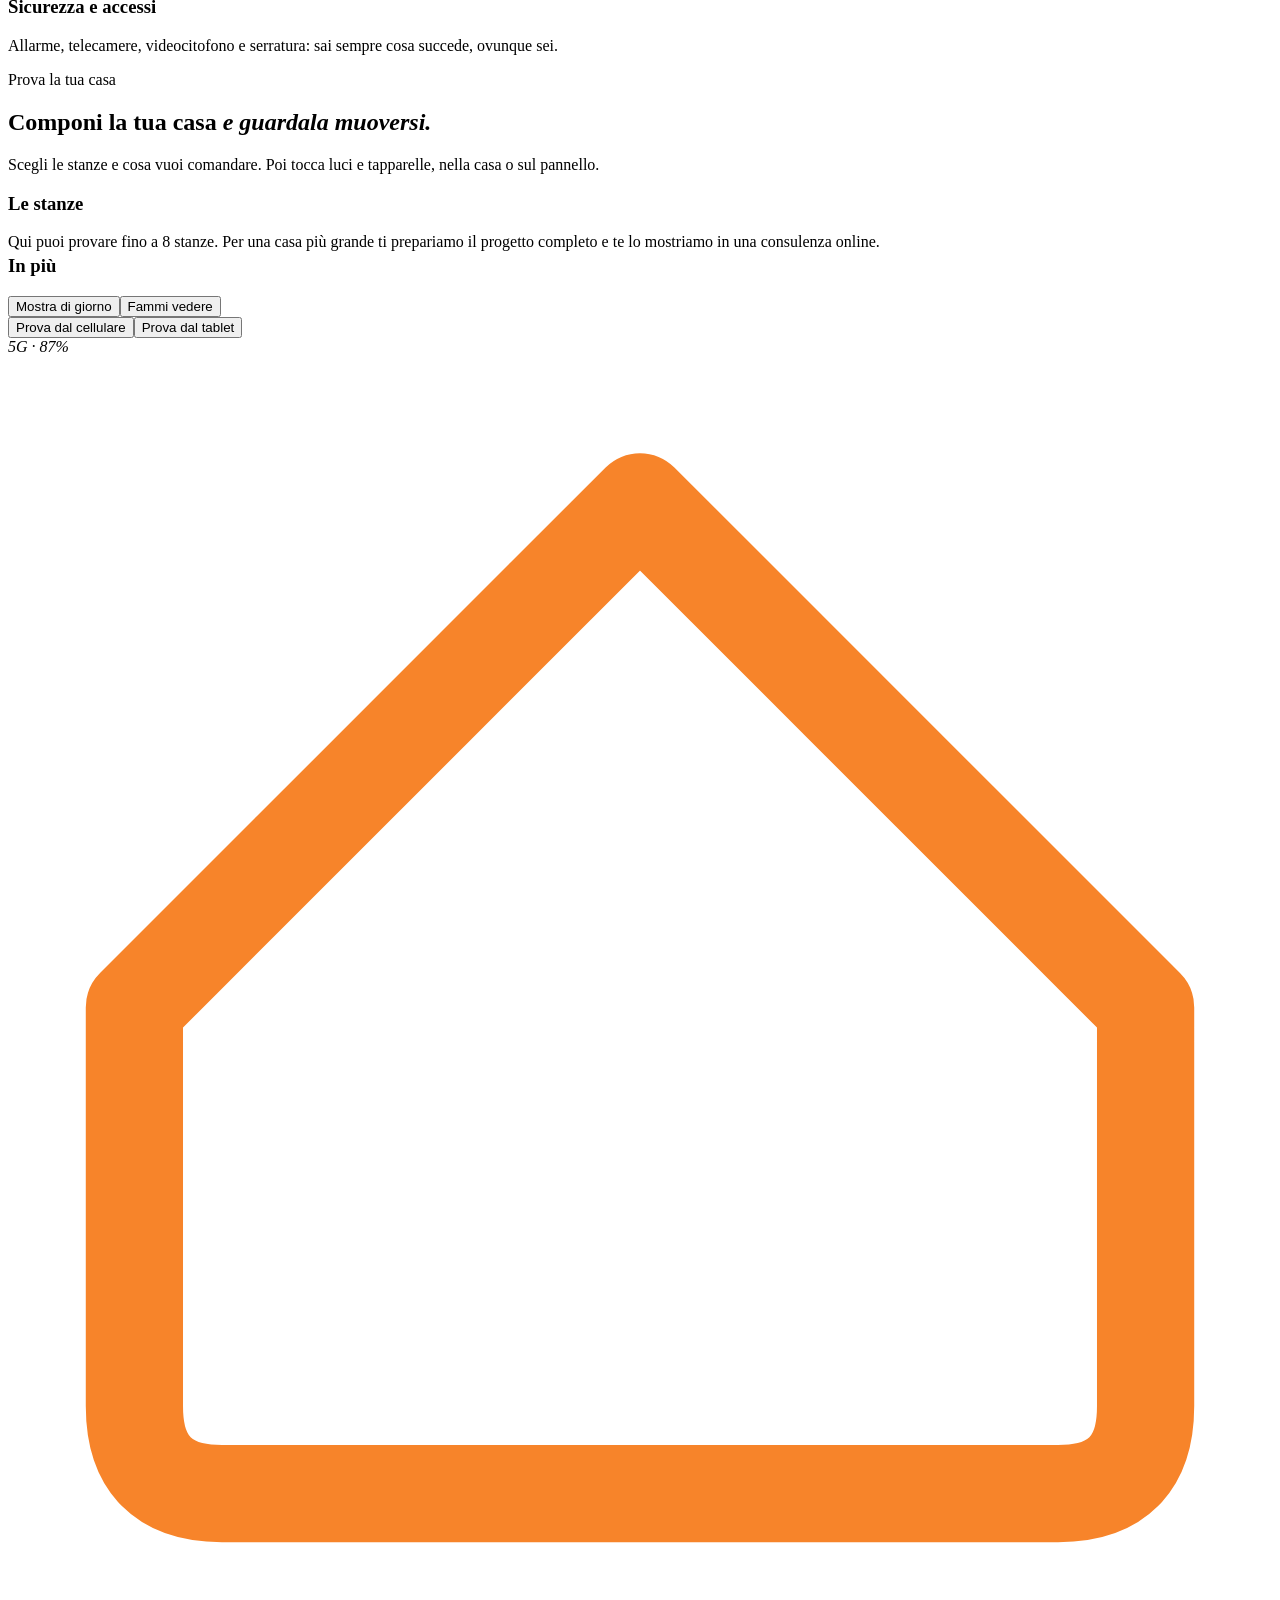
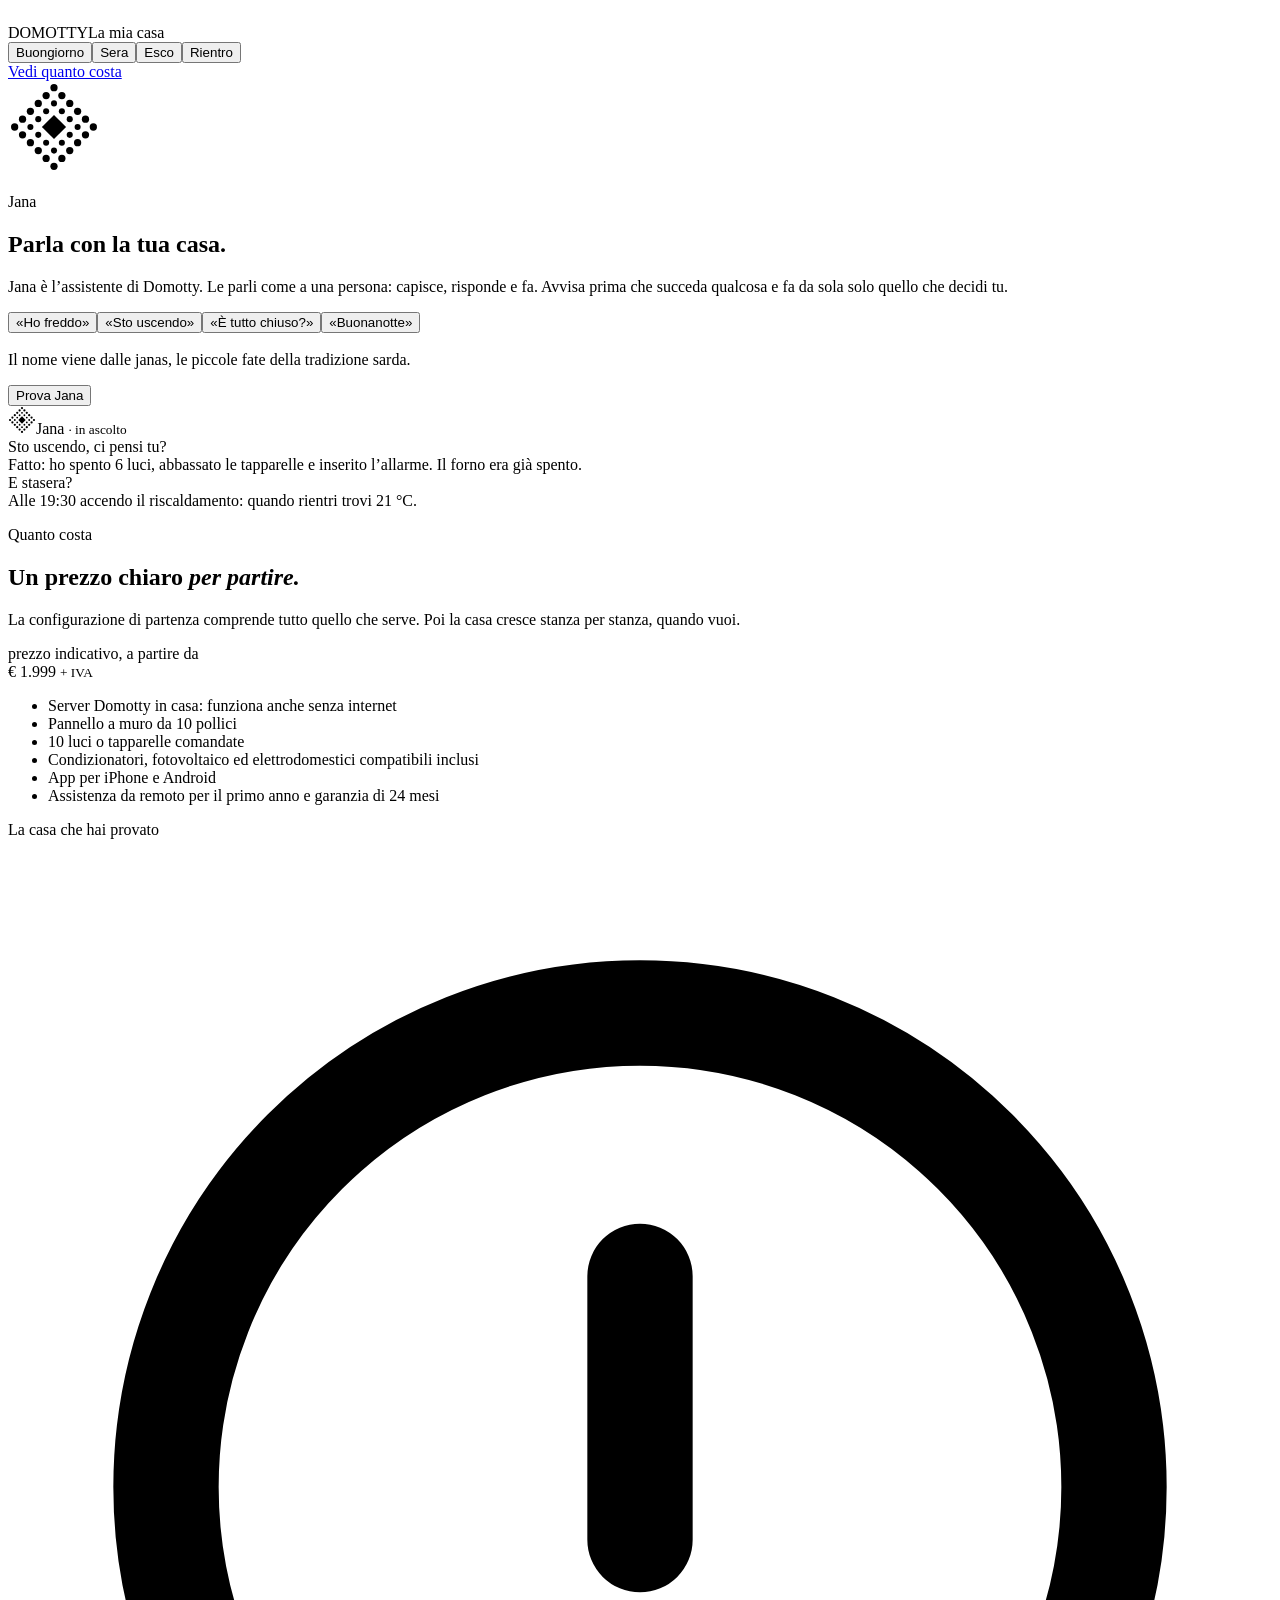
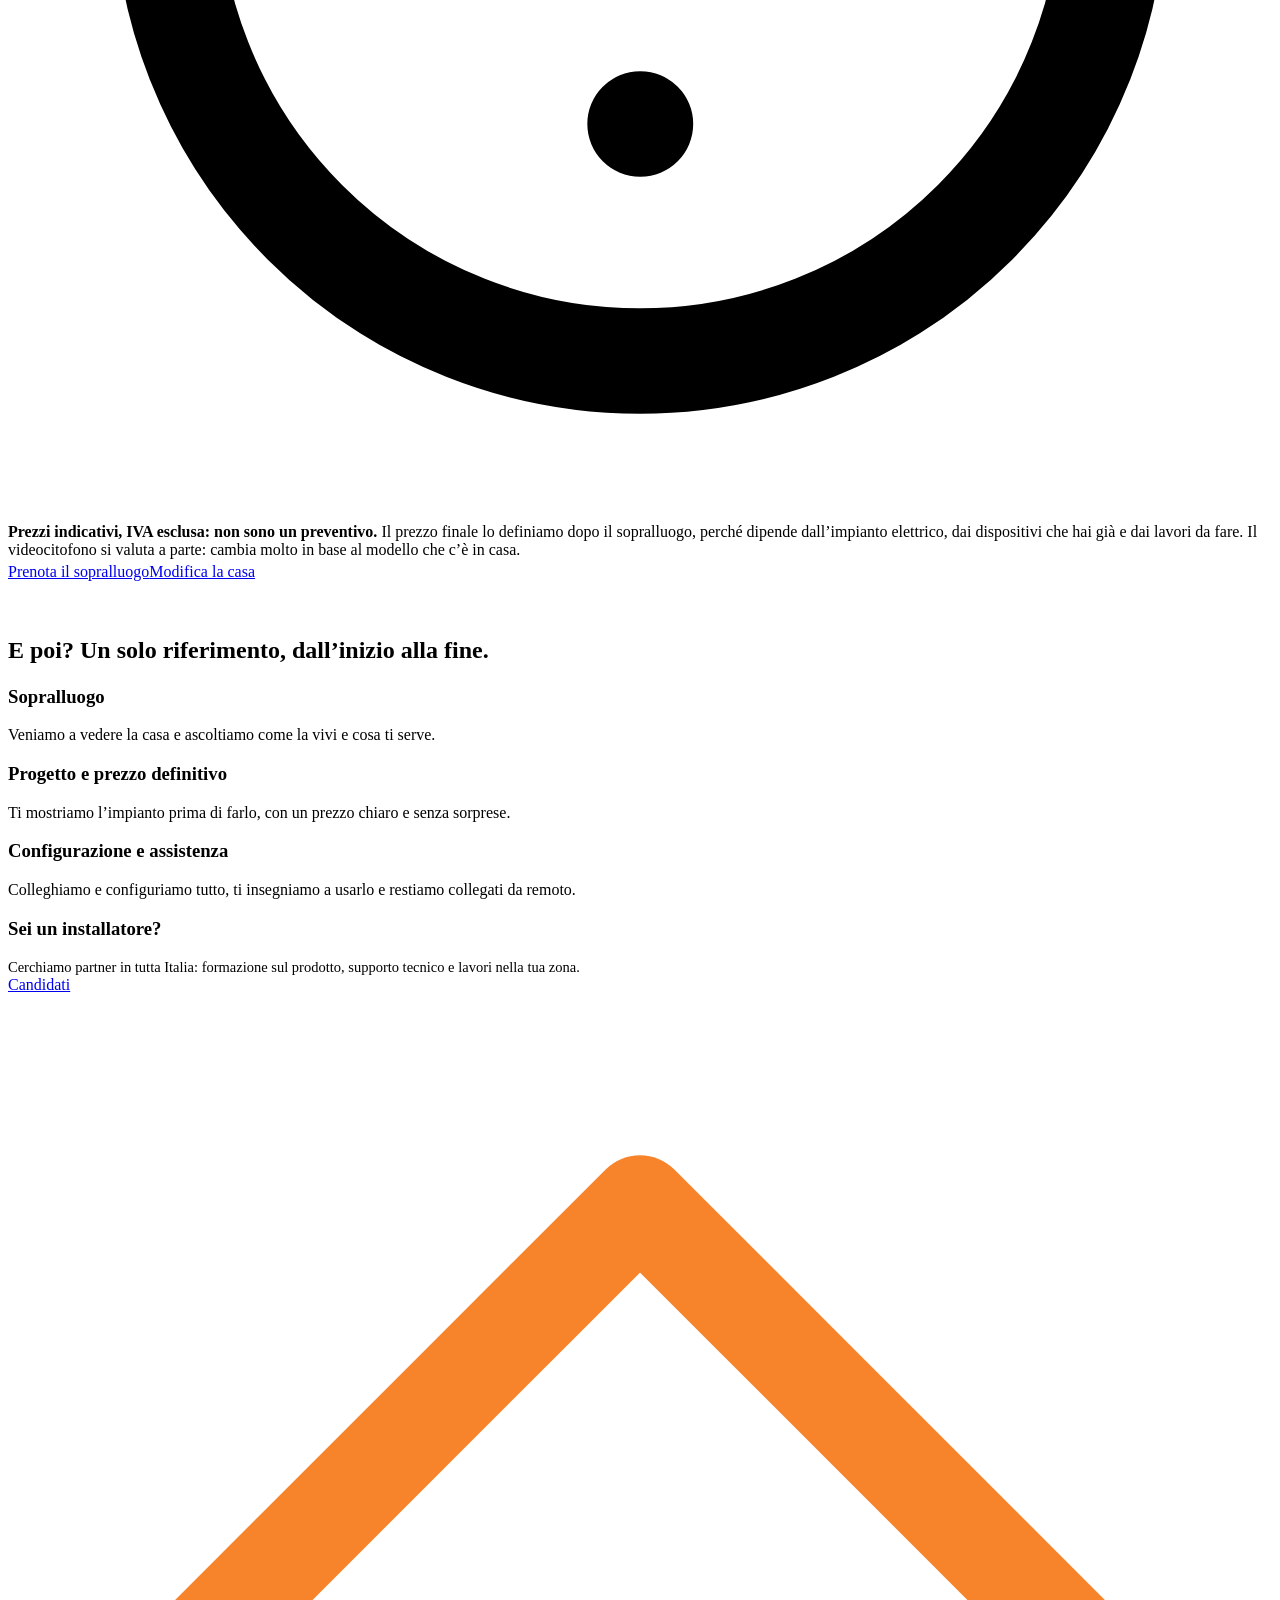
==== commit 598bf58f: "Nuova home, pagine Aziende e Installatori Home più corta (Prova la tua casa, Jana, prezzo alla fine," ====
--- a/index.html
+++ b/index.html
@@ -1,31 +1,27 @@
-<!doctype html>
+<!DOCTYPE html>
 <html lang="it">
 <head>
 <meta charset="utf-8">
 <meta name="viewport" content="width=device-width, initial-scale=1">
-<title>Domotty — Domotica su misura e software per le aziende</title>
-<meta name="description" content="La domotica alla portata di tutti, a partire da casa tua: luci, clima, sicurezza ed energia in un’unica app. Con Jana, l’assistente a cui parli in modo naturale. E il software per le aziende, con Maistu.">
+<title>Domotty — Domotica su misura, configurata da noi</title>
+<meta name="description" content="Luci, tapparelle, clima e sicurezza in un’unica app e su un pannello a muro. Prova la tua casa, parla con Jana e scopri quanto costa. Domotty, San Sperate (CA).">
 <link rel="canonical" href="https://domotty.it/">
 <meta name="theme-color" content="#0B1A33">
 <meta property="og:type" content="website">
 <meta property="og:site_name" content="Domotty">
-<meta property="og:title" content="Domotty — Domotica su misura e software per le aziende">
-<meta property="og:description" content="La domotica alla portata di tutti, a partire da casa tua: luci, clima, sicurezza ed energia in un’unica app. Con Jana, l’assistente a cui parli in modo naturale. E il software per le aziende, con Maistu.">
+<meta property="og:title" content="Domotty — Domotica su misura, configurata da noi">
+<meta property="og:description" content="Luci, tapparelle, clima e sicurezza in un’unica app e su un pannello a muro. Prova la tua casa, parla con Jana e scopri quanto costa. Domotty, San Sperate (CA).">
 <meta property="og:url" content="https://domotty.it/">
 <meta property="og:image" content="https://domotty.it/assets/img/og-image.png">
 <meta property="og:locale" content="it_IT">
 <link rel="icon" href="assets/img/favicon.svg" type="image/svg+xml">
 <link rel="apple-touch-icon" href="assets/img/apple-touch-icon.png">
 <link rel="preload" href="assets/fonts/poppins-latin-600-normal.woff2" as="font" type="font/woff2" crossorigin>
-<link rel="stylesheet" href="assets/css/fonts.css?v=20261025j">
-<link rel="stylesheet" href="assets/css/site.css?v=20261025j">
-<script type="application/ld+json">{"@context":"https://schema.org","@type":"LocalBusiness","name":"Domotty S.r.l.","url":"https://domotty.it/","logo":"https://domotty.it/assets/img/apple-touch-icon.png","email":"assistenza@domotty.it","vatID":"IT04208000929","telephone":"+390706270231","sameAs":["https://www.instagram.com/domotty_italia","https://www.facebook.com/profile.php?id=61586414318326"],"description":"Domotica su misura per case e uffici, software in cloud, gestionali e intelligenza artificiale per le aziende.","address":{"@type":"PostalAddress","streetAddress":"Via Monsignor Cherchi 26","postalCode":"09027","addressLocality":"San Sperate","addressRegion":"CA","addressCountry":"IT"}}</script>
+<link rel="stylesheet" href="assets/css/fonts.css?v=20261112a">
+<link rel="stylesheet" href="assets/css/home.css?v=20261112a">
+<script type="application/ld+json">{"@context":"https://schema.org","@type":"LocalBusiness","name":"Domotty S.r.l.","url":"https://domotty.it/","logo":"https://domotty.it/assets/img/apple-touch-icon.png","email":"assistenza@domotty.it","vatID":"IT04208000929","telephone":"+390706270231","sameAs":["https://www.instagram.com/domotty_italia","https://www.facebook.com/profile.php?id=61586414318326"],"description":"Domotica su misura per case e uffici, software in cloud, gestionali e intelligenza artificiale per le aziende.","address":{"@type":"PostalAddress","streetAddress":"Via Monsignor Cherchi 26","postalCode":"09026","addressLocality":"San Sperate","addressRegion":"CA","addressCountry":"IT"}}</script>
 </head>
-<body>
-<div class="dm">
-<script>try{if(localStorage.getItem('domotty-theme')==='light'){document.currentScript.parentNode.classList.add('light');document.documentElement.classList.add('light')}}catch(e){}</script>
-
-<!-- BACKGROUND -->
+<body class="dm">
 <div class="bgfx" aria-hidden="true">
   <svg class="plan" viewBox="0 0 1200 800">
     <g stroke="#F7842A">
@@ -54,949 +50,136 @@
   <div class="fx w" style="left: 30%; top: 130%; --sp: -3000px; --rt: -70deg"><svg width="84" height="84" viewBox="0 0 24 24" fill="none" stroke="currentColor" stroke-width=".8"><path d="M4 4h16v16H4zM4 9h16M4 14h16"></path></svg></div>
 </div>
 
-<!-- INSTALLATORI: striscia in cima e linguetta laterale -->
-<div class="inst-bar"><strong>Cerchiamo installatori in tutta Italia.</strong> <span>Installa la domotica Domotty nella tua zona.</span> <a href="#installatori">Candidati</a></div>
-
-<!-- NAV -->
-<header class="nav">
-  <div class="nav-in">
-    <a class="brand" href="#top" aria-label="Domotty, torna all'inizio">
-      <svg width="34" height="34" viewBox="0 0 120 120" aria-hidden="true"><path d="M22 58 L60 22 L98 58 V100 Q98 106 92 106 H28 Q22 106 22 100 Z" fill="none" stroke="#F7842A" stroke-width="10" stroke-linejoin="round"></path><path class="ld" fill="#FFFFFF" fill-rule="evenodd" d="M47 48 H60 A22 22 0 0 1 60 92 H47 Q43 92 43 88 V52 Q43 48 47 48 Z M53 58 V82 H59 A12 12 0 0 0 59 58 Z"></path></svg>
-      <span class="brand-word">DOMOTTY</span>
-    </a>
-    <nav class="nav-links" aria-label="Sezioni">
-      <a href="#domotica">Domotica</a>
-      <a href="#prezzi">Prezzi</a>
-      <a href="#strutture">Strutture</a>
-      <a href="#jana">Jana</a>
-      <a href="#realizzazioni">Realizzazioni</a>
-      <a href="#software">Software</a>
-      <a href="#aicore">AI CORE</a>
-      <a href="#metodo">Metodo</a>
-      <a href="#installatori">Installatori</a>
-      <button class="btn btn-or" data-open="Informazioni generali">Contattaci</button>
-      <button class="btn btn-gh nav-nl" type="button" data-nl-open aria-label="Iscriviti alla newsletter"><svg width="16" height="16" viewBox="0 0 24 24" fill="none" stroke="currentColor" stroke-width="1.8" aria-hidden="true"><rect x="3" y="5" width="18" height="14" rx="2"></rect><path d="M3 7l9 6 9-6"></path></svg><span>Newsletter</span></button>
-      <button class="theme" id="theme-toggle" aria-label="Passa al tema chiaro" aria-pressed="false">
-        <span class="knob"></span>
-        <svg class="mo" width="18" height="18" viewBox="0 0 24 24" fill="none" stroke="currentColor" stroke-width="1.8" stroke-linecap="round" stroke-linejoin="round" aria-hidden="true"><path d="M20 14.5A8 8 0 0 1 9.5 4a8 8 0 1 0 10.5 10.5z"></path></svg>
-        <svg class="su" width="18" height="18" viewBox="0 0 24 24" fill="none" stroke="currentColor" stroke-width="1.8" stroke-linecap="round" aria-hidden="true"><circle cx="12" cy="12" r="4"></circle><path d="M12 2v2M12 20v2M2 12h2M20 12h2M4.9 4.9l1.4 1.4M17.7 17.7l1.4 1.4M4.9 19.1l1.4-1.4M17.7 6.3l1.4-1.4"></path></svg>
-      </button>
-    </nav>
-  </div>
-</header>
-
-<!-- HERO -->
-<section class="hero" id="top" data-sc="out">
-  <div class="halo" style="width: 900px; height: 900px; left: 50%; top: 44%; transform: translate(-50%, -50%)"></div>
-  <div class="hero-stage">
-    <svg width="150" height="150" viewBox="0 0 120 120" role="img" aria-label="Logo Domotty">
-      <defs><radialGradient id="hg" cx="50%" cy="58%" r="50%"><stop offset="0%" stop-color="#F7842A" stop-opacity=".55"></stop><stop offset="100%" stop-color="#F7842A" stop-opacity="0"></stop></radialGradient></defs>
-      <circle class="lg-glow" cx="60" cy="68" r="56" fill="url(#hg)"></circle>
-      <path class="lg-house" d="M22 58 L60 22 L98 58 V100 Q98 106 92 106 H28 Q22 106 22 100 Z"></path>
-      <path class="lg-d" fill-rule="evenodd" d="M47 48 H60 A22 22 0 0 1 60 92 H47 Q43 92 43 88 V52 Q43 48 47 48 Z M53 58 V82 H59 A12 12 0 0 0 59 58 Z"></path>
-    </svg>
-    <div class="word" aria-label="Domotty"><span style="--i: 0">D</span><span style="--i: 1">O</span><span style="--i: 2">M</span><span style="--i: 3">O</span><span style="--i: 4">T</span><span style="--i: 5">T</span><span style="--i: 6">Y</span></div>
-    <div class="claim">Domotica per tutti · Jana · Software</div>
-    <h1 class="hero-h">La tua casa, <span class="a">più intelligente.</span></h1>
-    <p class="hero-p">La domotica alla portata di tutti, a partire da casa tua: luci, clima, tapparelle, sicurezza ed energia in un'unica app, e Jana, l'assistente a cui parli in modo naturale. Poi la portiamo anche in negozi, uffici e aziende, insieme al software.</p>
-    <div class="hero-cta">
-      <button class="btn btn-or" data-open="Domotica casa o ufficio">Progetta la tua casa smart
-        <svg width="18" height="18" viewBox="0 0 24 24" fill="none" stroke="currentColor" stroke-width="1.8" aria-hidden="true"><path d="M5 12h14M13 6l6 6-6 6"></path></svg>
-      </button>
-      <button class="btn btn-gh" type="button" data-jana-open>Prova Jana</button>
-    </div>
-  </div>
-  <div class="scroll-ind mono"><div class="mouse"></div>SCORRI</div>
-</section>
-
-<!-- MANIFESTO -->
-<section class="pinwrap" data-sc="pin" style="height: 2000px">
-  <div class="pin">
-    <div class="wrap">
-      <p class="man-text split" style="--cnt: 32; --sp: 1.25"><span class="w" style="--i: 0">Tutto</span> <span class="w" style="--i: 1">parte</span> <span class="w a" style="--i: 2">dalla</span> <span class="w a" style="--i: 3">casa.</span> <span class="w" style="--i: 4">Luci,</span> <span class="w" style="--i: 5">clima,</span> <span class="w" style="--i: 6">sicurezza</span> <span class="w" style="--i: 7">ed</span> <span class="w" style="--i: 8">energia</span> <span class="w" style="--i: 9">che</span> <span class="w" style="--i: 10">lavorano</span> <span class="w" style="--i: 11">da</span> <span class="w" style="--i: 12">soli,</span> <span class="w" style="--i: 13">e</span> <span class="w a" style="--i: 14">Jana</span> <span class="w a" style="--i: 15">che</span> <span class="w a" style="--i: 16">ti</span> <span class="w" style="--i: 17">ascolta.</span> <span class="w" style="--i: 18">Poi</span> <span class="w" style="--i: 19">portiamo</span> <span class="w" style="--i: 20">la</span> <span class="w" style="--i: 21">stessa</span> <span class="w" style="--i: 22">intelligenza</span> <span class="w" style="--i: 23">in</span> <span class="w" style="--i: 24">negozi,</span> <span class="w" style="--i: 25">uffici</span> <span class="w" style="--i: 26">e</span> <span class="w" style="--i: 27">aziende,</span> <span class="w" style="--i: 28">con</span> <span class="w" style="--i: 29">software</span> <span class="w" style="--i: 30">su</span> <span class="w" style="--i: 31">misura.</span></p>
-    </div>
-  </div>
-</section>
-
-<!-- 01 · DOMOTICA -->
-<section class="pinwrap" id="domotica" data-sc="pin" style="height: 5800px">
-  <div class="pin">
-    <div class="wrap dstage">
-      <div class="dgrid">
-        <div class="dleft">
-          <span class="label">01 · Domotica</span>
-          <h2 class="h2 split" style="--cnt: 6; --sp: 14"><span class="w" style="--i: 0">Una</span> <span class="w" style="--i: 1">casa</span> <span class="w" style="--i: 2">che</span> <span class="w a" style="--i: 3">lavora</span> <span class="w a" style="--i: 4">per</span> <span class="w a" style="--i: 5">te.</span></h2>
-          <div class="rail pf" style="--st: .04; --sl: 30" aria-hidden="true"><span style="--i: 0"></span><span style="--i: 1"></span><span style="--i: 2"></span><span style="--i: 3"></span><span style="--i: 4"></span><span style="--i: 5"></span><span style="--i: 6"></span></div>
-          <div class="steps-box">
-            <div class="dstep" style="--i: 0"><span class="k">01 / 07</span><h3>Luci e scenari</h3><p>Accendi un'atmosfera, non una lampadina. Scenari per ogni momento della giornata, luci che si spengono da sole quando esci.</p></div>
-            <div class="dstep" style="--i: 1"><span class="k">02 / 07</span><h3>Clima ed energia</h3><p>Climatizzazione stanza per stanza, fotovoltaico e accumulo integrati. Consumi sempre sotto controllo.</p></div>
-            <div class="dstep" style="--i: 2"><span class="k">03 / 07</span><h3>Tapparelle e tende</h3><p>Si alzano con il sole, si abbassano al tramonto o quando fa troppo caldo. Senza che tu debba pensarci.</p></div>
-            <div class="dstep" style="--i: 3"><span class="k">04 / 07</span><h3>Termoidraulica</h3><p>Pompa di calore, riscaldamento a pavimento, radiatori e acqua calda, regolati in automatico e da remoto.</p></div>
-            <div class="dstep" style="--i: 4"><span class="k">05 / 07</span><h3>Elettrodomestici</h3><p>Forno, lavatrice, frigorifero e robot collegati: partono quando l'energia costa meno e ti avvisano quando hanno finito.</p></div>
-            <div class="dstep" style="--i: 5"><span class="k">06 / 07</span><h3>Sicurezza e accessi</h3><p>Allarme, telecamere, sensori su porte e finestre, videocitofono e serratura smart. Sai sempre cosa succede.</p></div>
-            <div class="dstep" style="--i: 6; --last: 1"><span class="k">07 / 07</span><h3>Tutto connesso, un'unica app</h3><p>Ogni impianto parla con gli altri e con te: dall'app, dal pannello a muro o con la voce.</p></div>
-          </div>
-          <div class="pf" style="--st: .08; --sl: 14"><button class="btn btn-or" data-open="Domotica casa o ufficio">Progetta la tua casa smart</button></div>
+
+<div class="strip">Cerchiamo installatori in tutta Italia. <a href="installatori.html">Candidati</a></div>
+<nav class="nav" aria-label="Menu principale"><div class="wrap">
+  <a class="logo" href="#top" aria-label="Domotty, torna su"><svg viewBox="190 85 260 260" aria-hidden="true"><path d="M320 319 H234 Q216 319 216 301 V219 L320 115 L424 219 V301 Q424 319 406 319 Z" fill="none" stroke="#F7842A" stroke-width="20" stroke-linejoin="round" stroke-linecap="round"/><path d="M282 188 H318 A52 52 0 0 1 318 292 H282 Q276 292 276 286 V194 Q276 188 282 188 Z M296 208 H318 A32 32 0 0 1 318 272 H296 Z" fill="#FFFFFF" fill-rule="evenodd"/></svg>DOMOTTY</a>
+  <div class="menu"><a href="#domotica">Domotica</a><a href="#prova">Prova la tua casa</a><a href="#jana">Jana</a><a href="aziende.html">Aziende</a><a href="#prezzo">Prezzi</a></div>
+  <button class="btn pri" type="button" data-open="Informazioni generali">Contattaci</button>
+</div></nav>
+
+<header class="hero" id="top"><div class="wrap">
+  <div>
+    <p class="eyebrow">Domotica su misura</p>
+    <h1>La tua casa, <em>più intelligente.</em></h1>
+    <p class="lead">Luci, tapparelle, clima e sicurezza si comandano da un’unica app e da un pannello a muro. Pensiamo a tutto noi: progetto, configurazione e assistenza.</p>
+    <div class="cta"><a class="btn pri" href="#prova">Prova la tua casa</a><a class="btn" href="https://wa.me/393202812627" target="_blank" rel="noopener">Scrivici su WhatsApp</a></div>
+    <div class="trust"><span>Funziona anche senza internet</span><span>Integra quello che hai già</span><span>Assistenza da remoto inclusa</span></div>
+  </div>
+  <div class="hero-art" id="heroArt" aria-label="Esempio di casa Domotty"><div class="hero-tag"><i></i><span id="heroTag">Scenario «Sera»: luci accese, tapparelle giù</span></div></div>
+</div></header>
+
+<section id="domotica"><div class="wrap">
+  <div class="sec-h"><p class="eyebrow">Cosa fa</p><h2>Tutta la casa, <em>in un’unica app.</em></h2><p class="lead">Ogni impianto parla con gli altri e con te: dal telefono, dal pannello a muro o con la voce.</p></div>
+  <div class="grid6">
+    <div class="feat"><svg viewBox="0 0 24 24" fill="none" stroke="currentColor" stroke-width="1.8" stroke-linecap="round"><path d="M9 18h6M10 21h4M12 3a6 6 0 0 0-3.5 10.9c.6.5 1 1.2 1 2.1h5c0-.9.4-1.6 1-2.1A6 6 0 0 0 12 3z"/></svg><h3>Luci e scenari</h3><p>Un tocco e cambia l’atmosfera. Quando esci, le luci si spengono da sole.</p></div>
+    <div class="feat"><svg viewBox="0 0 24 24" fill="none" stroke="currentColor" stroke-width="1.8"><rect x="4" y="3" width="16" height="18" rx="1"/><path d="M4 8h16M4 12h16M4 16h16"/></svg><h3>Tapparelle e tende</h3><p>Salgono al mattino, scendono al tramonto o quando fa troppo caldo.</p></div>
+    <div class="feat"><svg viewBox="0 0 24 24" fill="none" stroke="currentColor" stroke-width="1.8" stroke-linecap="round"><rect x="3" y="5" width="18" height="7" rx="2"/><path d="M7 16c0 2-1 3-1 3M12 16v4M17 16c0 2 1 3 1 3"/></svg><h3>Clima ed energia</h3><p>Ogni stanza alla sua temperatura. Consumi e fotovoltaico sempre sotto gli occhi.</p></div>
+    <div class="feat"><svg viewBox="0 0 24 24" fill="none" stroke="currentColor" stroke-width="1.8"><path d="M14 14.8V4a2 2 0 0 0-4 0v10.8a4 4 0 1 0 4 0z"/></svg><h3>Riscaldamento</h3><p>Pompa di calore, pavimento e radiatori regolati in automatico, anche da fuori casa.</p></div>
+    <div class="feat"><svg viewBox="0 0 24 24" fill="none" stroke="currentColor" stroke-width="1.8"><rect x="5" y="3" width="14" height="18" rx="2"/><circle cx="12" cy="13" r="4"/><path d="M8 6h.01M11 6h.01"/></svg><h3>Elettrodomestici</h3><p>Lavatrice e forno partono quando l’energia costa meno e ti avvisano quando hanno finito.</p></div>
+    <div class="feat"><svg viewBox="0 0 24 24" fill="none" stroke="currentColor" stroke-width="1.8" stroke-linejoin="round"><path d="M12 3l8 3v6c0 5-3.5 8-8 9-4.5-1-8-4-8-9V6z"/></svg><h3>Sicurezza e accessi</h3><p>Allarme, telecamere, videocitofono e serratura: sai sempre cosa succede, ovunque sei.</p></div>
+  </div>
+</div></section>
+
+<section id="prova"><div class="wrap">
+  <div class="sec-h"><p class="eyebrow">Prova la tua casa</p><h2>Componi la tua casa <em>e guardala muoversi.</em></h2><p class="lead">Scegli le stanze e cosa vuoi comandare. Poi tocca luci e tapparelle, nella casa o sul pannello.</p></div>
+  <div class="cfg">
+    <div class="panel" aria-label="Configura la casa">
+      <h3>Le stanze</h3>
+      <div id="stanze" style="display:flex;flex-direction:column;gap:10px"></div>
+      <div class="note" id="lim">Qui puoi provare fino a 8 stanze. Per una casa più grande ti prepariamo il progetto completo e te lo mostriamo in una consulenza online.</div>
+      <h3 style="margin-top:4px">In più</h3>
+      <div id="extra" style="display:flex;flex-direction:column;gap:12px"></div>
+    </div>
+    <div class="stage">
+      <div class="stage-bar"><button class="chip" type="button" id="bAmb">Mostra di giorno</button><button class="chip" type="button" id="bDemo">Fammi vedere</button></div>
+      <div class="house" id="house"></div>
+    </div>
+    <div class="device phone" id="device" aria-label="App Domotty">
+      <div class="dev-sw" role="group" aria-label="Dispositivo"><button type="button" data-dev="phone" aria-pressed="true">Prova dal cellulare</button><button type="button" data-dev="tablet" aria-pressed="false">Prova dal tablet</button></div>
+      <div class="frame"><div class="screen">
+        <div class="sbar"><span id="ora2"></span><i>5G · 87%</i></div>
+        <div class="dhead"><span class="lg"><svg viewBox="190 85 260 260" aria-hidden="true"><path d="M320 319 H234 Q216 319 216 301 V219 L320 115 L424 219 V301 Q424 319 406 319 Z" fill="none" stroke="#F7842A" stroke-width="20" stroke-linejoin="round" stroke-linecap="round"/><path d="M282 188 H318 A52 52 0 0 1 318 292 H282 Q276 292 276 286 V194 Q276 188 282 188 Z M296 208 H318 A32 32 0 0 1 318 272 H296 Z" fill="#FFFFFF" fill-rule="evenodd"/></svg>DOMOTTY</span><span>La mia casa</span></div>
+        <div class="dbody">
+          <div class="dside"><div class="note" id="giorno"></div><div class="ora" id="ora"></div>
+          <div class="sc"><button type="button" data-sc="giorno">Buongiorno</button><button type="button" data-sc="sera">Sera</button><button type="button" data-sc="esco">Esco</button><button type="button" data-sc="rientro">Rientro</button></div></div>
+          <div class="tl" id="tl"></div>
         </div>
-        <div class="dright">
-          <svg class="house" viewBox="0 0 800 600" aria-hidden="true">
-            <defs>
-              <linearGradient id="sky" x1="0" y1="0" x2="0" y2="1"><stop offset="0" stop-color="#132A50"></stop><stop offset=".62" stop-color="#2A3E6A"></stop><stop offset="1" stop-color="#8A4E3C"></stop></linearGradient>
-              <linearGradient id="night" x1="0" y1="0" x2="0" y2="1"><stop offset="0" stop-color="#040B1C"></stop><stop offset="1" stop-color="#0C1B38"></stop></linearGradient>
-              <linearGradient id="room" x1="0" y1="0" x2="0" y2="1"><stop offset="0" stop-color="#14294B"></stop><stop offset="1" stop-color="#0D1F3D"></stop></linearGradient>
-              <linearGradient id="glass" x1="0" y1="0" x2="1" y2="1"><stop offset="0" stop-color="#21406E"></stop><stop offset="1" stop-color="#0B1A35"></stop></linearGradient>
-              <radialGradient id="warm" cx="50%" cy="50%" r="50%"><stop offset="0" stop-color="#FFD3A8" stop-opacity=".95"></stop><stop offset=".45" stop-color="#F7A060" stop-opacity=".35"></stop><stop offset="1" stop-color="#F7842A" stop-opacity="0"></stop></radialGradient>
-              <linearGradient id="cone" x1="0" y1="0" x2="0" y2="1"><stop offset="0" stop-color="#FFD3A8" stop-opacity=".55"></stop><stop offset="1" stop-color="#FFD3A8" stop-opacity="0"></stop></linearGradient>
-              <radialGradient id="sunh" cx="50%" cy="50%" r="50%"><stop offset="0" stop-color="#FFB27A" stop-opacity=".6"></stop><stop offset="1" stop-color="#F7842A" stop-opacity="0"></stop></radialGradient>
-              <pattern id="slats" width="10" height="7" patternUnits="userSpaceOnUse"><rect width="10" height="7" fill="#2C4C7E"></rect><rect y="5.5" width="10" height="1.5" fill="#1C3560"></rect></pattern>
-              <pattern id="ufh" width="13" height="8" patternUnits="userSpaceOnUse"><circle cx="6.5" cy="4" r="2.4" fill="none" stroke="#F7842A" stroke-width="1.4"></circle></pattern>
-              <linearGradient id="panel" x1="0" y1="0" x2="1" y2="1"><stop offset="0" stop-color="#2D5A9A"></stop><stop offset="1" stop-color="#132B52"></stop></linearGradient>
-            </defs>
-
-            <!-- SKY -->
-            <rect x="0" y="0" width="800" height="522" rx="28" fill="url(#sky)" style="opacity: var(--O)"></rect>
-            <rect data-n x="0" y="0" width="800" height="522" rx="28" fill="url(#night)" style="opacity: calc(var(--O) * var(--T))"></rect>
-            <g data-n style="opacity: calc(var(--O) * (1 - var(--T))); transform: translateY(calc(var(--T) * 260px))">
-              <circle cx="640" cy="78" r="70" fill="url(#sunh)"></circle>
-              <g class="rays" data-rays style="opacity: var(--C)"><path d="M640 18 V34 M640 122 V138 M580 78 H596 M684 78 H700 M598 36 L609 47 M671 109 L682 120 M598 120 L609 109 M671 47 L682 36" stroke="#FFB27A" stroke-width="2.5" stroke-linecap="round"></path></g>
-              <circle cx="640" cy="78" r="26" fill="#FFB27A"></circle>
-            </g>
-            <g data-n style="opacity: var(--T); transform: translateY(calc((1 - var(--T)) * 70px))">
-              <circle cx="160" cy="74" r="38" fill="#F5F7FB" opacity=".08"></circle>
-              <circle cx="160" cy="74" r="17" fill="#EEF2FA"></circle>
-              <circle cx="168" cy="68" r="15" fill="#0A1834"></circle>
-            </g>
-            <g data-n fill="#fff" style="opacity: var(--T)">
-              <circle cx="60" cy="40" r="1.4" class="blink"></circle><circle cx="250" cy="30" r="1.2"></circle><circle cx="330" cy="70" r="1.5" class="blink" style="animation-delay: .5s"></circle><circle cx="520" cy="40" r="1.2"></circle><circle cx="740" cy="60" r="1.6" class="blink" style="animation-delay: 1s"></circle><circle cx="610" cy="100" r="1.1"></circle><circle cx="420" cy="22" r="1.3"></circle><circle cx="30" cy="110" r="1.1"></circle>
-            </g>
-
-            <!-- GROUND + GARDEN -->
-            <rect x="0" y="520" width="800" height="80" rx="0" fill="#0A1830" style="opacity: var(--O)"></rect>
-            <path d="M0 521 H800" stroke="#24456F" stroke-width="2" style="opacity: var(--O)"></path>
-            <g style="opacity: var(--F)">
-              <rect x="34" y="452" width="6" height="68" rx="2" fill="#23406A"></rect>
-              <circle cx="37" cy="440" r="26" fill="#173763"></circle><circle cx="22" cy="456" r="16" fill="#163460"></circle><circle cx="52" cy="458" r="15" fill="#1A3A68"></circle>
-              <rect x="60" y="500" width="3" height="20" fill="#3A5A8C"></rect><rect x="57" y="496" width="9" height="6" rx="2" fill="#2F4E7C"></rect>
-            </g>
-
-            <!-- INTERIORS -->
-            <rect x="88" y="160" width="624" height="170" fill="url(#room)" style="opacity: var(--O2)"></rect>
-            <rect x="88" y="340" width="624" height="180" fill="url(#room)" style="opacity: var(--O2)"></rect>
-
-            <!-- WINDOWS -->
-            <g style="opacity: var(--O2)" stroke="#3A5A8C" stroke-width="2">
-              <rect x="104" y="186" width="80" height="80" rx="3" fill="url(#glass)"></rect><path d="M144 186 V266 M104 226 H184"></path>
-              <rect x="398" y="186" width="42" height="40" rx="3" fill="url(#glass)"></rect>
-              <rect x="520" y="186" width="70" height="76" rx="3" fill="url(#glass)"></rect><path d="M555 186 V262"></path>
-              <rect x="100" y="362" width="160" height="134" rx="3" fill="url(#glass)"></rect><path d="M153 362 V496 M206 362 V496"></path>
-              <rect x="475" y="362" width="80" height="62" rx="3" fill="url(#glass)"></rect><path d="M515 362 V424"></path>
-            </g>
-            <g stroke="#FFFFFF" stroke-opacity=".12" stroke-width="6" style="opacity: var(--O2)">
-              <path d="M112 256 L150 194 M408 220 L428 192 M528 252 L566 194 M110 486 L180 370 M184 486 L240 392 M484 416 L520 368"></path>
-            </g>
-
-            <!-- LIGHT GLOWS (behind furniture) -->
-            <g>
-              <circle data-jl="giardino" cx="61" cy="500" r="40" fill="url(#warm)" style="opacity: clamp(0, calc(var(--L) * 5), 1)"></circle>
-              <ellipse data-jl="soggiorno" class="flick" cx="190" cy="420" rx="130" ry="85" fill="url(#warm)" style="opacity: clamp(0, calc(var(--L) * 5 - 1), 1)"></ellipse>
-              <ellipse data-jl="cucina" class="flick" style="animation-delay: .6s; opacity: clamp(0, calc(var(--L) * 5 - 2), 1)" cx="510" cy="420" rx="110" ry="80" fill="url(#warm)"></ellipse>
-              <ellipse data-jl="camera" class="flick" style="animation-delay: 1.1s; opacity: clamp(0, calc(var(--L) * 5 - 3), 1)" cx="300" cy="258" rx="110" ry="70" fill="url(#warm)"></ellipse>
-              <ellipse data-jl="bagno" class="flick" style="animation-delay: .3s; opacity: clamp(0, calc(var(--L) * 5 - 4), 1)" cx="434" cy="250" rx="60" ry="70" fill="url(#warm)"></ellipse>
-              <ellipse data-jl="studio" class="flick" style="animation-delay: .9s; opacity: clamp(0, calc(var(--L) * 5 - 4), 1)" cx="650" cy="250" rx="90" ry="70" fill="url(#warm)"></ellipse>
-              <ellipse data-jl="tecnico" class="flick" style="animation-delay: 1.4s; opacity: clamp(0, calc(var(--L) * 5 - 4), 1)" cx="660" cy="420" rx="60" ry="70" fill="url(#warm)"></ellipse>
-            </g>
-
-            <!-- FURNITURE -->
-            <g style="opacity: var(--F)">
-              <!-- bedroom -->
-              <g fill="#23406A">
-                <rect x="104" y="288" width="80" height="22" rx="3" fill="none" stroke="#3A5A8C" stroke-width="2"></rect>
-                <path d="M114 290 V308 M124 290 V308 M134 290 V308 M144 290 V308 M154 290 V308 M164 290 V308 M174 290 V308" stroke="#3A5A8C" stroke-width="2"></path>
-                <rect x="205" y="296" width="137" height="22" rx="6" fill="#2F4E7C"></rect>
-                <rect x="209" y="285" width="130" height="15" rx="7" fill="#8FA6C8"></rect>
-                <rect x="210" y="284" width="70" height="16" rx="7" fill="#F7842A" opacity=".85"></rect>
-                <rect x="312" y="278" width="25" height="10" rx="4" fill="#F5F7FB"></rect>
-                <rect x="340" y="252" width="10" height="66" rx="3" fill="#1B355C"></rect>
-                <rect x="320" y="252" width="12" height="8" rx="2" fill="#3A5A8C"></rect>
-                <rect x="210" y="318" width="6" height="12"></rect><rect x="332" y="318" width="6" height="12"></rect>
-              </g>
-              <!-- bathroom -->
-              <g>
-                <rect x="376" y="234" width="36" height="32" rx="5" fill="#1B355C" stroke="#3A5A8C" stroke-width="2"></rect>
-                <rect x="372" y="282" width="46" height="7" rx="2" fill="#C3CEE0"></rect>
-                <rect x="375" y="289" width="40" height="30" rx="3" fill="#23406A"></rect>
-                <rect x="424" y="252" width="20" height="54" rx="3" fill="none" stroke="#3A5A8C" stroke-width="2"></rect>
-                <path d="M424 264 H444 M424 276 H444 M424 288 H444" stroke="#3A5A8C" stroke-width="2"></path>
-                <path d="M453 238 V330" stroke="#9CC8FF" stroke-opacity=".45" stroke-width="2"></path>
-                <path d="M494 228 V238 H474 V244" stroke="#C3CEE0" stroke-width="2.5" fill="none"></path>
-                <rect x="466" y="243" width="18" height="4" rx="2" fill="#C3CEE0"></rect>
-              </g>
-              <!-- studio -->
-              <g>
-                <rect x="520" y="276" width="62" height="54" rx="3" fill="#1B355C"></rect>
-                <path d="M520 294 H582 M520 312 H582" stroke="#2F4E7C" stroke-width="2"></path>
-                <rect x="526" y="281" width="6" height="12" fill="#F7842A" opacity=".8"></rect><rect x="534" y="283" width="5" height="10" fill="#8FA6C8"></rect><rect x="545" y="299" width="7" height="12" fill="#8FA6C8"></rect><rect x="555" y="300" width="5" height="11" fill="#F7842A" opacity=".6"></rect>
-                <rect x="600" y="290" width="104" height="5" rx="2" fill="#3A5A8C"></rect>
-                <rect x="606" y="295" width="4" height="35" fill="#3A5A8C"></rect><rect x="694" y="295" width="4" height="35" fill="#3A5A8C"></rect>
-                <rect x="624" y="252" width="58" height="34" rx="3" fill="#0B1A33" stroke="#3A5A8C" stroke-width="2"></rect>
-                <rect x="650" y="286" width="6" height="5" fill="#3A5A8C"></rect>
-                <path d="M620 330 V310 Q620 302 628 302 H642" stroke="#2F4E7C" stroke-width="4" fill="none"></path>
-              </g>
-              <!-- living -->
-              <g>
-                <path d="M300 520 V500 H313 V480 H326 V460 H339 V440 H352 V420 H365 V400 H378 V380 H391 V360 H404 V340 H416 V520 Z" fill="#172E52"></path>
-                <path d="M300 520 V500 H313 V480 H326 V460 H339 V440 H352 V420 H365 V400 H378 V380 H391 V360 H404 V340 H416" fill="none" stroke="#3A5A8C" stroke-width="2.5"></path>
-                <rect x="116" y="466" width="160" height="28" rx="11" fill="#23406A"></rect>
-                <rect x="120" y="486" width="152" height="28" rx="9" fill="#2F4E7C"></rect>
-                <rect x="132" y="476" width="30" height="14" rx="5" fill="#F7842A" opacity=".85"></rect>
-                <rect x="124" y="512" width="5" height="8" fill="#23406A"></rect><rect x="263" y="512" width="5" height="8" fill="#23406A"></rect>
-                <path d="M282 520 V500 H296 V520" fill="#1B355C"></path><circle cx="289" cy="488" r="11" fill="#1F4A3A"></circle><circle cx="282" cy="480" r="7" fill="#24573F"></circle>
-                <circle cx="284" cy="412" r="13" fill="#0B1A33" stroke="#3A5A8C" stroke-width="2"></circle>
-              </g>
-              <!-- kitchen -->
-              <g>
-                <rect x="430" y="350" width="40" height="46" rx="3" fill="#23406A"></rect>
-                <rect x="430" y="470" width="128" height="50" rx="2" fill="#23406A"></rect>
-                <rect x="428" y="465" width="132" height="6" rx="2" fill="#4A6A9C"></rect>
-                <rect x="446" y="478" width="44" height="34" rx="4" fill="#0B1A33" stroke="#4A6A9C" stroke-width="2"></rect>
-                <path d="M500 488 H550 M500 500 H550" stroke="#1B355C" stroke-width="2"></path>
-                <rect x="562" y="380" width="34" height="140" rx="5" fill="#2F4E7C"></rect>
-                <path d="M562 440 H596 M568 400 V430 M568 450 V480" stroke="#1B355C" stroke-width="2.5"></path>
-                <path d="M515 341 V362" stroke="#93A3BE" stroke-width="1.5"></path>
-              </g>
-              <!-- technical room -->
-              <g>
-                <rect x="616" y="350" width="44" height="20" rx="6" fill="#0B1A33" stroke="#F7842A" stroke-width="1.5"></rect>
-                <circle cx="628" cy="360" r="2.5" fill="#F7842A"></circle>
-                <path d="M636 357 H652 M636 363 H648" stroke="#3A5A8C" stroke-width="2"></path>
-                <rect x="616" y="384" width="44" height="54" rx="5" fill="#23406A"></rect>
-                <rect x="623" y="394" width="30" height="34" rx="3" fill="#0B1A33"></rect>
-                <rect x="614" y="464" width="48" height="54" rx="6" fill="#8FA6C8"></rect>
-                <rect x="618" y="468" width="40" height="6" rx="2" fill="#6F86AA"></rect>
-                <circle cx="638" cy="494" r="15" fill="#0B1A33" stroke="#5B7398" stroke-width="2.5"></circle>
-                <rect x="668" y="372" width="38" height="146" rx="14" fill="#2F4E7C" stroke="#4A6A9C" stroke-width="2"></rect>
-                <rect x="676" y="388" width="22" height="12" rx="3" fill="#0B1A33"></rect>
-                <circle cx="687" cy="420" r="6" fill="none" stroke="#93A3BE" stroke-width="1.5"></circle>
-              </g>
-              <!-- outdoor unit -->
-              <g>
-                <rect x="728" y="466" width="60" height="54" rx="6" fill="#23406A" stroke="#4A6A9C" stroke-width="2"></rect>
-                <circle cx="758" cy="493" r="18" fill="#0B1A33" stroke="#4A6A9C" stroke-width="2"></circle>
-              </g>
-              <!-- lamps hardware -->
-              <g fill="#3A5A8C">
-                <rect x="146" y="340" width="10" height="4" rx="1"></rect><rect x="226" y="340" width="10" height="4" rx="1"></rect>
-                <path d="M505 362 h20 l-4 9 h-12 Z"></path>
-                <rect x="429" y="160" width="10" height="4" rx="1"></rect>
-                <path d="M650 160 V182" stroke="#93A3BE" stroke-width="1.5"></path><path d="M640 182 h20 l-4 9 h-12 Z"></path>
-                <rect x="655" y="340" width="10" height="4" rx="1"></rect>
-              </g>
-            </g>
-
-            <!-- LIGHTS ON: bulbs + cones -->
-            <g class="lon" style="opacity: var(--L)">
-              <path data-jl="cucina" d="M505 362 h20 l-4 9 h-12 Z" fill="#FFD3A8"></path><path data-jl="studio" d="M640 182 h20 l-4 9 h-12 Z" fill="#FFD3A8"></path>
-              <rect data-jl="camera" x="320" y="252" width="12" height="8" rx="2" fill="#FFD3A8"></rect>
-              <rect data-jl="soggiorno" x="146" y="340" width="10" height="4" rx="1" fill="#FFD3A8"></rect><rect data-jl="soggiorno" x="226" y="340" width="10" height="4" rx="1" fill="#FFD3A8"></rect><rect data-jl="bagno" x="429" y="160" width="10" height="4" rx="1" fill="#FFD3A8"></rect><rect data-jl="tecnico" x="655" y="340" width="10" height="4" rx="1" fill="#FFD3A8"></rect>
-              <polygon data-jl="soggiorno" data-o=".55" points="146,344 156,344 186,520 116,520" fill="url(#cone)" opacity=".55"></polygon>
-              <polygon data-jl="soggiorno" data-o=".55" points="226,344 236,344 266,520 196,520" fill="url(#cone)" opacity=".55"></polygon>
-              <polygon data-jl="cucina" data-o=".6" points="509,371 521,371 556,466 474,466" fill="url(#cone)" opacity=".6"></polygon>
-              <polygon data-jl="bagno" data-o=".5" points="429,164 439,164 464,330 404,330" fill="url(#cone)" opacity=".5"></polygon>
-              <polygon data-jl="studio" data-o=".6" points="644,191 656,191 690,290 610,290" fill="url(#cone)" opacity=".6"></polygon>
-              <polygon data-jl="tecnico" data-o=".4" points="655,344 665,344 690,460 630,460" fill="url(#cone)" opacity=".4"></polygon>
-              <path data-jl="cucina" d="M432 398 H468" stroke="#FFD3A8" stroke-width="2.5"></path>
-              <circle data-jl="giardino" cx="61" cy="497" r="3" fill="#FFD3A8"></circle>
-            </g>
-
-            <!-- CLIMA -->
-            <g style="opacity: var(--F)">
-              <rect x="212" y="168" width="92" height="20" rx="6" fill="#C3CEE0"></rect>
-              <path d="M218 184 H298" stroke="#93A3BE" stroke-width="2"></path>
-            </g>
-            <g style="opacity: var(--C)">
-              <circle cx="294" cy="176" r="2.5" fill="#7FD3FF" class="blink"></circle>
-              <g stroke="#9CC8FF" stroke-width="2" fill="none" stroke-linecap="round" opacity=".8">
-                <path class="flowl" d="M222 196 q14 10 28 0 t28 0 t28 0"></path>
-                <path class="flowl" style="animation-delay: .3s" d="M222 210 q14 10 28 0 t28 0 t28 0"></path>
-                <path class="flowl" style="animation-delay: .6s" d="M222 224 q14 10 28 0 t28 0 t28 0"></path>
-              </g>
-              <path class="drw" pathLength="100" d="M274 422 A13 13 0 1 1 294 422" stroke="#F7842A" stroke-width="3" style="stroke-dashoffset: calc((1 - var(--C)) * 100px)"></path>
-              <circle cx="284" cy="412" r="3" fill="#F7842A"></circle>
-              <rect x="627" y="398" width="22" height="7" rx="1" fill="#F7842A" style="opacity: clamp(0, calc(var(--C) * 3 - 2), 1)"></rect>
-              <rect x="627" y="408" width="22" height="7" rx="1" fill="#F7842A" style="opacity: clamp(0, calc(var(--C) * 3 - 1), 1)"></rect>
-              <rect x="627" y="418" width="22" height="7" rx="1" fill="#F7842A" style="opacity: clamp(0, calc(var(--C) * 3), 1)"></rect>
-              <path class="flowl" d="M700 140 H744 V411 H712" stroke="#F7842A" stroke-width="2" fill="none"></path>
-            </g>
-            <g data-solar style="opacity: var(--C); transform: translateY(calc((1 - var(--C)) * -110px))">
-              <polygon points="432,147 492,147 506,118 446,118" fill="url(#panel)" stroke="#6C93CC" stroke-width="1.5"></polygon>
-              <polygon points="512,147 572,147 586,118 526,118" fill="url(#panel)" stroke="#6C93CC" stroke-width="1.5"></polygon>
-              <polygon points="592,147 652,147 666,118 606,118" fill="url(#panel)" stroke="#6C93CC" stroke-width="1.5"></polygon>
-              <path d="M462 147 L476 118 M542 147 L556 118 M622 147 L636 118 M439 133 H499 M519 133 H579 M599 133 H659" stroke="#6C93CC" stroke-width="1" opacity=".7"></path>
-            </g>
-
-            <!-- TAPPARELLE -->
-            <g style="opacity: var(--F)" fill="#1B355C">
-              <rect x="100" y="180" width="88" height="7" rx="2"></rect><rect x="394" y="180" width="50" height="7" rx="2"></rect><rect x="516" y="180" width="78" height="7" rx="2"></rect><rect x="96" y="355" width="168" height="8" rx="2"></rect><rect x="471" y="356" width="88" height="7" rx="2"></rect>
-            </g>
-            <g>
-              <rect data-sh="camera" x="104" y="187" width="80" height="80" rx="2" fill="url(#slats)" style="transform-box: fill-box; transform-origin: top; transform: scaleY(var(--T))"></rect>
-              <rect data-sh="bagno" x="398" y="187" width="42" height="40" rx="2" fill="url(#slats)" style="transform-box: fill-box; transform-origin: top; transform: scaleY(var(--T))"></rect>
-              <rect data-sh="studio" x="520" y="187" width="70" height="76" rx="2" fill="url(#slats)" style="transform-box: fill-box; transform-origin: top; transform: scaleY(var(--T))"></rect>
-              <rect data-sh="soggiorno" data-k=".82" x="100" y="363" width="160" height="133" rx="2" fill="url(#slats)" style="transform-box: fill-box; transform-origin: top; transform: scaleY(calc(var(--T) * .82))"></rect>
-              <rect data-sh="cucina" x="475" y="363" width="80" height="62" rx="2" fill="url(#slats)" style="transform-box: fill-box; transform-origin: top; transform: scaleY(var(--T))"></rect>
-            </g>
-
-            <!-- STRUCTURE (walls, slabs) -->
-            <g fill="#1F3B66" style="opacity: var(--O2)">
-              <rect x="80" y="154" width="8" height="366"></rect>
-              <rect x="712" y="154" width="8" height="366"></rect>
-              <rect x="80" y="330" width="640" height="10"></rect>
-              <rect x="64" y="146" width="672" height="14" rx="2"></rect>
-              <rect x="360" y="160" width="6" height="88"></rect>
-              <rect x="500" y="160" width="6" height="88"></rect>
-              <rect x="420" y="340" width="6" height="84"></rect>
-              <rect x="604" y="340" width="6" height="100"></rect>
-            </g>
-
-            <!-- TERMOIDRAULICA -->
-            <rect x="92" y="521" width="512" height="8" fill="url(#ufh)" style="transform-box: fill-box; transform-origin: left; transform: scaleX(var(--H))"></rect>
-            <rect x="92" y="331" width="612" height="8" fill="url(#ufh)" style="transform-box: fill-box; transform-origin: left; transform: scaleX(var(--H))"></rect>
-            <path class="drw" pathLength="100" d="M680 372 V356 H708 V336" stroke="#F7842A" stroke-width="3" style="stroke-dashoffset: calc((1 - var(--H)) * 100px)"></path>
-            <path class="drw" pathLength="100" d="M690 518 V526 H604" stroke="#F7842A" stroke-width="3" style="stroke-dashoffset: calc((1 - var(--H)) * 100px)"></path>
-            <path class="drw" pathLength="100" d="M728 506 H706" stroke="#7FB2FF" stroke-width="3" style="stroke-dashoffset: calc((1 - var(--H)) * 100px)"></path>
-            <path class="drw" pathLength="100" d="M144 330 V310 M434 330 V306" stroke="#F7842A" stroke-width="2.5" style="stroke-dashoffset: calc((1 - var(--H)) * 100px)"></path>
-            <g style="opacity: var(--H)">
-              <path class="flowl2" d="M680 372 V356 H708 V336" stroke="#FFD3A8" stroke-width="1.5" fill="none"></path>
-              <path class="flowl2" d="M728 506 H706" stroke="#CFE4FF" stroke-width="1.5" fill="none"></path>
-              <rect x="104" y="288" width="80" height="22" rx="3" fill="#F7842A" opacity=".25"></rect>
-              <g stroke="#FFB27A" stroke-width="2" fill="none" stroke-linecap="round">
-                <path class="heatw" d="M118 284 q5 -7 0 -14 q-5 -7 0 -14"></path>
-                <path class="heatw" style="animation-delay: .8s" d="M144 284 q5 -7 0 -14 q-5 -7 0 -14"></path>
-                <path class="heatw" style="animation-delay: 1.6s" d="M170 284 q5 -7 0 -14 q-5 -7 0 -14"></path>
-              </g>
-              <rect x="424" y="252" width="20" height="54" rx="3" fill="#F7842A" opacity=".3"></rect>
-              <g fill="#9CC8FF">
-                <rect class="drop" x="469" y="250" width="1.6" height="7" rx="1"></rect><rect class="drop" style="animation-delay: .3s" x="475" y="250" width="1.6" height="7" rx="1"></rect><rect class="drop" style="animation-delay: .6s" x="481" y="250" width="1.6" height="7" rx="1"></rect><rect class="drop" style="animation-delay: .15s" x="472" y="250" width="1.6" height="7" rx="1"></rect><rect class="drop" style="animation-delay: .45s" x="478" y="250" width="1.6" height="7" rx="1"></rect>
-              </g>
-              <rect x="676" y="388" width="22" height="12" rx="3" fill="#F7842A" opacity=".85"></rect>
-              <g class="spinf"><path d="M758 477 Q764 487 758 493 Q748 489 758 477 Z M774 493 Q764 499 758 493 Q762 483 774 493 Z M758 509 Q752 499 758 493 Q768 497 758 509 Z M742 493 Q752 487 758 493 Q754 503 742 493 Z" fill="#4A6A9C"></path></g>
-              <circle cx="758" cy="493" r="3" fill="#F7842A"></circle>
-            </g>
-
-            <!-- ELETTRODOMESTICI -->
-            <g style="opacity: var(--E)">
-              <rect class="flick" x="450" y="482" width="36" height="26" rx="3" fill="#F7842A" opacity=".75"></rect>
-              <ellipse cx="525" cy="465" rx="22" ry="3" fill="#FF6A3D" opacity=".85"></ellipse>
-              <ellipse cx="525" cy="461" rx="34" ry="10" fill="url(#warm)" opacity=".7"></ellipse>
-              <circle cx="589" cy="392" r="2.5" fill="#7FD3FF" class="blink"></circle>
-              <circle class="spins" cx="638" cy="494" r="10" fill="none" stroke="#9CC8FF" stroke-width="2.5" stroke-dasharray="10 6"></circle>
-              <rect x="628" y="257" width="48" height="24" rx="2" fill="#2B5A96" opacity=".75"></rect>
-              <path d="M632 265 H660 M632 272 H650" stroke="#CFE4FF" stroke-width="2" opacity=".8"></path>
-              <g class="robot"><ellipse cx="122" cy="516" rx="13" ry="4.5" fill="#C3CEE0"></ellipse><rect x="112" y="510" width="20" height="6" rx="3" fill="#E7ECF5"></rect><circle cx="126" cy="512" r="1.6" fill="#F7842A"></circle></g>
-              <circle class="ping" cx="468" cy="495" r="8" fill="none" stroke="#F7842A" stroke-width="1.5"></circle>
-              <circle class="ping" style="animation-delay: .7s" cx="638" cy="494" r="8" fill="none" stroke="#F7842A" stroke-width="1.5"></circle>
-              <circle class="ping" style="animation-delay: 1.4s" cx="579" cy="400" r="8" fill="none" stroke="#F7842A" stroke-width="1.5"></circle>
-            </g>
-
-            <!-- STRUCTURE OUTLINE (drawn first) -->
-            <path class="drw" pathLength="100" d="M80 520 V154 H720 V520" stroke="#F7842A" stroke-width="4" style="stroke-dashoffset: calc((1 - var(--O)) * 100px)"></path>
-            <path class="drw" pathLength="100" d="M60 146 H740" stroke="#F7842A" stroke-width="4" style="stroke-dashoffset: calc((1 - var(--O)) * 100px)"></path>
-            <path class="drw" pathLength="100" d="M80 335 H720" stroke="#F7842A" stroke-width="2" stroke-opacity=".6" style="stroke-dashoffset: calc((1 - var(--O2)) * 100px)"></path>
-            <path class="drw" pathLength="100" d="M0 521 H800" stroke="#F7842A" stroke-width="1.5" stroke-opacity=".5" style="stroke-dashoffset: calc((1 - var(--O)) * 100px)"></path>
-
-            <!-- SICUREZZA -->
-            <path class="drw" pathLength="100" d="M24 96 H776 V546 H24 Z" stroke="#F7842A" stroke-width="1.5" stroke-opacity=".5" style="stroke-dashoffset: calc((1 - var(--S)) * 100px)"></path>
-            <g style="opacity: var(--S)">
-              <polygon class="camL" points="64,176 4,140 4,226" fill="#F7842A" opacity=".16"></polygon>
-              <rect x="56" y="170" width="22" height="12" rx="3" fill="#C3CEE0"></rect><circle cx="60" cy="176" r="3" fill="#F7842A" class="blink"></circle>
-              <polygon class="camR" points="736,352 800,316 800,394" fill="#F7842A" opacity=".16"></polygon>
-              <rect x="722" y="346" width="22" height="12" rx="3" fill="#C3CEE0"></rect><circle cx="740" cy="352" r="3" fill="#F7842A" class="blink"></circle>
-              <rect x="66" y="418" width="12" height="24" rx="3" fill="#C3CEE0"></rect><rect x="68" y="421" width="8" height="7" rx="1" fill="#0B1A33"></rect><circle cx="72" cy="436" r="2" fill="#F7842A" class="blink"></circle>
-              <g fill="#F7842A">
-                <circle class="blink" cx="182" cy="190" r="3"></circle><circle class="blink" style="animation-delay: .3s" cx="438" cy="190" r="3"></circle><circle class="blink" style="animation-delay: .6s" cx="588" cy="190" r="3"></circle><circle class="blink" style="animation-delay: .9s" cx="258" cy="366" r="3"></circle><circle class="blink" style="animation-delay: 1.2s" cx="553" cy="366" r="3"></circle>
-              </g>
-            </g>
-            <g style="opacity: var(--S); transform-box: fill-box; transform-origin: center; transform: scale(calc(.3 + var(--S) * .7))">
-              <circle cx="300" cy="104" r="32" fill="#F7842A" opacity=".18"></circle>
-              <circle cx="300" cy="104" r="22" fill="#F7842A"></circle>
-              <path d="M300 91 l10 4 v7 c0 6 -4 10 -10 12 c-6 -2 -10 -6 -10 -12 v-7 Z" fill="#0B1A33"></path>
-              <path d="M295 103 l4 4 l7 -7" stroke="#F7842A" stroke-width="2" fill="none"></path>
-            </g>
-
-            <!-- TUTTO CONNESSO -->
-            <g style="opacity: var(--A)" stroke="#F7842A" stroke-width="1.3" fill="none">
-              <path class="flowl" d="M638 360 L258 178"></path>
-              <path class="flowl" d="M638 360 L284 412"></path>
-              <path class="flowl" d="M638 360 L468 495"></path>
-              <path class="flowl" d="M638 360 L66 176"></path>
-              <path class="flowl" d="M638 360 L758 480"></path>
-              <path class="flowl" d="M638 360 L549 132"></path>
-              <path class="flowl" d="M638 360 L144 226"></path>
-              <path class="flowl" d="M638 360 L326 256"></path>
-            </g>
-            <g style="opacity: var(--A)" fill="#F7842A">
-              <circle cx="258" cy="178" r="4"></circle><circle cx="284" cy="412" r="4"></circle><circle cx="468" cy="495" r="4"></circle><circle cx="66" cy="176" r="4"></circle><circle cx="758" cy="480" r="4"></circle><circle cx="549" cy="132" r="4"></circle><circle cx="144" cy="226" r="4"></circle><circle cx="326" cy="256" r="4"></circle>
-              <circle class="ping" cx="638" cy="360" r="10" fill="none" stroke="#F7842A" stroke-width="2"></circle>
-              <circle cx="638" cy="360" r="7"></circle>
-            </g>
-          </svg>
-          <div class="phone" aria-hidden="true">
-            <div class="nt"></div>
-            <div class="mono" style="font-size: 10px; letter-spacing: .12em; color: var(--t3); padding: 0 4px">CASA · DOMOTTY</div>
-            <div style="color: var(--t1); font-weight: 600; font-size: 15px; padding: 2px 4px 4px">Buonasera</div>
-            <div class="prow">Luci<span class="tg on"></span></div>
-            <div class="prow">Clima<span class="tg on"></span></div>
-            <div class="prow">Tapparelle<span class="tg on"></span></div>
-            <div class="prow">Riscaldamento<span class="tg on"></span></div>
-            <div class="prow">Lavatrice<span class="tg"></span></div>
-            <div class="prow">Allarme<span class="tg on"></span></div>
-            <div class="vw"><i style="animation-delay: 0s"></i><i style="animation-delay: .15s"></i><i style="animation-delay: .3s"></i><i style="animation-delay: .1s"></i><i style="animation-delay: .25s"></i><i style="animation-delay: .05s"></i><i style="animation-delay: .2s"></i></div>
-          </div>
-        </div>
-      </div>
-    </div>
-  </div>
-</section>
-
-<!-- 02 · JANA -->
-<section class="sec-z jsec" id="jana">
-  <div class="halo" style="width: 1100px; height: 1100px; left: 50%; top: 30%; transform: translate(-50%, -50%)"></div>
-  <div class="wrap">
-    <div class="jhead">
-      <span class="label">02 · Jana</span>
-      <h2 class="h2 split" data-sc="in" data-len=".7" style="--cnt: 5"><span class="w" style="--i: 0">Parla</span> <span class="w" style="--i: 1">con</span> <span class="w a" style="--i: 2">la</span> <span class="w a" style="--i: 3">tua</span> <span class="w a" style="--i: 4">casa.</span></h2>
-      <p class="rv jlead" data-sc="in" data-len=".85">Jana è l'assistente personale di Domotty e vive dentro la tua domotica. Le chiedi le cose come le chiederesti a una persona: lei capisce, risponde e agisce. Dal telefono, dal pannello a muro o con la voce.</p>
-      <p class="rv mono jname" data-sc="in" data-len=".9">Jana · come le janas, le piccole fate della tradizione sarda</p>
-    </div>
-
-    <div class="jstage" data-sc="in" data-len="1.1">
-      <div class="jorb" aria-hidden="true"><svg class="jsym live" width="190" height="190" viewBox="24 24 152 152" aria-hidden="true"><circle class="jd jo" cx="35" cy="100" r="6" style="animation-delay:0.70s"/><circle class="jd jo" cx="48" cy="87" r="6" style="animation-delay:0.75s"/><circle class="jd jo" cx="48" cy="113" r="6" style="animation-delay:0.65s"/><circle class="jd jo" cx="61" cy="74" r="6" style="animation-delay:0.83s"/><circle class="jd jo" cx="61" cy="126" r="6" style="animation-delay:0.57s"/><circle class="jd jo" cx="74" cy="61" r="6" style="animation-delay:0.92s"/><circle class="jd jo" cx="74" cy="139" r="6" style="animation-delay:0.48s"/><circle class="jd jo" cx="87" cy="48" r="6" style="animation-delay:1.00s"/><circle class="jd jo" cx="87" cy="152" r="6" style="animation-delay:0.40s"/><circle class="jd jo" cx="100" cy="35" r="6" style="animation-delay:1.05s"/><circle class="jd jo" cx="100" cy="165" r="6" style="animation-delay:0.35s"/><circle class="jd jo" cx="113" cy="48" r="6" style="animation-delay:1.10s"/><circle class="jd jo" cx="113" cy="152" r="6" style="animation-delay:0.30s"/><circle class="jd jo" cx="126" cy="61" r="6" style="animation-delay:1.18s"/><circle class="jd jo" cx="126" cy="139" r="6" style="animation-delay:0.22s"/><circle class="jd jo" cx="139" cy="74" r="6" style="animation-delay:1.27s"/><circle class="jd jo" cx="139" cy="126" r="6" style="animation-delay:0.13s"/><circle class="jd jo" cx="152" cy="87" r="6" style="animation-delay:1.35s"/><circle class="jd jo" cx="152" cy="113" r="6" style="animation-delay:0.05s"/><circle class="jd jo" cx="165" cy="100" r="6" style="animation-delay:0.00s"/><circle class="jd ji" cx="61" cy="100" r="5" style="animation-delay:0.90s"/><circle class="jd ji" cx="74" cy="87" r="5" style="animation-delay:1.00s"/><circle class="jd ji" cx="74" cy="113" r="5" style="animation-delay:0.80s"/><circle class="jd ji" cx="87" cy="74" r="5" style="animation-delay:1.15s"/><circle class="jd ji" cx="87" cy="126" r="5" style="animation-delay:0.65s"/><circle class="jd ji" cx="100" cy="61" r="5" style="animation-delay:1.25s"/><circle class="jd ji" cx="100" cy="139" r="5" style="animation-delay:0.55s"/><circle class="jd ji" cx="113" cy="74" r="5" style="animation-delay:1.35s"/><circle class="jd ji" cx="113" cy="126" r="5" style="animation-delay:0.45s"/><circle class="jd ji" cx="126" cy="87" r="5" style="animation-delay:1.50s"/><circle class="jd ji" cx="126" cy="113" r="5" style="animation-delay:0.30s"/><circle class="jd ji" cx="139" cy="100" r="5" style="animation-delay:0.20s"/><path class="jc" d="M100 80 L120 100 L100 120 L80 100 Z"/></svg><span class="jring"></span><span class="jring" style="animation-delay: 1.2s"></span></div>
-      <div class="jphones">
-        <div class="jp" style="--i: 0" aria-hidden="true">
-          <div class="jp-nt"></div>
-          <div class="jp-h"><svg class="jsym " width="26" height="26" viewBox="24 24 152 152" aria-hidden="true"><circle class="jd jo" cx="35" cy="100" r="6" style="animation-delay:0.70s"/><circle class="jd jo" cx="48" cy="87" r="6" style="animation-delay:0.75s"/><circle class="jd jo" cx="48" cy="113" r="6" style="animation-delay:0.65s"/><circle class="jd jo" cx="61" cy="74" r="6" style="animation-delay:0.83s"/><circle class="jd jo" cx="61" cy="126" r="6" style="animation-delay:0.57s"/><circle class="jd jo" cx="74" cy="61" r="6" style="animation-delay:0.92s"/><circle class="jd jo" cx="74" cy="139" r="6" style="animation-delay:0.48s"/><circle class="jd jo" cx="87" cy="48" r="6" style="animation-delay:1.00s"/><circle class="jd jo" cx="87" cy="152" r="6" style="animation-delay:0.40s"/><circle class="jd jo" cx="100" cy="35" r="6" style="animation-delay:1.05s"/><circle class="jd jo" cx="100" cy="165" r="6" style="animation-delay:0.35s"/><circle class="jd jo" cx="113" cy="48" r="6" style="animation-delay:1.10s"/><circle class="jd jo" cx="113" cy="152" r="6" style="animation-delay:0.30s"/><circle class="jd jo" cx="126" cy="61" r="6" style="animation-delay:1.18s"/><circle class="jd jo" cx="126" cy="139" r="6" style="animation-delay:0.22s"/><circle class="jd jo" cx="139" cy="74" r="6" style="animation-delay:1.27s"/><circle class="jd jo" cx="139" cy="126" r="6" style="animation-delay:0.13s"/><circle class="jd jo" cx="152" cy="87" r="6" style="animation-delay:1.35s"/><circle class="jd jo" cx="152" cy="113" r="6" style="animation-delay:0.05s"/><circle class="jd jo" cx="165" cy="100" r="6" style="animation-delay:0.00s"/><circle class="jd ji" cx="61" cy="100" r="5" style="animation-delay:0.90s"/><circle class="jd ji" cx="74" cy="87" r="5" style="animation-delay:1.00s"/><circle class="jd ji" cx="74" cy="113" r="5" style="animation-delay:0.80s"/><circle class="jd ji" cx="87" cy="74" r="5" style="animation-delay:1.15s"/><circle class="jd ji" cx="87" cy="126" r="5" style="animation-delay:0.65s"/><circle class="jd ji" cx="100" cy="61" r="5" style="animation-delay:1.25s"/><circle class="jd ji" cx="100" cy="139" r="5" style="animation-delay:0.55s"/><circle class="jd ji" cx="113" cy="74" r="5" style="animation-delay:1.35s"/><circle class="jd ji" cx="113" cy="126" r="5" style="animation-delay:0.45s"/><circle class="jd ji" cx="126" cy="87" r="5" style="animation-delay:1.50s"/><circle class="jd ji" cx="126" cy="113" r="5" style="animation-delay:0.30s"/><circle class="jd ji" cx="139" cy="100" r="5" style="animation-delay:0.20s"/><path class="jc" d="M100 80 L120 100 L100 120 L80 100 Z"/></svg><div><b>Jana</b><small><i></i>in ascolto</small></div></div>
-          <div class="jp-chat">
-            <div class="jb me">Sto uscendo, ci pensi tu?</div>
-            <div class="jb ja">Certo! Ho spento 6 luci, abbassato le tapparelle e inserito l'allarme. Il forno era già spento. Buona giornata!</div>
-            <div class="jacts"><span>Luci · spente</span><span>Tapparelle · giù</span><span>Allarme · inserito</span></div>
-            <div class="jb me">E stasera?</div>
-            <div class="jb ja">Alle 19:30 accendo il riscaldamento: rientri e trovi 21 °C.</div>
-          </div>
-          <div class="jp-in"><span>Scrivi a Jana…</span><i></i></div>
-        </div>
-        <div class="jp jp-mid" style="--i: 1" aria-hidden="true">
-          <div class="jp-nt"></div>
-          <div class="jp-cap mono">CASA · ADESSO</div>
-          <div class="jp-hi">Buongiorno</div>
-          <div class="jp-wx"><svg width="34" height="34" viewBox="0 0 24 24" fill="none" stroke="#FFB27A" stroke-width="1.6" stroke-linecap="round"><circle cx="12" cy="12" r="4.2" fill="#FFB27A" stroke="none"></circle><path d="M12 2.5v2.2M12 19.3v2.2M2.5 12h2.2M19.3 12h2.2M5.3 5.3l1.6 1.6M17.1 17.1l1.6 1.6M5.3 18.7l1.6-1.6M17.1 6.9l1.6-1.6"></path></svg><div><b>19°</b><small>Sereno · pioggia 10%</small></div></div>
-          <div class="jp-kp">
-            <div><small>FOTOVOLTAICO</small><b>3,4 kW</b><span class="kbar" style="--v: .85"></span></div>
-            <div><small>CONSUMO</small><b>0,9 kW</b><span class="kbar" style="--v: .25"></span></div>
-            <div><small>BATTERIA</small><b>82%</b><span class="kbar" style="--v: .82"></span></div>
-            <div><small>INTERNO</small><b>21,5 °C</b><span class="kbar" style="--v: .6"></span></div>
-          </div>
-          <div class="jp-tip"><svg class="jsym " width="22" height="22" viewBox="24 24 152 152" aria-hidden="true"><circle class="jd jo" cx="35" cy="100" r="6" style="animation-delay:0.70s"/><circle class="jd jo" cx="48" cy="87" r="6" style="animation-delay:0.75s"/><circle class="jd jo" cx="48" cy="113" r="6" style="animation-delay:0.65s"/><circle class="jd jo" cx="61" cy="74" r="6" style="animation-delay:0.83s"/><circle class="jd jo" cx="61" cy="126" r="6" style="animation-delay:0.57s"/><circle class="jd jo" cx="74" cy="61" r="6" style="animation-delay:0.92s"/><circle class="jd jo" cx="74" cy="139" r="6" style="animation-delay:0.48s"/><circle class="jd jo" cx="87" cy="48" r="6" style="animation-delay:1.00s"/><circle class="jd jo" cx="87" cy="152" r="6" style="animation-delay:0.40s"/><circle class="jd jo" cx="100" cy="35" r="6" style="animation-delay:1.05s"/><circle class="jd jo" cx="100" cy="165" r="6" style="animation-delay:0.35s"/><circle class="jd jo" cx="113" cy="48" r="6" style="animation-delay:1.10s"/><circle class="jd jo" cx="113" cy="152" r="6" style="animation-delay:0.30s"/><circle class="jd jo" cx="126" cy="61" r="6" style="animation-delay:1.18s"/><circle class="jd jo" cx="126" cy="139" r="6" style="animation-delay:0.22s"/><circle class="jd jo" cx="139" cy="74" r="6" style="animation-delay:1.27s"/><circle class="jd jo" cx="139" cy="126" r="6" style="animation-delay:0.13s"/><circle class="jd jo" cx="152" cy="87" r="6" style="animation-delay:1.35s"/><circle class="jd jo" cx="152" cy="113" r="6" style="animation-delay:0.05s"/><circle class="jd jo" cx="165" cy="100" r="6" style="animation-delay:0.00s"/><circle class="jd ji" cx="61" cy="100" r="5" style="animation-delay:0.90s"/><circle class="jd ji" cx="74" cy="87" r="5" style="animation-delay:1.00s"/><circle class="jd ji" cx="74" cy="113" r="5" style="animation-delay:0.80s"/><circle class="jd ji" cx="87" cy="74" r="5" style="animation-delay:1.15s"/><circle class="jd ji" cx="87" cy="126" r="5" style="animation-delay:0.65s"/><circle class="jd ji" cx="100" cy="61" r="5" style="animation-delay:1.25s"/><circle class="jd ji" cx="100" cy="139" r="5" style="animation-delay:0.55s"/><circle class="jd ji" cx="113" cy="74" r="5" style="animation-delay:1.35s"/><circle class="jd ji" cx="113" cy="126" r="5" style="animation-delay:0.45s"/><circle class="jd ji" cx="126" cy="87" r="5" style="animation-delay:1.50s"/><circle class="jd ji" cx="126" cy="113" r="5" style="animation-delay:0.30s"/><circle class="jd ji" cx="139" cy="100" r="5" style="animation-delay:0.20s"/><path class="jc" d="M100 80 L120 100 L100 120 L80 100 Z"/></svg><div><b>Jana consiglia</b>Il sole copre tutti i consumi: avvio la lavatrice adesso?</div></div>
-          <div class="jp-yn"><span class="y">Sì, avviala</span><span>Più tardi</span></div>
-        </div>
-        <div class="jp" style="--i: 2" aria-hidden="true">
-          <div class="jp-nt"></div>
-          <div class="jp-h"><svg class="jsym " width="26" height="26" viewBox="24 24 152 152" aria-hidden="true"><circle class="jd jo" cx="35" cy="100" r="6" style="animation-delay:0.70s"/><circle class="jd jo" cx="48" cy="87" r="6" style="animation-delay:0.75s"/><circle class="jd jo" cx="48" cy="113" r="6" style="animation-delay:0.65s"/><circle class="jd jo" cx="61" cy="74" r="6" style="animation-delay:0.83s"/><circle class="jd jo" cx="61" cy="126" r="6" style="animation-delay:0.57s"/><circle class="jd jo" cx="74" cy="61" r="6" style="animation-delay:0.92s"/><circle class="jd jo" cx="74" cy="139" r="6" style="animation-delay:0.48s"/><circle class="jd jo" cx="87" cy="48" r="6" style="animation-delay:1.00s"/><circle class="jd jo" cx="87" cy="152" r="6" style="animation-delay:0.40s"/><circle class="jd jo" cx="100" cy="35" r="6" style="animation-delay:1.05s"/><circle class="jd jo" cx="100" cy="165" r="6" style="animation-delay:0.35s"/><circle class="jd jo" cx="113" cy="48" r="6" style="animation-delay:1.10s"/><circle class="jd jo" cx="113" cy="152" r="6" style="animation-delay:0.30s"/><circle class="jd jo" cx="126" cy="61" r="6" style="animation-delay:1.18s"/><circle class="jd jo" cx="126" cy="139" r="6" style="animation-delay:0.22s"/><circle class="jd jo" cx="139" cy="74" r="6" style="animation-delay:1.27s"/><circle class="jd jo" cx="139" cy="126" r="6" style="animation-delay:0.13s"/><circle class="jd jo" cx="152" cy="87" r="6" style="animation-delay:1.35s"/><circle class="jd jo" cx="152" cy="113" r="6" style="animation-delay:0.05s"/><circle class="jd jo" cx="165" cy="100" r="6" style="animation-delay:0.00s"/><circle class="jd ji" cx="61" cy="100" r="5" style="animation-delay:0.90s"/><circle class="jd ji" cx="74" cy="87" r="5" style="animation-delay:1.00s"/><circle class="jd ji" cx="74" cy="113" r="5" style="animation-delay:0.80s"/><circle class="jd ji" cx="87" cy="74" r="5" style="animation-delay:1.15s"/><circle class="jd ji" cx="87" cy="126" r="5" style="animation-delay:0.65s"/><circle class="jd ji" cx="100" cy="61" r="5" style="animation-delay:1.25s"/><circle class="jd ji" cx="100" cy="139" r="5" style="animation-delay:0.55s"/><circle class="jd ji" cx="113" cy="74" r="5" style="animation-delay:1.35s"/><circle class="jd ji" cx="113" cy="126" r="5" style="animation-delay:0.45s"/><circle class="jd ji" cx="126" cy="87" r="5" style="animation-delay:1.50s"/><circle class="jd ji" cx="126" cy="113" r="5" style="animation-delay:0.30s"/><circle class="jd ji" cx="139" cy="100" r="5" style="animation-delay:0.20s"/><path class="jc" d="M100 80 L120 100 L100 120 L80 100 Z"/></svg><div><b>Jana</b><small><i></i>ti ascolto</small></div></div>
-          <div class="jp-voice"><div class="jv"><i style="animation-delay:0.00s"></i><i style="animation-delay:0.09s"></i><i style="animation-delay:0.18s"></i><i style="animation-delay:0.27s"></i><i style="animation-delay:0.36s"></i><i style="animation-delay:0.45s"></i><i style="animation-delay:0.54s"></i><i style="animation-delay:0.63s"></i><i style="animation-delay:0.02s"></i><i style="animation-delay:0.11s"></i><i style="animation-delay:0.20s"></i><i style="animation-delay:0.29s"></i><i style="animation-delay:0.38s"></i><i style="animation-delay:0.47s"></i></div><p>«Jana, modalità cinema»</p></div>
-          <div class="jp-scene">
-            <div><span>Luci soggiorno</span><b>20%</b></div>
-            <div><span>Tapparelle</span><b>giù</b></div>
-            <div><span>TV e audio</span><b>accesi</b></div>
-            <div><span>Clima</span><b>22 °C</b></div>
-          </div>
-          <div class="jp-chips"><span>Buongiorno</span><span>Esco</span><span class="on">Cinema</span><span>Buonanotte</span></div>
-        </div>
-      </div>
-    </div>
-
-    <div class="jgrid rv" data-sc="in" data-len=".9">
-      <article class="jt"><h3>Le parli come a una persona</h3><p>Niente comandi da imparare: «accendi la luce in cucina», «ho freddo», «com'è il tempo domani?». Jana capisce e risponde.</p></article>
-      <article class="jt"><h3>Capisce il contesto</h3><p>Se dici «ho freddo» alza la temperatura della stanza in cui sei. Se esci di casa, sa cosa spegnere e cosa chiudere.</p></article>
-      <article class="jt"><h3>Ti avvisa prima</h3><p>Sta per piovere? Te lo dice e abbassa le tapparelle. Una finestra è rimasta aperta? Lo sai prima di inserire l'allarme.</p></article>
-      <article class="jt"><h3>Energia sotto controllo</h3><p>Consumi, fotovoltaico e batteria in tempo reale. Fa partire gli elettrodomestici quando il sole produce di più.</p></article>
-      <article class="jt"><h3>Sicurezza e serenità</h3><p>Allarme, telecamere e accessi: chiedi «è tutto chiuso?» e ti risponde in un attimo, anche quando sei lontano.</p></article>
-      <article class="jt"><h3>Decidi tu cosa fa da sola</h3><p>Dietro c'è AI CORE: scegli cosa può fare in autonomia e cosa deve chiederti prima. E funziona anche in negozi e uffici.</p></article>
-    </div>
-
-    <div class="jsay rv" data-sc="in" data-len=".9">
-      <span class="mono">Prova a dirle</span>
-      <div class="jsay-l">
-        <button type="button" data-jana-open="Accendi le luci in soggiorno">«Accendi le luci in soggiorno»</button>
-        <button type="button" data-jana-open="Abbassa le tapparelle in camera">«Abbassa le tapparelle in camera»</button>
-        <button type="button" data-jana-open="Che tempo fa oggi?">«Che tempo fa oggi?»</button>
-        <button type="button" data-jana-open="Quanto sta producendo il fotovoltaico?">«Quanto sta producendo il fotovoltaico?»</button>
-        <button type="button" data-jana-open="Ho freddo">«Ho freddo»</button>
-        <button type="button" data-jana-open="Buonanotte">«Buonanotte»</button>
-      </div>
-    </div>
-
-    <div class="jcta rv" data-sc="in" data-len=".9">
-      <button class="btn btn-or" type="button" data-jana-open><svg class="jsym " width="22" height="22" viewBox="24 24 152 152" aria-hidden="true"><circle class="jd jo" cx="35" cy="100" r="6" style="animation-delay:0.70s"/><circle class="jd jo" cx="48" cy="87" r="6" style="animation-delay:0.75s"/><circle class="jd jo" cx="48" cy="113" r="6" style="animation-delay:0.65s"/><circle class="jd jo" cx="61" cy="74" r="6" style="animation-delay:0.83s"/><circle class="jd jo" cx="61" cy="126" r="6" style="animation-delay:0.57s"/><circle class="jd jo" cx="74" cy="61" r="6" style="animation-delay:0.92s"/><circle class="jd jo" cx="74" cy="139" r="6" style="animation-delay:0.48s"/><circle class="jd jo" cx="87" cy="48" r="6" style="animation-delay:1.00s"/><circle class="jd jo" cx="87" cy="152" r="6" style="animation-delay:0.40s"/><circle class="jd jo" cx="100" cy="35" r="6" style="animation-delay:1.05s"/><circle class="jd jo" cx="100" cy="165" r="6" style="animation-delay:0.35s"/><circle class="jd jo" cx="113" cy="48" r="6" style="animation-delay:1.10s"/><circle class="jd jo" cx="113" cy="152" r="6" style="animation-delay:0.30s"/><circle class="jd jo" cx="126" cy="61" r="6" style="animation-delay:1.18s"/><circle class="jd jo" cx="126" cy="139" r="6" style="animation-delay:0.22s"/><circle class="jd jo" cx="139" cy="74" r="6" style="animation-delay:1.27s"/><circle class="jd jo" cx="139" cy="126" r="6" style="animation-delay:0.13s"/><circle class="jd jo" cx="152" cy="87" r="6" style="animation-delay:1.35s"/><circle class="jd jo" cx="152" cy="113" r="6" style="animation-delay:0.05s"/><circle class="jd jo" cx="165" cy="100" r="6" style="animation-delay:0.00s"/><circle class="jd ji" cx="61" cy="100" r="5" style="animation-delay:0.90s"/><circle class="jd ji" cx="74" cy="87" r="5" style="animation-delay:1.00s"/><circle class="jd ji" cx="74" cy="113" r="5" style="animation-delay:0.80s"/><circle class="jd ji" cx="87" cy="74" r="5" style="animation-delay:1.15s"/><circle class="jd ji" cx="87" cy="126" r="5" style="animation-delay:0.65s"/><circle class="jd ji" cx="100" cy="61" r="5" style="animation-delay:1.25s"/><circle class="jd ji" cx="100" cy="139" r="5" style="animation-delay:0.55s"/><circle class="jd ji" cx="113" cy="74" r="5" style="animation-delay:1.35s"/><circle class="jd ji" cx="113" cy="126" r="5" style="animation-delay:0.45s"/><circle class="jd ji" cx="126" cy="87" r="5" style="animation-delay:1.50s"/><circle class="jd ji" cx="126" cy="113" r="5" style="animation-delay:0.30s"/><circle class="jd ji" cx="139" cy="100" r="5" style="animation-delay:0.20s"/><path class="jc" d="M100 80 L120 100 L100 120 L80 100 Z"/></svg>Prova Jana adesso</button>
-      <button class="btn btn-gh" type="button" data-open="Domotica casa o ufficio">Voglio Jana a casa mia</button>
-    </div>
-  </div>
-</section>
-
-<!-- 02 · REALIZZAZIONI (pinned: title forms, then images rise one by one) -->
-<section class="pinwrap" id="realizzazioni" data-sc="pin" style="height: 3000px">
-  <div class="pin">
-    <div class="wrap">
-      <div style="display: flex; justify-content: space-between; align-items: flex-end; gap: 32px; flex-wrap: wrap">
-        <div style="display: flex; flex-direction: column; gap: 20px; max-width: 760px">
-          <span class="label">03 · Realizzazioni</span>
-          <h2 class="h2 split" style="--cnt: 6; --sp: 5"><span class="w" style="--i: 0">Ogni</span> <span class="w" style="--i: 1">casa</span> <span class="w" style="--i: 2">è</span> <span class="w" style="--i: 3">diversa.</span> <span class="w a" style="--i: 4">Ogni</span> <span class="w a" style="--i: 5">impianto anche.</span></h2>
-        </div>
-        <p class="pf" style="--st: .17; --sl: 12; max-width: 400px; font-size: 15.5px">Alcune realizzazioni tipo: ogni impianto è progettato sugli spazi e sulle abitudini di chi li vive.</p>
-      </div>
-      <div class="gallery">
-        <article class="shot" style="--i: 0; --rot: -6deg">
-          <div class="shot-img">
-            <svg viewBox="0 0 400 300" preserveAspectRatio="xMidYMid slice" aria-hidden="true">
-              <defs>
-                <linearGradient id="w1" x1="0" y1="0" x2="0" y2="1"><stop offset="0" stop-color="#0A1630"></stop><stop offset="1" stop-color="#22345E"></stop></linearGradient>
-                <radialGradient id="l1" cx="50%" cy="50%" r="50%"><stop offset="0" stop-color="#FFD3A8" stop-opacity=".9"></stop><stop offset="1" stop-color="#F7842A" stop-opacity="0"></stop></radialGradient>
-              </defs>
-              <rect width="400" height="300" fill="#152A4C"></rect>
-              <g class="pxB"><rect x="220" y="30" width="150" height="170" rx="4" fill="url(#w1)" stroke="#2F4E7C" stroke-width="3"></rect><path d="M295 30 V200 M220 115 H370" stroke="#2F4E7C" stroke-width="3"></path><circle cx="335" cy="62" r="11" fill="#F5F7FB" opacity=".85"></circle><circle cx="245" cy="55" r="1.5" fill="#fff"></circle><circle cx="270" cy="90" r="1.2" fill="#fff"></circle></g>
-              <rect y="222" width="400" height="78" fill="#0F213F"></rect>
-              <g class="pxA"><circle class="flick" cx="90" cy="110" r="110" fill="url(#l1)"></circle><path d="M90 92 V224" stroke="#C3CEE0" stroke-width="3"></path><path d="M68 92 L77 64 H103 L112 92 Z" fill="#FFB27A"></path></g>
-              <g class="pxC"><path d="M36 224 V190 Q36 176 50 176 H200 Q214 176 214 190 V224 Z" fill="#23406A"></path><rect x="28" y="200" width="194" height="30" rx="10" fill="#2F4E7C"></rect><rect x="48" y="186" width="34" height="16" rx="5" fill="#F7842A" opacity=".85"></rect></g>
-              <g class="pxD"><rect x="160" y="128" width="24" height="34" rx="4" fill="#0B1A33" stroke="#2F4E7C"></rect><circle cx="172" cy="140" r="3" fill="#F7842A"></circle></g>
-            </svg>
-            <span class="chip"><i></i>Scena «Sera» attiva</span>
-          </div>
-          <div class="shot-b"><h3>Villa</h3><p>Luci e scenari · Tapparelle · Comando vocale</p></div>
-        </article>
-        <article class="shot" style="--i: 1; --rot: -2deg">
-          <div class="shot-img">
-            <svg viewBox="0 0 400 300" preserveAspectRatio="xMidYMid slice" aria-hidden="true">
-              <defs><radialGradient id="l2" cx="50%" cy="20%" r="60%"><stop offset="0" stop-color="#FFD3A8" stop-opacity=".8"></stop><stop offset="1" stop-color="#F7842A" stop-opacity="0"></stop></radialGradient></defs>
-              <rect width="400" height="300" fill="#132849"></rect>
-              <rect y="210" width="400" height="90" fill="#0F213F"></rect>
-              <g class="pxA">
-                <path d="M120 0 V60 M200 0 V60 M280 0 V60" stroke="#93A3BE" stroke-width="1.5"></path>
-                <ellipse class="flick" cx="120" cy="120" rx="70" ry="90" fill="url(#l2)"></ellipse>
-                <ellipse class="flick" style="animation-delay: .6s" cx="200" cy="120" rx="70" ry="90" fill="url(#l2)"></ellipse>
-                <ellipse class="flick" style="animation-delay: 1.2s" cx="280" cy="120" rx="70" ry="90" fill="url(#l2)"></ellipse>
-                <path d="M104 60 h32 l-6 16 h-20 Z M184 60 h32 l-6 16 h-20 Z M264 60 h32 l-6 16 h-20 Z" fill="#FFB27A"></path>
-              </g>
-              <g class="pxC"><rect x="70" y="180" width="260" height="34" rx="6" fill="#23406A"></rect><rect x="80" y="214" width="240" height="60" fill="#1B355C"></rect></g>
-              <g class="pxB"><circle cx="350" cy="120" r="24" fill="#0B1A33" stroke="#2F4E7C" stroke-width="2"></circle><path d="M333 132 A22 22 0 1 1 367 132" fill="none" stroke="#F7842A" stroke-width="3" stroke-linecap="round"></path><text x="350" y="125" text-anchor="middle" font-family="Poppins, sans-serif" font-size="11" fill="#F5F7FB">Eco</text></g>
-            </svg>
-            <span class="chip"><i></i>Clima in modalità Eco</span>
-          </div>
-          <div class="shot-b"><h3>Appartamento</h3><p>Clima ed energia · Luci · App unica</p></div>
-        </article>
-        <article class="shot" style="--i: 2; --rot: 2deg">
-          <div class="shot-img">
-            <svg viewBox="0 0 400 300" preserveAspectRatio="xMidYMid slice" aria-hidden="true">
-              <defs><radialGradient id="l3" cx="50%" cy="50%" r="50%"><stop offset="0" stop-color="#FFD3A8" stop-opacity=".7"></stop><stop offset="1" stop-color="#F7842A" stop-opacity="0"></stop></radialGradient></defs>
-              <rect width="400" height="300" fill="#10223F"></rect>
-              <g class="pxB"><rect x="30" y="30" width="340" height="120" rx="4" fill="#0A1630" stroke="#2F4E7C" stroke-width="3"></rect><path d="M115 30 V150 M200 30 V150 M285 30 V150" stroke="#2F4E7C" stroke-width="3"></path><rect x="40" y="110" width="20" height="30" fill="#1B355C"></rect><rect x="64" y="96" width="24" height="44" fill="#1B355C"></rect><rect x="210" y="88" width="30" height="52" fill="#1B355C"></rect><rect x="300" y="104" width="26" height="36" fill="#1B355C"></rect></g>
-              <rect y="230" width="400" height="70" fill="#0B1A33"></rect>
-              <g class="pxA"><ellipse class="flick" cx="200" cy="150" rx="190" ry="60" fill="url(#l3)"></ellipse><rect x="80" y="160" width="240" height="6" rx="3" fill="#FFD3A8"></rect></g>
-              <g class="pxC"><rect x="90" y="196" width="220" height="8" rx="3" fill="#2F4E7C"></rect><rect x="110" y="204" width="6" height="32" fill="#2F4E7C"></rect><rect x="284" y="204" width="6" height="32" fill="#2F4E7C"></rect><rect x="130" y="172" width="44" height="26" rx="3" fill="#0B1A33" stroke="#3A5A8C"></rect><rect x="222" y="172" width="44" height="26" rx="3" fill="#0B1A33" stroke="#3A5A8C"></rect></g>
-              <g class="pxD"><rect x="346" y="180" width="26" height="40" rx="5" fill="#0B1A33" stroke="#2F4E7C" stroke-width="2"></rect><circle cx="359" cy="192" r="4" fill="#F7842A"></circle></g>
-            </svg>
-            <span class="chip"><i></i>Presenza: 6 postazioni</span>
-          </div>
-          <div class="shot-b"><h3>Ufficio</h3><p>Luci a presenza · Clima per zone · Controllo accessi</p></div>
-        </article>
-        <article class="shot" style="--i: 3; --rot: 6deg">
-          <div class="shot-img">
-            <svg viewBox="0 0 400 300" preserveAspectRatio="xMidYMid slice" aria-hidden="true">
-              <defs><radialGradient id="l4" cx="50%" cy="0%" r="70%"><stop offset="0" stop-color="#FFD3A8" stop-opacity=".75"></stop><stop offset="1" stop-color="#F7842A" stop-opacity="0"></stop></radialGradient></defs>
-              <rect width="400" height="300" fill="#0F213F"></rect>
-              <g class="pxB"><rect x="40" y="40" width="320" height="10" rx="3" fill="#2F4E7C"></rect><path d="M90 50 l-14 22 M170 50 l-14 22 M250 50 l14 22 M330 50 l14 22" stroke="#93A3BE" stroke-width="3" stroke-linecap="round"></path></g>
-              <g class="pxA"><ellipse class="flick" cx="110" cy="150" rx="90" ry="110" fill="url(#l4)"></ellipse><ellipse class="flick" style="animation-delay: .8s" cx="290" cy="150" rx="90" ry="110" fill="url(#l4)"></ellipse></g>
-              <g class="pxC"><rect x="40" y="110" width="140" height="8" fill="#2F4E7C"></rect><rect x="40" y="160" width="140" height="8" fill="#2F4E7C"></rect><rect x="40" y="210" width="140" height="8" fill="#2F4E7C"></rect><rect x="52" y="88" width="20" height="22" rx="3" fill="#F7842A" opacity=".85"></rect><rect x="80" y="94" width="16" height="16" rx="3" fill="#8FA6C8"></rect><rect x="110" y="90" width="22" height="20" rx="3" fill="#FFB27A"></rect><rect x="60" y="138" width="24" height="22" rx="3" fill="#8FA6C8"></rect><rect x="100" y="142" width="18" height="18" rx="3" fill="#F7842A" opacity=".7"></rect><rect x="140" y="136" width="22" height="24" rx="3" fill="#C3CEE0"></rect></g>
-              <g class="pxD"><rect x="230" y="100" width="130" height="80" rx="6" fill="#0B1A33" stroke="#2F4E7C" stroke-width="2"></rect><rect x="242" y="114" width="70" height="8" rx="3" fill="#F7842A"></rect><rect x="242" y="130" width="96" height="6" rx="3" fill="#2F4E7C"></rect><rect x="242" y="144" width="80" height="6" rx="3" fill="#2F4E7C"></rect><rect x="250" y="230" width="90" height="70" fill="#23406A"></rect></g>
-              <rect y="262" width="400" height="38" fill="#0B1A33"></rect>
-            </svg>
-            <span class="chip"><i></i>Vetrina accesa al tramonto</span>
-          </div>
-          <div class="shot-b"><h3>Negozio</h3><p>Luci d'ambiente · Insegne · Allarme e telecamere</p></div>
-        </article>
-      </div>
-    </div>
-  </div>
-</section>
-
-<!-- 04 · PREZZI DELLA DOMOTICA -->
-<section class="sec-z prz" id="prezzi">
-  <div class="wrap prz-in">
-    <div class="prz-l rv" data-sc="in" data-len=".9">
-      <span class="label">04 · Quanto costa</span>
-      <h2 class="h2">Una casa intelligente, <span class="a">con un prezzo chiaro.</span></h2>
-      <p class="prz-p">Luci, tapparelle, clima, fotovoltaico ed elettrodomestici in un'unica app e su un pannello a muro. Si parte da una configurazione completa e si allarga stanza per stanza.</p>
-      <div class="prz-pts">
-        <div><strong>Funziona anche senza internet</strong><span>Il server Domotty è in casa tua: le automazioni non dipendono dal cloud.</span></div>
-        <div><strong>Cresce quando vuoi</strong><span>Altri punti luce, tapparelle, allarme e telecamere si aggiungono dopo.</span></div>
-      </div>
-    </div>
-    <article class="prz-card rv" data-sc="in" data-len="1">
-      <span class="prz-tag mono">Configurazione di partenza</span>
-      <p class="prz-n"><span>a partire da</span> <b>€ 1.999</b> <span>+ IVA</span></p>
+      </div></div>
+    </div>
+  </div>
+  <div class="cfg-cta"><span id="riep" style="color:var(--t1)"></span><a class="btn pri" href="#prezzo">Vedi quanto costa</a></div>
+</div></section>
+
+<section id="jana"><div class="wrap two">
+  <div>
+    <div class="jorb"><svg class="jsym live" width="92" height="92" viewBox="24 24 152 152" aria-hidden="true"><circle class="jd jo" cx="35" cy="100" r="6" style="animation-delay:0.70s"/><circle class="jd jo" cx="48" cy="87" r="6" style="animation-delay:0.75s"/><circle class="jd jo" cx="48" cy="113" r="6" style="animation-delay:0.65s"/><circle class="jd jo" cx="61" cy="74" r="6" style="animation-delay:0.83s"/><circle class="jd jo" cx="61" cy="126" r="6" style="animation-delay:0.57s"/><circle class="jd jo" cx="74" cy="61" r="6" style="animation-delay:0.92s"/><circle class="jd jo" cx="74" cy="139" r="6" style="animation-delay:0.48s"/><circle class="jd jo" cx="87" cy="48" r="6" style="animation-delay:1.00s"/><circle class="jd jo" cx="87" cy="152" r="6" style="animation-delay:0.40s"/><circle class="jd jo" cx="100" cy="35" r="6" style="animation-delay:1.05s"/><circle class="jd jo" cx="100" cy="165" r="6" style="animation-delay:0.35s"/><circle class="jd jo" cx="113" cy="48" r="6" style="animation-delay:1.10s"/><circle class="jd jo" cx="113" cy="152" r="6" style="animation-delay:0.30s"/><circle class="jd jo" cx="126" cy="61" r="6" style="animation-delay:1.18s"/><circle class="jd jo" cx="126" cy="139" r="6" style="animation-delay:0.22s"/><circle class="jd jo" cx="139" cy="74" r="6" style="animation-delay:1.27s"/><circle class="jd jo" cx="139" cy="126" r="6" style="animation-delay:0.13s"/><circle class="jd jo" cx="152" cy="87" r="6" style="animation-delay:1.35s"/><circle class="jd jo" cx="152" cy="113" r="6" style="animation-delay:0.05s"/><circle class="jd jo" cx="165" cy="100" r="6" style="animation-delay:0.00s"/><circle class="jd ji" cx="61" cy="100" r="5" style="animation-delay:0.90s"/><circle class="jd ji" cx="74" cy="87" r="5" style="animation-delay:1.00s"/><circle class="jd ji" cx="74" cy="113" r="5" style="animation-delay:0.80s"/><circle class="jd ji" cx="87" cy="74" r="5" style="animation-delay:1.15s"/><circle class="jd ji" cx="87" cy="126" r="5" style="animation-delay:0.65s"/><circle class="jd ji" cx="100" cy="61" r="5" style="animation-delay:1.25s"/><circle class="jd ji" cx="100" cy="139" r="5" style="animation-delay:0.55s"/><circle class="jd ji" cx="113" cy="74" r="5" style="animation-delay:1.35s"/><circle class="jd ji" cx="113" cy="126" r="5" style="animation-delay:0.45s"/><circle class="jd ji" cx="126" cy="87" r="5" style="animation-delay:1.50s"/><circle class="jd ji" cx="126" cy="113" r="5" style="animation-delay:0.30s"/><circle class="jd ji" cx="139" cy="100" r="5" style="animation-delay:0.20s"/><path class="jc" d="M100 80 L120 100 L100 120 L80 100 Z"/></svg></div>
+    <p class="eyebrow">Jana</p>
+    <h2>Parla con la tua casa.</h2>
+    <p class="lead">Jana è l’assistente di Domotty. Le parli come a una persona: capisce, risponde e fa. Avvisa prima che succeda qualcosa e fa da sola solo quello che decidi tu.</p>
+    <div class="say"><button type="button" class="chip" data-jana-open="Ho freddo">«Ho freddo»</button><button type="button" class="chip" data-jana-open="Sto uscendo, ci pensi tu?">«Sto uscendo»</button><button type="button" class="chip" data-jana-open="È tutto chiuso?">«È tutto chiuso?»</button><button type="button" class="chip" data-jana-open="Buonanotte">«Buonanotte»</button></div>
+    <p class="note" style="margin-top:18px">Il nome viene dalle janas, le piccole fate della tradizione sarda.</p>
+    <div class="cta"><button class="btn pri" type="button" data-jana-open>Prova Jana</button></div>
+  </div>
+  <div class="chat" aria-label="Esempio di conversazione con Jana">
+    <div class="chat-h"><svg class="jsym live" width="28" height="28" viewBox="24 24 152 152" aria-hidden="true"><circle class="jd jo" cx="35" cy="100" r="6" style="animation-delay:0.70s"/><circle class="jd jo" cx="48" cy="87" r="6" style="animation-delay:0.75s"/><circle class="jd jo" cx="48" cy="113" r="6" style="animation-delay:0.65s"/><circle class="jd jo" cx="61" cy="74" r="6" style="animation-delay:0.83s"/><circle class="jd jo" cx="61" cy="126" r="6" style="animation-delay:0.57s"/><circle class="jd jo" cx="74" cy="61" r="6" style="animation-delay:0.92s"/><circle class="jd jo" cx="74" cy="139" r="6" style="animation-delay:0.48s"/><circle class="jd jo" cx="87" cy="48" r="6" style="animation-delay:1.00s"/><circle class="jd jo" cx="87" cy="152" r="6" style="animation-delay:0.40s"/><circle class="jd jo" cx="100" cy="35" r="6" style="animation-delay:1.05s"/><circle class="jd jo" cx="100" cy="165" r="6" style="animation-delay:0.35s"/><circle class="jd jo" cx="113" cy="48" r="6" style="animation-delay:1.10s"/><circle class="jd jo" cx="113" cy="152" r="6" style="animation-delay:0.30s"/><circle class="jd jo" cx="126" cy="61" r="6" style="animation-delay:1.18s"/><circle class="jd jo" cx="126" cy="139" r="6" style="animation-delay:0.22s"/><circle class="jd jo" cx="139" cy="74" r="6" style="animation-delay:1.27s"/><circle class="jd jo" cx="139" cy="126" r="6" style="animation-delay:0.13s"/><circle class="jd jo" cx="152" cy="87" r="6" style="animation-delay:1.35s"/><circle class="jd jo" cx="152" cy="113" r="6" style="animation-delay:0.05s"/><circle class="jd jo" cx="165" cy="100" r="6" style="animation-delay:0.00s"/><circle class="jd ji" cx="61" cy="100" r="5" style="animation-delay:0.90s"/><circle class="jd ji" cx="74" cy="87" r="5" style="animation-delay:1.00s"/><circle class="jd ji" cx="74" cy="113" r="5" style="animation-delay:0.80s"/><circle class="jd ji" cx="87" cy="74" r="5" style="animation-delay:1.15s"/><circle class="jd ji" cx="87" cy="126" r="5" style="animation-delay:0.65s"/><circle class="jd ji" cx="100" cy="61" r="5" style="animation-delay:1.25s"/><circle class="jd ji" cx="100" cy="139" r="5" style="animation-delay:0.55s"/><circle class="jd ji" cx="113" cy="74" r="5" style="animation-delay:1.35s"/><circle class="jd ji" cx="113" cy="126" r="5" style="animation-delay:0.45s"/><circle class="jd ji" cx="126" cy="87" r="5" style="animation-delay:1.50s"/><circle class="jd ji" cx="126" cy="113" r="5" style="animation-delay:0.30s"/><circle class="jd ji" cx="139" cy="100" r="5" style="animation-delay:0.20s"/><path class="jc" d="M100 80 L120 100 L100 120 L80 100 Z"/></svg><span>Jana <small>· in ascolto</small></span></div>
+    <div class="msg me">Sto uscendo, ci pensi tu?</div>
+    <div class="msg ja">Fatto: ho spento 6 luci, abbassato le tapparelle e inserito l’allarme. Il forno era già spento.</div>
+    <div class="msg me">E stasera?</div>
+    <div class="msg ja">Alle 19:30 accendo il riscaldamento: quando rientri trovi 21 °C.</div>
+  </div>
+</div></section>
+
+<section id="prezzo"><div class="wrap">
+  <div class="sec-h"><p class="eyebrow">Quanto costa</p><h2>Un prezzo chiaro <em>per partire.</em></h2><p class="lead">La configurazione di partenza comprende tutto quello che serve. Poi la casa cresce stanza per stanza, quando vuoi.</p></div>
+  <div class="price">
+    <div class="pcard">
+      <div class="note">prezzo indicativo, a partire da</div>
+      <div class="n">€ 1.999 <small>+ IVA</small></div>
       <ul>
-        <li><strong>Server di gestione Domotty</strong></li>
-        <li><strong>Pannello tablet a filo muro da 10 pollici</strong></li>
-        <li>Controllo di <strong>10 interruttori o tapparelle</strong></li>
-        <li>Integrazione sempre inclusa dei dispositivi compatibili: condizionatori, fotovoltaico, elettrodomestici, TV e altri</li>
+        <li>Server Domotty in casa: funziona anche senza internet</li>
+        <li>Pannello a muro da 10 pollici</li>
+        <li>10 luci o tapparelle comandate</li>
+        <li>Condizionatori, fotovoltaico ed elettrodomestici compatibili inclusi</li>
         <li>App per iPhone e Android</li>
-        <li>Supporto e assistenza da remoto inclusi per il primo anno</li>
-        <li>Garanzia italiana di 24 mesi</li>
+        <li>Assistenza da remoto per il primo anno e garanzia di 24 mesi</li>
       </ul>
-      <button class="btn btn-or" type="button" data-open="Domotica casa o ufficio">Prenota il sopralluogo</button>
-      <p class="prz-note"><strong>Il prezzo è solo per la domotica.</strong> Il gestionale è <a href="https://maistu.it" target="_blank" rel="noopener">Maistu</a>, a parte, con i suoi prezzi; se li prendi insieme ti facciamo uno sconto.</p>
-      <p class="prz-small">Prezzo indicativo, soggetto a verifica tecnica e a sopralluogo per constatare la fattibilità dell'impianto. Punti in più e lavori particolari si quotano dopo il sopralluogo.</p>
-    </article>
-  </div>
-</section>
-
-<!-- 05 · STRUTTURE ESISTENTI (B2B) -->
-<section class="sec-z str" id="strutture">
-  <div class="wrap">
-    <div class="str-head rv" data-sc="in" data-len=".9">
-      <div>
-        <span class="label">05 · Per alberghi e strutture</span>
-        <h2 class="h2">La tua struttura c'è già. <span class="a">La rendiamo intelligente.</span></h2>
-        <p class="str-p">Alberghi, B&amp;B, case vacanza, spa e uffici: integriamo domotica e gestionale negli impianti che hai già, senza rifare i muri e senza chiudere. Porte, camere, allarme e telecamere parlano con il gestionale.</p>
-      </div>
-      <button class="btn btn-or" type="button" data-open="Soluzione per il mio settore">Chiedi un sopralluogo</button>
-    </div>
-    <div class="str-grid rv" data-sc="in" data-len="1">
-      <article class="str-c str-forte"><span class="mono">Gestionale</span><h3>Gestionale integrato</h3><p>Planning, check-in online, Questura, ISTAT, tassa di soggiorno e fatture: lo stesso gestionale che comanda la struttura.</p><em>Al check-out la camera passa da sola in «da pulire»</em></article>
-      <article class="str-c"><span class="mono">Accessi</span><h3>Controllo accessi</h3><p>Porte delle camere, ingresso e parcheggio con codice, badge o telefono. Il codice nasce al check-in e scade al check-out.</p><em>Niente più chiavi da consegnare di notte</em></article>
-      <article class="str-c"><span class="mono">Camere</span><h3>Camere domotizzate</h3><p>Clima, luci e tende comandati dalla camera e dalla reception. Quando la camera è vuota, si mette in risparmio da sola.</p><em>Meno consumi nelle camere libere</em></article>
-      <article class="str-c"><span class="mono">Allarme</span><h3>Allarme</h3><p>Zone, sensori e allarmi tecnici (allagamento, fumo) con avvisi alla reception e sul telefono di chi è di turno.</p><em>Un avviso con la camera e l'ora esatta</em></article>
-      <article class="str-c"><span class="mono">Video</span><h3>Videosorveglianza</h3><p>Telecamere delle parti comuni e dei varchi, registrazione locale e accesso solo a chi è autorizzato, nel rispetto della privacy.</p><em>Dal varco al filmato in un clic</em></article>
-      <article class="str-c"><span class="mono">Energia</span><h3>Energia e impianti</h3><p>Fotovoltaico, pompe di calore, piscina e spa sotto controllo: consumi per zona e allarmi di guasto.</p><em>Sai quanto consuma ogni piano</em></article>
-    </div>
-    <ol class="str-steps rv" data-sc="in" data-len="1">
-      <li><span class="mono">01 · Sopralluogo</span><strong>Guardiamo impianti, porte e rete</strong><span>Cosa si può tenere: centrali d'allarme, telecamere, KNX, climatizzatori, serrature.</span></li>
-      <li><span class="mono">02 · Progetto</span><strong>Un preventivo per piani e per fasi</strong><span>Prima le camere che rendono di più, poi il resto: paghi quello che installi.</span></li>
-      <li><span class="mono">03 · Installazione</span><strong>Camera per camera, senza chiudere</strong><span>Lavoriamo sulle camere libere; il personale impara in mezza giornata.</span></li>
-    </ol>
-    <p class="str-note">Domotica e impianti si quotano dopo il sopralluogo. Il gestionale è <a href="https://maistu.it" target="_blank" rel="noopener">Maistu</a>, con i suoi prezzi (Ospitalità, Benessere, Salute o Aziende) e uno sconto quando prendi domotica e gestionale insieme.</p>
-  </div>
-</section>
-
-<!-- 06 · SOFTWARE -->
-<section class="sec-z" id="software" style="padding-top: 140px">
-  <div class="wrap">
-    <div style="display: flex; flex-direction: column; gap: 24px; max-width: 900px">
-      <span class="label">06 · Software per le aziende</span>
-      <h2 class="h2 split" data-sc="in" data-len=".75" style="--cnt: 6"><span class="w" style="--i: 0">Dalla</span> <span class="w" style="--i: 1">casa</span> <span class="w" style="--i: 2">all'azienda.</span> <span class="w a" style="--i: 3">La</span> <span class="w a" style="--i: 4">stessa</span> <span class="w a" style="--i: 5">intelligenza.</span></h2>
-      <p class="rv" data-sc="in" data-len=".9" style="font-size: 18px; max-width: 640px">Per chi lavora portiamo la stessa intelligenza in negozi, uffici e aziende: Maistu, il nostro gestionale su misura, e integrazioni che fanno parlare tra loro gli strumenti che usi già.</p>
-    </div>
-
-    <div class="stack">
-      <article class="card cbg2" id="maistu" data-sc="in" data-len=".75" style="--k: 0">
-        <div class="card-l">
-          <span class="tag" style="--j: 0">Maistu · il nostro gestionale</span>
-          <div class="mx-lock" style="--j: 1"><svg width="76" height="76" viewBox="0 0 200 200" role="img" aria-label="Marchio Maistu" style="display:block;overflow:visible"><rect x="12.0" y="12.0" width="176.0" height="176.0" rx="15.87" fill="#132849"/><polyline points="41.88,40.67 53.51,32.26 65.13,40.67 76.75,32.26 88.38,40.67 100.00,32.26 111.62,40.67 123.25,32.26 134.87,40.67 146.49,32.26 158.12,40.67" stroke="#F7842A" stroke-width="5.20" fill="none" stroke-linejoin="round" stroke-linecap="round"/><polyline points="41.88,159.33 53.51,167.74 65.13,159.33 76.75,167.74 88.38,159.33 100.00,167.74 111.62,159.33 123.25,167.74 134.87,159.33 146.49,167.74 158.12,159.33" stroke="#F7842A" stroke-width="5.20" fill="none" stroke-linejoin="round" stroke-linecap="round"/><rect x="37.68" y="60.92" width="8.41" height="8.41" rx="1.99" fill="#F5F7FB"/><rect x="37.68" y="72.55" width="8.41" height="8.41" rx="1.99" fill="#F5F7FB"/><rect x="37.68" y="84.17" width="8.41" height="8.41" rx="1.99" fill="#F5F7FB"/><rect x="37.68" y="95.79" width="8.41" height="8.41" rx="1.99" fill="#F5F7FB"/><rect x="37.68" y="107.42" width="8.41" height="8.41" rx="1.99" fill="#F5F7FB"/><rect x="37.68" y="119.04" width="8.41" height="8.41" rx="1.99" fill="#F5F7FB"/><rect x="37.68" y="130.66" width="8.41" height="8.41" rx="1.99" fill="#F5F7FB"/><rect x="153.91" y="60.92" width="8.41" height="8.41" rx="1.99" fill="#F5F7FB"/><rect x="153.91" y="72.55" width="8.41" height="8.41" rx="1.99" fill="#F5F7FB"/><rect x="153.91" y="84.17" width="8.41" height="8.41" rx="1.99" fill="#F5F7FB"/><rect x="153.91" y="95.79" width="8.41" height="8.41" rx="1.99" fill="#F5F7FB"/><rect x="153.91" y="107.42" width="8.41" height="8.41" rx="1.99" fill="#F5F7FB"/><rect x="153.91" y="119.04" width="8.41" height="8.41" rx="1.99" fill="#F5F7FB"/><rect x="153.91" y="130.66" width="8.41" height="8.41" rx="1.99" fill="#F5F7FB"/><rect x="49.3" y="72.55" width="8.41" height="8.41" rx="1.99" fill="#F7842A"/><rect x="142.29" y="72.55" width="8.41" height="8.41" rx="1.99" fill="#F7842A"/><rect x="60.92" y="84.17" width="8.41" height="8.41" rx="1.99" fill="#F7842A"/><rect x="130.66" y="84.17" width="8.41" height="8.41" rx="1.99" fill="#F7842A"/><rect x="72.55" y="95.79" width="8.41" height="8.41" rx="1.99" fill="#F7842A"/><rect x="119.04" y="95.79" width="8.41" height="8.41" rx="1.99" fill="#F7842A"/><rect x="84.17" y="107.42" width="8.41" height="8.41" rx="1.99" fill="#F7842A"/><rect x="107.42" y="107.42" width="8.41" height="8.41" rx="1.99" fill="#F7842A"/><rect x="95.79" y="119.04" width="8.41" height="8.41" rx="1.99" fill="#F7842A"/><path d="M100 131.25 L103.43 136.80 L100 142.35 L96.57 136.80 Z" fill="none" stroke="#F7842A" stroke-width="3.22" stroke-linejoin="round"/><path d="M19.62 100 L24.84 94.79 L30.05 100 L24.84 105.21 Z M169.95 100 L175.16 94.79 L180.38 100 L175.16 105.21 Z" fill="#F5F7FB" fill-opacity="0.618"/><path d="M179.96 5.32 A25.68 25.68 0 0 1 205.64 31.00 A15.87 15.87 0 0 1 189.77 46.87 A9.81 9.81 0 0 0 179.96 56.68 L175.16 94.95" stroke="#F7842A" stroke-width="2.86" fill="none" stroke-linejoin="round" stroke-linecap="round"/><g><path d="M158.12 40.67 L177.02 15.04 Q183.55 4.48 181.33 3.11 Q179.11 1.74 172.59 12.30 Z" fill="#C9D3E3"/><line x1="175.32" y1="12.83" x2="179.69" y2="5.77" stroke="#132849" stroke-width="1.68" stroke-linecap="round"/></g></svg><div><div class="mx-name">MAISTU</div><div class="mx-motto">Il gestionale su misura</div></div></div>
-          <h3 style="--j: 2">Il gestionale che segue il tuo modo di lavorare.</h3>
-          <p style="--j: 3">Ordini e clienti, magazzino, fatture e DDT, canali di vendita: un sistema unico al posto di cinque programmi, cucito sui tuoi processi. In cloud o con licenza completa, con AI CORE dentro e Jana, l'assistente che ti risponde quando hai le mani occupate.</p>
-          <div class="mx-cta" style="--j: 4">
-            <a class="btn btn-or" href="https://maistu.it" target="_blank" rel="noopener">Scopri Maistu<svg width="18" height="18" viewBox="0 0 24 24" fill="none" stroke="currentColor" stroke-width="1.8" aria-hidden="true"><path d="M7 17L17 7M9 7h8v8"></path></svg></a>
-            <a class="btn btn-gh" href="https://maistu.it/#nome" target="_blank" rel="noopener">Perché si chiama così</a>
-          </div>
-        </div>
-        <div class="card-r">
-          <div class="ill" aria-hidden="true">
-            <div class="ill-bar"><i></i><i></i><i></i><span class="mono">maistu.it · Ordini</span></div>
-            <table class="tbl">
-              <thead><tr><th>Ordine</th><th>Cliente</th><th>Stato</th><th>Totale</th></tr></thead>
-              <tbody>
-                <tr class="r" style="--i: 0"><td class="mono">#A-1042</td><td>Bar Centrale</td><td><span class="st st-ok">Spedito</span></td><td class="mono">€ 1.240,00</td></tr>
-                <tr class="r" style="--i: 1"><td class="mono">#A-1043</td><td>Hotel Belvedere</td><td><span class="st st-wip">In lavorazione</span></td><td class="mono">€ 3.860,50</td></tr>
-                <tr class="r" style="--i: 2"><td class="mono">#A-1044</td><td>Ristorante Da Gino</td><td><span class="st st-new">Nuovo</span></td><td class="mono">€ 742,30</td></tr>
-                <tr class="r" style="--i: 3"><td class="mono">#A-1045</td><td>Ottica Sole</td><td><span class="st st-ok">Spedito</span></td><td class="mono">€ 1.095,00</td></tr>
-                <tr class="r" style="--i: 4"><td class="mono">#A-1046</td><td>Studio Rossi &amp; Associati</td><td><span class="st st-wip">In lavorazione</span></td><td class="mono">€ 2.310,00</td></tr>
-              </tbody>
-            </table>
-          </div>
-        </div>
-      </article>
-
-      <article class="card card-light" data-sc="in" data-len=".75" style="--k: 1">
-        <div class="card-l">
-          <span class="tag" style="--j: 0">Integrazione completa</span>
-          <h3 style="--j: 1">Tutto connesso. Nessun dato perso per strada.</h3>
-          <p style="--j: 2">Maistu, centralino, email, e-commerce, impianti domotici e Jana: li facciamo parlare tra loro, così le informazioni passano da sole dove servono.</p>
-          <button class="btn btn-dk" style="--j: 3" data-open="Software su misura">Analizziamo le tue esigenze</button>
-        </div>
-        <div class="card-r">
-          <div class="ill" aria-hidden="true">
-            <svg viewBox="0 0 520 380" width="100%" style="display: block">
-              <g stroke="#F7842A" stroke-width="1.6" fill="none" opacity=".8">
-                <path class="dash-flow" d="M260 190 L90 80"></path><path class="dash-flow" d="M260 190 L430 80"></path><path class="dash-flow" d="M260 190 L70 230"></path><path class="dash-flow" d="M260 190 L450 230"></path><path class="dash-flow" d="M260 190 L260 330"></path>
-              </g>
-              <circle cx="260" cy="190" r="70" fill="#F7842A" opacity=".08"></circle>
-              <circle cx="260" cy="190" r="48" fill="#132849" stroke="#2F4E7C"></circle>
-              <g transform="translate(232 160) scale(.47)"><path d="M22 58 L60 22 L98 58 V100 Q98 106 92 106 H28 Q22 106 22 100 Z" fill="none" stroke="#F7842A" stroke-width="10" stroke-linejoin="round"></path><path fill="#FFFFFF" fill-rule="evenodd" d="M47 48 H60 A22 22 0 0 1 60 92 H47 Q43 92 43 88 V52 Q43 48 47 48 Z M53 58 V82 H59 A12 12 0 0 0 59 58 Z"></path></g>
-              <g font-family="Poppins, sans-serif" font-size="14" fill="#F5F7FB" text-anchor="middle">
-                <rect x="40" y="60" width="100" height="40" rx="20" fill="#172E52" stroke="#2F4E7C"></rect><text x="90" y="85">CRM</text>
-                <rect x="380" y="60" width="100" height="40" rx="20" fill="#172E52" stroke="#2F4E7C"></rect><text x="430" y="85">VoIP</text>
-                <rect x="10" y="210" width="120" height="40" rx="20" fill="#172E52" stroke="#2F4E7C"></rect><text x="70" y="235">Email</text>
-                <rect x="385" y="210" width="130" height="40" rx="20" fill="#172E52" stroke="#2F4E7C"></rect><text x="450" y="235">Maistu</text>
-                <rect x="195" y="310" width="130" height="40" rx="20" fill="#172E52" stroke="#2F4E7C"></rect><text x="260" y="335">Domotica</text>
-              </g>
-            </svg>
-          </div>
-        </div>
-      </article>
-    </div>
-
-  </div>
-</section>
-
-<!-- 05 · AI CORE — A -->
-<section class="pinwrap" id="aicore" data-sc="pin" style="height: 2400px">
-  <div class="pin">
-    <div class="wrap">
-      <span class="label">07 · AI CORE</span>
-      <h2 class="h2 split" style="margin-top: 20px; max-width: 1000px; --cnt: 9; --sp: 4.5"><span class="w a" style="--i: 0">AI</span> <span class="w a" style="--i: 1">CORE.</span> <span class="w" style="--i: 2">Il</span> <span class="w" style="--i: 3">centro</span> <span class="w" style="--i: 4">di</span> <span class="w" style="--i: 5">controllo</span> <span class="w" style="--i: 6">della</span> <span class="w" style="--i: 7">tua</span> <span class="w" style="--i: 8">intelligenza artificiale.</span></h2>
-      <p class="pf" style="--st: .17; --sl: 9; font-size: 18px; max-width: 760px; margin-top: 24px">AI CORE collega l'intelligenza artificiale ai tuoi sistemi, in azienda e in casa, e decide con te quanto può fare da sola. Agenti autonomi per le attività ripetitive, semi-autonomi dove serve la tua approvazione, sempre sotto controllo.</p>
-      <div class="core-letters" data-spot>
-        <article class="cl" style="--i: 0; --x: -220px; --y: -160px; --r: -40deg"><div class="big">C</div><div class="tx"><h3>Centralized</h3><p>Un unico punto di controllo per dati, canali e automazioni. Niente più informazioni sparse tra dieci programmi.</p></div></article>
-        <article class="cl" style="--i: 1; --x: 120px; --y: -240px; --r: 30deg"><div class="big">O</div><div class="tx"><h3>Orchestration</h3><p>Coordina agenti IA, software e persone: ogni attività al momento giusto, a chi deve farla.</p></div></article>
-        <article class="cl" style="--i: 2; --x: -140px; --y: 220px; --r: 50deg"><div class="big">R</div><div class="tx"><h3>Resource</h3><p>Il tempo del tuo team va sulle attività che contano, il lavoro ripetitivo lo fa l'IA.</p></div></article>
-        <article class="cl" style="--i: 3; --x: 240px; --y: 160px; --r: -30deg"><div class="big">E</div><div class="tx"><h3>Efficiency</h3><p>Meno passaggi manuali, meno errori, risposte più rapide. Processi che costano meno e rendono di più.</p></div></article>
-      </div>
-      <p class="mono acro" style="font-size: 14px; color: var(--t3); margin-top: 26px; letter-spacing: .06em; white-space: nowrap">CORE = <span class="a">C</span>entralized <span class="a">O</span>rchestration &amp; <span class="a">R</span>esource <span class="a">E</span>fficiency</p>
-    </div>
-  </div>
-</section>
-
-<!-- AI CORE — B -->
-<section class="pinwrap" data-sc="pin" style="height: 2400px">
-  <div class="pin">
-    <div class="wrap">
-      <h2 class="split" style="font-size: clamp(32px, 3.6vw, 52px); max-width: 900px; margin-bottom: 40px; --cnt: 7; --sp: 6"><span class="w" style="--i: 0">Tre</span> <span class="w" style="--i: 1">modalità.</span> <span class="w a" style="--i: 2">Un</span> <span class="w a" style="--i: 3">solo</span> <span class="w a" style="--i: 4">pannello</span> <span class="w" style="--i: 5">di</span> <span class="w" style="--i: 6">controllo.</span></h2>
-      <div class="core-split">
-        <div class="schema">
-          <div class="schema-box">
-            <svg viewBox="0 0 480 480" width="100%" height="100%" aria-hidden="true">
-              <g stroke="#2F4E7C" stroke-width="1.4" fill="none">
-                <path class="spoke" pathLength="100" d="M240 240 L240 52"></path><path class="spoke" pathLength="100" d="M240 240 L403 146"></path><path class="spoke" pathLength="100" d="M240 240 L403 334"></path><path class="spoke" pathLength="100" d="M240 240 L240 428"></path><path class="spoke" pathLength="100" d="M240 240 L77 334"></path><path class="spoke" pathLength="100" d="M240 240 L77 146"></path>
-              </g>
-              <g class="ring1"><circle class="rdraw" pathLength="100" cx="240" cy="240" r="188" fill="none" stroke="#F7842A" stroke-opacity=".5" stroke-width="1.6"></circle></g>
-              <g class="ring2"><circle class="rdraw" pathLength="100" cx="240" cy="240" r="130" fill="none" stroke="#FFB27A" stroke-opacity=".55" stroke-width="1.6"></circle></g>
-              <g class="core-c">
-                <circle class="pulse" cx="240" cy="240" r="70" fill="#F7842A" opacity=".4"></circle>
-                <circle cx="240" cy="240" r="62" fill="#10223F" stroke="#F7842A" stroke-width="1.6"></circle>
-                <g transform="translate(219 196) scale(.36)"><path d="M22 58 L60 22 L98 58 V100 Q98 106 92 106 H28 Q22 106 22 100 Z" fill="none" stroke="#F7842A" stroke-width="11" stroke-linejoin="round"></path><path fill="#FFFFFF" fill-rule="evenodd" d="M47 48 H60 A22 22 0 0 1 60 92 H47 Q43 92 43 88 V52 Q43 48 47 48 Z M53 58 V82 H59 A12 12 0 0 0 59 58 Z"></path></g>
-                <text x="240" y="268" text-anchor="middle" font-family="JetBrains Mono, monospace" font-size="13" fill="#F5F7FB" letter-spacing="2">AI CORE</text>
-              </g>
-            </svg>
-            <span class="node" style="left: 50%; top: 10.8%; --i: 0; --dx: 0px; --dy: 190px">Maistu</span>
-            <span class="node" style="left: 84%; top: 30.4%; --i: 1; --dx: -160px; --dy: 95px">CRM</span>
-            <span class="node" style="left: 84%; top: 69.6%; --i: 2; --dx: -160px; --dy: -95px">Telefono e social</span>
-            <span class="node" style="left: 50%; top: 89.2%; --i: 3; --dx: 0px; --dy: -190px">Documenti</span>
-            <span class="node" style="left: 16%; top: 69.6%; --i: 4; --dx: 160px; --dy: -95px">Domotica</span>
-            <span class="node" style="left: 16%; top: 30.4%; --i: 5; --dx: 160px; --dy: 95px">Email e app</span>
-          </div>
-        </div>
-        <div class="modes">
-          <article class="mode" style="--i: 0"><div class="lt">A</div><div><h3>IA autonoma</h3><p>Smista email e ticket, aggiorna il gestionale, prepara documenti e risponde alle domande frequenti, da sola, 24 ore su 24.</p></div></article>
-          <article class="mode" style="--i: 1"><div class="lt">S</div><div><h3>IA semi-autonoma</h3><p>Propone preventivi, risposte e azioni: tu controlli e approvi con un tocco. Il tempo è suo, la decisione resta tua.</p></div></article>
-          <article class="mode" style="--i: 2"><div class="lt">C</div><div><h3>Controllo totale</h3><p>Regole, limiti e permessi decisi da te. Ogni azione dell'IA è tracciata e reversibile, in un unico pannello.</p></div></article>
-        </div>
-      </div>
-    </div>
-  </div>
-</section>
-
-<!-- 90% -->
-<section class="pinwrap ninety-wrap" data-sc="pin" data-count="1" style="height: 2800px" aria-label="Automazione fino al 90%">
-  <div class="pin">
-    <div class="wrap">
-      <h2 class="split" style="font-size: clamp(34px, 4.2vw, 60px); max-width: 980px; --cnt: 10; --sp: 4"><span class="w" style="--i: 0">Quanto</span> <span class="w" style="--i: 1">si</span> <span class="w" style="--i: 2">può</span> <span class="w" style="--i: 3">ridurre</span> <span class="w" style="--i: 4">il</span> <span class="w" style="--i: 5">carico</span> <span class="w a" style="--i: 6">delle</span> <span class="w a" style="--i: 7">attività</span> <span class="w a" style="--i: 8">manuali?</span></h2>
-      <div class="ninety-card">
-        <div class="halo" style="width: 700px; height: 700px; left: -200px; top: -250px"></div>
-        <div class="n-l">
-          <p style="font-size: 21px; color: var(--t1)">Automatizza fino al</p>
-          <div class="num" role="img" aria-label="90%"></div>
-          <p style="font-size: 21px; color: var(--t1); max-width: 420px">delle attività che oggi svolgi a mano.</p>
-        </div>
-        <div class="n-r">
-          <div class="brow">
-            <div class="brow-top"><span>Attività manuali · oggi</span><span>100%</span></div>
-            <div class="track"><div class="fill" style="width: 100%; background: #2F4E7C"></div></div>
-          </div>
-          <div class="brow">
-            <div class="brow-top"><span>Attività manuali · con AI CORE</span><span class="mval"></span></div>
-            <div class="track"><div class="fill fill-anim"></div></div>
-          </div>
-          <p style="font-size: 15.5px">Più tempo per i clienti, meno errori, processi più semplici. Il risultato dipende dai processi della tua azienda: lo stimiamo insieme nella prima analisi.</p>
-          <button class="btn btn-or" style="align-self: flex-start" data-open="AI CORE e automazione">Richiedi un'analisi AI CORE</button>
-        </div>
-      </div>
-    </div>
-  </div>
-</section>
-
-<!-- 08 · METODO -->
-<section class="pinwrap" id="metodo" data-sc="pin" style="height: 2400px">
-  <div class="pin">
-    <div class="wrap">
-      <span class="label">08 · Come lavoriamo</span>
-      <h2 class="h2 split" style="margin-top: 22px; --cnt: 5; --sp: 6"><span class="w" style="--i: 0">Su</span> <span class="w" style="--i: 1">misura,</span> <span class="w" style="--i: 2">dall'inizio</span> <span class="w a" style="--i: 3">alla</span> <span class="w a" style="--i: 4">fine.</span></h2>
-      <div class="steps">
-        <div class="mline-base"></div>
-        <div class="mline"></div>
-        <div class="step" style="--i: 0"><div class="dot"><span>01</span><b>01</b></div><div class="txt"><h3>Ascolto</h3><p>Capiamo come vivi la casa o come lavora la tua azienda, dove perdi tempo e cosa vuoi ottenere.</p></div></div>
-        <div class="step" style="--i: 1"><div class="dot"><span>02</span><b>02</b></div><div class="txt"><h3>Progetto</h3><p>Disegniamo la soluzione: impianto, funzioni, interfacce, integrazioni e tempi chiari.</p></div></div>
-        <div class="step" style="--i: 2"><div class="dot"><span>03</span><b>03</b></div><div class="txt"><h3>Realizzazione</h3><p>Installiamo l'impianto e sviluppiamo il software per fasi, con versioni che puoi provare.</p></div></div>
-        <div class="step" style="--i: 3"><div class="dot"><span>04</span><b>04</b></div><div class="txt"><h3>Collaudo</h3><p>Proviamo tutto insieme a te e ti mostriamo come usarlo, finché ti è semplice.</p></div></div>
-        <div class="step" style="--i: 4"><div class="dot"><span>05</span><b>05</b></div><div class="txt"><h3>Evoluzione</h3><p>Assistenza continua, aggiornamenti e nuove funzioni quando casa e azienda crescono.</p></div></div>
-      </div>
-    </div>
-  </div>
-</section>
-
-<!-- 09 · INSTALLATORI -->
-<section class="sec-z inst" id="installatori">
-  <div class="wrap inst-in">
-    <div class="inst-l rv" data-sc="in" data-len=".9">
-      <span class="label">09 · Installatori partner</span>
-      <h2 class="h2">Installa Domotty <span class="a">nella tua zona.</span></h2>
-      <p class="inst-p">Stiamo cominciando a cercare installatori elettrici e di sicurezza che vogliano proporre e installare la nostra domotica, nelle case e nelle strutture ricettive.</p>
-      <ul class="inst-pts">
-        <li><strong>Formazione sul prodotto</strong><span>Configurazione, pannello, app e integrazioni, con un nostro tecnico.</span></li>
-        <li><strong>Richieste dalla tua zona</strong><span>I sopralluoghi che arrivano dal sito vicino a te li passiamo a te.</span></li>
-        <li><strong>Supporto tecnico da remoto</strong><span>Durante l'installazione e dopo, sugli impianti dei tuoi clienti.</span></li>
-        <li><strong>Condizioni riservate</strong><span>Listino installatore e materiale per presentare il prodotto.</span></li>
-      </ul>
-    </div>
-    <form class="inst-form rv" id="inst-form" data-sc="in" data-len="1" novalidate>
-      <h3>La tua candidatura</h3>
-      <div class="fgrid">
-        <label class="fld">Ragione sociale*<input type="text" name="azienda" placeholder=" " autocomplete="organization" required maxlength="160"></label>
-        <label class="fld">Partita IVA*<input type="text" name="piva" placeholder=" " inputmode="numeric" required maxlength="16"></label>
-        <label class="fld">Nome e cognome*<input type="text" name="nome" placeholder=" " autocomplete="name" required maxlength="120"></label>
-        <label class="fld">Telefono*<input type="tel" name="telefono" placeholder=" " autocomplete="tel" required maxlength="40"></label>
-        <label class="fld">Email*<input type="email" name="email" placeholder=" " autocomplete="email" required maxlength="200"></label>
-        <label class="fld">Province in cui lavori*<input type="text" name="province" placeholder="Es. CA, SU, OR" required maxlength="120"></label>
-      </div>
-      <fieldset class="inst-lav">
-        <legend>Cosa installi oggi</legend>
-        <label><input type="checkbox" name="lavori" value="Impianti elettrici">Impianti elettrici</label>
-        <label><input type="checkbox" name="lavori" value="Domotica (KNX o simili)">Domotica (KNX o simili)</label>
-        <label><input type="checkbox" name="lavori" value="Allarme e videosorveglianza">Allarme e videosorveglianza</label>
-        <label><input type="checkbox" name="lavori" value="Climatizzazione">Climatizzazione</label>
-        <label><input type="checkbox" name="lavori" value="Fotovoltaico">Fotovoltaico</label>
-        <label><input type="checkbox" name="lavori" value="Reti e Wi-Fi">Reti e Wi-Fi</label>
-      </fieldset>
-      <div class="fgrid">
-        <label class="fld">Quante persone in squadra<select name="squadra"><option>Lavoro da solo</option><option>2–5</option><option>6–15</option><option>Più di 15</option></select></label>
-        <label class="fld">Abilitazione (DM 37/08)<select name="abilitazione"><option>Sì, lettere A e B</option><option>Sì, solo lettera A</option><option>No</option></select></label>
-        <label class="fld full">Raccontaci di te<textarea name="messaggio" maxlength="3000" placeholder="Da quanti anni, che lavori fai, se hai già installato domotica…"></textarea></label>
-      </div>
-      <input class="hp" type="text" name="website" tabindex="-1" autocomplete="off" aria-hidden="true">
-      <label class="consent"><input type="checkbox" name="privacy" required><span>Ho letto l'<a href="privacy.html">informativa privacy</a> e acconsento a essere ricontattato.*</span></label>
-      <p class="form-err" id="inst-err" role="alert"></p>
-      <button class="btn btn-or" type="submit"><span class="js-inst">Invia la candidatura</span></button>
-      <p class="inst-small">Ti risponde il nostro ufficio tecnico, di solito entro 3 giorni lavorativi.</p>
-      <div class="inst-ok" id="inst-ok" hidden><strong>Candidatura inviata.</strong> È arrivata ad assistenza@domotty.it: ti scriviamo noi.</div>
-    </form>
-  </div>
-</section>
-
-<!-- 10 · CLIENTI (teaser in arrivo: le schede sono archiviate in snippets/dicono-di-noi.html) -->
-<section class="sec-z soon-wrap" id="clienti">
-  <div class="wrap">
-    <div class="soon-box rv" data-sc="in" data-len=".8">
-      <div class="soon-glow" aria-hidden="true"></div>
-      <div class="soon-q" aria-hidden="true">“</div>
-      <div style="display: flex; gap: 14px; align-items: center; justify-content: center; flex-wrap: wrap"><span class="label">10 · Dicono di noi</span><span class="soon"><i></i>In arrivo</span></div>
-      <h2 class="h2" style="margin-top: 22px">Presto le loro <span class="a">parole.</span></h2>
-      <p class="soon-p">Stiamo raccogliendo le storie delle famiglie e delle aziende con cui lavoriamo: case diventate smart, uffici più semplici da gestire, processi che oggi girano da soli.</p>
-      <div class="soon-icons" aria-hidden="true">
-        <span style="--d: 0s"><svg width="24" height="24" viewBox="0 0 24 24" fill="none" stroke="currentColor" stroke-width="1.6"><path d="M3 11l9-7 9 7v9a1 1 0 0 1-1 1h-5v-6H9v6H4a1 1 0 0 1-1-1z"></path></svg></span>
-        <span style="--d: .4s"><svg width="24" height="24" viewBox="0 0 24 24" fill="none" stroke="currentColor" stroke-width="1.6"><rect x="4" y="3" width="16" height="18" rx="1"></rect><path d="M9 7h1M14 7h1M9 11h1M14 11h1M9 15h1M14 15h1M10 21v-3h4v3"></path></svg></span>
-        <span style="--d: .8s"><svg width="24" height="24" viewBox="0 0 24 24" fill="none" stroke="currentColor" stroke-width="1.6"><path d="M4 9l1.5-5h13L20 9M4 9h16v11H4zM4 9a2.7 2.7 0 0 0 5.3 0 2.7 2.7 0 0 0 5.4 0 2.7 2.7 0 0 0 5.3 0M10 20v-5h4v5"></path></svg></span>
-        <span style="--d: 1.2s"><svg width="24" height="24" viewBox="0 0 24 24" fill="none" stroke="currentColor" stroke-width="1.6"><path d="M12 3v18M3 12h18"></path><circle cx="12" cy="12" r="8"></circle></svg></span>
-        <span style="--d: 1.6s"><svg width="24" height="24" viewBox="0 0 24 24" fill="none" stroke="currentColor" stroke-width="1.6"><path d="M12 20s-7-4.5-7-10a4 4 0 0 1 7-2.6A4 4 0 0 1 19 10c0 5.5-7 10-7 10z"></path></svg></span>
-      </div>
-      <p style="font-size: 15px; margin-top: 30px">Sei già nostro cliente? Ci farebbe piacere raccontare il tuo progetto.</p>
-      <div style="margin-top: 16px"><button class="btn btn-gh" data-open="Testimonianza cliente">Lascia la tua testimonianza</button></div>
-    </div>
-  </div>
-</section>
-
-<!-- CHIUSURA -->
-<section class="close" id="contatti">
-  <div class="halo" style="width: 1000px; height: 1000px; left: 50%; top: 200px; transform: translateX(-50%)"></div>
-  <div class="wrap">
-    <h2 class="split" data-sc="in" data-len=".8" style="--cnt: 4"><span class="w" style="--i: 0">Hai</span> <span class="w" style="--i: 1">un'idea?</span><br><span class="w a" style="--i: 2">Diamole</span> <span class="w a" style="--i: 3">forma.</span></h2>
-    <p class="rv" data-sc="in" data-len=".9" style="font-size: 19px; max-width: 580px; margin: 30px auto 0">Raccontaci di cosa ha bisogno la tua casa o la tua azienda. Ti rispondiamo con una proposta su misura.</p>
-    <div class="rv" data-sc="in" data-len="1" style="margin-top: 40px"><button class="btn btn-or" style="min-height: 60px; padding: 0 38px; font-size: 17px" data-open="Informazioni generali">Scrivici ora</button></div>
-    <div class="nl">
-      <div class="nl-l">
-        <h3 style="font-size: 24px">Newsletter Domotty</h3>
-        <p style="font-size: 15px; margin-top: 8px">Novità su domotica, software, automazione e IA. Poche email, solo quando hanno qualcosa da dire.</p>
-      </div>
-      <div class="nl-f">
-        <form class="nl-row js-nl" data-msg="nl-msg" novalidate>
-          <label for="nl-email" class="sr">La tua email</label>
-          <input class="inp" id="nl-email" name="email" type="email" placeholder="La tua email" autocomplete="email" required>
-          <input class="hp" type="text" name="website" tabindex="-1" autocomplete="off" aria-hidden="true">
-          <button class="btn btn-or" type="submit">Iscriviti</button>
-        </form>
-        <p class="nl-msg" id="nl-msg" role="status" aria-live="polite"></p>
-        <p style="font-size: 12.5px; color: var(--t3)">Iscrivendoti acconsenti a ricevere la newsletter; ti chiederemo di confermare via email e puoi disiscriverti quando vuoi. <a href="privacy.html">Informativa privacy</a>.</p>
-      </div>
-    </div>
-  </div>
-  <footer class="site-foot">
-    <div class="wrap foot-grid">
-      <div class="fcol">
-        <a class="brand" href="#top" aria-label="Domotty, torna all'inizio" style="min-height: 0">
-          <svg width="34" height="34" viewBox="0 0 120 120" aria-hidden="true"><path d="M22 58 L60 22 L98 58 V100 Q98 106 92 106 H28 Q22 106 22 100 Z" fill="none" stroke="#F7842A" stroke-width="10" stroke-linejoin="round"></path><path class="ld" fill="#FFFFFF" fill-rule="evenodd" d="M47 48 H60 A22 22 0 0 1 60 92 H47 Q43 92 43 88 V52 Q43 48 47 48 Z M53 58 V82 H59 A12 12 0 0 0 59 58 Z"></path></svg>
-          <span class="brand-word">DOMOTTY</span>
-        </a>
-        <p style="max-width: 320px">Domotica su misura per tutti, a partire dalle case. Jana, l'assistente personale della tua domotica. E il software per le aziende, con Maistu.</p>
-        <div class="socials">
+    </div>
+    <div class="mine">
+      <p class="eyebrow" style="margin:0">La casa che hai provato</p>
+      <div class="n" id="stima"></div>
+      <ul id="stimaLista"></ul>
+      <div class="disc"><svg viewBox="0 0 24 24" fill="none" stroke="currentColor" stroke-width="2" stroke-linecap="round"><circle cx="12" cy="12" r="9"/><path d="M12 8v5M12 16.5h.01"/></svg><span><b>Prezzi indicativi, IVA esclusa: non sono un preventivo.</b> Il prezzo finale lo definiamo dopo il sopralluogo, perché dipende dall’impianto elettrico, dai dispositivi che hai già e dai lavori da fare. Il videocitofono si valuta a parte: cambia molto in base al modello che c’è in casa.</span></div>
+      <div class="cta" style="margin-top:4px"><a class="btn pri" id="bWa" href="https://wa.me/393202812627" target="_blank" rel="noopener">Prenota il sopralluogo</a><a class="btn" href="#prova">Modifica la casa</a></div>
+    </div>
+  </div>
+  <div id="metodo" style="margin-top:56px">
+    <h3 style="font-size:24px;margin-bottom:22px">E poi? <em style="font-style:normal;color:var(--or)">Un solo riferimento, dall’inizio alla fine.</em></h3>
+    <div class="steps" style="grid-template-columns:repeat(3,1fr)">
+      <div class="step"><h3>Sopralluogo</h3><p>Veniamo a vedere la casa e ascoltiamo come la vivi e cosa ti serve.</p></div>
+      <div class="step"><h3>Progetto e prezzo definitivo</h3><p>Ti mostriamo l’impianto prima di farlo, con un prezzo chiaro e senza sorprese.</p></div>
+      <div class="step"><h3>Configurazione e assistenza</h3><p>Colleghiamo e configuriamo tutto, ti insegniamo a usarlo e restiamo collegati da remoto.</p></div>
+    </div>
+  </div>
+</div></section>
+
+<section id="installatori" style="padding:0 0 64px"><div class="wrap">
+  <div class="inst"><div><h3>Sei un installatore?</h3><p class="note" style="margin:6px 0 0;font-size:14.5px">Cerchiamo partner in tutta Italia: formazione sul prodotto, supporto tecnico e lavori nella tua zona.</p></div><a class="btn" href="https://domotty.it/#installatori">Candidati</a></div>
+</div></section>
+
+<footer id="contatti"><div class="wrap">
+  <div><a class="logo" href="#top"><svg viewBox="190 85 260 260" aria-hidden="true"><path d="M320 319 H234 Q216 319 216 301 V219 L320 115 L424 219 V301 Q424 319 406 319 Z" fill="none" stroke="#F7842A" stroke-width="20" stroke-linejoin="round" stroke-linecap="round"/><path d="M282 188 H318 A52 52 0 0 1 318 292 H282 Q276 292 276 286 V194 Q276 188 282 188 Z M296 208 H318 A32 32 0 0 1 318 272 H296 Z" fill="#FFFFFF" fill-rule="evenodd"/></svg>DOMOTTY</a><p style="max-width:40ch">Domotica su misura, progettata e configurata da noi. Raccontaci la tua casa: ti rispondiamo con una proposta.</p><span style="display:flex;gap:10px;flex-wrap:wrap"><button class="btn pri" type="button" data-open="Informazioni generali">Contattaci</button><button class="btn" type="button" data-open="Consulenza online">Prenota una consulenza online</button></span><p class="note" style="margin:10px 0 0">In videochiamata: ti mostriamo come funziona e partiamo dal tuo progetto, senza spostarti da casa.</p>
+<div class="socials">
           <a href="tel:+390706270231" aria-label="Chiamaci"><svg width="18" height="18" viewBox="0 0 24 24" fill="none" stroke="currentColor" stroke-width="1.7" stroke-linecap="round" stroke-linejoin="round" aria-hidden="true"><path d="M5 4h4l2 5-2.5 1.5a11 11 0 0 0 5 5L15 13l5 2v4a2 2 0 0 1-2 2A16 16 0 0 1 3 6a2 2 0 0 1 2-2z"></path></svg></a>
           <a href="mailto:assistenza@domotty.it" aria-label="Scrivici una email"><svg width="18" height="18" viewBox="0 0 24 24" fill="none" stroke="currentColor" stroke-width="1.7" aria-hidden="true"><rect x="3" y="5" width="18" height="14" rx="2"></rect><path d="M3 7l9 6 9-6"></path></svg></a>
           <a href="https://wa.me/393202812627" target="_blank" rel="noopener" aria-label="Scrivici su WhatsApp"><svg width="18" height="18" viewBox="0 0 24 24" fill="none" stroke="currentColor" stroke-width="1.7" stroke-linecap="round" stroke-linejoin="round" aria-hidden="true"><path d="M20 11.6A8.4 8.4 0 0 1 7.6 19L3 20.5l1.5-4.4A8.4 8.4 0 1 1 20 11.6z"></path><path d="M9 8.6c0 3.4 2.9 6.3 6.3 6.3l1.1-1.4-1.9-1-0.9.8a4.4 4.4 0 0 1-2.9-2.9l.8-.9-1-1.9z"></path></svg></a>
           <a href="https://www.instagram.com/domotty_italia" target="_blank" rel="noopener" aria-label="Domotty su Instagram"><svg width="18" height="18" viewBox="0 0 24 24" fill="none" stroke="currentColor" stroke-width="1.7" aria-hidden="true"><rect x="3" y="3" width="18" height="18" rx="5"></rect><circle cx="12" cy="12" r="4"></circle><circle cx="17.5" cy="6.5" r="1" fill="currentColor" stroke="none"></circle></svg></a>
           <a href="https://www.facebook.com/profile.php?id=61586414318326" target="_blank" rel="noopener" aria-label="Domotty su Facebook"><svg width="18" height="18" viewBox="0 0 24 24" fill="none" stroke="currentColor" stroke-width="1.7" stroke-linecap="round" stroke-linejoin="round" aria-hidden="true"><path d="M15 3h-2.5A3.5 3.5 0 0 0 9 6.5V10H6.5v3.5H9V21h3.5v-7.5H15l.5-3.5h-3V7a1 1 0 0 1 1-1H15z"></path></svg></a>
-        </div>
-      </div>
-      <div class="fcol">
-        <h4>Contatti</h4>
-        <a href="mailto:assistenza@domotty.it"><svg width="18" height="18" viewBox="0 0 24 24" fill="none" stroke="currentColor" stroke-width="1.7" aria-hidden="true"><rect x="3" y="5" width="18" height="14" rx="2"></rect><path d="M3 7l9 6 9-6"></path></svg>assistenza@domotty.it</a>
-        <a href="tel:+390706270231"><svg width="18" height="18" viewBox="0 0 24 24" fill="none" stroke="currentColor" stroke-width="1.7" stroke-linecap="round" stroke-linejoin="round" aria-hidden="true"><path d="M5 4h4l2 5-2.5 1.5a11 11 0 0 0 5 5L15 13l5 2v4a2 2 0 0 1-2 2A16 16 0 0 1 3 6a2 2 0 0 1 2-2z"></path></svg>070 627 0231</a>
-        <a href="https://wa.me/393202812627" target="_blank" rel="noopener"><svg width="18" height="18" viewBox="0 0 24 24" fill="none" stroke="currentColor" stroke-width="1.7" stroke-linecap="round" stroke-linejoin="round" aria-hidden="true"><path d="M20 11.6A8.4 8.4 0 0 1 7.6 19L3 20.5l1.5-4.4A8.4 8.4 0 1 1 20 11.6z"></path><path d="M9 8.6c0 3.4 2.9 6.3 6.3 6.3l1.1-1.4-1.9-1-0.9.8a4.4 4.4 0 0 1-2.9-2.9l.8-.9-1-1.9z"></path></svg>WhatsApp +39 320 281 2627</a>
-        <span class="faddr"><svg width="18" height="18" viewBox="0 0 24 24" fill="none" stroke="currentColor" stroke-width="1.7" aria-hidden="true"><path d="M12 21s-7-6.2-7-11.5a7 7 0 0 1 14 0C19 14.8 12 21 12 21z"></path><circle cx="12" cy="9.5" r="2.5"></circle></svg><span>Via Monsignor Cherchi 26<br>09027 San Sperate (CA)</span></span>
-      </div>
-      <div class="fcol">
-        <h4>Esplora</h4>
-        <a href="#domotica">Domotica</a>
-        <a href="#jana">Jana</a>
-        <button class="flink" type="button" data-jana-open>Prova Jana</button>
-        <a href="#realizzazioni">Realizzazioni</a>
-        <a href="#software">Software per aziende</a>
-        <a href="https://maistu.it" target="_blank" rel="noopener">Maistu · il gestionale</a>
-        <a href="#aicore">AI CORE</a>
-        <button class="flink" type="button" data-nl-open>Iscriviti alla newsletter</button>
-      </div>
-    </div>
-    <div class="wrap foot-bottom">
-      <span>© 2026 Domotty S.r.l. · P.IVA 04208000929</span>
-      <span><a href="privacy.html">Privacy policy</a> · <a href="cookie.html">Cookie policy</a></span>
-    </div>
-  </footer>
-</section>
-
-<!-- LINGUETTE NOVITÀ -->
+        </div></div>
+  <div><h4>Contatti</h4><ul><li><a href="tel:+390706270231">070 627 0231</a></li><li><a href="https://wa.me/393202812627" target="_blank" rel="noopener">WhatsApp +39 320 281 2627</a></li><li><a href="mailto:assistenza@domotty.it">assistenza@domotty.it</a></li><li>Via Monsignor Cherchi 26<br>09026 San Sperate (CA)</li></ul></div>
+  <div><h4>Esplora</h4><ul><li><a href="#domotica">Domotica</a></li><li><a href="#prova">Prova la tua casa</a></li><li><a href="#jana">Jana</a></li><li><a href="aziende.html">Strutture e aziende</a></li><li><a href="aziende.html#aicore">AI CORE</a></li><li><a href="#prezzo">Prezzi</a></li><li><a href="installatori.html">Installatori</a></li></ul><div class="nl-box"><b style="color:var(--t1)">Newsletter Domotty</b><span class="note">Novità su domotica, software, automazione e IA. Poche email, solo quando hanno qualcosa da dire.</span><form class="nl-row js-nl" data-msg="nl-msg" novalidate><label for="nl-email" class="sr">La tua email</label><input id="nl-email" name="email" type="email" placeholder="La tua email" autocomplete="email" required><input class="hp" type="text" name="website" tabindex="-1" autocomplete="off" aria-hidden="true"><button class="btn btn-or" type="submit">Iscriviti</button></form><p class="nl-msg" id="nl-msg" role="status" aria-live="polite"></p><span class="note" style="font-size:12px">Iscrivendoti acconsenti a ricevere la newsletter; ti chiederemo di confermare via email e puoi disiscriverti quando vuoi. <a href="privacy.html">Informativa privacy</a>.</span></div></div>
+  <div class="legal"><span>© 2026 Domotty S.r.l. · P.IVA 04208000929</span><span><a href="privacy.html">Privacy policy</a> · <a href="cookie.html">Cookie policy</a></span></div>
+</div></footer>
 <div class="tabs" id="tabs" aria-label="Novità">
   <div class="tab tab-j">
     <button class="tab-h" type="button" aria-expanded="false" aria-controls="tab-j-b"><span class="tab-ic"><svg class="jsym " width="30" height="30" viewBox="24 24 152 152" aria-hidden="true"><circle class="jd jo" cx="35" cy="100" r="6" style="animation-delay:0.70s"/><circle class="jd jo" cx="48" cy="87" r="6" style="animation-delay:0.75s"/><circle class="jd jo" cx="48" cy="113" r="6" style="animation-delay:0.65s"/><circle class="jd jo" cx="61" cy="74" r="6" style="animation-delay:0.83s"/><circle class="jd jo" cx="61" cy="126" r="6" style="animation-delay:0.57s"/><circle class="jd jo" cx="74" cy="61" r="6" style="animation-delay:0.92s"/><circle class="jd jo" cx="74" cy="139" r="6" style="animation-delay:0.48s"/><circle class="jd jo" cx="87" cy="48" r="6" style="animation-delay:1.00s"/><circle class="jd jo" cx="87" cy="152" r="6" style="animation-delay:0.40s"/><circle class="jd jo" cx="100" cy="35" r="6" style="animation-delay:1.05s"/><circle class="jd jo" cx="100" cy="165" r="6" style="animation-delay:0.35s"/><circle class="jd jo" cx="113" cy="48" r="6" style="animation-delay:1.10s"/><circle class="jd jo" cx="113" cy="152" r="6" style="animation-delay:0.30s"/><circle class="jd jo" cx="126" cy="61" r="6" style="animation-delay:1.18s"/><circle class="jd jo" cx="126" cy="139" r="6" style="animation-delay:0.22s"/><circle class="jd jo" cx="139" cy="74" r="6" style="animation-delay:1.27s"/><circle class="jd jo" cx="139" cy="126" r="6" style="animation-delay:0.13s"/><circle class="jd jo" cx="152" cy="87" r="6" style="animation-delay:1.35s"/><circle class="jd jo" cx="152" cy="113" r="6" style="animation-delay:0.05s"/><circle class="jd jo" cx="165" cy="100" r="6" style="animation-delay:0.00s"/><circle class="jd ji" cx="61" cy="100" r="5" style="animation-delay:0.90s"/><circle class="jd ji" cx="74" cy="87" r="5" style="animation-delay:1.00s"/><circle class="jd ji" cx="74" cy="113" r="5" style="animation-delay:0.80s"/><circle class="jd ji" cx="87" cy="74" r="5" style="animation-delay:1.15s"/><circle class="jd ji" cx="87" cy="126" r="5" style="animation-delay:0.65s"/><circle class="jd ji" cx="100" cy="61" r="5" style="animation-delay:1.25s"/><circle class="jd ji" cx="100" cy="139" r="5" style="animation-delay:0.55s"/><circle class="jd ji" cx="113" cy="74" r="5" style="animation-delay:1.35s"/><circle class="jd ji" cx="113" cy="126" r="5" style="animation-delay:0.45s"/><circle class="jd ji" cx="126" cy="87" r="5" style="animation-delay:1.50s"/><circle class="jd ji" cx="126" cy="113" r="5" style="animation-delay:0.30s"/><circle class="jd ji" cx="139" cy="100" r="5" style="animation-delay:0.20s"/><path class="jc" d="M100 80 L120 100 L100 120 L80 100 Z"/></svg></span><span class="tab-s">Ecco Jana</span></button>
@@ -1008,14 +191,11 @@
   </div>
   <div class="tab tab-i">
     <button class="tab-h" type="button" aria-expanded="false" aria-controls="tab-i-b"><span class="tab-ic tab-ic-i"><svg width="22" height="22" viewBox="0 0 24 24" fill="none" stroke="#0B1A33" stroke-width="2" stroke-linecap="round" stroke-linejoin="round" aria-hidden="true"><path d="M14.7 6.3a4 4 0 0 0-5.4 5.4L3 18l3 3 6.3-6.3a4 4 0 0 0 5.4-5.4l-2.6 2.6-2.4-.6-.6-2.4z"></path></svg></span><span class="tab-s">Sei un installatore?</span></button>
-    <div class="tab-b" id="tab-i-b"><p><b>Cerchiamo installatori.</b> Installa la domotica Domotty nella tua zona: formazione, richieste dal sito e supporto tecnico.</p><a class="tab-go" href="#installatori">Candidati<svg width="14" height="14" viewBox="0 0 24 24" fill="none" stroke="currentColor" stroke-width="2" aria-hidden="true"><path d="M7 17L17 7M9 7h8v8"></path></svg></a></div>
-  </div>
-</div>
-
-<!-- PROVA JANA: pulsante sempre visibile -->
-<button class="jfab" id="jfab" type="button" data-jana-open aria-label="Prova Jana, l'assistente di Domotty"><span class="jfab-ic"><svg class="jsym " width="30" height="30" viewBox="24 24 152 152" aria-hidden="true"><circle class="jd jo" cx="35" cy="100" r="6" style="animation-delay:0.70s"/><circle class="jd jo" cx="48" cy="87" r="6" style="animation-delay:0.75s"/><circle class="jd jo" cx="48" cy="113" r="6" style="animation-delay:0.65s"/><circle class="jd jo" cx="61" cy="74" r="6" style="animation-delay:0.83s"/><circle class="jd jo" cx="61" cy="126" r="6" style="animation-delay:0.57s"/><circle class="jd jo" cx="74" cy="61" r="6" style="animation-delay:0.92s"/><circle class="jd jo" cx="74" cy="139" r="6" style="animation-delay:0.48s"/><circle class="jd jo" cx="87" cy="48" r="6" style="animation-delay:1.00s"/><circle class="jd jo" cx="87" cy="152" r="6" style="animation-delay:0.40s"/><circle class="jd jo" cx="100" cy="35" r="6" style="animation-delay:1.05s"/><circle class="jd jo" cx="100" cy="165" r="6" style="animation-delay:0.35s"/><circle class="jd jo" cx="113" cy="48" r="6" style="animation-delay:1.10s"/><circle class="jd jo" cx="113" cy="152" r="6" style="animation-delay:0.30s"/><circle class="jd jo" cx="126" cy="61" r="6" style="animation-delay:1.18s"/><circle class="jd jo" cx="126" cy="139" r="6" style="animation-delay:0.22s"/><circle class="jd jo" cx="139" cy="74" r="6" style="animation-delay:1.27s"/><circle class="jd jo" cx="139" cy="126" r="6" style="animation-delay:0.13s"/><circle class="jd jo" cx="152" cy="87" r="6" style="animation-delay:1.35s"/><circle class="jd jo" cx="152" cy="113" r="6" style="animation-delay:0.05s"/><circle class="jd jo" cx="165" cy="100" r="6" style="animation-delay:0.00s"/><circle class="jd ji" cx="61" cy="100" r="5" style="animation-delay:0.90s"/><circle class="jd ji" cx="74" cy="87" r="5" style="animation-delay:1.00s"/><circle class="jd ji" cx="74" cy="113" r="5" style="animation-delay:0.80s"/><circle class="jd ji" cx="87" cy="74" r="5" style="animation-delay:1.15s"/><circle class="jd ji" cx="87" cy="126" r="5" style="animation-delay:0.65s"/><circle class="jd ji" cx="100" cy="61" r="5" style="animation-delay:1.25s"/><circle class="jd ji" cx="100" cy="139" r="5" style="animation-delay:0.55s"/><circle class="jd ji" cx="113" cy="74" r="5" style="animation-delay:1.35s"/><circle class="jd ji" cx="113" cy="126" r="5" style="animation-delay:0.45s"/><circle class="jd ji" cx="126" cy="87" r="5" style="animation-delay:1.50s"/><circle class="jd ji" cx="126" cy="113" r="5" style="animation-delay:0.30s"/><circle class="jd ji" cx="139" cy="100" r="5" style="animation-delay:0.20s"/><path class="jc" d="M100 80 L120 100 L100 120 L80 100 Z"/></svg></span><span class="jfab-t">Prova Jana</span></button>
-
-<!-- PROVA JANA: finestra a pieno schermo -->
+    <div class="tab-b" id="tab-i-b"><p><b>Cerchiamo installatori.</b> Installa la domotica Domotty nella tua zona: formazione, richieste dal sito e supporto tecnico.</p><a class="tab-go" href="installatori.html">Candidati<svg width="14" height="14" viewBox="0 0 24 24" fill="none" stroke="currentColor" stroke-width="2" aria-hidden="true"><path d="M7 17L17 7M9 7h8v8"></path></svg></a></div>
+  </div>
+</div>
+
+<button class="jfab in" id="jfab" type="button" data-jana-open aria-label="Prova Jana, l'assistente di Domotty"><span class="jfab-ic"><svg class="jsym " width="30" height="30" viewBox="24 24 152 152" aria-hidden="true"><circle class="jd jo" cx="35" cy="100" r="6" style="animation-delay:0.70s"/><circle class="jd jo" cx="48" cy="87" r="6" style="animation-delay:0.75s"/><circle class="jd jo" cx="48" cy="113" r="6" style="animation-delay:0.65s"/><circle class="jd jo" cx="61" cy="74" r="6" style="animation-delay:0.83s"/><circle class="jd jo" cx="61" cy="126" r="6" style="animation-delay:0.57s"/><circle class="jd jo" cx="74" cy="61" r="6" style="animation-delay:0.92s"/><circle class="jd jo" cx="74" cy="139" r="6" style="animation-delay:0.48s"/><circle class="jd jo" cx="87" cy="48" r="6" style="animation-delay:1.00s"/><circle class="jd jo" cx="87" cy="152" r="6" style="animation-delay:0.40s"/><circle class="jd jo" cx="100" cy="35" r="6" style="animation-delay:1.05s"/><circle class="jd jo" cx="100" cy="165" r="6" style="animation-delay:0.35s"/><circle class="jd jo" cx="113" cy="48" r="6" style="animation-delay:1.10s"/><circle class="jd jo" cx="113" cy="152" r="6" style="animation-delay:0.30s"/><circle class="jd jo" cx="126" cy="61" r="6" style="animation-delay:1.18s"/><circle class="jd jo" cx="126" cy="139" r="6" style="animation-delay:0.22s"/><circle class="jd jo" cx="139" cy="74" r="6" style="animation-delay:1.27s"/><circle class="jd jo" cx="139" cy="126" r="6" style="animation-delay:0.13s"/><circle class="jd jo" cx="152" cy="87" r="6" style="animation-delay:1.35s"/><circle class="jd jo" cx="152" cy="113" r="6" style="animation-delay:0.05s"/><circle class="jd jo" cx="165" cy="100" r="6" style="animation-delay:0.00s"/><circle class="jd ji" cx="61" cy="100" r="5" style="animation-delay:0.90s"/><circle class="jd ji" cx="74" cy="87" r="5" style="animation-delay:1.00s"/><circle class="jd ji" cx="74" cy="113" r="5" style="animation-delay:0.80s"/><circle class="jd ji" cx="87" cy="74" r="5" style="animation-delay:1.15s"/><circle class="jd ji" cx="87" cy="126" r="5" style="animation-delay:0.65s"/><circle class="jd ji" cx="100" cy="61" r="5" style="animation-delay:1.25s"/><circle class="jd ji" cx="100" cy="139" r="5" style="animation-delay:0.55s"/><circle class="jd ji" cx="113" cy="74" r="5" style="animation-delay:1.35s"/><circle class="jd ji" cx="113" cy="126" r="5" style="animation-delay:0.45s"/><circle class="jd ji" cx="126" cy="87" r="5" style="animation-delay:1.50s"/><circle class="jd ji" cx="126" cy="113" r="5" style="animation-delay:0.30s"/><circle class="jd ji" cx="139" cy="100" r="5" style="animation-delay:0.20s"/><path class="jc" d="M100 80 L120 100 L100 120 L80 100 Z"/></svg></span><span class="jfab-t">Prova Jana</span></button>
 <div class="jdemo" id="jdemo" role="dialog" aria-modal="true" aria-labelledby="jd-title" hidden>
   <div class="jd-top">
     <div class="jd-id"><svg class="jsym live" width="40" height="40" viewBox="24 24 152 152" aria-hidden="true"><circle class="jd jo" cx="35" cy="100" r="6" style="animation-delay:0.70s"/><circle class="jd jo" cx="48" cy="87" r="6" style="animation-delay:0.75s"/><circle class="jd jo" cx="48" cy="113" r="6" style="animation-delay:0.65s"/><circle class="jd jo" cx="61" cy="74" r="6" style="animation-delay:0.83s"/><circle class="jd jo" cx="61" cy="126" r="6" style="animation-delay:0.57s"/><circle class="jd jo" cx="74" cy="61" r="6" style="animation-delay:0.92s"/><circle class="jd jo" cx="74" cy="139" r="6" style="animation-delay:0.48s"/><circle class="jd jo" cx="87" cy="48" r="6" style="animation-delay:1.00s"/><circle class="jd jo" cx="87" cy="152" r="6" style="animation-delay:0.40s"/><circle class="jd jo" cx="100" cy="35" r="6" style="animation-delay:1.05s"/><circle class="jd jo" cx="100" cy="165" r="6" style="animation-delay:0.35s"/><circle class="jd jo" cx="113" cy="48" r="6" style="animation-delay:1.10s"/><circle class="jd jo" cx="113" cy="152" r="6" style="animation-delay:0.30s"/><circle class="jd jo" cx="126" cy="61" r="6" style="animation-delay:1.18s"/><circle class="jd jo" cx="126" cy="139" r="6" style="animation-delay:0.22s"/><circle class="jd jo" cx="139" cy="74" r="6" style="animation-delay:1.27s"/><circle class="jd jo" cx="139" cy="126" r="6" style="animation-delay:0.13s"/><circle class="jd jo" cx="152" cy="87" r="6" style="animation-delay:1.35s"/><circle class="jd jo" cx="152" cy="113" r="6" style="animation-delay:0.05s"/><circle class="jd jo" cx="165" cy="100" r="6" style="animation-delay:0.00s"/><circle class="jd ji" cx="61" cy="100" r="5" style="animation-delay:0.90s"/><circle class="jd ji" cx="74" cy="87" r="5" style="animation-delay:1.00s"/><circle class="jd ji" cx="74" cy="113" r="5" style="animation-delay:0.80s"/><circle class="jd ji" cx="87" cy="74" r="5" style="animation-delay:1.15s"/><circle class="jd ji" cx="87" cy="126" r="5" style="animation-delay:0.65s"/><circle class="jd ji" cx="100" cy="61" r="5" style="animation-delay:1.25s"/><circle class="jd ji" cx="100" cy="139" r="5" style="animation-delay:0.55s"/><circle class="jd ji" cx="113" cy="74" r="5" style="animation-delay:1.35s"/><circle class="jd ji" cx="113" cy="126" r="5" style="animation-delay:0.45s"/><circle class="jd ji" cx="126" cy="87" r="5" style="animation-delay:1.50s"/><circle class="jd ji" cx="126" cy="113" r="5" style="animation-delay:0.30s"/><circle class="jd ji" cx="139" cy="100" r="5" style="animation-delay:0.20s"/><path class="jc" d="M100 80 L120 100 L100 120 L80 100 Z"/></svg><div><b id="jd-title">Jana</b><span>Prova dal vivo · casa dimostrativa</span></div></div>
@@ -1040,38 +220,6 @@
   </div>
 </div>
 
-<!-- COOKIE -->
-<div class="cookie" id="cookie" role="dialog" aria-label="Avviso cookie" hidden>
-  <p style="color: var(--t1); font-weight: 500; font-size: 15px; margin-bottom: 6px">Solo l'indispensabile</p>
-  <p>Su domotty.it usiamo solo strumenti tecnici, necessari al funzionamento del sito. Nessun cookie di profilazione, nessuna statistica.</p>
-  <div class="ck-row">
-    <button class="btn" type="button" id="cookie-ok">Ho capito</button>
-    <a class="btn btn-gh" href="cookie.html" style="min-height: 46px; font-size: 14.5px; padding: 0 16px">Cookie policy</a>
-  </div>
-</div>
-
-<button class="totop" id="totop" type="button" aria-label="Torna all'inizio della pagina"><svg width="20" height="20" viewBox="0 0 24 24" fill="none" stroke="currentColor" stroke-width="2" stroke-linecap="round" stroke-linejoin="round" aria-hidden="true"><path d="M12 19V5M5 12l7-7 7 7"></path></svg></button>
-
-<!-- NEWSLETTER MODAL -->
-<div class="modal" id="nl-modal" hidden>
-  <button class="backdrop" type="button" aria-label="Chiudi" data-close></button>
-  <div class="dialog nl-dialog" role="dialog" aria-modal="true" aria-labelledby="nl-title" tabindex="-1">
-    <button class="x" type="button" aria-label="Chiudi" data-close><svg width="18" height="18" viewBox="0 0 24 24" fill="none" stroke="currentColor" stroke-width="1.8" aria-hidden="true"><path d="M6 6l12 12M18 6L6 18"></path></svg></button>
-    <span class="label">Newsletter Domotty</span>
-    <h3 id="nl-title" style="font-size: 28px; margin-top: 14px">Resta aggiornato.</h3>
-    <p style="font-size: 15px; margin-top: 10px">Novità su domotica, software, automazione e IA. Poche email, solo quando hanno qualcosa da dire.</p>
-    <form class="nl-row js-nl" data-msg="nl-msg2" novalidate style="margin-top: 20px">
-      <label for="nl-email2" class="sr">La tua email</label>
-      <input class="inp" id="nl-email2" name="email" type="email" placeholder="La tua email" autocomplete="email" required>
-      <input class="hp" type="text" name="website" tabindex="-1" autocomplete="off" aria-hidden="true">
-      <button class="btn btn-or" type="submit">Iscriviti</button>
-    </form>
-    <p class="nl-msg" id="nl-msg2" role="status" aria-live="polite" style="margin-top: 12px"></p>
-    <p style="font-size: 12.5px; color: var(--t3); margin-top: 12px">Ti chiederemo di confermare via email e puoi disiscriverti quando vuoi. <a href="privacy.html">Informativa privacy</a>.</p>
-  </div>
-</div>
-
-<!-- MODAL -->
 <div class="modal" id="modal" hidden>
   <button class="backdrop" type="button" aria-label="Chiudi" data-close></button>
   <div class="dialog" role="dialog" aria-modal="true" aria-labelledby="modal-title" tabindex="-1">
@@ -1083,6 +231,7 @@
       <div class="types" role="radiogroup" aria-labelledby="tipo-label" style="display: flex; flex-wrap: wrap; gap: 8px; margin-top: 10px">
         <button class="tp" type="button" role="radio" aria-checked="false" data-type="Informazioni generali">Informazioni generali</button>
         <button class="tp" type="button" role="radio" aria-checked="false" data-type="Domotica casa o ufficio">Domotica casa o ufficio</button>
+        <button class="tp" type="button" role="radio" aria-checked="false" data-type="Consulenza online">Consulenza online</button>
         <button class="tp" type="button" role="radio" aria-checked="false" data-type="Software su misura">Software su misura</button>
         <button class="tp" type="button" role="radio" aria-checked="false" data-type="Gestionale e cloud PMI">Gestionale e cloud PMI</button>
         <button class="tp" type="button" role="radio" aria-checked="false" data-type="Comunicazione omnicanale">Comunicazione omnicanale</button>
@@ -1098,7 +247,8 @@
         <label class="fld full">Raccontaci cosa ti serve<textarea name="messaggio" maxlength="5000"></textarea></label>
       </div>
       <input class="hp" type="text" name="website" tabindex="-1" autocomplete="off" aria-hidden="true">
-      <label class="consent"><input type="checkbox" name="privacy" required>Ho letto l'<a href="privacy.html">informativa privacy</a>.*</label>
+      <label class="consent"><input type="checkbox" name="privacy" required><span>Ho letto l’<a href="privacy.html">informativa privacy</a>.*</span></label>
+      <p class="gdpr">Titolare del trattamento: Domotty S.r.l. Usiamo i tuoi dati solo per rispondere a questa richiesta, nel rispetto del Regolamento UE 2016/679 (GDPR). Puoi chiederne in ogni momento l’accesso o la cancellazione a privacy@domotty.it. <a href="privacy.html">Informativa privacy</a> · <a href="cookie.html">Cookie policy</a></p>
       <p class="form-err" id="form-err" role="alert"></p>
       <button class="btn btn-or" type="submit" style="width: 100%; margin-top: 18px"><span class="js-send">Invia richiesta</span> · <span class="js-type">Informazioni generali</span></button>
     </form>
@@ -1106,13 +256,25 @@
       <svg width="96" height="96" viewBox="0 0 120 120" aria-hidden="true"><path class="lg-house" style="animation-delay: 0s; animation-duration: 1.4s" d="M22 58 L60 22 L98 58 V100 Q98 106 92 106 H28 Q22 106 22 100 Z"></path><path class="lg-d" style="animation-delay: 1.2s" fill-rule="evenodd" d="M47 48 H60 A22 22 0 0 1 60 92 H47 Q43 92 43 88 V52 Q43 48 47 48 Z M53 58 V82 H59 A12 12 0 0 0 59 58 Z"></path></svg>
       <h3 style="font-size: 30px">Richiesta inviata!</h3>
       <p style="max-width: 420px">La tua richiesta «<span class="js-type">Informazioni generali</span>» è arrivata a assistenza@domotty.it. Ti rispondiamo al più presto.</p>
+      <a class="btn btn-or" id="sent-wa" href="https://wa.me/393202812627" target="_blank" rel="noopener" hidden>Fissiamo l’orario su WhatsApp</a>
       <button class="btn btn-gh" type="button" data-close>Chiudi</button>
     </div>
   </div>
 </div>
 
-</div>
-<script src="assets/js/config.js?v=20261025j"></script>
-<script src="assets/js/site.js?v=20261025j"></script>
+
+<div class="cookie" id="cookie" role="dialog" aria-label="Avviso cookie" hidden>
+  <p style="color: var(--t1); font-weight: 500; font-size: 15px; margin-bottom: 6px">Solo l'indispensabile</p>
+  <p>Su domotty.it usiamo solo strumenti tecnici, necessari al funzionamento del sito. Nessun cookie di profilazione, nessuna statistica.</p>
+  <div class="ck-row">
+    <button class="btn" type="button" id="cookie-ok">Ho capito</button>
+    <a class="btn btn-gh" href="cookie.html" style="min-height: 46px; font-size: 14.5px; padding: 0 16px">Cookie policy</a>
+  </div>
+</div>
+<div class="toast" id="toast" hidden></div>
+
+
+<script src="assets/js/config.js?v=20261112a"></script>
+<script src="assets/js/home.js?v=20261112a"></script>
 </body>
 </html>
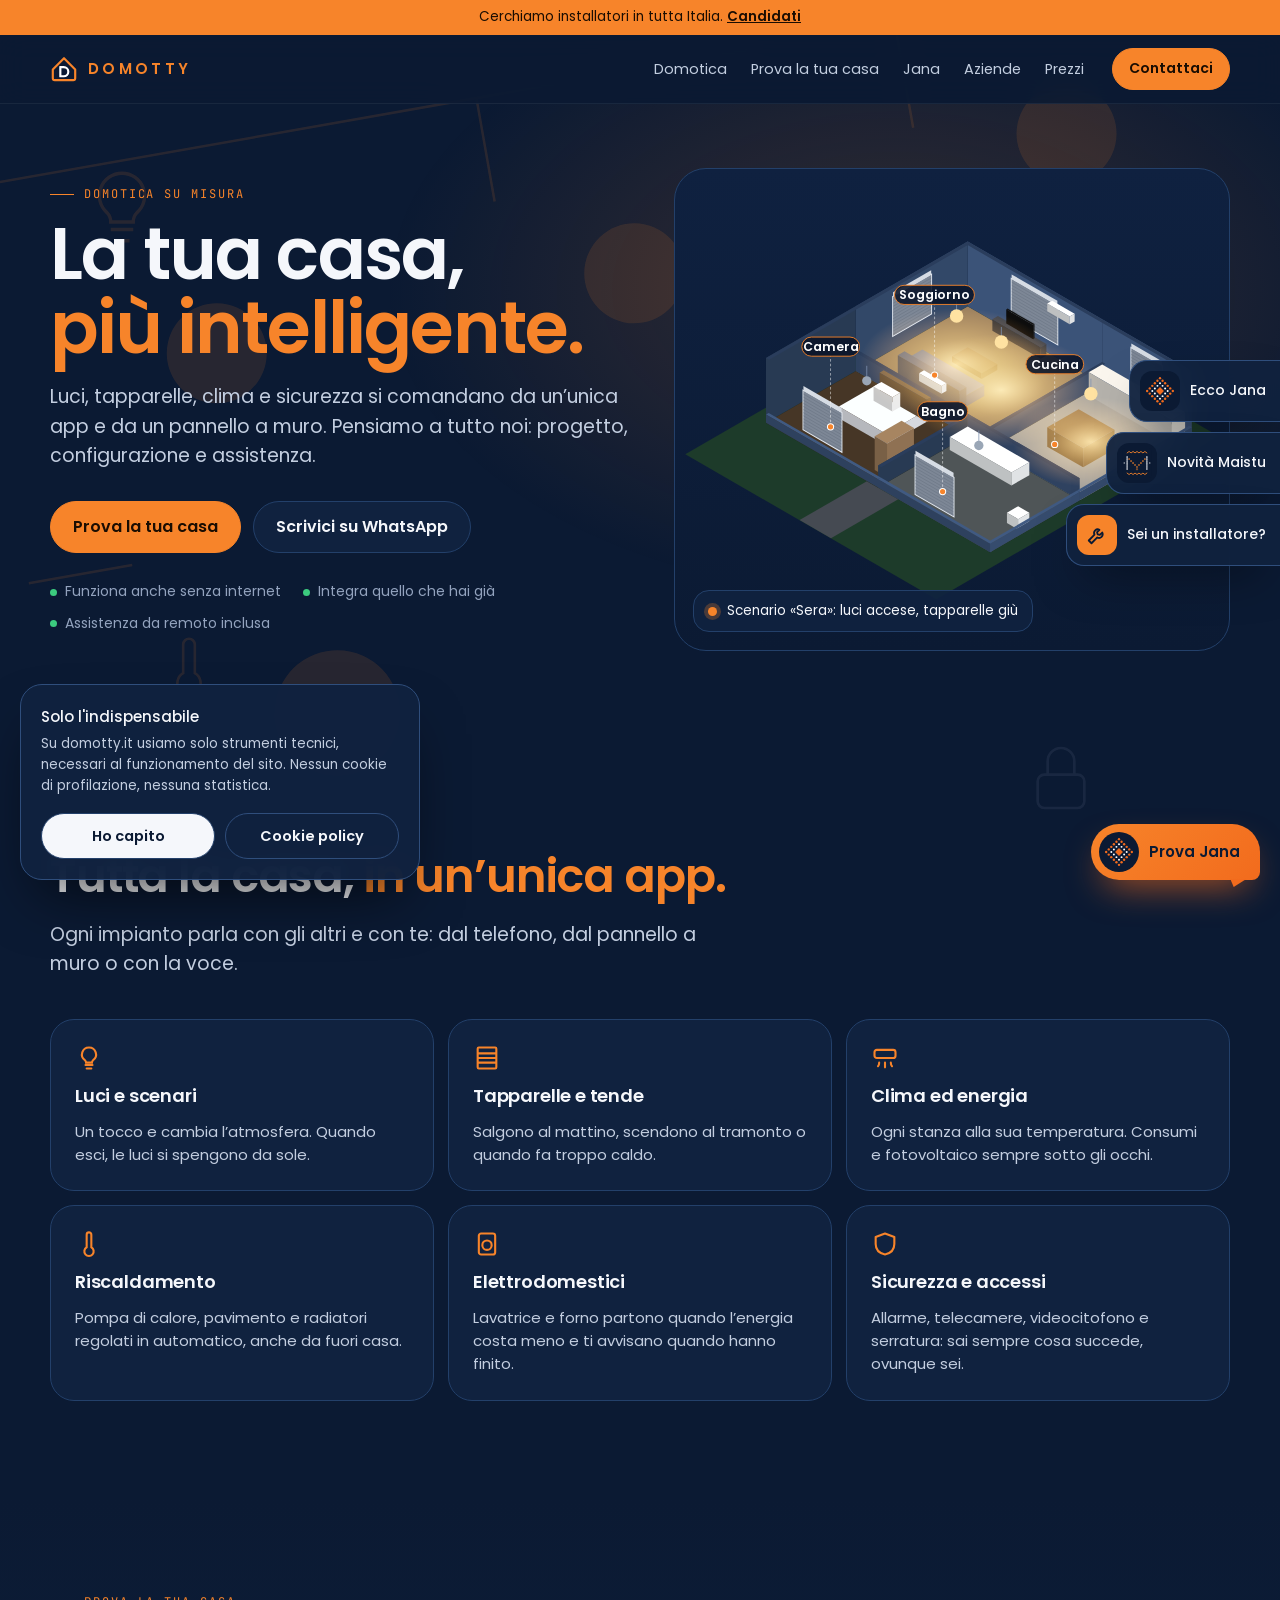
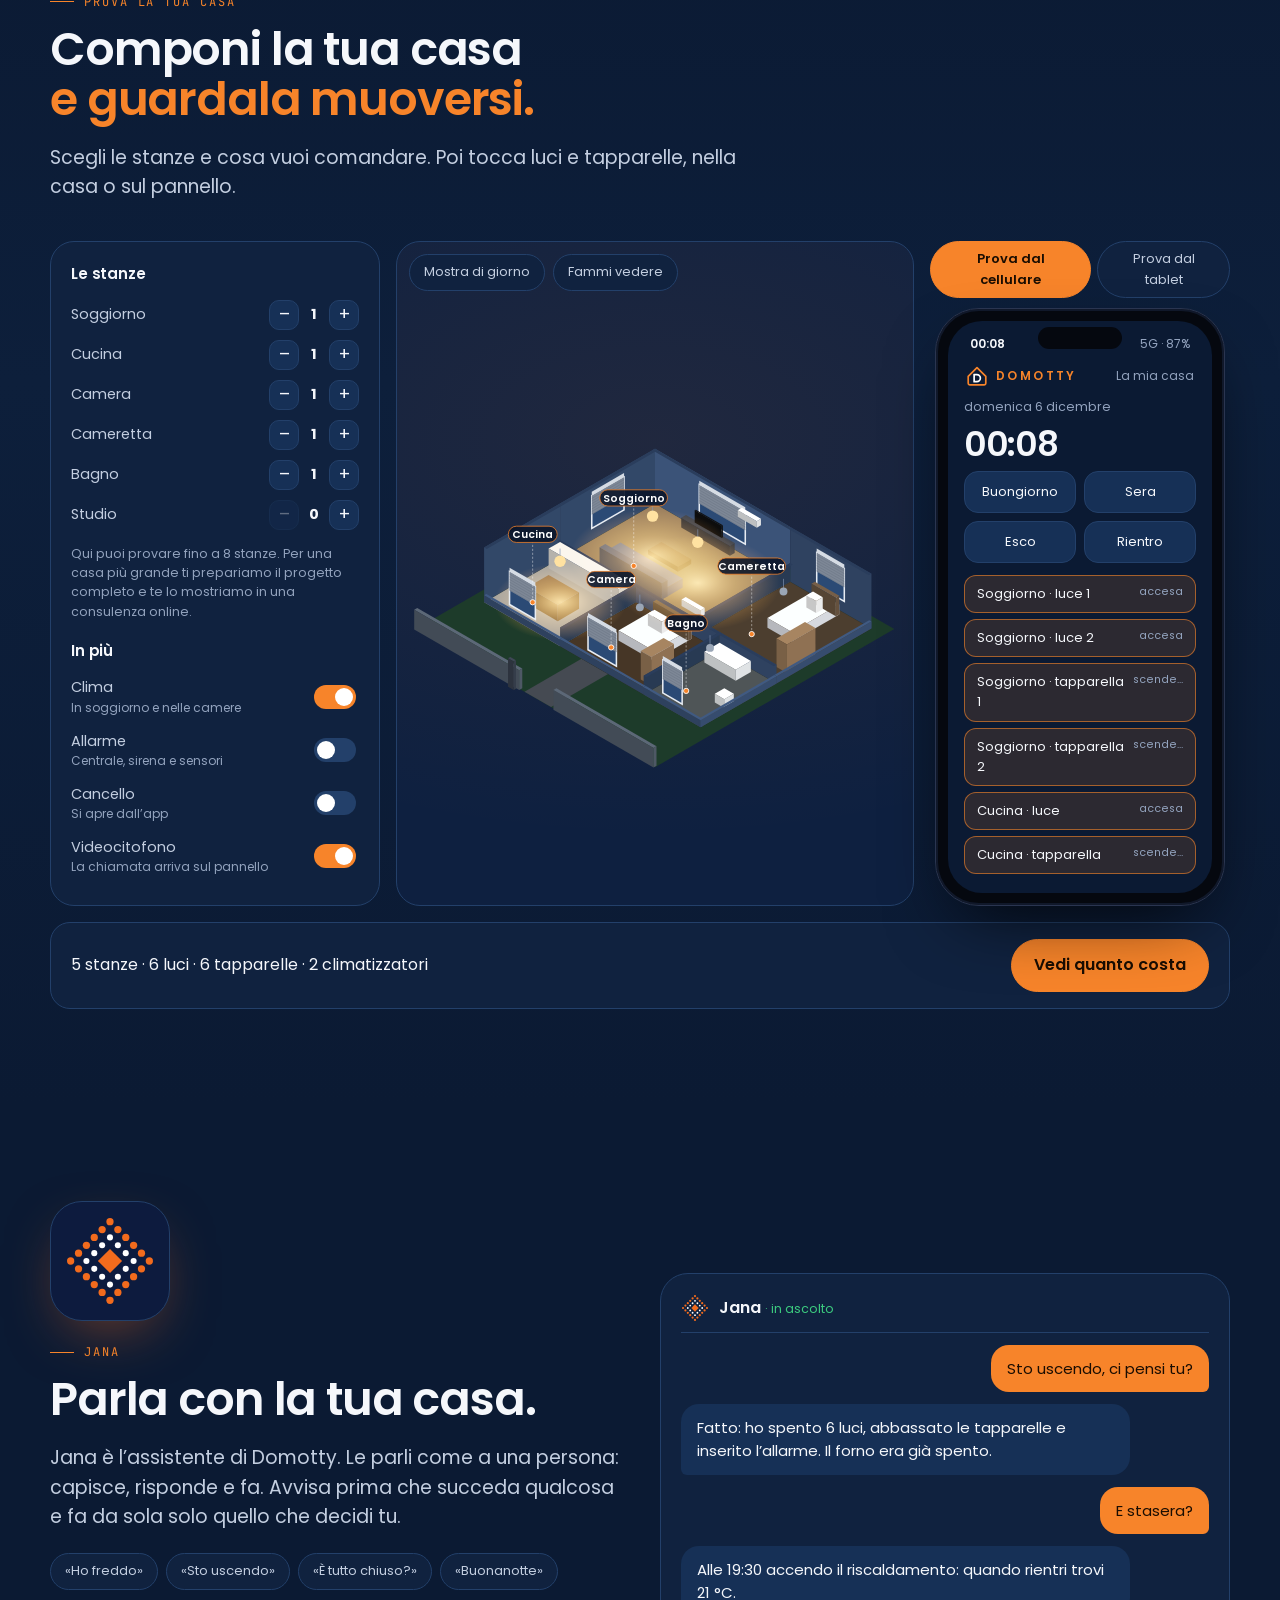
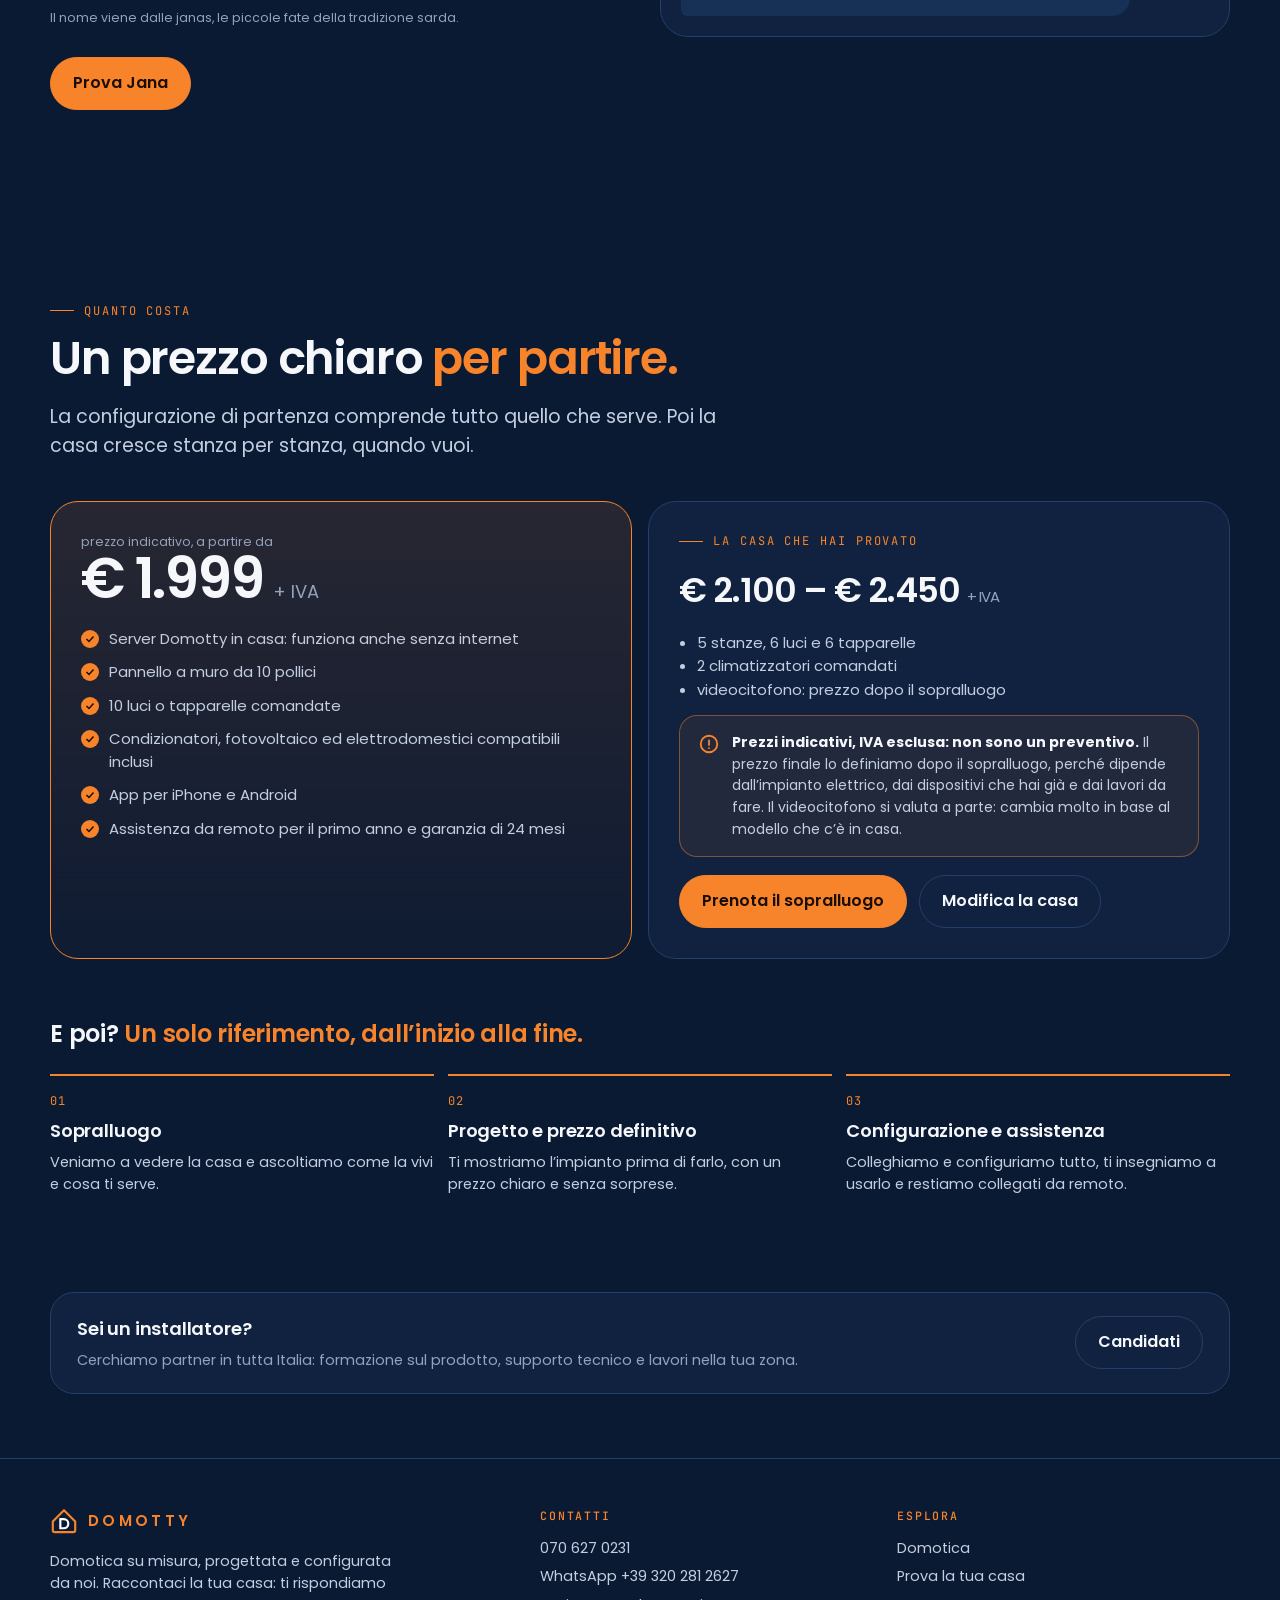
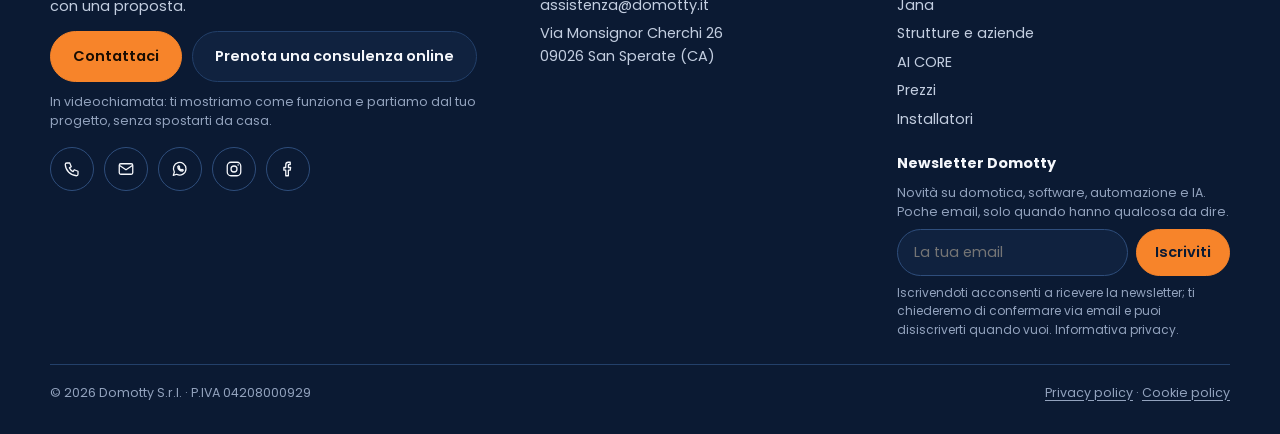
==== commit f3162271: "Aggiorna versione home.js (etichette stanze)" ====
--- a/index.html
+++ b/index.html
@@ -275,6 +275,6 @@
 
 
 <script src="assets/js/config.js?v=20261112a"></script>
-<script src="assets/js/home.js?v=20261112a"></script>
+<script src="assets/js/home.js?v=20261112b"></script>
 </body>
 </html>
--- a/assets/css/home.css
+++ b/assets/css/home.css
@@ -0,0 +1,355 @@
+/* Domotty · home 2026 (stili della nuova home, delle pagine Aziende e Installatori) */
+:root{
+  /* Mondo Domotty scuro come il sito attuale. Pagina corta: hero → cosa fa → prova la tua casa → Jana → metodo → aziende → prezzo → contatti. */
+  --bg:#0B1A33; --s1:#10223F; --s2:#163056; --b1:#23406A;
+  --or:#F7842A; --t1:#F5F7FB; --t2:#C3CEE0; --t3:#93A3BE; --ok:#3CCB7F;
+  --f-body:Poppins,system-ui,-apple-system,"Segoe UI",Roboto,sans-serif;
+  --f-mono:"JetBrains Mono",ui-monospace,Menlo,monospace;
+  color-scheme:dark;
+}
+*{box-sizing:border-box}
+[hidden]{display:none !important}
+html{scroll-behavior:smooth}
+body{margin:0;background:var(--bg);color:var(--t2);font-family:var(--f-body);font-size:16px;line-height:1.55;-webkit-font-smoothing:antialiased}
+a{color:inherit}
+button,input{font:inherit;color:inherit}
+button{cursor:pointer}
+:focus-visible{outline:2px solid var(--or);outline-offset:3px}
+.wrap{width:min(1180px,100% - 32px);margin:0 auto}
+.eyebrow{font-family:var(--f-mono);font-size:12px;letter-spacing:.16em;text-transform:uppercase;color:var(--or);display:flex;align-items:center;gap:10px;margin:0 0 14px}
+.eyebrow:before{content:"";width:24px;height:1px;background:var(--or)}
+h1,h2,h3{color:var(--t1);margin:0;letter-spacing:-.025em;text-wrap:balance}
+h1{font-size:clamp(40px,6vw,72px);line-height:1.02;font-weight:600}
+h1 em,h2 em{font-style:normal;color:var(--or)}
+h2{font-size:clamp(30px,4vw,46px);line-height:1.08;font-weight:600}
+h3{font-size:18px;font-weight:600;letter-spacing:-.01em}
+.lead{font-size:clamp(17px,1.6vw,19px);color:var(--t2);max-width:58ch;margin:18px 0 0}
+.btn{display:inline-flex;align-items:center;gap:8px;border-radius:999px;padding:13px 22px;font-weight:600;text-decoration:none;border:1px solid var(--b1);background:var(--s1);color:var(--t1);white-space:nowrap}
+.btn:hover{border-color:var(--or)}
+.btn.pri{background:var(--or);border-color:var(--or);color:#1a0d02}
+.btn svg{width:18px;height:18px}
+section{padding:96px 0}
+.sec-h{display:flex;flex-direction:column;max-width:760px;margin-bottom:40px}
+
+/* nav */
+.strip{background:var(--or);color:#1a0d02;font-size:13.5px;text-align:center;padding:7px 16px}
+.strip a{font-weight:600}
+.nav{position:sticky;top:0;z-index:20;background:rgba(11,26,51,.82);backdrop-filter:blur(14px);border-bottom:1px solid rgba(255,255,255,.06)}
+.nav .wrap{display:flex;align-items:center;gap:28px;height:68px}
+.logo{display:flex;align-items:center;gap:10px;color:var(--or);font-weight:600;letter-spacing:.22em;text-decoration:none;font-size:15px}
+.logo svg{width:28px;height:28px}
+.menu{display:flex;gap:24px;font-size:14.5px;margin-left:auto}
+.menu a{text-decoration:none;color:var(--t2)}
+.menu a:hover{color:var(--t1)}
+.nav .btn{padding:9px 16px;font-size:14px}
+@media (max-width:900px){.menu{display:none}.nav .btn{margin-left:auto}}
+
+/* hero */
+.hero{padding:64px 0 72px;position:relative;overflow:hidden}
+.hero:before{content:"";position:absolute;inset:-20% -10% auto 30%;height:620px;background:radial-gradient(closest-side,rgba(247,132,42,.18),transparent);pointer-events:none}
+.hero .wrap{display:grid;grid-template-columns:1.05fr 1fr;gap:40px;align-items:center;position:relative}
+.cta{display:flex;gap:12px;flex-wrap:wrap;margin-top:30px}
+.trust{display:flex;gap:10px 22px;flex-wrap:wrap;margin-top:28px;font-size:14px;color:var(--t3)}
+.trust span{display:flex;align-items:center;gap:8px}
+.trust span:before{content:"";width:7px;height:7px;border-radius:50%;background:var(--ok)}
+.hero-art{position:relative;aspect-ratio:1.15;border-radius:32px;border:1px solid var(--b1);background:linear-gradient(180deg,#0F2140,#0B1A33);overflow:hidden}
+.hero-art svg{width:100%;height:100%}
+.hero-tag{position:absolute;left:18px;bottom:18px;background:rgba(16,34,63,.92);border:1px solid var(--b1);border-radius:16px;padding:10px 14px;font-size:13.5px;color:var(--t1);display:flex;gap:10px;align-items:center}
+.hero-tag i{width:9px;height:9px;border-radius:50%;background:var(--or);box-shadow:0 0 0 4px rgba(247,132,42,.25)}
+@media (max-width:900px){.hero .wrap{grid-template-columns:1fr}.hero{padding-top:40px}}
+
+/* cosa fa */
+.grid6{display:grid;grid-template-columns:repeat(3,1fr);gap:14px}
+.feat{border:1px solid var(--b1);background:var(--s1);border-radius:24px;padding:24px;display:flex;flex-direction:column;gap:10px}
+.feat svg{width:28px;height:28px;color:var(--or)}
+.feat p{margin:0;font-size:15px;color:var(--t2)}
+@media (max-width:900px){.grid6{grid-template-columns:1fr 1fr}}
+@media (max-width:560px){.grid6{grid-template-columns:1fr}}
+
+/* configuratore */
+#prova{background:linear-gradient(180deg,var(--bg),#0D1F3B 40%,var(--bg))}
+.cfg{display:grid;grid-template-columns:330px minmax(0,1fr) 300px;gap:16px;align-items:stretch}
+.panel{border:1px solid var(--b1);background:var(--s1);border-radius:24px;padding:20px;display:flex;flex-direction:column;gap:14px}
+.panel h3{font-size:15px}
+.stp{display:flex;justify-content:space-between;align-items:center;font-size:14.5px;color:var(--t2)}
+.stp .c{display:flex;align-items:center;gap:4px}
+.stp button{width:30px;height:30px;border-radius:10px;border:1px solid var(--b1);background:var(--s2);color:var(--t1);padding:0;font-size:17px;line-height:1}
+.stp button:disabled{opacity:.35;cursor:default}
+.stp b{min-width:22px;text-align:center;color:var(--t1);font-variant-numeric:tabular-nums}
+.tog{display:flex;justify-content:space-between;align-items:center;gap:10px;font-size:14.5px}
+.tog small{display:block;color:var(--t3);font-size:12px}
+.sw{appearance:none;width:42px;height:24px;border-radius:999px;background:var(--b1);position:relative;flex:none;cursor:pointer;transition:background .2s}
+.sw:after{content:"";position:absolute;top:3px;left:3px;width:18px;height:18px;border-radius:50%;background:#fff;transition:transform .2s}
+.sw:checked{background:var(--or)}
+.sw:checked:after{transform:translateX(18px)}
+.note{font-size:12.5px;color:var(--t3)}
+.stage{border:1px solid var(--b1);border-radius:24px;background:radial-gradient(700px 400px at 50% 30%,rgba(247,132,42,.08),transparent),#0E2040;min-height:460px;display:flex;flex-direction:column;overflow:hidden}
+.stage-bar{display:flex;gap:8px;padding:12px;flex-wrap:wrap}
+.chip{border:1px solid var(--b1);background:var(--s1);border-radius:999px;padding:7px 14px;font-size:13px;color:var(--t2)}
+.chip:hover{border-color:var(--or);color:var(--t1)}
+.house{flex:1;min-height:0;display:flex;align-items:center;justify-content:center;padding:0 10px 10px}
+.house svg{width:100%;height:100%;max-height:520px}
+.house .hit{cursor:pointer}
+.dside .ora,.tab .ora{font-size:34px;font-weight:600;letter-spacing:-.04em;color:var(--t1);line-height:1;font-variant-numeric:tabular-nums}
+.sc{display:grid;grid-template-columns:1fr 1fr;gap:8px}
+.sc button{border:1px solid var(--b1);background:var(--s2);border-radius:14px;padding:10px 6px;font-size:13px;color:var(--t1)}
+.sc button:hover{border-color:var(--or)}
+.tl{display:flex;flex-direction:column;gap:6px;max-height:300px;overflow:auto}
+.tl button{display:flex;justify-content:space-between;gap:8px;border:1px solid var(--b1);background:var(--s2);border-radius:12px;padding:8px 12px;font-size:13px;text-align:left;color:var(--t2)}
+.tl button.on{border-color:rgba(247,132,42,.6);background:rgba(247,132,42,.14);color:var(--t1)}
+.tl small{color:var(--t3)}
+.cfg-cta{display:flex;justify-content:space-between;align-items:center;gap:16px;flex-wrap:wrap;margin-top:16px;padding:16px 20px;border:1px solid var(--b1);border-radius:20px;background:var(--s1)}
+@media (max-width:1100px){.cfg{grid-template-columns:300px minmax(0,1fr)}.device{grid-column:1/-1}}
+@media (max-width:760px){.cfg{grid-template-columns:1fr}.stage{min-height:340px;order:-1}}
+
+/* jana */
+.two{display:grid;grid-template-columns:1fr 1fr;gap:40px;align-items:center}
+.chat{border:1px solid var(--b1);background:var(--s1);border-radius:28px;padding:20px;display:flex;flex-direction:column;gap:12px}
+.msg{max-width:85%;padding:12px 16px;border-radius:18px;font-size:15px}
+.me{align-self:flex-end;background:var(--or);color:#1a0d02;border-bottom-right-radius:6px}
+.ja{align-self:flex-start;background:var(--s2);color:var(--t1);border-bottom-left-radius:6px}
+.say{display:flex;flex-wrap:wrap;gap:8px;margin-top:22px}
+.say span{border:1px dashed var(--b1);border-radius:999px;padding:6px 14px;font-size:14px;color:var(--t2)}
+@media (max-width:900px){.two{grid-template-columns:1fr}}
+
+/* metodo */
+.steps{display:grid;grid-template-columns:repeat(5,1fr);gap:14px;counter-reset:s}
+.step{border-top:2px solid var(--or);padding-top:16px;display:flex;flex-direction:column;gap:6px}
+.step:before{counter-increment:s;content:"0" counter(s);font-family:var(--f-mono);font-size:12px;color:var(--or);letter-spacing:.1em}
+.step p{margin:0;font-size:14.5px}
+@media (max-width:900px){.steps{grid-template-columns:1fr 1fr}}
+@media (max-width:520px){.steps{grid-template-columns:1fr}}
+
+/* aziende */
+.grid3{display:grid;grid-template-columns:repeat(3,1fr);gap:14px}
+.biz{border:1px solid var(--b1);background:var(--s1);border-radius:24px;padding:26px;display:flex;flex-direction:column;gap:10px;text-decoration:none}
+.biz:hover{border-color:var(--or)}
+.biz p{margin:0;font-size:15px}
+.biz span{margin-top:auto;color:var(--or);font-weight:600;font-size:14.5px}
+@media (max-width:900px){.grid3{grid-template-columns:1fr}}
+
+/* prezzo */
+.price{display:grid;grid-template-columns:1fr 1fr;gap:16px}
+.pcard{border:1px solid var(--or);border-radius:28px;padding:30px;background:linear-gradient(180deg,rgba(247,132,42,.12),rgba(247,132,42,.02))}
+.pcard .n{font-size:56px;font-weight:600;color:var(--t1);letter-spacing:-.04em;line-height:1;font-variant-numeric:tabular-nums}
+.pcard .n small{font-size:18px;color:var(--t3);font-weight:400;letter-spacing:0}
+.pcard ul{margin:20px 0 0;padding:0;list-style:none;display:flex;flex-direction:column;gap:10px}
+.pcard li{display:flex;gap:10px;font-size:15px}
+.pcard li:before{content:"";flex:none;width:18px;height:18px;margin-top:3px;border-radius:50%;background:var(--or) url("data:image/svg+xml,%3Csvg xmlns='http://www.w3.org/2000/svg' viewBox='0 0 24 24' fill='none' stroke='%231a0d02' stroke-width='3'%3E%3Cpath d='M5 12l5 5 9-10'/%3E%3C/svg%3E") center/12px no-repeat}
+.mine{border:1px solid var(--b1);border-radius:28px;padding:30px;background:var(--s1);display:flex;flex-direction:column;gap:14px}
+.mine .n{font-size:34px;font-weight:600;color:var(--t1);letter-spacing:-.03em;font-variant-numeric:tabular-nums}
+.mine .n small{font-size:15px;color:var(--t3);font-weight:400}
+.mine ul{margin:0;padding-left:18px;font-size:15px}
+@media (max-width:900px){.price{grid-template-columns:1fr}}
+
+/* installatori + footer */
+.inst{border:1px solid var(--b1);border-radius:24px;padding:22px 26px;display:flex;justify-content:space-between;align-items:center;gap:16px;flex-wrap:wrap;background:var(--s1)}
+footer{border-top:1px solid var(--b1);padding:48px 0 32px;font-size:14.5px}
+footer .wrap{display:grid;grid-template-columns:1.4fr 1fr 1fr;gap:24px}
+footer h4{font-family:var(--f-mono);font-size:11.5px;letter-spacing:.16em;text-transform:uppercase;color:var(--or);margin:0 0 12px;font-weight:500}
+footer ul{list-style:none;margin:0;padding:0;display:flex;flex-direction:column;gap:6px}
+footer a{text-decoration:none}
+footer a:hover{color:var(--t1)}
+.legal{grid-column:1/-1;border-top:1px solid var(--b1);padding-top:18px;font-size:12.5px;color:var(--t3);display:flex;justify-content:space-between;flex-wrap:wrap;gap:10px}
+@media (max-width:760px){footer .wrap{grid-template-columns:1fr}}
+.bgfx{position:fixed;inset:0;z-index:0;pointer-events:none;overflow:hidden}
+.plan{position:absolute;left:50%;top:50%;width:1500px;max-width:none;transform:translate(-50%,-50%) rotate(calc(-10deg + var(--g,0) * 22deg)) scale(calc(1 + var(--g,0) * .55));opacity:.12}
+.plan path{fill:none;stroke-width:2;stroke-dasharray:100px 100px;stroke-dashoffset:calc((1 - clamp(0, calc(var(--g,0) * 2.4 + .2 - var(--d,0)), 1)) * 100px)}
+.plan .lamp{opacity:clamp(0, calc((var(--g,0) - var(--t,0)) * 12), 1)}
+.fx{position:absolute;color:var(--or);opacity:.12;transform:translateY(calc(var(--g,0) * var(--sp,-600px))) rotate(calc(var(--g,0) * var(--rt,40deg)))}
+.fx.w{color:#C3CEE0;opacity:.08}
+.fx svg{display:block;animation:fl 7s ease-in-out infinite}
+@keyframes fl{0%,100%{transform:translateY(0)}50%{transform:translateY(-18px)}}
+.wifi{animation:wf 2.8s ease-out infinite}
+@keyframes wf{0%{opacity:0}30%{opacity:1}100%{opacity:0}}
+.jsym{display:block;overflow:visible;flex:none}
+.jsym .jo{fill:#F26B1D}.jsym .ji{fill:var(--ji,#FFFFFF)}.jsym .jc{fill:#F26B1D}
+.jsym .jd{transform-box:fill-box;transform-origin:center}
+.jsym.live .jd{animation:jbreath 2.8s ease-in-out infinite}
+.jsym.live .jc{transform-box:fill-box;transform-origin:center;animation:jcore 2.8s ease-in-out infinite}
+.jsym.talk .jd{animation:jtalk .9s ease-in-out infinite}
+@keyframes jbreath{0%,100%{transform:scale(1);opacity:1}40%{transform:scale(.62);opacity:.55}}
+@keyframes jtalk{0%,100%{transform:scale(1)}50%{transform:scale(.45)}}
+@keyframes jcore{0%,100%{transform:scale(1)}50%{transform:scale(1.16)}}
+.tabs{position:fixed;right:0;top:40%;z-index:70;display:flex;flex-direction:column;align-items:flex-end;gap:10px;pointer-events:none}
+.tab{pointer-events:auto;display:flex;align-items:center;background:rgba(16,34,63,.95);-webkit-backdrop-filter:blur(14px);backdrop-filter:blur(14px);border:1px solid #2F4E7C;border-right:0;border-radius:18px 0 0 18px;box-shadow:0 20px 50px -20px rgba(0,0,0,.7);padding:6px 0 6px 6px;transform:translateX(110%);transition:transform .7s cubic-bezier(.2,1.2,.3,1),box-shadow .3s;max-width:calc(100vw - 24px)}
+.tabs.in .tab{transform:none}
+.tabs.in .tab-m{transition-delay:.18s}
+.tab-h{display:flex;align-items:center;gap:10px;background:none;border:0;color:var(--t1);font-family:inherit;font-size:14px;font-weight:500;cursor:pointer;padding:4px 14px 4px 4px;min-height:44px;white-space:nowrap}
+.tab-ic{width:40px;height:40px;border-radius:12px;background:#0B1A33;display:flex;align-items:center;justify-content:center;overflow:hidden;flex:none}
+.tab-ic .jsym{width:30px;height:30px}
+.tab-m .tab-ic svg > rect:first-child{fill:#0B1A33}
+.tab-b{overflow:hidden}
+.tab-b p,.tab-b .tab-go{opacity:0;transition:opacity .25s ease}
+.tab.open .tab-b p,.tab.open .tab-b .tab-go{opacity:1;transition:opacity .35s ease .2s}
+.tab-b{display:flex;flex-direction:column;gap:8px;width:0;height:44px;padding:0;transition:width .5s cubic-bezier(.2,.8,.2,1),padding .5s}
+.tab.open .tab-b{width:270px;height:auto;padding:6px 18px 8px 4px}
+.tab-b p{font-size:13.5px;line-height:1.45;color:var(--t2);width:248px}
+.tab-b b{color:var(--t1)}
+.tab-go{align-self:flex-start;display:inline-flex;align-items:center;gap:6px;font-family:inherit;font-size:13.5px;font-weight:600;color:#0B1A33;background:var(--or);border:0;border-radius:999px;padding:8px 14px;cursor:pointer;text-decoration:none;white-space:nowrap}
+.tab-go:hover{background:#FF9442;color:#0B1A33}
+.tab.open{box-shadow:0 26px 60px -18px rgba(0,0,0,.8)}
+.jfab{position:fixed;right:20px;bottom:20px;z-index:82;display:inline-flex;align-items:center;gap:10px;padding:8px 20px 8px 8px;border:0;border-radius:28px 28px 8px 28px;background:linear-gradient(135deg,#F7842A,#F26B1D);color:#0B1A33;font-family:inherit;font-size:15px;font-weight:600;cursor:pointer;box-shadow:0 16px 36px -12px rgba(242,107,29,.75);opacity:0;transform:translateY(20px) scale(.9);transition:opacity .4s ease,transform .5s cubic-bezier(.2,1.3,.3,1),box-shadow .25s}
+.jfab.in{opacity:1;transform:none}
+.jfab:hover{box-shadow:0 20px 44px -12px rgba(242,107,29,.95)}
+.jfab::after{content:"";position:absolute;right:16px;bottom:-7px;border:8px solid transparent;border-top-color:#F26B1D;border-bottom:0;transform:skewX(-30deg)}
+.jfab-ic{width:40px;height:40px;border-radius:50%;background:#0B1A33;display:flex;align-items:center;justify-content:center}
+.jfab-ic .jsym{width:30px;height:30px}
+.jfab .jsym .jd{animation:jbreath 2.8s ease-in-out infinite}
+.tab-ic.tab-ic-i{background:#F7842A}
+.tabs.in .tab-i{transition-delay:.36s}
+@media (max-width:620px){.tabs{top:auto;bottom:150px}.tab-h{padding:2px 4px 2px 2px}.tab-s{display:none}.tab-ic{width:38px;height:38px}.tab.open .tab-b{width:min(250px,calc(100vw - 110px))}.tab-b p{width:auto}}
+@media (prefers-reduced-motion: reduce){.tab,.tab-b{transition:none}}
+.dm{--g:0}
+header.hero,section,footer,.strip{position:relative;z-index:1}
+.nav:after{content:"";position:absolute;left:0;right:0;bottom:-1px;height:2px;background:linear-gradient(90deg,#F7842A,#FFB27A);transform-origin:left;transform:scaleX(var(--g,0))}
+/* Jana */
+.jorb{width:120px;height:120px;border-radius:32px;background:#0D1B3E;border:1px solid var(--b1);display:flex;align-items:center;justify-content:center;margin-bottom:22px;box-shadow:0 20px 60px -20px rgba(242,107,29,.55)}
+.jorb .jsym{width:92px;height:92px}
+.chat-h{display:flex;align-items:center;gap:10px;color:var(--t1);font-weight:600;padding-bottom:10px;border-bottom:1px solid var(--b1)}
+.chat-h .jsym{width:28px;height:28px}
+.chat-h small{color:var(--ok);font-weight:400;font-size:12.5px}
+/* dispositivo */
+.dev-sw{display:flex;gap:6px;justify-content:center;margin-bottom:10px}
+.dev-sw button{border:1px solid var(--b1);background:var(--s1);border-radius:999px;padding:7px 14px;font-size:13px;color:var(--t2)}
+.dev-sw button[aria-pressed="true"]{background:var(--or);border-color:var(--or);color:#1a0d02;font-weight:600}
+.device{display:flex;flex-direction:column;align-items:center}
+.frame{background:#05080F;border:1px solid #2A3550;box-shadow:0 30px 70px -25px rgba(0,0,0,.8),inset 0 0 0 2px #10182A;position:relative}
+.phone .frame{width:290px;border-radius:44px;padding:12px}
+.phone .frame:before{content:"";position:absolute;top:18px;left:50%;width:84px;height:22px;margin-left:-42px;border-radius:12px;background:#05080F;z-index:2}
+.tablet .frame{width:100%;border-radius:30px;padding:16px}
+.screen{background:var(--bg);border-radius:34px;overflow:hidden;display:flex;flex-direction:column}
+.tablet .screen{border-radius:16px}
+.sbar{display:flex;justify-content:space-between;align-items:center;padding:14px 22px 6px;font-size:12px;color:var(--t1);font-weight:600;font-variant-numeric:tabular-nums}
+.tablet .sbar{padding:8px 16px 4px}
+.sbar i{font-style:normal;color:var(--t3);font-weight:400}
+.dhead{display:flex;align-items:center;justify-content:space-between;padding:6px 18px 10px}
+.dhead .lg{display:flex;align-items:center;gap:8px;color:var(--or);font-weight:600;letter-spacing:.2em;font-size:12px}
+.dhead .lg svg{width:22px;height:22px}
+.dhead span{font-size:12px;color:var(--t3)}
+.dbody{padding:0 16px 18px;display:flex;flex-direction:column;gap:12px}
+.tablet .dbody{display:grid;grid-template-columns:230px minmax(0,1fr);gap:16px;align-items:start}
+.dside{display:flex;flex-direction:column;gap:10px}
+.tablet .tl{max-height:330px;display:grid;grid-template-columns:repeat(auto-fill,minmax(150px,1fr));gap:8px}
+.phone .tl{max-height:300px}
+.cfg.tablet{grid-template-columns:330px minmax(0,1fr)}
+.cfg.tablet .device{grid-column:2}
+@media (max-width:1100px){.cfg.tablet .device{grid-column:1/-1}}
+@media (max-width:760px){.cfg.tablet .device{grid-column:auto}.tablet .dbody{grid-template-columns:1fr}.phone .frame{width:min(290px,100%)}}
+.disc{border:1px solid rgba(247,132,42,.45);background:rgba(247,132,42,.08);border-radius:18px;padding:16px 18px;display:flex;gap:12px;font-size:14px;color:var(--t2)}
+.disc svg{width:22px;height:22px;flex:none;color:var(--or);margin-top:1px}
+.disc b{color:var(--t1)}
+.toast{position:fixed;left:50%;bottom:24px;transform:translateX(-50%);background:var(--s1);border:1px solid var(--or);border-radius:14px;padding:10px 16px;color:var(--t1);font-size:14px;z-index:30;box-shadow:0 12px 40px rgba(0,0,0,.45)}
+.jfab{text-decoration:none}
+.sr{position:absolute !important;width:1px;height:1px;overflow:hidden;clip:rect(0 0 0 0);white-space:nowrap}
+.jdemo-on .tabs,.jdemo-on .jfab{opacity:0;pointer-events:none}
+.jrainl{stroke-dasharray:6 22;animation:jrain .7s linear infinite}
+.jdemo{position:fixed;inset:0;z-index:120;background:rgba(5,12,26,.82);-webkit-backdrop-filter:blur(10px);backdrop-filter:blur(10px);display:flex;flex-direction:column;padding:20px;opacity:0;transition:opacity .35s ease}
+.jdemo.in{opacity:1}
+.jdemo > *{max-width:1400px;width:100%;margin:0 auto}
+.jd-top{display:flex;align-items:center;justify-content:space-between;padding:4px 4px 14px}
+.jd-id{display:flex;align-items:center;gap:12px}
+.jd-id b{display:block;color:#F5F7FB;font-size:20px;font-weight:600}
+.jd-id span{font-family:'JetBrains Mono',monospace;font-size:11px;letter-spacing:.12em;text-transform:uppercase;color:#93A3BE}
+.jd-x{width:46px;height:46px;border-radius:50%;border:1px solid #2F4E7C;background:#10223F;color:#F5F7FB;display:flex;align-items:center;justify-content:center;cursor:pointer}
+.jd-x:hover{border-color:#F7842A}
+.jd-body{flex:1;min-height:0;display:grid;grid-template-columns:minmax(0,1.25fr) minmax(0,1fr);gap:18px;transform:translateY(24px) scale(.98);transition:transform .5s cubic-bezier(.2,.9,.3,1)}
+.jdemo.in .jd-body{transform:none}
+.jd-home,.jd-chat{min-height:0;min-width:0;border-radius:28px;background:#0B1A33;border:1px solid #23406A;box-shadow:0 40px 90px -30px rgba(0,0,0,.8)}
+.jd-home{display:flex;flex-direction:column;gap:14px;padding:20px;overflow:auto}
+.jd-house{flex:1;min-height:0;display:flex;align-items:center;justify-content:center}
+.jd-house svg{max-height:100%;max-width:100%}
+.jd-hud{display:grid;grid-template-columns:repeat(4,1fr);gap:10px}
+.jd-card{background:#10223F;border:1px solid #23406A;border-radius:16px;padding:11px 12px;display:flex;flex-direction:column;gap:3px;min-width:0;transition:border-color .4s,box-shadow .4s}
+.jd-card small{font-family:'JetBrains Mono',monospace;font-size:9.5px;letter-spacing:.12em;color:#93A3BE;text-transform:uppercase}
+.jd-card b{color:#F5F7FB;font-size:18px;font-weight:600;white-space:nowrap}
+.jd-card span{font-size:12px;color:#C3CEE0;white-space:nowrap;overflow:hidden;text-overflow:ellipsis}
+.jd-card.flash{border-color:#F26B1D;box-shadow:0 0 0 3px rgba(242,107,29,.18)}
+.jd-rooms{display:flex;flex-wrap:wrap;gap:8px}
+.jd-rooms button{font-family:inherit;font-size:13px;color:#C3CEE0;background:transparent;border:1px solid #2F4E7C;border-radius:999px;padding:7px 12px 7px 10px;display:inline-flex;align-items:center;gap:7px;cursor:pointer}
+.jd-rooms button i{width:9px;height:9px;border-radius:50%;background:#2F4E7C;transition:background .4s,box-shadow .4s}
+.jd-rooms button[aria-pressed="true"]{color:#F5F7FB;border-color:rgba(255,211,168,.6)}
+.jd-rooms button[aria-pressed="true"] i{background:#FFD3A8;box-shadow:0 0 10px #FFD3A8}
+.jd-chat{display:flex;flex-direction:column;padding:18px;gap:12px}
+.jd-log{flex:1;min-height:0;overflow-y:auto;display:flex;flex-direction:column;gap:10px;padding:4px 4px 8px;scroll-behavior:smooth}
+.jd-m{max-width:86%;padding:11px 15px;border-radius:20px;font-size:15px;line-height:1.5;white-space:pre-wrap;word-wrap:break-word;animation:jdm .35s cubic-bezier(.2,.8,.2,1)}
+@keyframes jdm{from{opacity:0;transform:translateY(10px)}to{opacity:1;transform:none}}
+.jd-m.me{align-self:flex-end;background:#F7842A;color:#0B1A33;border-bottom-right-radius:6px}
+.jd-m.ja{align-self:flex-start;background:#172E52;color:#F5F7FB;border-bottom-left-radius:6px}
+.jd-m.sys{align-self:center;background:transparent;border:1px dashed #2F4E7C;color:#93A3BE;font-size:13px;text-align:center}
+.jd-acts{align-self:flex-start;display:flex;flex-wrap:wrap;gap:6px;margin-top:-4px}
+.jd-acts span{font-family:'JetBrains Mono',monospace;font-size:11px;padding:5px 9px;border-radius:999px;border:1px solid rgba(126,234,216,.45);color:#7EEAD8;animation:jdm .35s ease}
+.jd-typing{align-self:flex-start;display:flex;gap:5px;padding:14px 16px;border-radius:20px;background:#172E52}
+.jd-typing i{width:7px;height:7px;border-radius:50%;background:#93A3BE;animation:jty 1.2s ease-in-out infinite}
+.jd-typing i:nth-child(2){animation-delay:.15s}.jd-typing i:nth-child(3){animation-delay:.3s}
+@keyframes jty{0%,100%{opacity:.3;transform:none}50%{opacity:1;transform:translateY(-3px)}}
+.jd-sug{display:flex;gap:8px;overflow-x:auto;padding-bottom:2px;scrollbar-width:none}
+.jd-sug::-webkit-scrollbar{display:none}
+.jd-sug button{flex:none;font-family:inherit;font-size:13px;color:#F5F7FB;background:rgba(255,255,255,.04);border:1px solid #2F4E7C;border-radius:999px;padding:8px 13px;cursor:pointer;white-space:nowrap}
+.jd-sug button:hover{border-color:#F26B1D}
+.jd-form{display:flex;gap:10px;align-items:center;border:1px solid #2F4E7C;border-radius:999px;padding:6px 6px 6px 18px;background:#10223F}
+.jd-form:focus-within{border-color:#F7842A}
+.jd-form input{flex:1;min-width:0;background:none;border:0;outline:0;color:#F5F7FB;font-family:inherit;font-size:16px;min-height:40px}
+.jd-form input::placeholder{color:#7F90AE}
+.jd-send{width:44px;height:44px;border-radius:50%;border:0;background:#F7842A;color:#0B1A33;display:flex;align-items:center;justify-content:center;cursor:pointer;flex:none}
+.jd-send:disabled{opacity:.45;cursor:default}
+.jd-disc{font-size:11.5px;line-height:1.5;color:#7F90AE;margin:0}
+.jd-disc a{color:#FFB27A}
+.jd-ds{display:none}
+body.jdemo-lock{overflow:hidden}
+@media (max-width:980px){.jdemo{padding:10px}.jd-top{padding:2px 4px 8px}.jd-body{grid-template-columns:minmax(0,1fr);grid-template-rows:auto minmax(0,1fr);gap:10px}.jd-home{padding:12px;gap:10px;overflow:visible}.jd-house{max-height:23vh}.jd-house svg{max-height:23vh}.jd-hud{grid-template-columns:repeat(4,1fr);gap:6px}.jd-card{padding:7px 8px;border-radius:12px}.jd-card b{font-size:13.5px;white-space:normal;line-height:1.15}.jd-card span{display:none}.jd-card small{font-size:8px}.jd-rooms{display:none}.jd-chat{padding:12px;border-radius:22px}.jd-m{font-size:14.5px}.jd-disc{font-size:10.5px}.jd-dl{display:none}.jd-ds{display:inline}.jd-sug button{font-size:12.5px;padding:7px 11px}.jd-form{padding:4px 4px 4px 14px}.jd-send{width:40px;height:40px}}
+@media (max-width:420px){.jd-id .jsym{width:32px;height:32px}.jd-id b{font-size:17px}.jd-id span{font-size:9.5px}.jd-x{width:40px;height:40px}}
+@media (prefers-reduced-motion: reduce){.jsym .jd,.jsym .jc,.jring,.jv i,.jrainl,.jfab .jsym .jd{animation:none}.jdemo,.jd-body,.jhouse{transition:none}}
+.modal{position:fixed;inset:0;z-index:100;display:flex;align-items:center;justify-content:center;padding:20px}
+.backdrop{position:absolute;inset:0;background:rgba(5,12,26,.7);-webkit-backdrop-filter:blur(10px);backdrop-filter:blur(10px);border:0;cursor:pointer;animation:fadein .3s ease forwards}
+.dialog{position:relative;width:100%;max-width:660px;max-height:92vh;overflow:auto;background:#10223F;border:1px solid #2F4E7C;border-radius:30px;padding:34px;animation:up .45s cubic-bezier(.2,.8,.2,1)}
+@keyframes up{from{opacity:0;transform:translateY(40px) scale(.98)}to{opacity:1;transform:none}}
+.x{position:absolute;top:18px;right:18px;width:44px;height:44px;border-radius:50%;border:1px solid #2F4E7C;background:transparent;color:var(--t1);cursor:pointer;display:flex;align-items:center;justify-content:center}
+.x:hover{border-color:var(--or)}
+.tp{min-height:40px;padding:0 15px;border-radius:999px;border:1px solid #2F4E7C;background:transparent;color:var(--t2);font-family:inherit;font-size:13.5px;cursor:pointer}
+.tp:hover{border-color:var(--or);color:var(--t1)}
+.tp-on{background:var(--or);border-color:var(--or);color:#0B1A33;font-weight:500}
+.tp-on:hover{color:#0B1A33}
+.fgrid{display:grid;grid-template-columns:repeat(2,minmax(0,1fr));gap:14px;margin-top:22px}
+.fld{display:flex;flex-direction:column;gap:7px;font-size:13px;color:var(--t2)}
+.fld input,.fld textarea{border-radius:14px;border:1px solid #2F4E7C;background:#0B1A33;color:var(--t1);padding:13px 15px;font-family:inherit;font-size:15px;min-height:48px}
+.fld textarea{min-height:110px;resize:vertical}
+.fld input:focus,.fld textarea:focus{outline:2px solid var(--or);outline-offset:1px}
+.full{grid-column:1 / -1}
+.consent{display:flex;gap:10px;align-items:flex-start;font-size:13px;color:var(--t2);margin-top:16px}
+.consent input{width:20px;height:20px;accent-color:#F7842A;margin-top:1px}
+.sent{text-align:center;padding:30px 10px;display:flex;flex-direction:column;align-items:center;gap:16px}
+.hp{position:absolute !important;left:-9999px;width:1px;height:1px;opacity:0}
+.tp[aria-checked="true"]{background:var(--or);border-color:var(--or);color:#0B1A33;font-weight:500}
+.fld input:invalid:not(:placeholder-shown){border-color:#FF8A7A}
+.lg-house{fill:none;stroke:#F7842A;stroke-width:9;stroke-linejoin:round;stroke-linecap:round;stroke-dasharray:330;stroke-dashoffset:330;animation:draw calc(2.2s*1) cubic-bezier(.65,0,.35,1) calc(.3s*1) forwards}
+.lg-d{fill:#FFFFFF;transform-box:fill-box;transform-origin:center;transform:scale(0);opacity:0;animation:pop calc(.8s*1) cubic-bezier(.34,1.56,.64,1) calc(2.45s*1) forwards}
+@keyframes draw{to{stroke-dashoffset:0}}
+@keyframes pop{to{transform:scale(1);opacity:1}}
+body.no-scroll{overflow:hidden}
+.dialog .btn{justify-content:center}
+
+.preview-x{position:fixed;left:16px;bottom:16px;z-index:25;background:#1a0d02;color:#FFD7B5;border:1px solid var(--or);border-radius:12px;padding:8px 12px;font-size:12px;font-family:var(--f-mono)}
+@media (prefers-reduced-motion:reduce){html{scroll-behavior:auto}}
+
+.socials{display:flex;gap:10px;margin-top:16px}
+.socials a{width:44px;height:44px;border-radius:50%;border:1px solid #2F4E7C;display:flex;align-items:center;justify-content:center;color:var(--t1);transition:border-color .25s,color .25s,transform .25s}
+.socials a:hover{border-color:var(--or);color:var(--or);transform:translateY(-2px)}
+.legal a{text-decoration:underline;text-underline-offset:3px}
+.btn-or{background:var(--or);border-color:var(--or);color:#0B1A33}
+.btn-or:hover{background:#FF9442;color:#0B1A33}
+.gdpr{font-size:12px;color:var(--t3);margin:8px 0 0;line-height:1.5}
+.gdpr a{color:#FFB27A}
+.cookie{position:fixed;left:20px;bottom:20px;z-index:90;max-width:400px;background:rgba(16,34,63,.96);backdrop-filter:blur(14px);border:1px solid #2F4E7C;border-radius:22px;padding:20px;box-shadow:0 30px 60px -20px rgba(0,0,0,.7);font-size:13.5px}
+.cookie p{font-size:13.5px;margin:0}
+.ck-row{display:grid;grid-template-columns:repeat(2,minmax(0,1fr));gap:10px;margin-top:16px}
+.ck-row .btn{min-height:46px;font-size:14.5px;padding:0 16px;background:#F5F7FB;color:#0B1A33;justify-content:center}
+.ck-row .btn-gh{background:transparent;color:var(--t1);border-color:#2F4E7C}
+
+.nl-box{margin-top:22px;display:flex;flex-direction:column;gap:8px}
+.nl-row{display:flex;gap:8px;flex-wrap:wrap}
+.nl-row input{flex:1;min-width:200px;background:var(--s1);border:1px solid #2F4E7C;border-radius:999px;padding:11px 16px;color:var(--t1)}
+.nl-row .btn{padding:11px 18px}
+.nl-msg:empty{display:none}
+.nl-msg{font-size:14px;color:var(--t1);margin:0}
+.nl-msg.err{color:#FF8A7A}
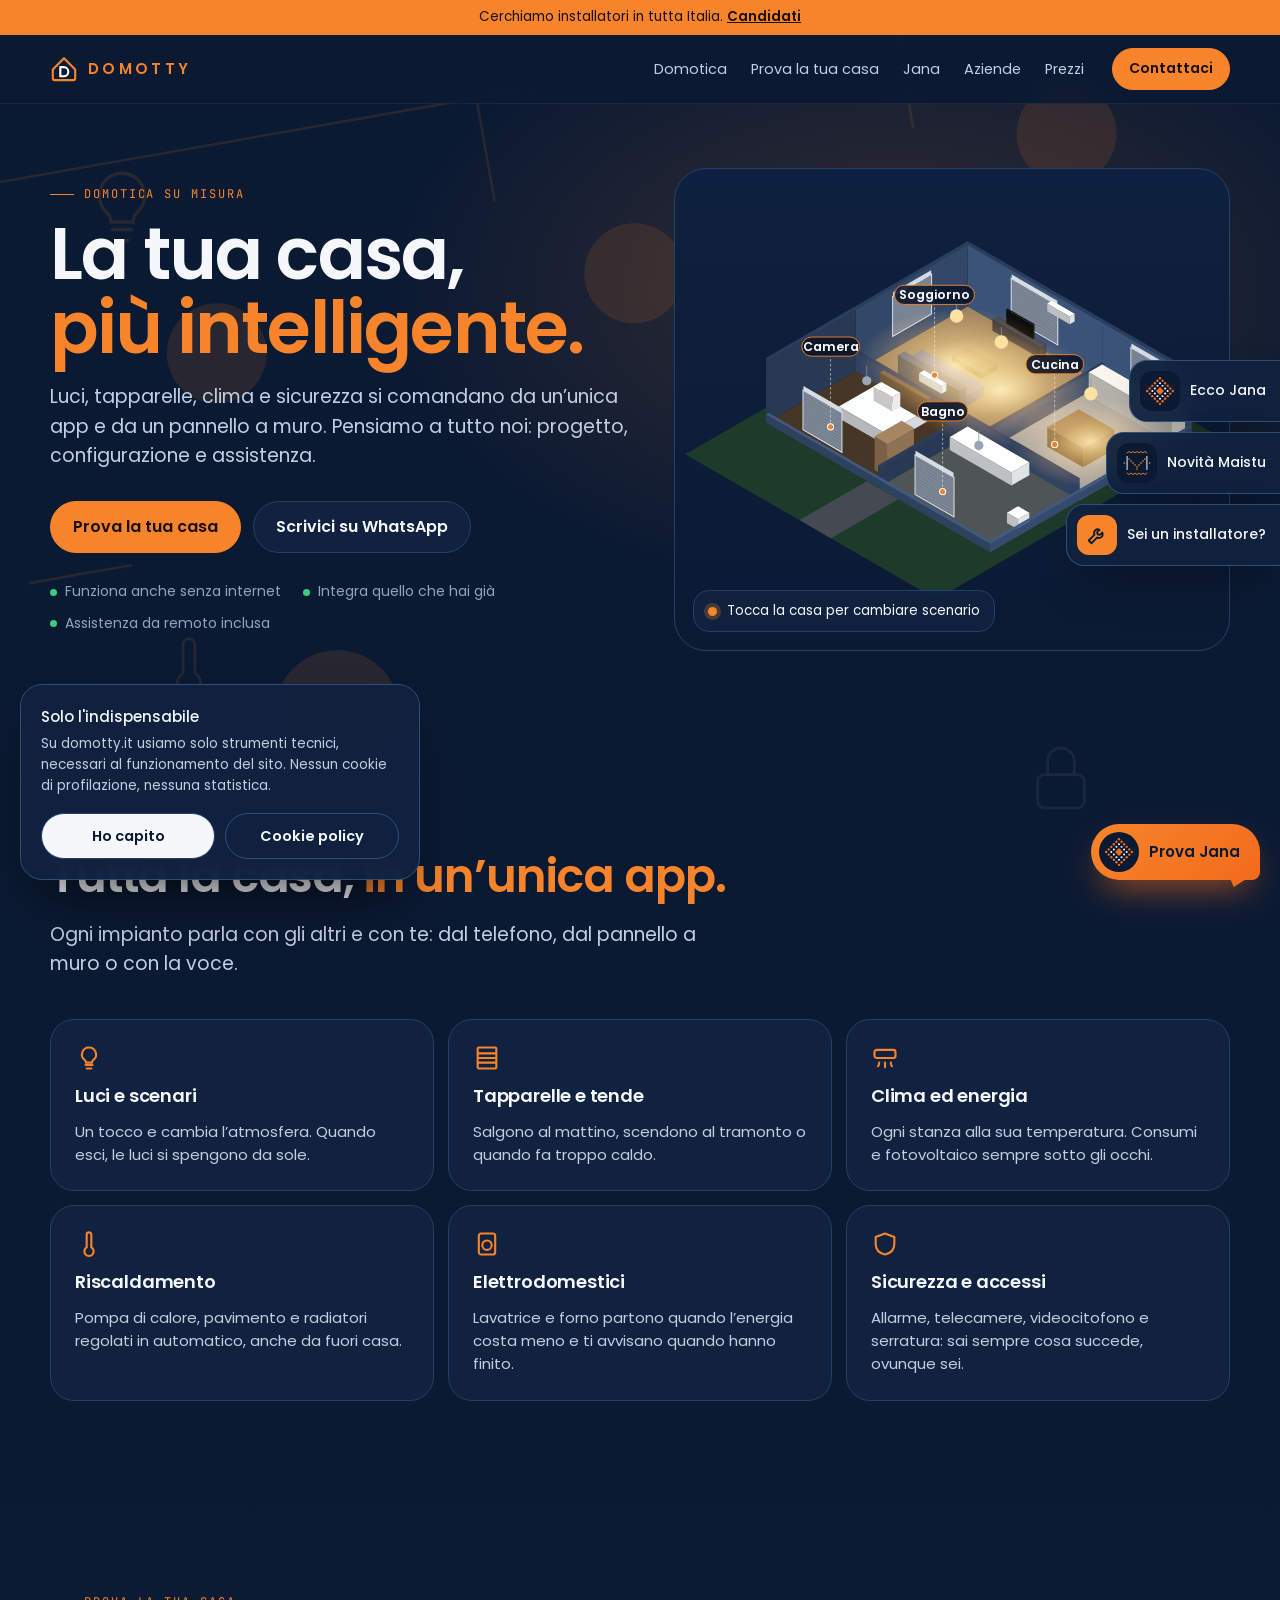
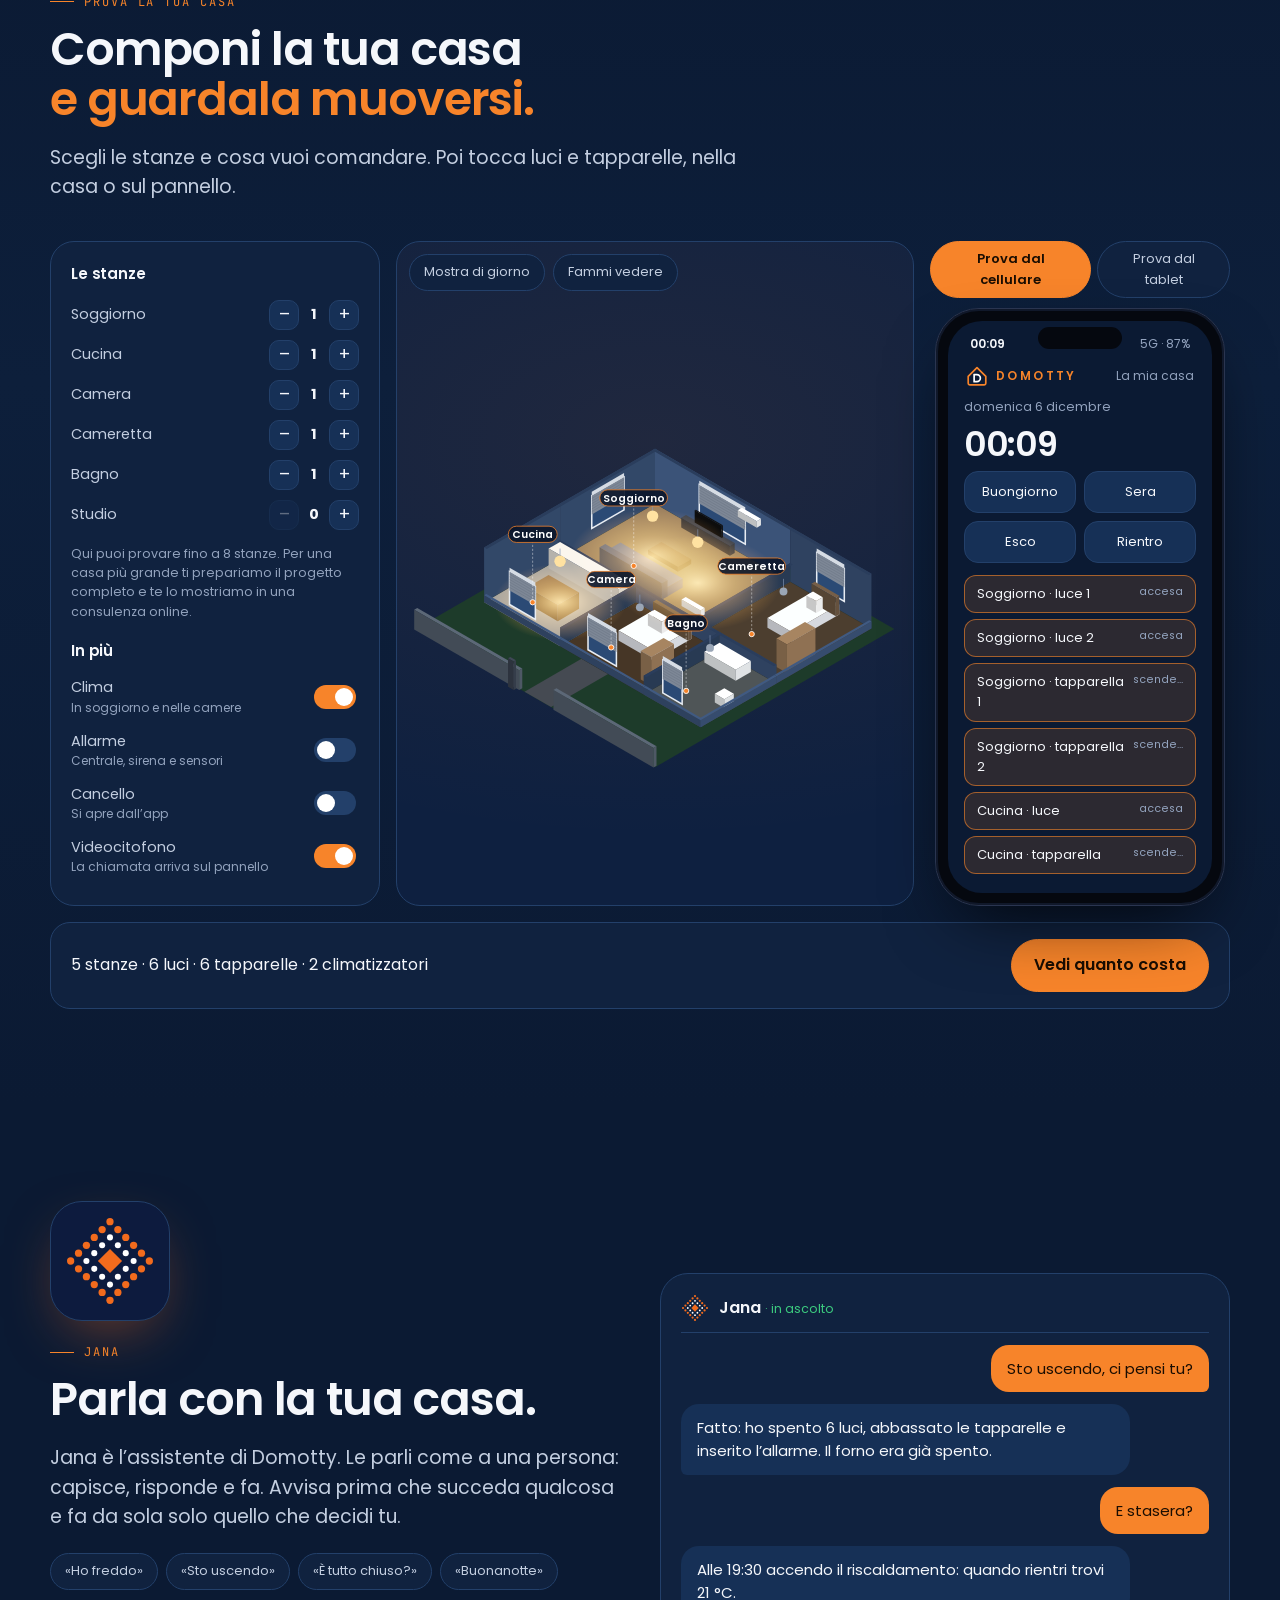
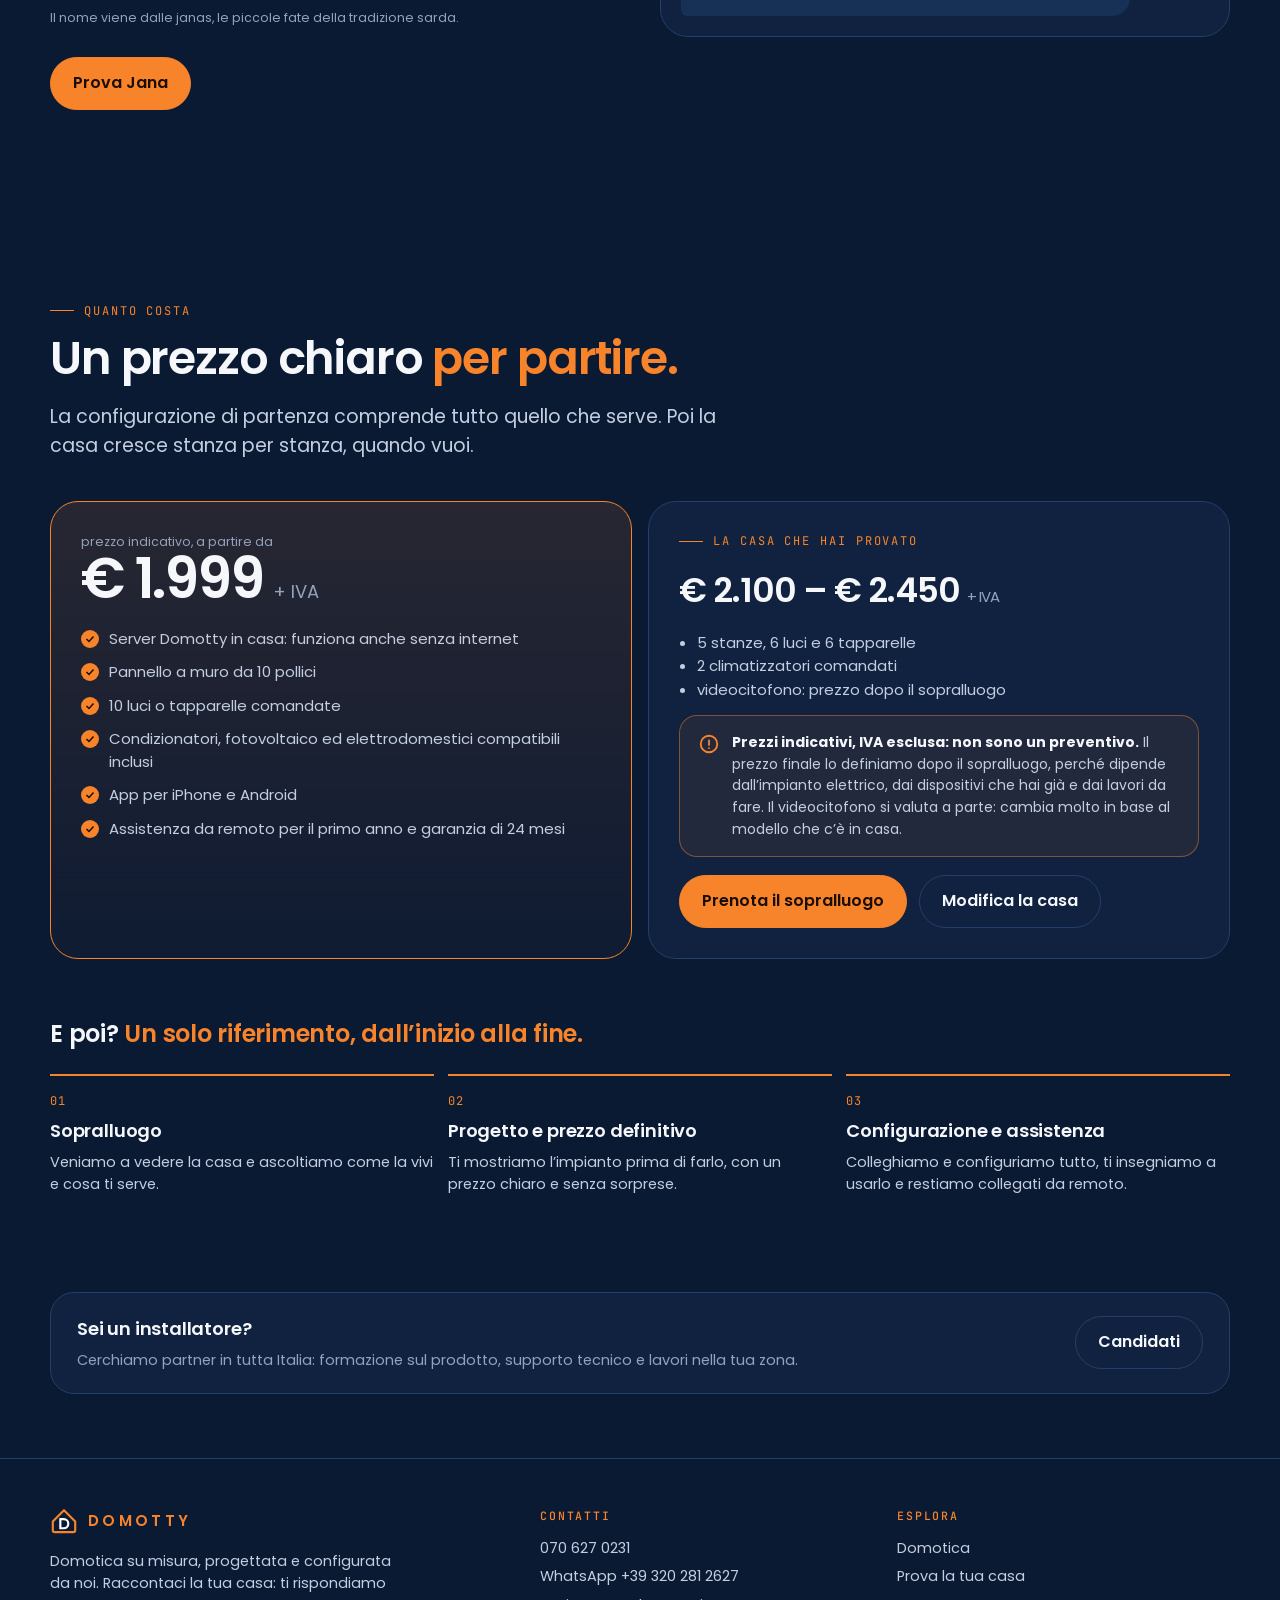
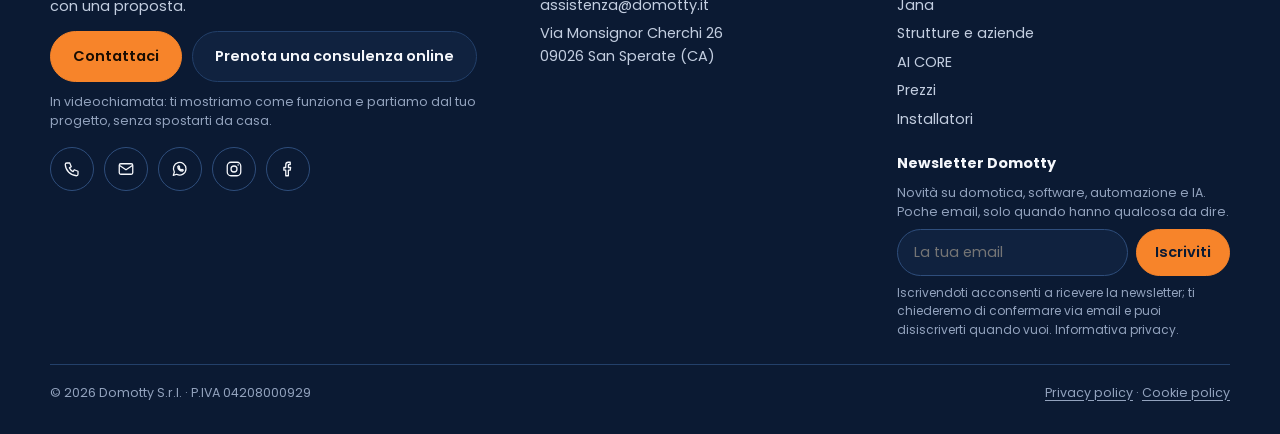
==== commit 41153b7e: "Cellulare: menu sezioni e pagine aggiornate" ====
--- a/index.html
+++ b/index.html
@@ -18,7 +18,7 @@
 <link rel="apple-touch-icon" href="assets/img/apple-touch-icon.png">
 <link rel="preload" href="assets/fonts/poppins-latin-600-normal.woff2" as="font" type="font/woff2" crossorigin>
 <link rel="stylesheet" href="assets/css/fonts.css?v=20261112a">
-<link rel="stylesheet" href="assets/css/home.css?v=20261112a">
+<link rel="stylesheet" href="assets/css/home.css?v=20261112d">
 <script type="application/ld+json">{"@context":"https://schema.org","@type":"LocalBusiness","name":"Domotty S.r.l.","url":"https://domotty.it/","logo":"https://domotty.it/assets/img/apple-touch-icon.png","email":"assistenza@domotty.it","vatID":"IT04208000929","telephone":"+390706270231","sameAs":["https://www.instagram.com/domotty_italia","https://www.facebook.com/profile.php?id=61586414318326"],"description":"Domotica su misura per case e uffici, software in cloud, gestionali e intelligenza artificiale per le aziende.","address":{"@type":"PostalAddress","streetAddress":"Via Monsignor Cherchi 26","postalCode":"09026","addressLocality":"San Sperate","addressRegion":"CA","addressCountry":"IT"}}</script>
 </head>
 <body class="dm">
@@ -155,7 +155,7 @@
   </div>
   <div id="metodo" style="margin-top:56px">
     <h3 style="font-size:24px;margin-bottom:22px">E poi? <em style="font-style:normal;color:var(--or)">Un solo riferimento, dall’inizio alla fine.</em></h3>
-    <div class="steps" style="grid-template-columns:repeat(3,1fr)">
+    <div class="steps steps3">
       <div class="step"><h3>Sopralluogo</h3><p>Veniamo a vedere la casa e ascoltiamo come la vivi e cosa ti serve.</p></div>
       <div class="step"><h3>Progetto e prezzo definitivo</h3><p>Ti mostriamo l’impianto prima di farlo, con un prezzo chiaro e senza sorprese.</p></div>
       <div class="step"><h3>Configurazione e assistenza</h3><p>Colleghiamo e configuriamo tutto, ti insegniamo a usarlo e restiamo collegati da remoto.</p></div>
@@ -275,6 +275,7 @@
 
 
 <script src="assets/js/config.js?v=20261112a"></script>
-<script src="assets/js/home.js?v=20261112b"></script>
+<script src="assets/js/home.js?v=20261112c"></script>
+<script src="assets/js/menu.js?v=2"></script>
 </body>
 </html>
--- a/assets/css/home.css
+++ b/assets/css/home.css
@@ -353,3 +353,36 @@
 .nl-msg:empty{display:none}
 .nl-msg{font-size:14px;color:var(--t1);margin:0}
 .nl-msg.err{color:#FF8A7A}
+/* cellulare: la prova "tablet" resta dentro lo schermo */
+@media (max-width:760px){.cfg.tablet{grid-template-columns:minmax(0,1fr)}.cfg>*,.device,.frame,.screen{min-width:0;max-width:100%}.tablet .frame{padding:10px;border-radius:24px}.tablet .tl{grid-template-columns:repeat(auto-fill,minmax(130px,1fr))}}
+html,body{overflow-x:clip}
+.steps3{grid-template-columns:repeat(3,minmax(0,1fr))}
+@media (max-width:640px){.steps3{grid-template-columns:minmax(0,1fr)}}
+footer .wrap>*{min-width:0}footer p,footer a{overflow-wrap:anywhere}
+.cards6>*,.modi>*,.mai>*,.grid3>*,.grid6>*{min-width:0}
+@media (max-width:400px){.ac{padding:18px}.ac h3,.ac p{overflow-wrap:anywhere;hyphens:auto}}
+.tablet .tl button{flex-direction:column;justify-content:flex-start;gap:2px}
+.tl button span{min-width:0;overflow-wrap:anywhere}
+/* menu per cellulare */
+.burger{display:none}
+@media (max-width:900px){
+.nav .wrap{gap:10px}
+.burger{display:inline-flex;flex-direction:column;justify-content:center;align-items:center;gap:5px;width:44px;height:44px;flex:none;border:1px solid var(--b1);border-radius:12px;background:var(--s1);padding:0;cursor:pointer}
+.burger span{display:block;width:18px;height:2px;border-radius:2px;background:var(--t1);transition:transform .25s,opacity .2s}
+.burger.is-open span:nth-child(1){transform:translateY(7px) rotate(45deg)}.burger.is-open span:nth-child(2){opacity:0}.burger.is-open span:nth-child(3){transform:translateY(-7px) rotate(-45deg)}
+.mnav{position:absolute;left:0;right:0;top:100%;background:#0B1A33;border-bottom:1px solid var(--b1);box-shadow:0 24px 40px -10px rgba(0,0,0,.6);max-height:calc(100vh - 68px);overflow:auto}
+.mnav-in{width:min(1180px,100% - 32px);margin:0 auto;padding:6px 0 14px;display:flex;flex-direction:column}
+.mnav a{display:flex;justify-content:space-between;align-items:center;min-height:54px;padding:0 4px;border-bottom:1px solid rgba(255,255,255,.07);color:var(--t1);text-decoration:none;font-size:17px;font-weight:500}
+.mnav a span{color:var(--or);font-size:22px}
+.mnav a[aria-current]{color:var(--or)}
+}
+@media (max-width:380px){.nav .btn{padding:8px 12px;font-size:13px}.logo{font-size:15px}}
+/* linguette e "Prova Jana" nascoste mentre si prova la casa o con il menu aperto */
+body.in-prova .tabs,body.in-prova .jfab,body.mnav-open .tabs,body.mnav-open .jfab{opacity:0 !important;pointer-events:none !important;transform:translateY(20px) scale(.9) !important}
+.tabs,.jfab{transition:opacity .3s,transform .3s}
+/* messaggi della casa: dentro la casa, non in fondo alla pagina */
+.stage{position:relative}
+.stage .toast{position:absolute;left:50%;bottom:14px;transform:translateX(-50%);max-width:calc(100% - 28px);width:max-content;text-align:center;z-index:5;font-size:13.5px;animation:tIn .25s ease}
+@keyframes tIn{from{opacity:0;transform:translate(-50%,8px)}}
+/* casa in apertura: si tocca per cambiare scenario */
+.hero-art{cursor:pointer;-webkit-tap-highlight-color:transparent}
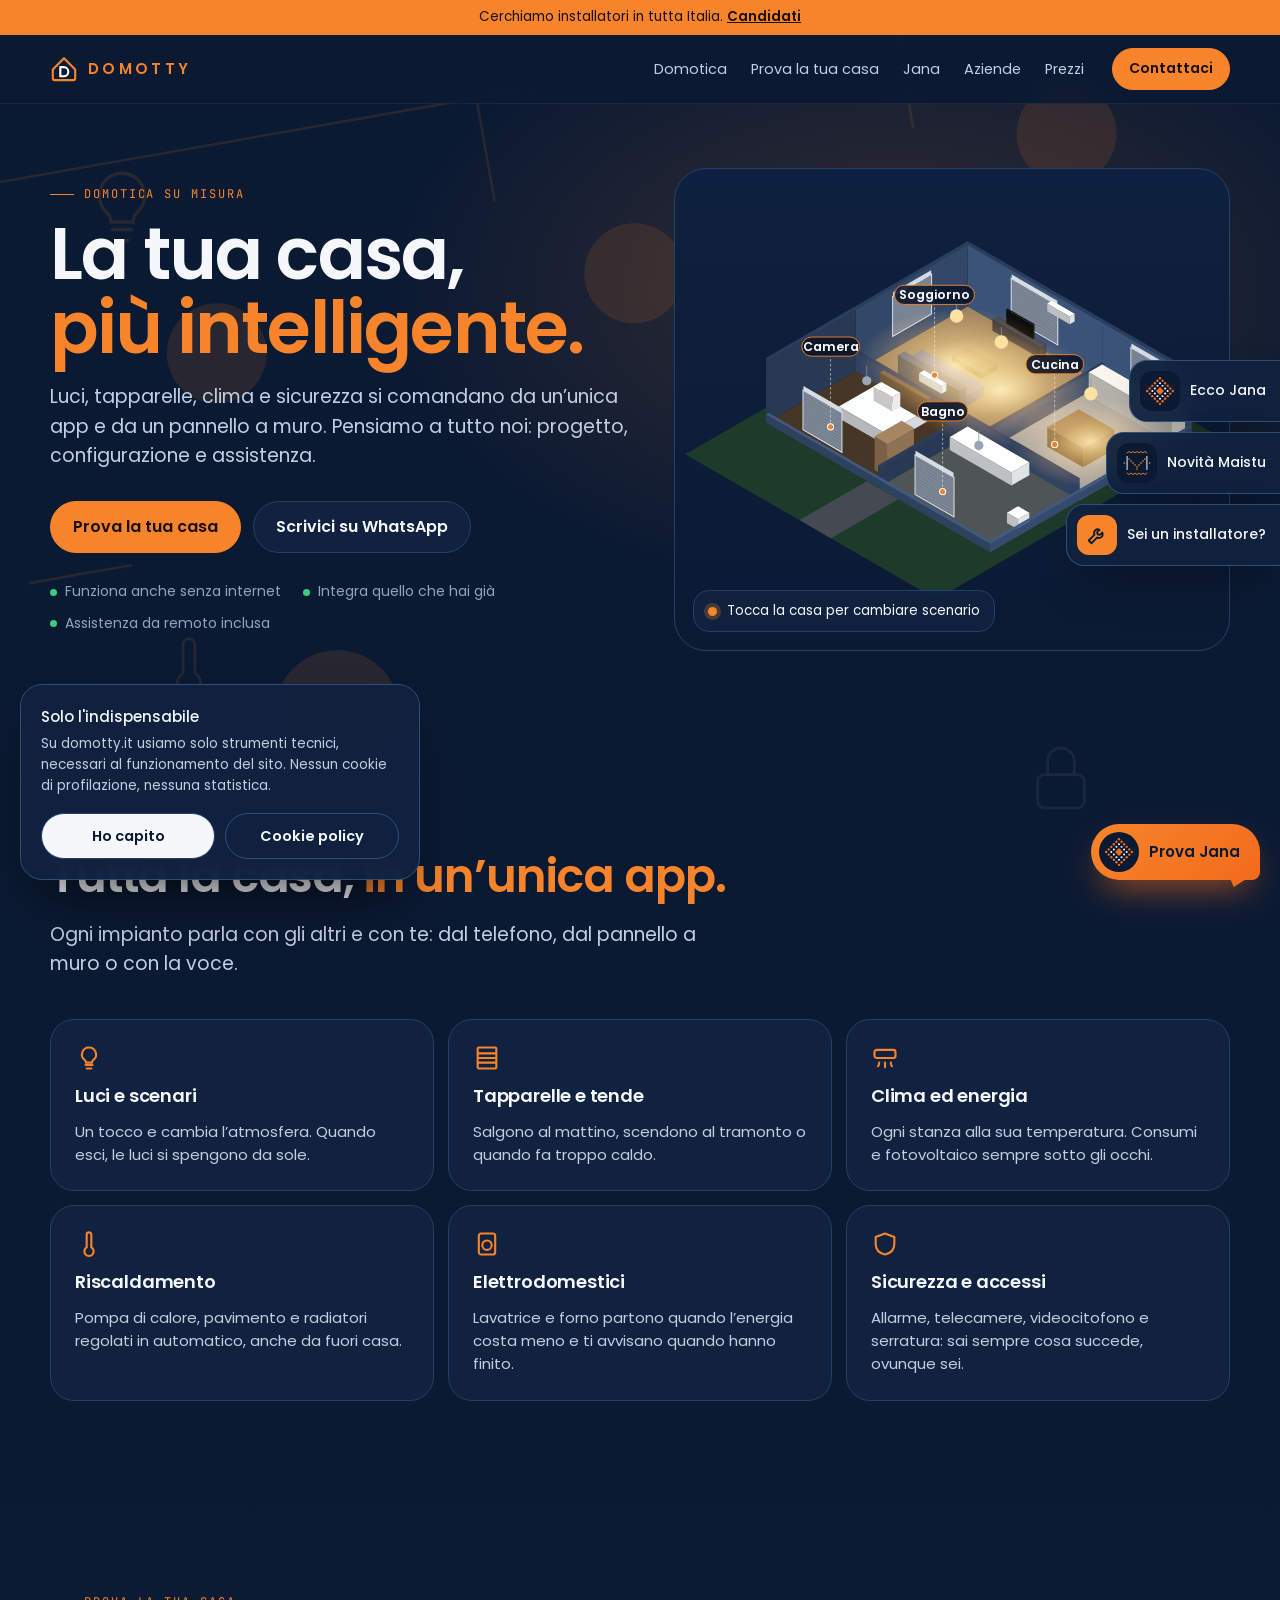
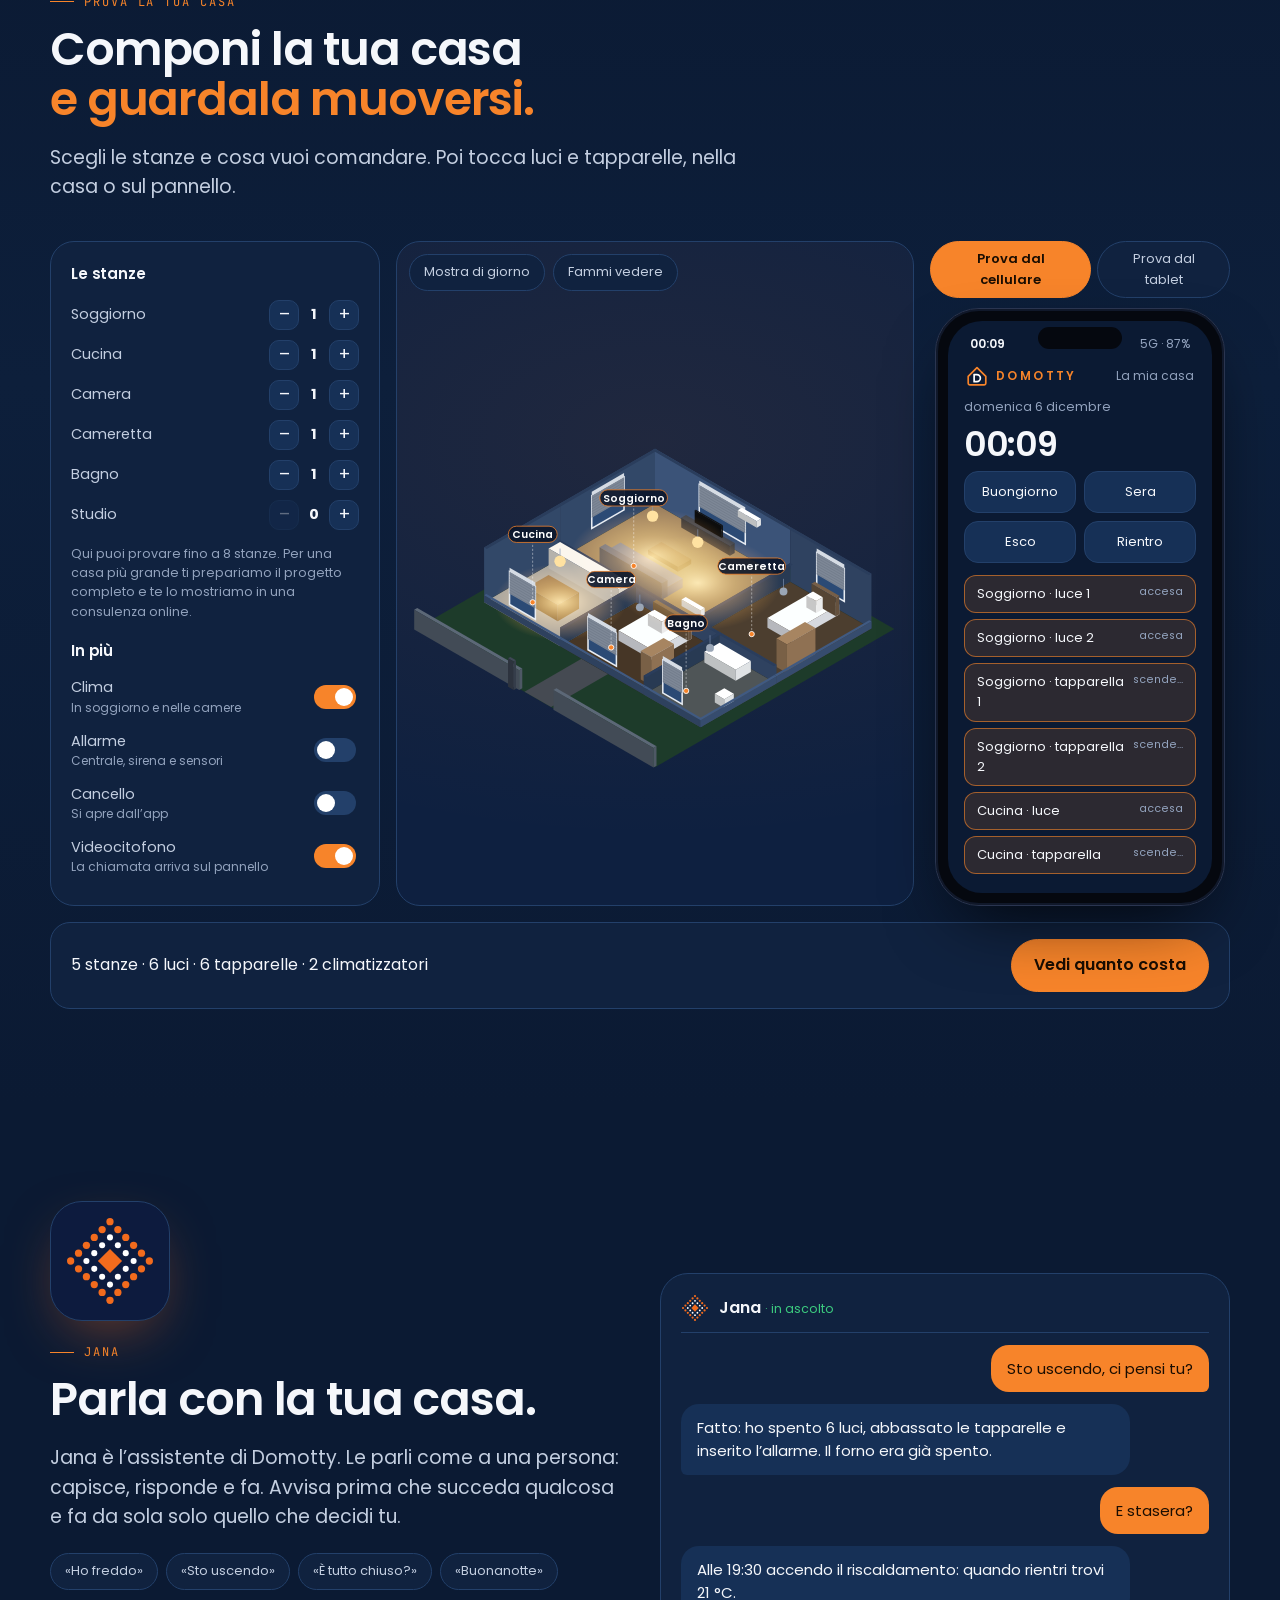
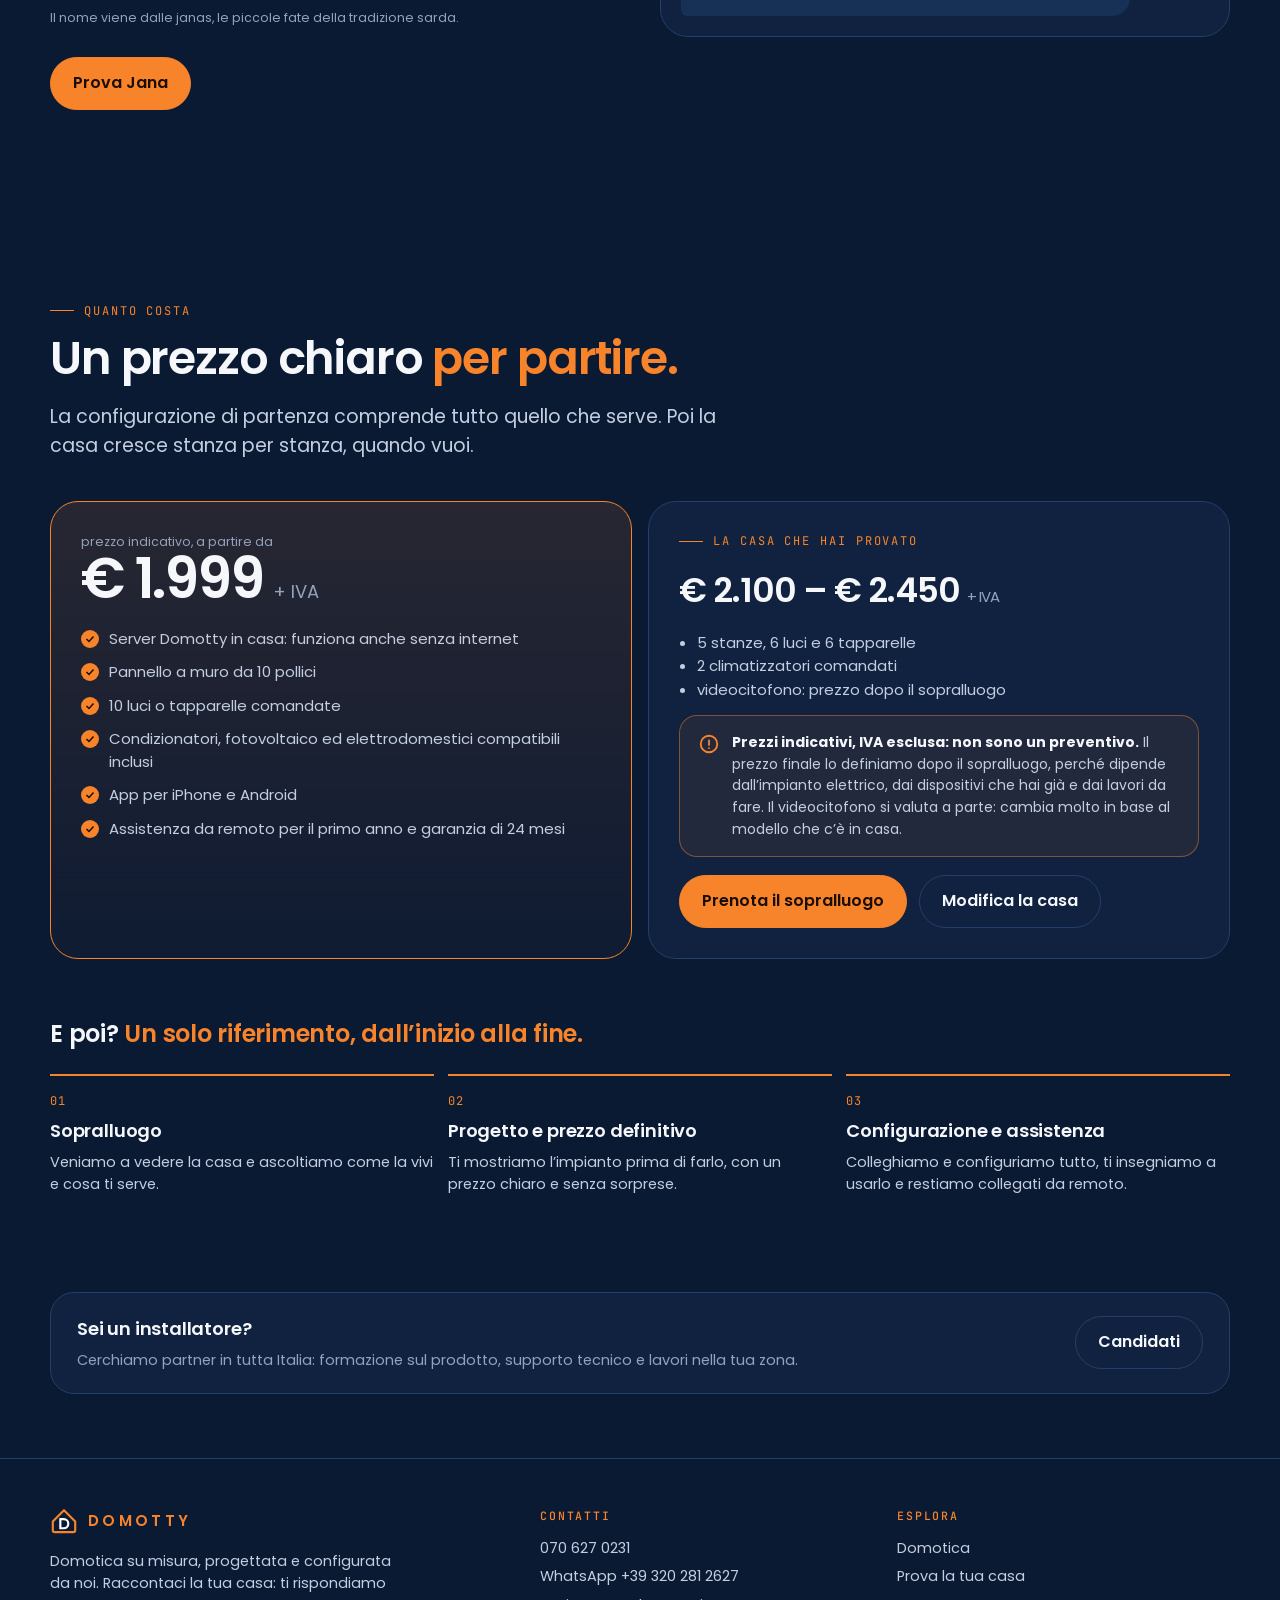
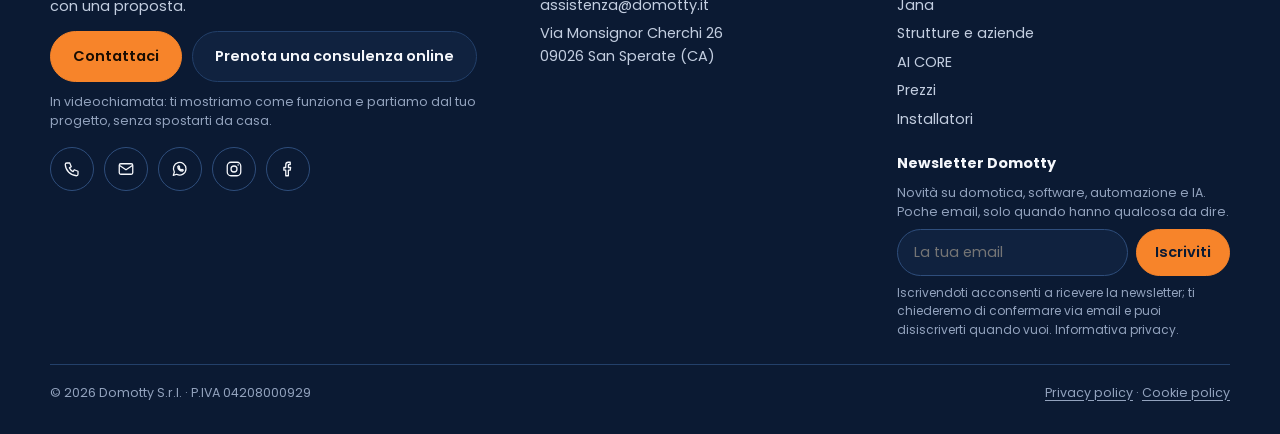
==== commit 1359d08c: "Sito: logo animato di avvio (splash) su home, aziende, installatori" ====
--- a/index.html
+++ b/index.html
@@ -20,8 +20,12 @@
 <link rel="stylesheet" href="assets/css/fonts.css?v=20261112a">
 <link rel="stylesheet" href="assets/css/home.css?v=20261112d">
 <script type="application/ld+json">{"@context":"https://schema.org","@type":"LocalBusiness","name":"Domotty S.r.l.","url":"https://domotty.it/","logo":"https://domotty.it/assets/img/apple-touch-icon.png","email":"assistenza@domotty.it","vatID":"IT04208000929","telephone":"+390706270231","sameAs":["https://www.instagram.com/domotty_italia","https://www.facebook.com/profile.php?id=61586414318326"],"description":"Domotica su misura per case e uffici, software in cloud, gestionali e intelligenza artificiale per le aziende.","address":{"@type":"PostalAddress","streetAddress":"Via Monsignor Cherchi 26","postalCode":"09026","addressLocality":"San Sperate","addressRegion":"CA","addressCountry":"IT"}}</script>
+<style id="dmtBootCss">#dmtBoot{position:fixed;inset:0;z-index:9999;background:#0E1A3F;display:flex;align-items:center;justify-content:center;transition:opacity .45s ease,visibility .45s}#dmtBoot img{width:min(300px,70vw);height:auto;aspect-ratio:1}#dmtBoot.out{opacity:0;visibility:hidden}html.nosplash #dmtBoot{display:none}</style>
+<script>try{if(sessionStorage.getItem('dmtBoot')||matchMedia('(prefers-reduced-motion: reduce)').matches)document.documentElement.classList.add('nosplash')}catch(e){}</script>
 </head>
 <body class="dm">
+<div id="dmtBoot" aria-hidden="true"><img alt="" src="assets/boot/domotty-boot-intro.webp" width="320" height="320"></div>
+<script>(function(){var d=document.documentElement,b=document.getElementById('dmtBoot');if(!b)return;if(d.classList.contains('nosplash')){b.remove();return}try{sessionStorage.setItem('dmtBoot','1')}catch(e){}var im=b.querySelector('img'),intro=false,load=false,t0=Date.now(),done=false;function end(){if(done)return;done=true;b.classList.add('out');setTimeout(function(){b.remove()},500)}function chk(){if(intro&&load)end()}var lp=new Image();lp.src='assets/boot/domotty-boot-loop.webp';function go(){setTimeout(function(){intro=true;if(!load)im.src=lp.src;chk()},2440)}if(im.complete)go();else{im.onload=go;im.onerror=end}if(document.readyState==='complete')load=true;else addEventListener('load',function(){load=true;chk()});setTimeout(end,7000);b.addEventListener('click',end)})();</script>
 <div class="bgfx" aria-hidden="true">
   <svg class="plan" viewBox="0 0 1200 800">
     <g stroke="#F7842A">
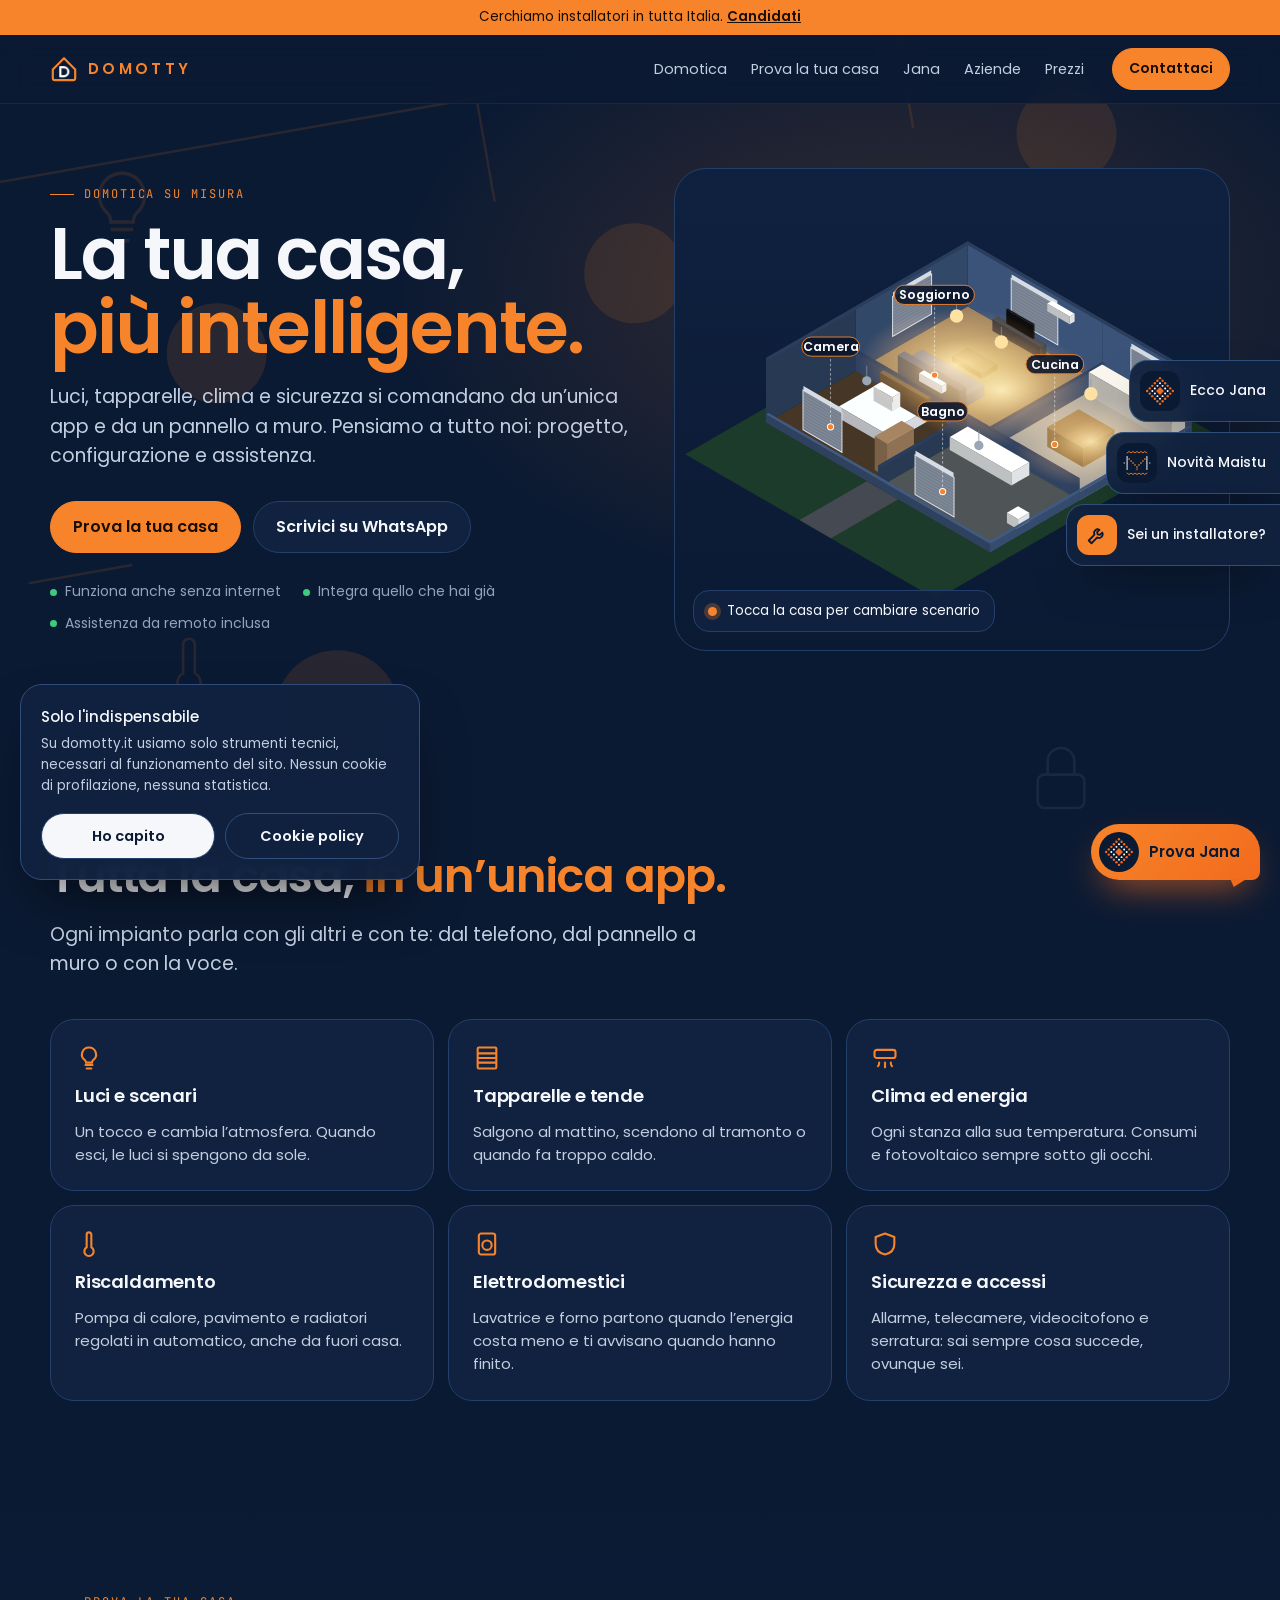
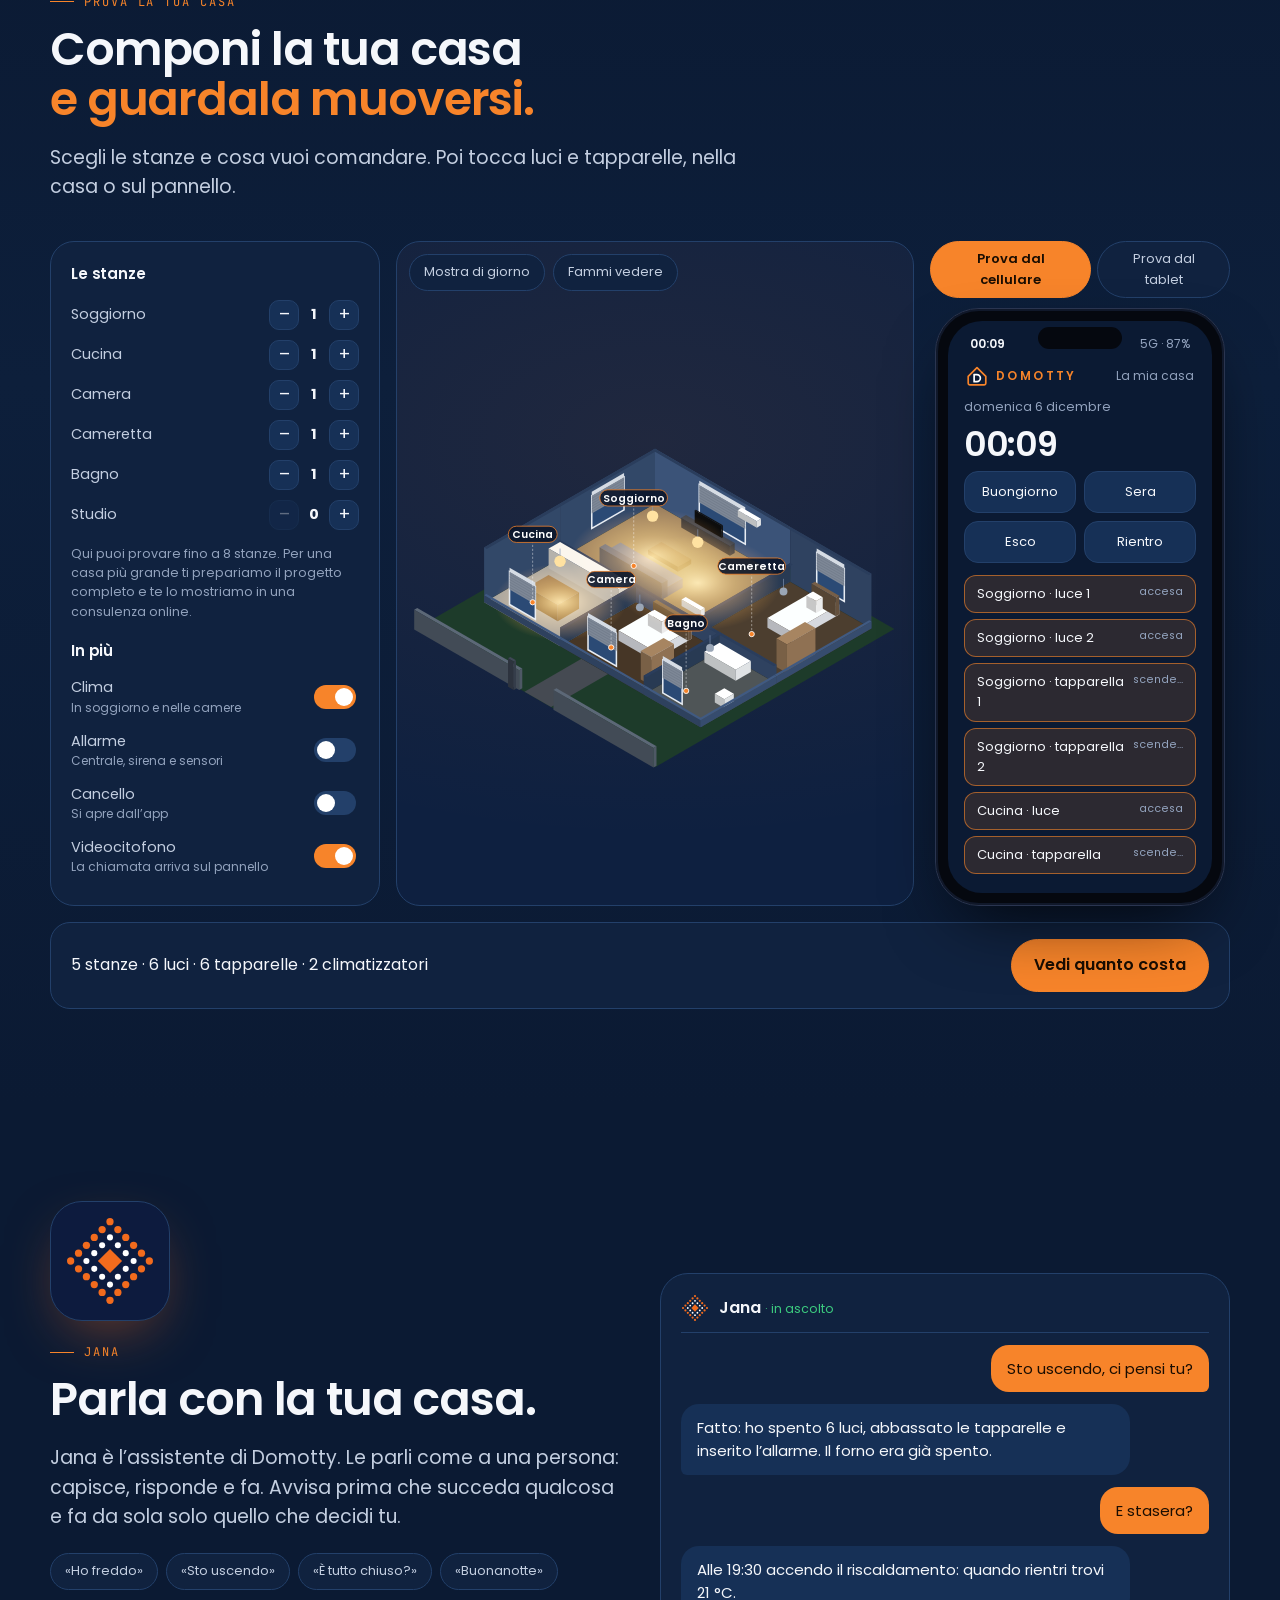
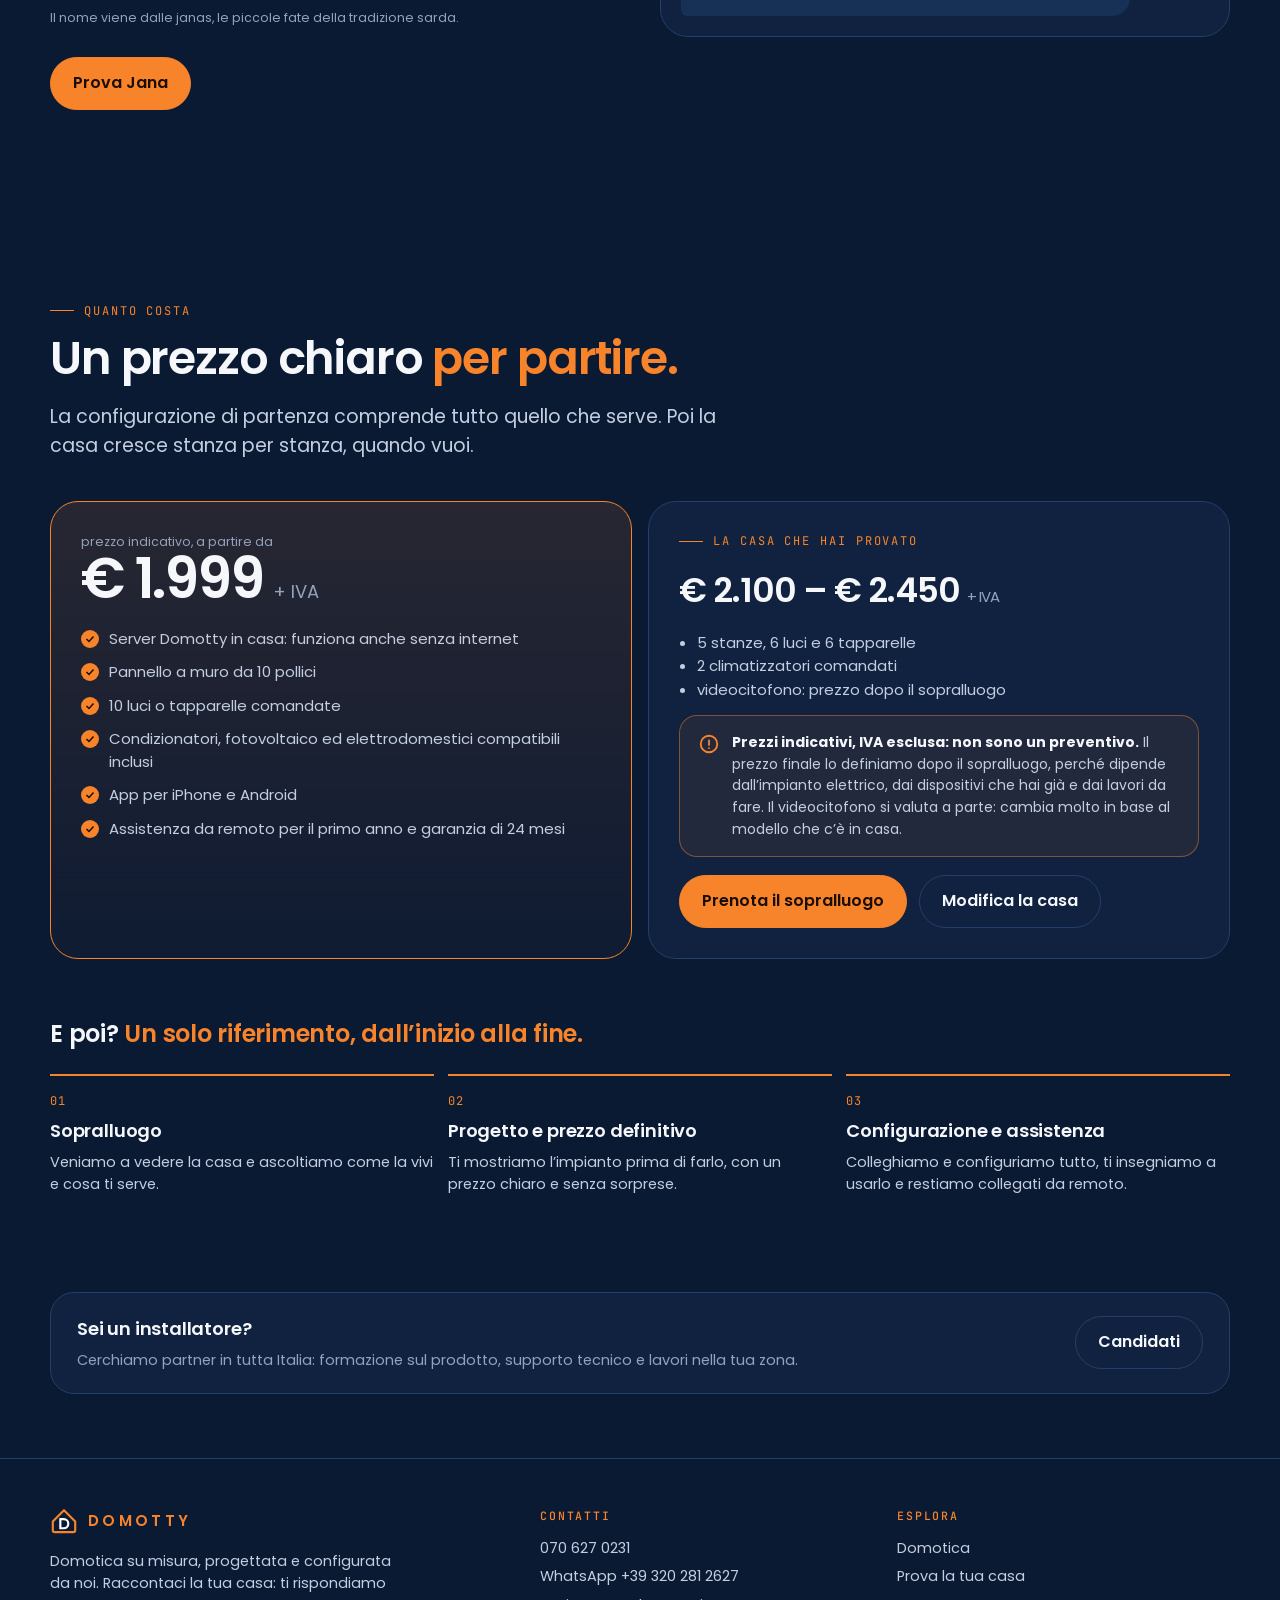
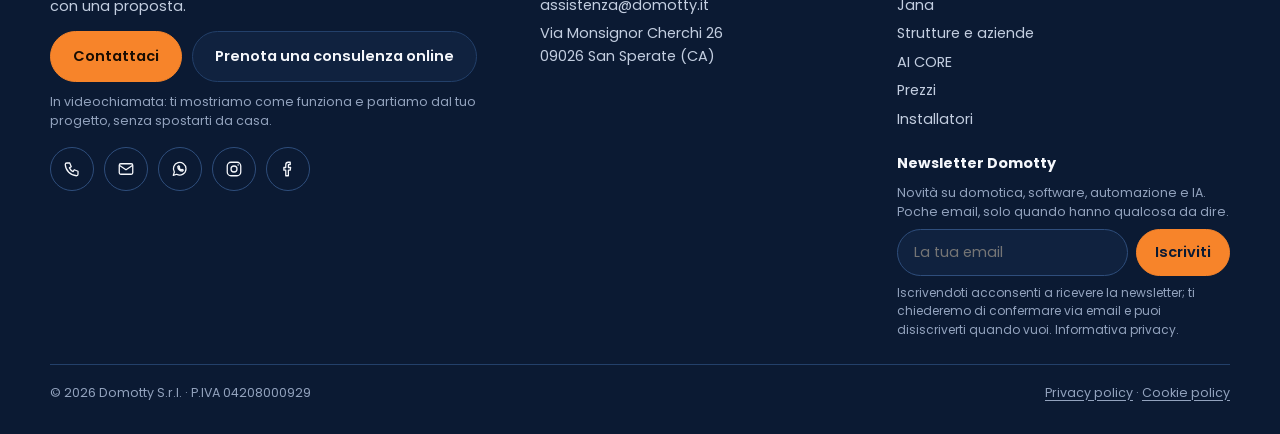
==== commit d309c7f4: "Sito: logo del menu animato al primo ingresso e al passaggio del mouse" ====
--- a/index.html
+++ b/index.html
@@ -18,14 +18,14 @@
 <link rel="apple-touch-icon" href="assets/img/apple-touch-icon.png">
 <link rel="preload" href="assets/fonts/poppins-latin-600-normal.woff2" as="font" type="font/woff2" crossorigin>
 <link rel="stylesheet" href="assets/css/fonts.css?v=20261112a">
-<link rel="stylesheet" href="assets/css/home.css?v=20261112d">
+<link rel="stylesheet" href="assets/css/home.css?v=20261114a">
 <script type="application/ld+json">{"@context":"https://schema.org","@type":"LocalBusiness","name":"Domotty S.r.l.","url":"https://domotty.it/","logo":"https://domotty.it/assets/img/apple-touch-icon.png","email":"assistenza@domotty.it","vatID":"IT04208000929","telephone":"+390706270231","sameAs":["https://www.instagram.com/domotty_italia","https://www.facebook.com/profile.php?id=61586414318326"],"description":"Domotica su misura per case e uffici, software in cloud, gestionali e intelligenza artificiale per le aziende.","address":{"@type":"PostalAddress","streetAddress":"Via Monsignor Cherchi 26","postalCode":"09026","addressLocality":"San Sperate","addressRegion":"CA","addressCountry":"IT"}}</script>
 <style id="dmtBootCss">#dmtBoot{position:fixed;inset:0;z-index:9999;background:#0E1A3F;display:flex;align-items:center;justify-content:center;transition:opacity .45s ease,visibility .45s}#dmtBoot img{width:min(300px,70vw);height:auto;aspect-ratio:1}#dmtBoot.out{opacity:0;visibility:hidden}html.nosplash #dmtBoot{display:none}</style>
 <script>try{if(sessionStorage.getItem('dmtBoot')||matchMedia('(prefers-reduced-motion: reduce)').matches)document.documentElement.classList.add('nosplash')}catch(e){}</script>
 </head>
 <body class="dm">
 <div id="dmtBoot" aria-hidden="true"><img alt="" src="assets/boot/domotty-boot-intro.webp" width="320" height="320"></div>
-<script>(function(){var d=document.documentElement,b=document.getElementById('dmtBoot');if(!b)return;if(d.classList.contains('nosplash')){b.remove();return}try{sessionStorage.setItem('dmtBoot','1')}catch(e){}var im=b.querySelector('img'),intro=false,load=false,t0=Date.now(),done=false;function end(){if(done)return;done=true;b.classList.add('out');setTimeout(function(){b.remove()},500)}function chk(){if(intro&&load)end()}var lp=new Image();lp.src='assets/boot/domotty-boot-loop.webp';function go(){setTimeout(function(){intro=true;if(!load)im.src=lp.src;chk()},2440)}if(im.complete)go();else{im.onload=go;im.onerror=end}if(document.readyState==='complete')load=true;else addEventListener('load',function(){load=true;chk()});setTimeout(end,7000);b.addEventListener('click',end)})();</script>
+<script>(function(){var d=document.documentElement,b=document.getElementById('dmtBoot');if(!b)return;if(d.classList.contains('nosplash')){b.remove();return}try{sessionStorage.setItem('dmtBoot','1')}catch(e){}var im=b.querySelector('img'),intro=false,load=false,t0=Date.now(),done=false;function end(){if(done)return;done=true;var lg=document.querySelector('.lanim');if(lg){lg.classList.add('draw');setTimeout(function(){lg.classList.remove('draw')},2600)}b.classList.add('out');setTimeout(function(){b.remove()},500)}function chk(){if(intro&&load)end()}var lp=new Image();lp.src='assets/boot/domotty-boot-loop.webp';function go(){setTimeout(function(){intro=true;if(!load)im.src=lp.src;chk()},2440)}if(im.complete)go();else{im.onload=go;im.onerror=end}if(document.readyState==='complete')load=true;else addEventListener('load',function(){load=true;chk()});setTimeout(end,7000);b.addEventListener('click',end)})();</script>
 <div class="bgfx" aria-hidden="true">
   <svg class="plan" viewBox="0 0 1200 800">
     <g stroke="#F7842A">
@@ -57,7 +57,7 @@
 
 <div class="strip">Cerchiamo installatori in tutta Italia. <a href="installatori.html">Candidati</a></div>
 <nav class="nav" aria-label="Menu principale"><div class="wrap">
-  <a class="logo" href="#top" aria-label="Domotty, torna su"><svg viewBox="190 85 260 260" aria-hidden="true"><path d="M320 319 H234 Q216 319 216 301 V219 L320 115 L424 219 V301 Q424 319 406 319 Z" fill="none" stroke="#F7842A" stroke-width="20" stroke-linejoin="round" stroke-linecap="round"/><path d="M282 188 H318 A52 52 0 0 1 318 292 H282 Q276 292 276 286 V194 Q276 188 282 188 Z M296 208 H318 A32 32 0 0 1 318 272 H296 Z" fill="#FFFFFF" fill-rule="evenodd"/></svg>DOMOTTY</a>
+  <a class="logo lanim" href="#top" aria-label="Domotty, torna su"><svg viewBox="190 85 260 260" aria-hidden="true"><path class="lh" pathLength="1" d="M320 319 H234 Q216 319 216 301 V219 L320 115 L424 219 V301 Q424 319 406 319 Z" fill="none" stroke="#F7842A" stroke-width="20" stroke-linejoin="round" stroke-linecap="round"/><path class="ld" d="M282 188 H318 A52 52 0 0 1 318 292 H282 Q276 292 276 286 V194 Q276 188 282 188 Z M296 208 H318 A32 32 0 0 1 318 272 H296 Z" fill="#FFFFFF" fill-rule="evenodd"/><path class="lsw" pathLength="1" d="M320 319 H234 Q216 319 216 301 V219 L320 115 L424 219 V301 Q424 319 406 319 Z" fill="none" stroke="#FFE3C9" stroke-width="20" stroke-linejoin="round" stroke-linecap="round"/></svg>DOMOTTY</a>
   <div class="menu"><a href="#domotica">Domotica</a><a href="#prova">Prova la tua casa</a><a href="#jana">Jana</a><a href="aziende.html">Aziende</a><a href="#prezzo">Prezzi</a></div>
   <button class="btn pri" type="button" data-open="Informazioni generali">Contattaci</button>
 </div></nav>
--- a/assets/css/home.css
+++ b/assets/css/home.css
@@ -386,3 +386,15 @@
 @keyframes tIn{from{opacity:0;transform:translate(-50%,8px)}}
 /* casa in apertura: si tocca per cambiare scenario */
 .hero-art{cursor:pointer;-webkit-tap-highlight-color:transparent}
+
+/* Logo animato: disegno al primo ingresso (dopo lo splash) + bagliore al passaggio del mouse */
+.lanim svg{overflow:visible}
+.lanim .lsw{opacity:0;stroke-dasharray:.16 .84;stroke-dashoffset:1;filter:drop-shadow(0 0 6px #FFB273)}
+.lanim.draw .lh{stroke-dasharray:1;animation:lgDraw .9s cubic-bezier(.6,0,.3,1) both}
+.lanim.draw .ld{transform-box:fill-box;transform-origin:center;animation:lgD .45s .7s ease-out both}
+.lanim.draw .lsw{animation:lgSw 1.1s 1.25s ease-in-out both}
+@media (hover:hover){.lanim:hover .lsw{animation:lgSw 1.1s ease-in-out both}}
+@keyframes lgDraw{from{stroke-dashoffset:1}to{stroke-dashoffset:0}}
+@keyframes lgD{from{opacity:0;transform:scale(.6)}to{opacity:1;transform:none}}
+@keyframes lgSw{0%{opacity:0;stroke-dashoffset:1}15%{opacity:1}85%{opacity:1}100%{opacity:0;stroke-dashoffset:0}}
+@media (prefers-reduced-motion:reduce){.lanim .lh,.lanim .ld,.lanim .lsw{animation:none!important}}
